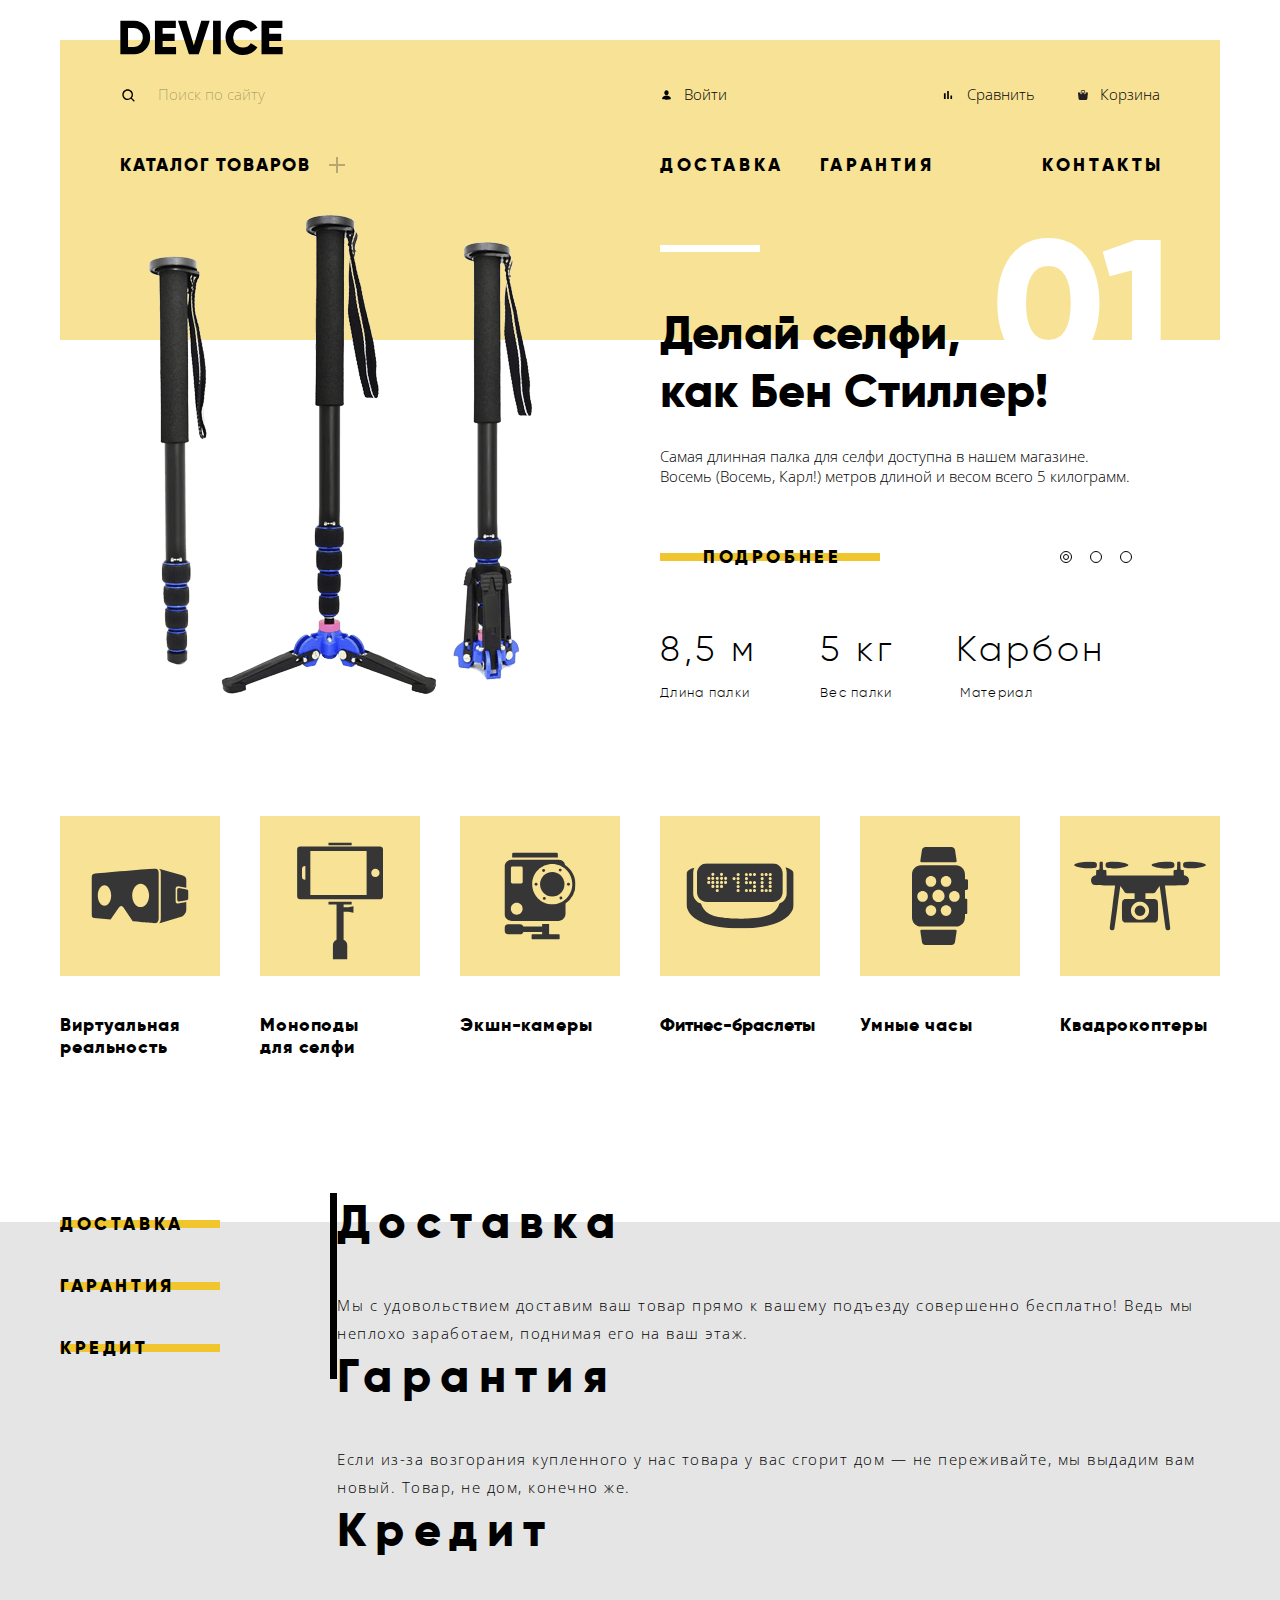
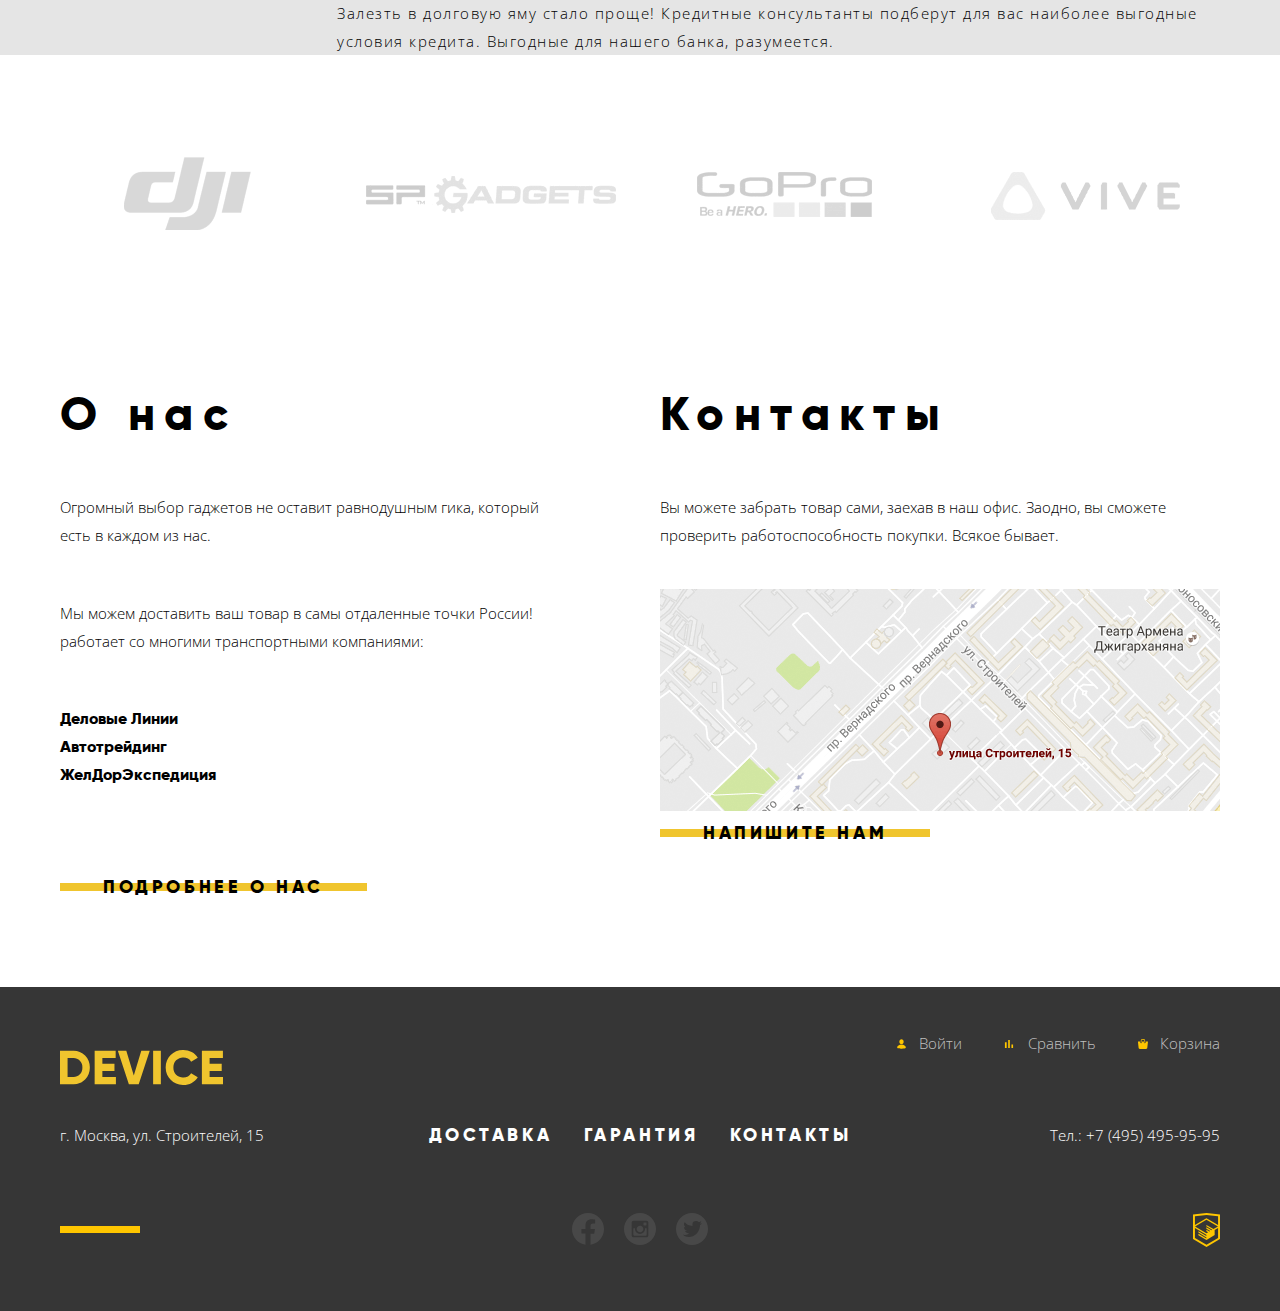
==== index.html @ 356ba590 "Счетчик для слайдов" ====
<!DOCTYPE html>
<html class="page" lang="ru">
<head>
	<meta charset="UTF-8">
	<title>Интернет-магазин гаджетов «Device»</title>
	<link href="https://fonts.googleapis.com/css2?family=Open+Sans:wght@300;400&display=swap" rel="stylesheet">
	<link href="css/normalize.css" rel="stylesheet">
	<link href="css/style.css" rel="stylesheet">
</head>
<body class="page-body main-page">
	<header class="main-header">
		<div class="container">
			<div class="wrapper">
				<a class="main-header-logo">
					<img src="img/logo-device.svg" width="163" height="35" alt="Логотип интернет-магазина гаджетов «Device».">
				</a>
				<div class="main-user-navigation">
					<form class="search" action="https://echo.htmlacademy.ru" method="get">
						<p>
							<label class="visually-hidden" for="search">Поле поиска</label>
							<input type="search" name="search" id="search" placeholder="Поиск по сайту" >
						</p>
						<button type="submit">Найти</button>
					</form>
					<ul class="main-user">
						<li class="main-user-item">
							<a class="main-user-login" href="#">Войти</a>
						</li>
						<li class="main-user-item">
							<a class="main-user-compare" href="#">Сравнить</a>
						</li>
						<li class="main-user-item">
							<a class="main-user-cart" href="#">Корзина</a>
						</li>
					</ul>
				</div>
				<nav class="main-navigation">
					<ul class="main-menu">
						<li class="main-menu-item">
							<a class="main-menu-link" href="#">Каталог товаров</a>
							<div class="sub-menu-wrapper">
								<ul class="sub-menu column-1">
									<li class="sub-menu-item">
										<a class="sub-menu-link" href="#">Виртуальная реальность</a>
									</li>
									<li class="sub-menu-item">
										<a class="sub-menu-link" href="catalog.html">Моноподы для селфи</a>
									</li>
									<li class="sub-menu-item">
										<a class="sub-menu-link" href="#">Экшн-камеры</a>
									</li>
								</ul>
								<ul class="sub-menu column-2">
									<li class="sub-menu-item">
										<a class="sub-menu-link" href="#">Фитнес-браслеты</a>
									</li>
									<li class="sub-menu-item">
										<a class="sub-menu-link" href="#">Умные часы</a>
									</li>
								</ul>
								<ul class="sub-menu column-3">
									<li class="sub-menu-item">
										<a class="sub-menu-link" href="#">Квадрокоптеры</a>
									</li>
								</ul>
							</div>
						</li>
						<li class="main-menu-item">
							<a class="main-menu-link" href="#">Доставка</a>
						</li>
						<li class="main-menu-item">
							<a class="main-menu-link" href="#">Гарантия</a>
						</li>
						<li class="main-menu-item">
							<a class="main-menu-link" href="#">Контакты</a>
						</li>
					</ul>
				</nav>
			</div>
		</div>
	</header>
	<main>
		<h1 class="visually-hidden">Интернет-магазин гаджетов «Device»</h1>
		<section class="promo">
			<div class="container">
				<h2 class="visually-hidden">Презентация товара</h2>
				<div class="promo-slider">
					<div class="promo-controls">
						<ul class="promo-controls-list">
							<li class="promo-controls-item">
								<button class="current" type="button" aria-label="Первый слайд"></button>
							</li>
							<li class="promo-controls-item">
								<button type="button" aria-label="Второй слайд"></button>
							</li>
							<li class="promo-controls-item">
								<button type="button" aria-label="Третий слайд"></button>
							</li>
						</ul>
					</div>
					<ol class="promo-slides">
						<li class="promo-slide promo-slide-current promo-slide-monopods">
							<div class="slide-wrapper">
								<div class="promo-slide-image">
									<img class="image-monopods" src="img/slider-1.png" width="384" height="486" alt="Три одинаковые черные селфи-палка с ремешком на руку, демонстрирующие состояния подставки: отсутствие, сложенное и расправленное.">
								</div>
								<div class="promo-slide-text">
									<p class="promo-slide-title">Делай селфи,<br> как Бен Стиллер!</p>
									<p class="promo-slide-description">Самая длинная палка для селфи доступна в нашем магазине.<br> Восемь (Восемь, Карл!) метров длиной и весом всего 5 килограмм.</p>
									<a class="btn" href="blank.html">Подробнее</a>
									<div class="promo-slide-specifications">
										<dl>
											<dt>Длина палки</dt>
											<dd>8,5 м</dd>
										</dl>
										<dl>
											<dt>Вес палки</dt>
											<dd>5 кг</dd>
										</dl>
										<dl>
											<dt>Материал</dt>
											<dd>Карбон</dd>
										</dl>
									</div>
								</div>
							</div>
						</li>
						<li class="promo-slide promo-slide-bracelet">
							<div class="slide-wrapper">
								<div class="promo-slide-image">
									<img class="image-bracelet" src="img/slider-2.png" width="345" height="485" alt="Черный фитнес-браслет с силеконовым ремешком, небольшым экраном и боковой кнопкой управления.">
								</div>
								<div class="promo-slide-text">
									<p class="promo-slide-title">Худеем<br> правильно!</p>
									<p class="promo-slide-description">Мотивирующие фитнес-браслеты помогут найти в себе силы<br> не пропускать занятия и соблюдать диету.</p>
									<a class="btn" href="blank.html">Подробнее</a>
									<div class="promo-slide-specifications">
										<dl>
											<dt>Без подзарядки</dt>
											<dd>48 часов</dd>
										</dl>
									</div>
								</div>
							</div>
						</li>
						<li class="promo-slide promo-slide-quadcopter">
							<div class="slide-wrapper">
								<div class="promo-slide-image">
									<img class="image-quadcopter" src="img/slider-3.png" width="526" height="334" alt="Квадрокоптер с белым корпусом, четырьмя черными винтами и светящимся красным лазером.">
								</div>
								<div class="promo-slide-text">
									<p class="promo-slide-title">Порхает как бабочка, жалит как пчела!</p>
									<p class="promo-slide-description">Этот обычный, на первый взгляд, квадрокоптер оснащен<br> мощным лазером, замаскированным под стандартную камеру.</p>
									<a class="btn" href="blank.html">Подробнее</a>
									<div class="promo-slide-specifications">
										<dl>
											<dt>Дальность полета</dt>
											<dd>800 м</dd>
										</dl>
										<dl>
											<dt>Радиус поражения</dt>
											<dd>50 м</dd>
										</dl>
									</div>
								</div>
							</div>
						</li>
					</ol>
				</div>
			</div>
		</section>
		<section class="popular">
			<div class="container">
				<h2 class="visually-hidden">Популярные категории товаров</h2>
				<ul class="popular-list">
					<li class="popular-item">
						<a href="blank.html">
							<div class="popular-img">
								<svg xmlns="http://www.w3.org/2000/svg" width="97" height="55"><g fill="#363636"><path d="M84.131 32.639V20.003c0-1.309 1.045-2.37 2.335-2.37l8.326 1.581V11.02c0-2.355-1.708-3.431-4.202-4.265L67.403.175c1.616 1.391 1.889 2.04 1.889 4.396V49.78c0 2.356-.45 4.066-1.967 5.21l23.265-7.065c2.401-.833 4.202-4.216 4.202-6.572V33.44l-8.326 1.567c-1.29.002-2.335-1.06-2.335-2.368z"/><path d="M95.129 20.979l-7.598-1.444c-1.008 0-1.824.829-1.824 1.851v9.868c0 1.023.816 1.852 1.824 1.852l7.598-1.431c1.154-.419 1.824-.829 1.824-1.852V22.83c0-1.022-.766-1.507-1.824-1.851zM67.17 4.483c0-5.08-4.232-4.459-4.232-4.459S5.832 4.738 2.838 5.145.001 9.532.001 9.532L0 45.812c0 3.743 2.599 3.753 2.599 3.753l16.477 1.403L27.212 39.3s1.109-1.828 2.505-1.828c1.397 0 2.432 1.861 2.432 1.861l9.061 13.521s18.895 1.909 22.521 1.909c3.626-.001 3.439-5.024 3.439-5.024V4.483zM12.982 37.192c-3.698 0-6.696-4.601-6.696-10.275s2.998-10.275 6.696-10.275c3.698 0 6.696 4.601 6.696 10.275s-2.998 10.275-6.696 10.275zm36.158 1.426c-4.662 0-8.441-5.239-8.441-11.701 0-6.463 3.78-11.702 8.441-11.702 4.662 0 8.442 5.239 8.442 11.702 0 6.462-3.78 11.701-8.442 11.701z"/></g></svg>
							</div>
							<h3>Виртуальная реальность</h3>
						</a>
					</li>
					<li class="popular-item">
						<a href="blank.html">
							<div class="popular-img">
								<svg xmlns="http://www.w3.org/2000/svg" width="86" height="117"><path d="M82.821 4.011H3.33A3.188 3.188 0 00.142 7.199v46.413a3.187 3.187 0 003.188 3.189h79.492a3.188 3.188 0 003.189-3.189V7.199a3.189 3.189 0 00-3.19-3.188zM8.392 37.236h-.226a3.19 3.19 0 01-3.189-3.189v-7.283a3.188 3.188 0 013.189-3.188h.226v13.66zm61.231 15.172H13.341V8.402h56.282v44.006zM78.4 34.552c-2.289 0-4.146-1.855-4.146-4.147s1.856-4.147 4.146-4.147a4.146 4.146 0 110 8.294zM31.497 0h23.157v2.758H31.497zm15.111 64.861v-2.973h8.046V59.13H31.498v2.758h8.045v35.246a6.068 6.068 0 00-3.635 5.559V117h14.335v-14.307a6.062 6.062 0 00-3.636-5.557v-27.99h4.796l5.051 1.213v-6.711l-5.051 1.213h-4.795z" fill="#363636"/></svg>
							</div>
							<h3>Моноподы<br> для селфи</h3>
						</a>
					</li>
					<li class="popular-item">
						<a href="blank.html">
							<div class="popular-img">
								<svg xmlns="http://www.w3.org/2000/svg" width="71" height="87"><g fill="#363636"><path d="M53.349 1.49c0-.736-.578-1.49-1.311-1.49H9.053C8.32 0 7.672.754 7.672 1.49v3.522h45.676V1.49zm.853 80.319h-9.597V71.426h-6.958v2.507H18.774c-.537-1.254-1.757-2.148-3.181-2.148H3.559C1.642 71.784 0 73.387 0 75.311v3.018c0 1.924 1.642 3.48 3.559 3.48h12.035c1.511 0 2.792-.896 3.269-2.326h18.785v2.326H28.13c-.533 0-1.01.437-1.01.972v3.172c0 .535.478 1.048 1.01 1.048h26.072c.533 0 .93-.513.93-1.048V82.78c0-.535-.397-.971-.93-.971zm6.464-69.419a7.037 7.037 0 00-6.771-5.05H7.148C3.25 7.34 0 10.449 0 14.361v46.9c0 3.912 3.25 7.121 7.148 7.121h46.747c3.898 0 7.126-3.209 7.126-7.121V50.915a23.228 23.228 0 0010.001-19.164c-.001-8.079-4.132-15.181-10.356-19.361zM12.238 62.151c-3.259 0-5.901-2.65-5.901-5.921 0-3.27 2.642-5.922 5.901-5.922s5.902 2.652 5.902 5.922c0 3.271-2.643 5.921-5.902 5.921zm5.961-32.605a1.42 1.42 0 01-1.418 1.422h-8.94a1.42 1.42 0 01-1.418-1.422v-14.16a1.42 1.42 0 011.418-1.423h8.939a1.42 1.42 0 011.418 1.423v14.16zm29.563 22.312c-11.076 0-20.057-9.01-20.057-20.123s8.98-20.124 20.057-20.124c11.077 0 20.058 9.01 20.058 20.124s-8.981 20.123-20.058 20.123z"/><ellipse cx="47.762" cy="31.735" rx="12.188" ry="12.229"/><circle cx="31.562" cy="31.736" r="1.435"/><circle cx="63.963" cy="31.736" r="1.435"/><circle cx="39.109" cy="17.994" r="1.435"/><ellipse cx="56.415" cy="45.476" rx="1.43" ry="1.436"/><circle cx="55.697" cy="17.565" r="1.435"/><circle cx="39.828" cy="45.906" r="1.435"/></g></svg>
							</div>
							<h3>Экшн-камеры</h3>
						</a>
					</li>
					<li class="popular-item">
						<a href="blank.html">
							<div class="popular-img">
								<svg xmlns="http://www.w3.org/2000/svg" width="107" height="65"><g fill="#363636"><path d="M98.967 4.074c.752 1.441 1.209 3.08 1.209 4.818v21.102c0 4.616-3.092 8.527-7.246 9.9-1.325 3.987-3.778 7.854-8.051 10.432-8.676 5.231-31.124 4.837-31.198 4.837-.078 0-22.513.395-31.189-4.837-4.216-2.545-6.708-6.347-8.042-10.279-4.418-1.209-7.756-5.251-7.756-10.053V8.893c0-1.688.427-3.282 1.139-4.693C4.17 5.109 0 6.918 0 10.434v29.983C0 50.668 11.839 64.85 53.657 64.85c41.82 0 53.657-14.182 53.657-24.433V10.434c-.001-3.684-4.576-5.494-8.347-6.36z"/><path d="M20.561 38.459h65.523c5.564 0 10.074-4.513 10.074-10.077V9.935c0-5.563-4.51-10.075-10.074-10.075H20.561c-5.564 0-10.075 4.511-10.075 10.075v18.447c0 5.564 4.511 10.077 10.075 10.077zM83.695 9.468a1.57 1.57 0 110 3.139 1.57 1.57 0 010-3.139zm0 4.039a1.569 1.569 0 110 3.138 1.569 1.569 0 010-3.138zm0 4.039a1.568 1.568 0 11.001 3.137 1.568 1.568 0 01-.001-3.137zm0 3.827a1.57 1.57 0 11-.001 3.14 1.57 1.57 0 01.001-3.14zm0 4.039a1.568 1.568 0 11.001 3.137 1.568 1.568 0 01-.001-3.137zM79.656 9.468c.867 0 1.568.703 1.568 1.57a1.568 1.568 0 11-3.136 0c0-.868.703-1.57 1.568-1.57zm0 15.944a1.568 1.568 0 110 3.135 1.568 1.568 0 010-3.135zM75.619 9.468a1.57 1.57 0 11-.003 3.14 1.57 1.57 0 01.003-3.14zm0 4.039a1.57 1.57 0 11-.003 3.139 1.57 1.57 0 01.003-3.139zm0 4.039a1.569 1.569 0 11-.002 3.138 1.569 1.569 0 01.002-3.138zm0 3.827a1.568 1.568 0 110 3.138 1.568 1.568 0 010-3.138zm0 4.039a1.569 1.569 0 11-.002 3.138 1.569 1.569 0 01.002-3.138zM67.965 9.468c.867 0 1.568.703 1.568 1.57a1.568 1.568 0 11-3.136 0 1.568 1.568 0 011.568-1.57zm0 8.078a1.568 1.568 0 110 3.14 1.568 1.568 0 010-3.14zm0 3.881a1.569 1.569 0 11-.002 3.136 1.569 1.569 0 01.002-3.136zm0 3.985a1.568 1.568 0 110 3.135 1.568 1.568 0 010-3.135zM63.926 9.468a1.57 1.57 0 110 3.14 1.57 1.57 0 010-3.14zm0 8.078a1.57 1.57 0 11.001 3.139 1.57 1.57 0 01-.001-3.139zm0 7.866a1.57 1.57 0 11.001 3.139 1.57 1.57 0 01-.001-3.139zM59.888 9.468a1.57 1.57 0 010 3.139 1.568 1.568 0 01-1.568-1.569 1.567 1.567 0 011.568-1.57zm0 4.039a1.57 1.57 0 11-.001 3.135 1.57 1.57 0 01.001-3.135zm0 4.039a1.57 1.57 0 11-.001 3.14 1.57 1.57 0 01.001-3.14zm0 7.866a1.57 1.57 0 010 3.137 1.569 1.569 0 010-3.137zm-8.29-15.944a1.57 1.57 0 110 3.139 1.57 1.57 0 010-3.139zm0 4.039a1.569 1.569 0 110 3.138 1.569 1.569 0 010-3.138zm0 4.039a1.568 1.568 0 11.001 3.137 1.568 1.568 0 01-.001-3.137zm0 3.881a1.568 1.568 0 110 3.137 1.569 1.569 0 010-3.137zm0 3.985a1.568 1.568 0 11.001 3.137 1.568 1.568 0 01-.001-3.137zm-4.039-11.905a1.568 1.568 0 110 3.136 1.568 1.568 0 010-3.136zm-8.502-.212a1.57 1.57 0 11-.001 3.135 1.57 1.57 0 01.001-3.135zm0 4.038a1.57 1.57 0 11-.003 3.141 1.57 1.57 0 01.003-3.141zm-4.039-8.078a1.57 1.57 0 11-.003 3.14 1.57 1.57 0 01.003-3.14zm0 4.04a1.57 1.57 0 11-.003 3.139 1.57 1.57 0 01.003-3.139zm0 4.038a1.57 1.57 0 11-.003 3.14 1.57 1.57 0 01.003-3.14zm0 4.04a1.569 1.569 0 11-.001 3.137 1.569 1.569 0 01.001-3.137zm-4.254-8.078a1.569 1.569 0 110 3.138 1.569 1.569 0 010-3.138zm0 4.038a1.57 1.57 0 110 3.139 1.57 1.57 0 010-3.139zm0 4.04a1.57 1.57 0 11-.001 3.14 1.57 1.57 0 01.001-3.14zm0 4.039a1.568 1.568 0 11.001 3.137 1.568 1.568 0 01-.001-3.137zM26.3 9.255a1.57 1.57 0 11.002 3.136 1.57 1.57 0 01-.002-3.136zm0 4.04a1.57 1.57 0 011.571 1.568 1.57 1.57 0 01-3.14 0 1.57 1.57 0 011.569-1.568zm0 4.038a1.571 1.571 0 110 3.14 1.571 1.571 0 010-3.14zm0 4.04a1.57 1.57 0 11.003 3.135 1.57 1.57 0 01-.003-3.135zm-4.037-8.078a1.57 1.57 0 11-.001 3.135 1.57 1.57 0 01.001-3.135zm0 4.038a1.57 1.57 0 010 3.14 1.57 1.57 0 010-3.14z"/></g></svg>
							</div>
							<h3>Фитнес-браслеты</h3>
						</a>
					</li>
					<li class="popular-item">
						<a href="blank.html">
							<div class="popular-img">
								<svg xmlns="http://www.w3.org/2000/svg" width="56" height="98"><path d="M54.494 32.197h-1.515v-4.64c0-5.052-4.087-9.186-9.082-9.186H9.082C4.086 18.372 0 22.505 0 27.557v42.868c0 5.052 4.087 9.185 9.083 9.185h34.815c4.995 0 9.082-4.133 9.082-9.185V67.01h1.515a.764.764 0 00.757-.764V52.467a.765.765 0 00-.757-.766H52.98v-8.788h1.515c.832 0 1.514-.688 1.514-1.531v-7.654a1.529 1.529 0 00-1.515-1.531zm-20.412-3.109c2.926 0 5.299 2.398 5.299 5.358s-2.373 5.358-5.299 5.358-5.298-2.398-5.298-5.358 2.372-5.358 5.298-5.358zm-15.137 0c2.925 0 5.298 2.398 5.298 5.358s-2.373 5.358-5.298 5.358c-2.926 0-5.298-2.398-5.298-5.358s2.372-5.358 5.298-5.358zM5.297 49.397c0-2.959 2.371-5.358 5.298-5.358 2.926 0 5.298 2.399 5.298 5.358 0 2.959-2.373 5.358-5.298 5.358-2.927.001-5.298-2.399-5.298-5.358zm13.648 19.497c-2.926 0-5.298-2.398-5.298-5.358s2.372-5.358 5.298-5.358c2.925 0 5.298 2.398 5.298 5.358s-2.373 5.358-5.298 5.358zm1.49-19.903c0-3.382 2.711-6.124 6.055-6.124s6.055 2.742 6.055 6.124-2.711 6.124-6.055 6.124c-3.344-.001-6.055-2.742-6.055-6.124zm13.647 19.903c-2.926 0-5.298-2.398-5.298-5.358s2.372-5.358 5.298-5.358 5.299 2.398 5.299 5.358-2.373 5.358-5.299 5.358zm8.302-14.138c-2.927 0-5.298-2.399-5.298-5.358 0-2.959 2.371-5.358 5.298-5.358 2.926 0 5.298 2.399 5.298 5.358 0 2.958-2.372 5.358-5.298 5.358zM9.646 15.31h33.687c.843 0 1.432-.681 1.306-1.514L43.023 3.028l-.002-.002C42.771 1.362 41.189 0 39.506 0H13.474c-1.686 0-3.268 1.362-3.517 3.028L8.342 13.795c-.125.833.461 1.515 1.304 1.515zm33.687 67.361H9.646c-.843 0-1.429.683-1.304 1.516l1.615 10.767c.25 1.666 1.832 3.028 3.516 3.028h26.032c1.684 0 3.266-1.362 3.517-3.026v-.002l1.615-10.767c.128-.833-.461-1.516-1.304-1.516z" fill="#363636"/></svg>
							</div>
							<h3>Умные часы</h3>
						</a>
					</li>
					<li class="popular-item">
						<a href="blank.html">
							<div class="popular-img">
								<svg xmlns="http://www.w3.org/2000/svg" width="132" height="69"><g fill="#363636"><path d="M12.052.258C6.507.745 1.838 1.85.575 2.93c-.722.616-.722.616-.232 1.156.644.72 3.713 1.645 7.247 2.237 3.998.668 12.51.693 13.724.051 1.211-.668 1.624-1.414 1.624-2.981 0-1.619-.62-2.416-2.218-2.853C19.274.154 14.94 0 12.052.258zm13.722.23c-.129.283-.258 2.108-.258 4.112 0 4.061.155 3.778-2.192 3.933l-1.03.077-.13 2.545-.129 2.544-1.186.283c-2.58.668-4 2.595-3.792 5.294.128 1.927 1.03 3.341 2.579 4.087 1.109.513 1.47.538 11.246.538 5.545 0 10.137.079 10.188.18.051.13-1.11 9.408-2.58 20.64-1.444 11.23-2.682 20.997-2.708 21.666-.051 1.617.826 2.62 2.348 2.62 1.237 0 2.012-.64 2.321-1.9.13-.514 1.496-10.334 3.018-21.822 1.522-11.463 2.863-20.869 2.94-20.869.104 0 1.084 1.413 2.193 3.136 2.94 4.626 2.399 4.317 7.635 4.317h4.359v5.63l-5.133.077c-4.72.077-5.21.127-5.881.615-1.573 1.157-1.625 1.415-1.625 10.977 0 9.534.026 9.792 1.522 11.05l.851.695h31.365l.851-.696c1.496-1.257 1.52-1.515 1.52-11.05 0-9.56-.05-9.819-1.622-10.976-.671-.488-1.161-.538-5.882-.615l-5.132-.077v-5.63h4.36c5.234 0 4.693.309 7.633-4.317 1.11-1.723 2.09-3.136 2.194-3.136.076 0 1.418 9.406 2.94 20.869 1.522 11.488 2.889 21.308 3.018 21.821.31 1.26 1.082 1.902 2.321 1.902 1.521 0 2.4-1.004 2.347-2.621-.026-.67-1.264-10.436-2.71-21.666-1.468-11.232-2.63-20.51-2.577-20.64.05-.101 4.641-.18 10.19-.18 9.774 0 10.135-.025 11.243-.538 1.548-.746 2.45-2.16 2.58-4.087.206-2.699-1.212-4.626-3.792-5.294l-1.187-.283-.127-2.544-.13-2.545-1.031-.077c-2.347-.155-2.194.128-2.194-3.933 0-2.004-.128-3.829-.257-4.112-.206-.36-.543-.488-1.367-.488-.619 0-1.238.128-1.42.309-.206.205-.31 1.465-.31 3.932 0 2.467-.102 3.727-.309 3.932-.18.18-.901.308-1.65.308-1.625 0-1.65.052-1.65 3.11v2.287H32.48v-2.287c0-3.058-.024-3.11-1.65-3.11-.748 0-1.47-.129-1.65-.308-.207-.205-.31-1.465-.31-3.932 0-2.467-.103-3.727-.31-3.932-.18-.18-.8-.309-1.418-.309-.825 0-1.16.128-1.368.488zm42.843 40.12c2.889.899 5.392 3.393 6.166 6.168.439 1.543.31 4.216-.284 5.784-.696 1.875-2.685 4.01-4.565 4.935-1.29.642-1.754.719-3.921.719s-2.631-.077-3.92-.719c-1.885-.926-3.87-3.06-4.567-4.935-.592-1.568-.722-4.24-.283-5.784.748-2.723 3.25-5.27 6.061-6.168 2.012-.642 3.3-.642 5.313 0z"/><path d="M63.794 44.438c-2.037.925-3.507 3.649-3.069 5.73.774 3.677 4.823 5.553 7.996 3.702 1.985-1.158 2.99-3.547 2.45-5.783-.568-2.39-2.734-4.138-5.158-4.138-.646 0-1.626.232-2.22.489zM36.092.154c-3.92.668-4.513 1.131-4.513 3.444 0 1.825.463 2.416 2.268 2.956 1.55.462 7.172.514 10.5.128 6.86-.822 11.321-2.544 9.698-3.752-1.265-.9-4.902-1.876-9.054-2.39-2.475-.308-7.996-.54-8.9-.386zm53.392.104C83.165.848 77.62 2.339 77.62 3.444c0 1.722 7.84 3.47 15.63 3.495 5.804 0 7.196-.642 7.196-3.34 0-1.825-.619-2.622-2.373-3.085C96.423.103 92.398 0 89.484.258zm23.292.025c-1.78.231-3.018.77-3.43 1.491-.387.77-.31 2.904.154 3.572.928 1.31 1.652 1.465 7.068 1.465 3.661 0 5.802-.129 7.867-.488 3.534-.592 6.603-1.517 7.248-2.237.49-.54.49-.54-.233-1.156-1.34-1.13-5.958-2.185-11.916-2.672-3.481-.283-4.488-.283-6.758.025z"/></g></svg>
							</div>
							<h3>Квадрокоптеры</h3>
						</a>
					</li>
				</ul>
			</div>
		</section>
		<section class="services">
			<div class="container">
				<h2 class="visually-hidden">Сервисы</h2>
				<div class="services-slider">
					<div class="services-slider-controls">
						<ul>
							<li>
								<a class="btn btn-services activ" type="button">Доставка</a>
							</li>
							<li>
								<a class="btn btn-services" type="button">Гарантия</a>
							</li>
							<li>
								<a class="btn btn-services" type="button">Кредит</a>
							</li>
						</ul>
					</div>
					<div class="services-slides">
						<div class="services-slide">
							<h3>Доставка</h3>
							<p>Мы с удовольствием доставим ваш товар прямо к вашему подъезду совершенно бесплатно! Ведь мы неплохо заработаем, поднимая его на ваш этаж.</p>
						</div>
						<div class="services-slide">
							<h3>Гарантия</h3>
							<p>Если из-за возгорания купленного у нас товара у вас сгорит дом — не переживайте, мы выдадим вам новый. Товар, не дом, конечно же.</p>
						</div>
						<div class="services-slide">
							<h3>Кредит</h3>
							<p>Залезть в долговую яму стало проще! Кредитные консультанты подберут для вас наиболее выгодные условия кредита. Выгодные для нашего банка, разумеется.</p>
						</div>
					</div>
				</div>
			</div>
		</section>
		<section class="brands">
			<div class="container">
				<h2 class="visually-hidden">Бренды</h2>
				<ul class="brands-list">
					<li>
						<a href="https://www.dji.com/ru" target="_blank">
							<img src="img/logo-1.png" width="260" height="100" alt="Логотип компании DJI по производству дронов/квадрокоптеров.">
						</a>
					</li>
					<li>
						<a href="http://www.sp-gadgets.com/" target="_blank">
							<img src="img/logo-2.png" width="260" height="100" alt="Логотип компании SP Gadgets по производству аксесуаров для смартфонов и экшн-камер.">
						</a>
					</li>
					<li>
						<a href="https://gopro.ru/" target="_blank">
							<img src="img/logo-3.png" width="260" height="100" alt="Логотип компании GoPro по производству квадрокптеров, экшн-камер и аксесуаров для них.">
						</a>
					</li>
					<li>
						<a href="https://www.vive.com/ru/" target="_blank">
							<img src="img/logo-4.png" width="260" height="100" alt="Логотип компании VIVE по производству систем виртуальной реальности и аксесуаров для них.">
						</a>
					</li>
				</ul>
			</div>
		</section>
		<div class="container">
			<div class="about-contacts-wrapper">
				<section class="about">
					<h2>О нас</h2>
					<p>Огромный выбор гаджетов не оставит равнодушным гика, который есть в каждом из нас.</p>
					<p>Мы можем доставить ваш товар в самы отдаленные точки России! работает со многими транспортными компаниями:</p>
					<ul class="about-traffic">
						<li>Деловые Линии</li>
						<li>Автотрейдинг</li>
						<li>ЖелДорЭкспедиция</li>
					</ul>
					<a class="btn" href="blank.html">Подробнее о нас</a>
				</section>
				<section class="contacts">
					<h2>Контакты</h2>
					<p>Вы можете забрать товар сами, заехав в наш офис. Заодно, вы сможете проверить работоспособность покупки. Всякое бывает.</p>
					<a href="blank.html"><img src="img/map-1.png" width="560" height="222" alt="Карта с адресом нашего офиса: город Москва, улица Строителей, дом 15."></a>
					<a class="btn" href="blank.html">Напишите нам</a>
				</section>
			</div>
		</div>
	</main>
	<footer class="main-footer">
		<div class="container">
			<div class="footer-user">
				<a class="footer-logo">
					<img src="img/logo-device-yellow.svg" width="163" height="35" alt="Логотип интернет-магазина гаджетов «Device».">
				</a>
				<ul class="footer-user-navigation">
					<li class="footer-user-navigation-item">
						<a class="footer-user-navigation-login" href="#">Войти</a>
					</li>
					<li class="footer-user-navigation-item">
						<a class="footer-user-navigation-compare" href="#">Сравнить</a>
					</li>
					<li class="footer-user-navigation-item">
						<a class="footer-user-navigation-cart" href="#">Корзина</a>
					</li>
				</ul>
			</div>
			<div class="footer-conditions">
				<p class="footer-adress">г. Москва, ул. Строителей, 15</p>
				<ul class="footer-site-menu">
					<li>
						<a href="#">Доставка</a>
					</li>
					<li>
						<a href="#">Гарантия</a>
					</li>
					<li>
						<a href="#">Контакты</a>
					</li>
				</ul>
				<a class="footer-contacts" href="tel:+74954959595">Тел.: +7 (495) 495-95-95</a>
			</div>
			<div class="footer-social">
				<ul class="social-btn">
					<li>
						<a class="social-btn-link social-btn-facebook" href="#" target="_blank"><span class="visually-hidden">Facebook</span></a>
					</li>
					<li>
						<a class="social-btn-link social-btn-instagram" href="blank.html" target="_blank"><span class="visually-hidden">Instagram</span></a>
					</li>
					<li>
						<a class="social-btn-link social-btn-twitter" href="blank.html" target="_blank"><span class="visually-hidden">Twitter</span></a>
					</li>
				</ul>
				<a class="copyright" href="https://htmlacademy.ru/intensive/htmlcss" target="_blank"><span class="visually-hidden">HTMLacademy</span></a>
			</div>
		</div>
	</footer>

	<section class="modal modal-map">
		<h2 class="visually-hidden">Как до нас добраться</h2>
		<img src="img/map-big-1.png" width="994" height="593" alt="Карта с адресом нашего офиса: город Москва, улица Строителей, дом 15.">
		<button class="modal-close" type="button">Закрыть</button>
	</section>
	<section class="modal modal-feedback">
		<h2 class="visually-hidden">Обратная связь</h2>
		<form class="feedback-form" action="https://echo.htmlacademy.ru" method="post">
			<p class="feedback-item">
				<label for="feedback-login">Ваше имя:</label>
				<input type="text" name="login" id="feedback-login" placeholder="Имя Фамилия" required autocomplete="on">
			</p>
			<p class="feedback-item">
				<label for="feedback-email">Ваш e-mail:</label>
				<input type="email" name="email" id="feedback-email" placeholder="email@example.com" required autocomplete="on">
			</p>
			<p class="feedback-item">
				<label for="feedback-comment">Текст письма:</label>
				<textarea name="comment" id="feedback-comment" rows="4" placeholder="В свободной форме" required></textarea>
			</p>
			<button class="btn" type="submit">Отправить</button>
		</form>
		<button class="modal-close" type="button">Закрыть</button>
	</section>
</body>
</html>
---- css/style.css ----
:root {
	--basic-black: #000000;
	--basic-black-opacity-six: rgba(0, 0, 0, 0.6);
	--basic-black-opacity-five: rgba(0, 0, 0, 0.5);
	--basic-black-opacity-four: rgba(0, 0, 0, 0.4);
	--basic-black-opacity-three: rgba(0, 0, 0, 0.3);
	--basic-black-opacity-two: rgba(0, 0, 0, 0.2);
	--basic-black-opacity-one: rgba(0, 0, 0, 0.1);
	--basic-dark: #363636;

	--basic-grey: #464646;
	--basic-dark-grey: #7e7e7e;

	--basic-half-grey: #dcdcdc;
	--basic-light-grey: #e5e5e5;
	--basic-white: #ffffff;
	--basic-white-opacity-seven: rgba(255, 255, 255, 0.7);
	--basic-white-opacity-three: rgba(255, 255, 255, 0.3);
	--bg-input: #f2f2f2;
	--bg-input-hover: #eaeaea;
	--bg-pagination: #ebebeb;
	--bg-pagination-hover: #d9d9d9;
	--special-yellow: #f7e296;
	--special-dark-yellow: #f0c52e;
	--special-green: #91c92f;
	--special-pink: #f6dada;
}

@font-face {
	font-family: "Gilroy";
	font-style: normal;
	font-weight: 800;
	src: 
		local("Gilroy-Extrabold"),
		url("../fonts/Gilroy-Extrabold.woff2") format("woff2"),
		url("../fonts/Gilroy-Extrabold.woff") format("woff");
}

@font-face {
	font-family: "Gilroy";
	font-style: normal;
	font-weight: 300;
	src: 
		local("Gilroy-Light"),
		url("../fonts/Gilroy-Light.woff2") format("woff2"),
		url("../fonts/Gilroy-Light.woff") format("woff");
}

*, *::before, *::after {
	box-sizing: border-box;
}

body {
	min-width: 1240px;
	margin: 0;
	padding: 0;

	font-weight: 300;
	font-size: 15px;
	line-height: 28px;
	font-family: "Open Sans", "Arial", sans-serif;
	color: var(--basic-black);

	background-color: var(--basic-white);
}

a {
	text-decoration: none;
}

img {
	max-width: 100%;
	height: auto;
}

.visually-hidden:not(:focus):not(:active),
input[type="checkbox"].visually-hidden,
input[type="radio"].visually-hidden {
	position: absolute;
	width: 1px;
	height: 1px;
	margin: -1px;
	border: 0;
	padding: 0;
	white-space: nowrap;
	clip-path: inset(100%);
	clip: rect(0 0 0 0);
	overflow: hidden;
}

.container {
	width: 1240px;
	margin: 0 auto;
	padding: 0 40px;
}

/* Grid */

.page {
	height: 100%;
}

.page-body {
	display: grid;
	grid-template-rows: min-content 1fr min-content;
	align-content: start;

	min-height: 100%;
}

/* button */

.btn {
	position: relative;

	width: 220px;
	padding: 9px 43px;

	font-weight: 800;
	font-size: 18px;
	line-height: 22px;
	font-family: "Gilroy", "Arial", sans-serif;
	letter-spacing: 0.2em;
	color: var(--basic-black);
	text-transform: uppercase;

	background: none;
	border: none;
}

.btn::before {
	content: "";
	position: absolute;
	top: 50%;
	left: 0px;
	z-index: -1;
	transform: translateY(-50%);

	width: 100%;
	height: 8px;

	background-color: var(--special-dark-yellow);
}

.btn:hover::before,
.btn:focus::before {
	height: 40px;
}

.btn:active {
	color: var(--basic-black-opacity-three);
}

.btn-services {
	cursor: pointer;
}

.btn-services:active {
	color: var(--special-yellow);
}

.services-slider-controls .btn:active::before {
	color: var(--basic-black);
}

/* header */

.wrapper {
	position: relative;
	padding: 0 60px;
	padding-top: 20px;
	padding-bottom: 164px;

	background-image: linear-gradient(var(--basic-white) 40px, var(--special-yellow) 40px);
}

.main-header-logo {
	display: block;
	width: 163px;
	height: 35px;
	margin-bottom: 15px;
}

.main-user-navigation {
	display: flex;
	justify-content: space-between;
	align-items: baseline;
	width: 100%;
	margin-bottom: 34px;

	line-height: 20px;
}

.search {
	position: relative;

	display: flex;
	width: 440px;
	margin-right: 100px;
}

.search::before {
	content: "";
	position: absolute;
	top: 50%;
	left: 0;
	transform: translateY(-50%);

	display: block;
	width: 16px;
	height: 16px;

	background-image: url(../img/search.svg);
	background-repeat: no-repeat;
	background-position: center center;
}

.search p {
	margin: 0;
}

.search input[type="search"] {
	width: 356px;
	padding-top: 14px;
	padding-right: 0px;
	padding-bottom: 14px;
	padding-left: 38px;

	font: inherit;
	line-height: 20px;
	color: var(--basic-black-opacity-three);

	background-color: transparent;
	border: none;
	border-bottom: 2px solid transparent;
}

.search input[type="search"]::-webkit-input-placeholder {
	color: var(--basic-black-opacity-three);
}

.search input[type="search"]::-ms-input-placeholder {
	color: var(--basic-black-opacity-three);
}

.search input[type="search"]::-moz-placeholder {
	color: var(--basic-black-opacity-three);
}

.search input[type="search"]:hover::-webkit-input-placeholder {
	color: var(--basic-black-opacity-six);
}

.search input[type="search"]:hover::-ms-input-placeholder {
	color: var(--basic-black-opacity-six);
}

.search input[type="search"]:hover::-moz-placeholder {
	color: var(--basic-black-opacity-six);
}

.search input[type="search"]:focus,
.search input[type="search"]:active {
	color: var(--basic-black);

	border-bottom: 2px solid var(--basic-black);
	outline: none;
}

.search button {
	padding: 12px 15px;

	font: inherit;
	line-height: 20px;
	text-transform: uppercase;

	background-color: transparent;
	border: 2px solid var(--basic-black);

	visibility: hidden;
}

.search button:hover,
.search button:focus {
	color: var(--basic-white);

	background-color: var(--basic-black);
}

.search button:active {
	color: var(--basic-white-opacity-three);

	background-color: var(--basic-black);
}

.main-user {
	display: flex;
	flex-wrap: wrap;
	width: 500px;
	margin: 0;
	padding: 0;
}

.main-user li:nth-child(2) {
	margin-left: auto;
	margin-right: 41px;
}

.main-user-item a {
	display: block;
}

.main-page .main-user-login {
	position: relative;

	padding-left: 24px;
}

.main-page .main-user-login::before {
	content: "";
	position: absolute;
	top: 4px;
	left: 0px;
	width: 13px;
	height: 14px;

	background-image: url("../img/user.svg");
	background-repeat: no-repeat;
	background-position: center center;
}

.main-page .main-user-login:hover::before {
	opacity: 0.6;
}

.main-page .main-user-login:focus::before {
	opacity: 0.6;
}

.main-page .main-user-login:active::before {
	opacity: 0.3;
}

.main-user-compare {
	position: relative;

	padding-left: 26px;
}

.main-user-compare::before {
	content: "";
	position: absolute;
	top: 4px;
	left: 0px;
	width: 13px;
	height: 14px;

	background-image: url("../img/compare.svg");
	background-repeat: no-repeat;
	background-position: center center;
}

.main-user-compare:hover::before {
	opacity: 0.6;
}

.main-user-compare:focus::before {
	opacity: 0.6;
}

.main-user-compare:active::before {
	opacity: 0.3;
}

.main-user-cart {
	position: relative;

	padding-left: 24px;
}

.main-user-cart::before {
	content: "";
	position: absolute;
	top: 4px;
	left: 0px;
	width: 13px;
	height: 14px;

	background-image: url("../img/cart.svg");
	background-repeat: no-repeat;
	background-position: center center;
}

.main-user-cart:hover::before {
	opacity: 0.6;
}

.main-user-cart:focus::before {
	opacity: 0.6;
}

.main-user-cart:active::before {
	opacity: 0.3;
}

.main-navigation {
	font-weight: 800;
	font-size: 18px;
	line-height: 22px;
	font-family: "Gilroy", "Arial", sans-serif;
	text-transform: uppercase;
}

.main-menu-link {
	letter-spacing: 0.2em;
}

.main-menu {
	display: flex;
	width: 100%;
	margin: 0;
	padding: 0;
}

.main-menu li:first-child {
	width: 240px;
	margin-right: 300px;
}

.main-menu li:nth-child(2) {
	margin-right: 36px;
}

.main-menu li:last-child {
	margin-left: auto;
	margin-right: -4px;
}

.main-menu-item:first-child > a {
	position: relative;

	letter-spacing: 0.1em;
}

.main-menu-item:first-child > a::after {
	position: absolute;
	content: "";
	top: 4px;
	right: -34px;

	width: 16px;
	height: 16px;

	background-image: url(../img/plus.svg);
	opacity: 0.3;
}

.sub-menu-wrapper {
	position: absolute;
	top: 176px;
	left: 0;
	z-index: 1;

	display: flex;
	justify-content: start;
	width: 1160px;
	margin: 0;

	background-color: var(--special-yellow);
	padding: 28px 60px;
	display: none;
}

.sub-menu {
	margin: 0;
	padding: 0;

	font-weight: 300;
	font-size: 15px;
	line-height: 20px;
	font-family: "Open Sans", "Arial", sans-serif;
	text-transform: none;
}

.column-1 {
	width: 220px;
	margin-right: 20px;
}

.column-2 {
	width: 165px;
	margin-right: 20px;
}

.column-3 {
	width: 200px;
}

.sub-menu-item {
	margin-bottom: 16px;
}

.sub-menu-link {
	letter-spacing: 0;
}


.main-user,
.main-menu,
.sub-menu {
	list-style: none;
}

.main-user a,
.main-menu a,
.sub-menu a {
	color: var(--basic-black);
}

.main-user a:hover,
.main-user a:focus,
.main-menu a:hover,
.main-menu a:focus,
.sub-menu a:hover,
.sub-menu a:focus {
	color: var(--basic-black-opacity-six);
}

.main-user a:active,
.main-menu a:active,
.sub-menu a:active {
	color: var(--basic-black-opacity-three);
}

/* promo */

.promo {
	margin-top: -146px;
	margin-bottom: 86px;
}

.promo-slider {
	position: relative;
}

.promo-controls-list {
	position: absolute;
	top: 348px;
	right: 88px;
	z-index: 20;

	display: flex;
	justify-content: space-between;
	width: 72px;
	margin: 0;
	padding: 0;

	list-style: none;
}

.promo-controls-item button {
	padding: 0;
	width: 12px;
	height: 12px;

	background-color: transparent;
	border: 1px solid var(--basic-black);
	border-radius: 50%;
	cursor: pointer;
}

.promo-controls-item .current {
	background-image: url(../img/button-current.svg);
	background-repeat: no-repeat;
	background-position: center center;
}

.promo-slides {
	counter-reset: item;
	margin: 0;
	padding: 0;

	list-style: none;
}

.promo-slides li {
	margin: 0;
	padding: 0;
}

.promo-slides li::before {
	position: absolute;
	counter-increment: item;
	content: counter(item);
	right: 53px;

	font-weight: 800;
	font-size: 179px;
	line-height: 219px;
	font-family: "Gilroy", "Arial", sans-serif;
	color: var(--basic-white);
	text-transform: uppercase;
}

.promo-slides li:nth-child(1)::before {
	content: "01";
	right: 47px;
}

.promo-slides li:nth-child(2)::before {
	content: "02";
	right: 54px;
}

.promo-slides li:nth-child(3)::before {
	content: "03";
}

.promo-slide {
	display: none;
}

.promo-slide-current {
	display: block;
}

.slide-wrapper {
	display: flex;
	justify-content: space-between;
}

.promo-slide-monopods .slide-wrapper {
	padding-bottom: 25px;
}

.promo-slide-bracelet .slide-wrapper {
	padding-bottom: 2px;
}

.promo-slide-quadcopter .slide-wrapper {
	padding-bottom: 30px;
}

.promo-slide-image {
	width: 560px;

	text-align: center;
}

.promo-slide-monopods .promo-slide-image {
	padding-top: 17px;
}

.promo-slide-bracelet .promo-slide-image {
	padding-top: 43px;
}

.promo-slide-quadcopter .promo-slide-image {
	padding-top: 100px;
}

.image-monopods{
	width: 384px;
	height: 486px;
}

.image-bracelet {
	width: 345px;
	height: 483px;
	margin-left: 18px;
}

.image-quadcopter {
	width: 526px;
	height: 334px;
	margin-left: 28px;
}

.promo-slide-text {
	position: relative;

	width: 560px;
}

.promo-slide-text::before{
	content: "";
	position: absolute;
	top: 51px;
	width: 100px;
	height: 7px;
	background-color: var(--basic-white);
}

/*.promo-slide-monopods .promo-slide-text::after{
	content: "";
	position: absolute;
	top: 23px;
	right: 50px;
	z-index: 0;

	width: 182px;
	height: 170px;

	background-image: url("../img/01.svg");
	background-repeat: no-repeat;
	background-position: center center;
}

.promo-slide-bracelet .promo-slide-text::after{
	content: "";
	position: absolute;
	top: 23px;
	right: 50px;

	width: 212px;
	height: 170px;

	background-image: url("../img/02.svg");
	background-repeat: no-repeat;
	background-position: center center;
}

.promo-slide-quadcopter .promo-slide-text::after{
	content: "";
	position: absolute;
	top: 23px;
	right: 50px;

	width: 212px;
	height: 170px;

	background-image: url("../img/03.svg");
	background-repeat: no-repeat;
	background-position: center center;
}*/

.promo-slide-title {
	margin: 0;
	margin-top: 110px;
	margin-bottom: 26px;

	font-weight: 800;
	font-size: 47px;
	line-height: 58px;
	font-family: "Gilroy", "Arial", sans-serif;
}

.promo-slide-description {
	width: 500px;
	margin: 0;
	margin-bottom: 51px;

	line-height: 20px;
}

.promo-slide-text a {
	display: block;
	margin-bottom: 50px;
}

.promo-slide-specifications {
	display: flex;
}

.promo-slide-specifications dl{
	display: flex;
	flex-direction: column;
	margin: 0;
	margin-right: 62px;
	padding: 0;
}

.promo-slide-quadcopter dl{
	margin-right: 27px;
}

.promo-slide-specifications dl:last-child{
	margin: 0;
}

.promo-slide-specifications dt {
	order: 2;
	font-weight: 300;
	font-size: 13px;
	line-height: 15px;
	font-family: "Gilroy", "Arial", sans-serif;
	letter-spacing: 0.1em;
}

.promo-slide-monopods .promo-slide-specifications dl:last-child > dt{
	margin-left: 4px;
}

.promo-slide-specifications dd {
	margin: 0;
	margin-bottom: 16px;

	font-weight: 300;
	font-size: 36px;
	line-height: 42px;
	font-family: "Gilroy", "Arial", sans-serif;
	letter-spacing: 0.1em;
}

/* popular */

.popular {
	margin-bottom: 49px;
}

.popular-list {
	display: flex;
	justify-content: space-between;
	margin: 0;
	padding: 0;

	font-weight: 800;
	font-size: 18px;
	line-height:22px;
	font-family: "Gilroy", "Arial", sans-serif;

	list-style: none;
}

.popular-list h3{
	margin: 0;

	font-weight: 800;
	font-size: 18px;
}

.popular-list a {
	position: relative;

	letter-spacing: 0.05em;
	color: var(--basic-black);
}

.popular-list li:nth-child(4) > a {
	letter-spacing: 0;
}

.popular-item {
	width: 160px;
}

.popular-img {
	position: relative;

	width: 160px;
	height: 160px;
	margin-bottom: 38px;

	background-color: var(--special-yellow);
}

.popular-img svg{
	position: absolute;
	top: 50%;
	left: 50%;
	transform: translate(-50%, -50%);
}

.popular-list li:nth-child(2) .popular-img svg {
	top: 85px;
}

.popular-img:hover,
.popular-img:focus {
	background-color: var(--special-dark-yellow);
}

.popular-list a:active {
	color: var(--basic-black-opacity-three);
}

/* services */

.services {
	min-height: 385px;
	margin-bottom: 90px;
	padding-top: 86px;

	background-image: linear-gradient(var(--basic-white) 115px, var(--basic-light-grey) 115px);
}

.services-slider {
	display: flex;
	justify-content: space-between;
}

.services-slider-controls ul {
	display: flex;
	flex-direction: column;
	justify-content: center;
	min-width: 277px;
	margin: 0;
	padding: 0;

	border-right: 7px solid #000;
	list-style: none;
}

.services-slider-controls li {
	width: 100%;
	margin: 12px 0;
	padding: 0;
}

.services-slider-controls a {
	z-index: 1;
	width: 160px;
	padding: 8px 0;
}

.services-slide h3 {
	margin: 0;
	margin-bottom: 40px;

	font-weight: 800;
	font-size:47px;
	line-height:58px;
	font-family: "Gilroy", "Arial", sans-serif;
	letter-spacing: 0.2em;
}

.services-slide p {
	margin: 0;

	letter-spacing: 0.1em;
}

/* brands */

.brands {
	margin-bottom: 90px;
}

.brands-list {
	display: flex;
	justify-content: space-between;
	margin: 0;
	padding: 0;

	list-style: none;
}

.brands-list a {
	display: block;
	width: 260px;
	height: 100px;
}

.about-contacts-wrapper {
	display: flex;
	justify-content: space-between;
	margin-bottom: 86px;
}

/* about */

.about {
	width: 500px;
	padding-top: 50px;

}

.about h2 {
	margin: 0;
	margin-bottom: 50px;

	font-weight: 800;
	font-size:47px;
	line-height:58px;
	font-family: "Gilroy", "Arial", sans-serif;
	letter-spacing: 0.2em;
}

.about p {
	margin: 0;
	margin-bottom: 50px;
}

.about-traffic {
	margin: 0;
	margin-bottom: 84px;
	padding: 0;

	font-weight: 800;
	font-size:16px;
	line-height:28px;
	font-family: "Gilroy", "Arial", sans-serif;

	list-style: none;
}

/* contacts */

.contacts {
	width: 560px;
	padding-top: 50px;

}

.contacts h2 {
	margin: 0;
	margin-bottom: 50px;

	font-weight: 800;
	font-size:47px;
	line-height:58px;
	font-family: "Gilroy", "Arial", sans-serif;
	letter-spacing: 0.2em;
}

.contacts p {
	margin: 0;
	margin-bottom: 40px;
}

/*footer*/

.main-footer {
	padding-top: 46px;
	padding-bottom: 64px;

	color: var(--basic-white);

	background-color: var(--basic-dark);
}

.footer-user {
	display: flex;
	justify-content: space-between;
	min-height: 52px;
	margin-bottom: 39px;

	line-height: 20px;
	color: var(--basic-white-opacity-seven);
}

.footer-logo {
	align-self: flex-end;
	width: 163px;
	height: 35px;
}

.footer-user-navigation {
	display: flex;
	justify-content: space-between;
	align-self: flex-start;
	width: 325px;
	margin: 0;
	padding: 0;

	list-style: none;
}

.footer-user-navigation a {
	color: var(--basic-white-opacity-seven);
}

.footer-user-navigation a:hover,
.footer-user-navigation a:focus {
	color: var(--basic-white);
}

.footer-user-navigation a:active {
	color: var(--basic-white-opacity-three);
}

.main-page .footer-user-navigation-login {
	position: relative;

	padding-left: 24px;
}

.main-page .footer-user-navigation-login::before {
	content: "";
	position: absolute;
	top: 4px;
	left: 0px;
	width: 13px;
	height: 14px;

	background-image: url("../img/user-yellow.svg");
	background-repeat: no-repeat;
	background-position: center center;
}

.footer-user-navigation-login:hover::before {
	opacity: 0.6;
}

.footer-user-navigation-login:focus::before {
	opacity: 0.6;
}

.footer-user-navigation-login:active::before {
	opacity: 0.3;
}

.footer-user-navigation-compare {
	position: relative;

	padding-left: 26px;
}

.footer-user-navigation-compare::before {
	content: "";
	position: absolute;
	top: 4px;
	left: 0px;
	width: 13px;
	height: 14px;

	background-image: url("../img/compare-yellow.svg");
	background-repeat: no-repeat;
	background-position: center center;
}

.footer-user-navigation-compare:hover::before {
	opacity: 0.6;
}

.footer-user-navigation-compare:focus::before {
	opacity: 0.6;
}

.footer-user-navigation-compare:active::before {
	opacity: 0.3;
}

.footer-user-navigation-cart {
	position: relative;

	padding-left: 24px;
}

.footer-user-navigation-cart::before {
	content: "";
	position: absolute;
	top: 4px;
	left: 0px;
	width: 13px;
	height: 14px;

	background-image: url("../img/cart-yellow.svg");
	background-repeat: no-repeat;
	background-position: center center;
}

.footer-user-navigation-cart:hover::before {
	opacity: 0.6;
}

.footer-user-navigation-cart:focus::before {
	opacity: 0.6;
}

.footer-user-navigation-cart:active::before {
	opacity: 0.3;
}

.footer-conditions {
	display: flex;
	justify-content: space-between;
	align-items: center;
	padding-bottom: 67px;

	line-height: 20px;
}

.footer-adress {
	width: 260px;
	margin: 0;
	padding: 0;
}

.footer-site-menu {
	display: flex;
	justify-content: space-between;
	flex-wrap: wrap;
	min-width: 423px;
	margin: 0;
	padding: 0;

	font-weight: 800;
	font-size: 18px;
	line-height: 22px;
	font-family: "Gilroy", "Arial", sans-serif;
	text-transform: uppercase;

	list-style: none;
}

.footer-site-menu a {
	display: block;

	letter-spacing: 0.2em;
	color: var(--basic-white);
}

.footer-site-menu a:hover,
.footer-site-menu a:focus {
	color: var(--basic-white-opacity-seven);
}

.footer-site-menu a:active {
	color: var(--basic-white-opacity-three)
}

.footer-contacts {
	width: 260px;

	text-align: right;

	color: var(--basic-white);
}

.footer-social {
	position: relative;

	display: flex;

	line-height: 20px;
	color: var(--basic-white-opacity-seven);
}

.footer-social::before{
	content: "";
	position: absolute;
	top: 13px;
	left: 0;
	width: 80px;
	height: 7px;
	background-color: var(--basic-white);
	background-color: #FFC600;
}

.social-btn {
	display: flex;
	justify-content: space-between;
	width: 136px;
	margin: 0;
	margin-left: 512px;
	margin-right: auto;
	padding: 0;

	list-style: none;
}

.social-btn li {
	margin-right: 20px;
}

.social-btn li:nth-child(3) {
	margin-right: 0;
}

.social-btn a {
	color: var(--basic-white-opacity-seven);
}

.social-btn a:hover,
.social-btn a:focus {
	color: var(--basic-white);
	opacity: 0.6;
}

.social-btn a:active {
	color: var(--basic-white-opacity-three);
	opacity: 0.1;
}

.social-btn-link {
	display: flex;
	width: 32px;
	height: 32px;

	opacity: 0.3;
}

.social-btn-facebook {
	background-image: url(../img/fb.svg);
}

.social-btn-instagram {
	background-image: url(../img/instagram.svg);
}

.social-btn-twitter {
	background-image: url(../img/twitter.svg);
}

.social-btn-link:hover,
.social-btn-link:focus {
	opacity: 0.6;
}

.social-btn-link:active {
	opacity: 0.1;
}

.copyright {
	width: 27px;
	height: 34px;

	color: var(--basic-white);

	background-image: url(../img/logo-html.svg);
}

.copyright:hover,
.copyright:focus {
	opacity: 0.6;
}

.copyright:active {
	opacity: 0.1;
}

.copyright:hover,
.copyright:focus {
	color: var(--basic-white-opacity-seven);
}

.copyright:active {
	color: var(--basic-white-opacity-three);
}

/* modal-map */

.modal-map {
	display: none;
}

/* modal-feedback */

.modal-feedback {
	display: none;
}

.feedback-form {
	font-weight: 800;
	font-size: 18px;
	line-height: 22px;
	font-family: "Gilroy", "Arial", sans-serif;
}

.feedback-form input[type="text"],
.feedback-form input[type="email"] {
	font-weight: 300;
	font-size: 14px;
	line-height: 16px;
	font-family: "Gilroy", "Arial", sans-serif;
	color: var(--basic-black-opacity-four);

	background-color: var(--bg-input);
	border: none;
}

.feedback-form input[type="text"]:hover,
.feedback-form input[type="email"]:hover {
	background-color: var(--bg-input-hover);
}

.feedback-form input[type="text"]:focus,
.feedback-form input[type="email"]:focus {
	color: var(--basic-dark);

	background-color: var(--basic-white);
	border: 2px solid var(--special-yellow);
}

.feedback-form textarea {
	font-weight: 300;
	font-size: 14px;
	line-height: 16px;
	font-family: "Gilroy", "Arial", sans-serif;
	color: var(--basic-black-opasity-four);

	background-color: var(--bg-input);
	border: none;
}

.feedback-form textarea:hover {
	background-color: var(--bg-input-hover);
}

.feedback-form textarea:focus {
	color: var(--basic-dark);

	background-color: var(--basic-white);
	border: 2px solid var(--special-yellow);
}

/* catalog */

/* header */

.inner-page .main-header {
	margin-bottom: 44px;
}

.inner-page .wrapper {
	padding-bottom: 50px;
}

.inner-page .main-header-logo:hover,
.inner-page .main-header-logo:focus {
	opacity: 0.6;
}

.inner-page .main-header-logo:active {
	opacity: 0.3;
}

.inner-page .main-user li:nth-child(2) {
	margin: 0;
	padding: 0;
}

.inner-page .main-user li:nth-child(3) {
	margin-left: auto;
	margin-right: 41px;
}

.main-user-account {
	position: relative;

	margin-right: 19px;
	padding-left: 24px;
}

.main-user-account::before {
	content: "";
	position: absolute;
	top: 4px;
	left: 0px;
	width: 13px;
	height: 14px;

	background-image: url("../img/user.svg");
	background-repeat: no-repeat;
	background-position: center center;
}

.main-user-account:hover::before {
	opacity: 0.6;
}

.main-user-account:focus::before {
	opacity: 0.6;
}

.main-user-account:active::before {
	opacity: 0.3;
}

.inner-page .main-user-login {
	color: var(--basic-black-opacity-three);
}

/* main */

.page-catalog .page-title {
	font-weight: 800;
	font-size: 47px;
	line-height: 58px;
	font-family: "Gilroy", "Arial", sans-serif;
}

/* breadcrumbs */

.page-catalog .breadcrumbs {
	font-size: 14px;
	line-height: 19px;
	color: var(--basic-black-opacity-three);

	list-style: none;
}

.breadcrumbs a {
	color: var(--basic-black-opacity-three);
}

.breadcrumbs a:hover,
.breadcrumbs a:focus {
	color: var(--basic-black-opacity-six);
}

.breadcrumbs a:active {
	color: var(--basic-black-opacity-one);
}

.sort-wraper {
	background-image: linear-gradient (to right, var(--basic-half-grey) 0, var(--basic-half-grey) 32%, var(--basic-light-grey) 32%, var(--basic-light-grey) 100%);
}

.sort-wraper .container {
	display: grid;
	grid-template-columns: 328px 1fr;
	align-content: start;
}

/* filters-header */

.filters-header h2 {
	font-weight: 800;
	font-size: 16px;
	line-height: 20px;
	font-family: "Gilroy", "Arial", sans-serif;
	letter-spacing: 0.1em;
	text-transform: uppercase;
}

/* sort */

.sort {
	display: flex;
}

.sort h2 {
	margin: 0;

	font-weight: 800;
	font-size: 16px;
	line-height: 20px;
	font-family: "Gilroy", "Arial", sans-serif;
	letter-spacing: 0.1em;
	text-transform: uppercase;
}

.sort-list {
	margin: 0;
	padding: 0;

	font-weight: 400;
	font-size: 14px;
	line-height: 19px;
	color: var(--basic-black-opacity-three);

	list-style: none;
}

.sort-list a {
	color: var(--basic-black-opacity-three);
}

.sort-list a:hover,
.sort-list a:focus {
	color: var(--basic-black-opacity-six);
}

.sort-list a:active {
	color: var(--basic-black);
}

.sort-item-current {
	color: var(--basic-black);
}

.sort-price {
	list-style: none;
}

.filters-product-wraper {
	background-image: linear-gradient (to right, var(--basic-light-grey) 0, var(--basic-light-grey) 32%, var(--basic-white) 32%, var(--basic-white) 100%);
}

.filters-product-wraper .container {
	display: grid;
	grid-template-columns: 328px 1fr;
	align-content: start;
}

/* filters */

.filter-title {
	font-weight: 800;
	font-size: 14px;
	line-height: 17px;
	font-family: "Gilroy", "Arial", sans-serif;
	letter-spacing: 0.1em;
}

.filter ul {
	font-size: 14px;
	line-height: 19px;

	list-style: none;
}

/* product */

.product {
	padding-top: 70px;
	padding-left: 72px;
}

.product-list {
	display: flex;
	justify-content: space-between;
	flex-wrap: wrap;
	margin: 0;
	padding: 0;

	list-style: none;
}

.product-card {
	width: 360px;
}

.product-card h3 {
	font-weight: 800;
	font-size: 18px;
	line-height: 22px;
	font-family: "Gilroy", "Arial", sans-serif;
	letter-spacing: 0.05em;
}

.product-card a {
	color: var(--basic-black);
}

.product-card span {
	font-weight: 300;
	font-size: 16px;
	line-height: 18px;
	font-family: "Gilroy", "Arial", sans-serif;
	letter-spacing: 0.05em;
}

a.product-card-link {
	font-size: 13px;
	line-height: 18px;
	letter-spacing: 0.1em;
	color: var(--basic-black-opacity-five);
}

a.product-card-link:hover,
a.product-card-link:focus {
	color: var(--basic-black);
}

a.product-card-link:active {
	color: var(--basic-black-opacity-two);
}

.pagination-list {
	font-style: normal;
	font-weight: 800;
	font-size: 16px;
	line-height: 20px;
	font-family: "Gilroy", "Arial", sans-serif;
	color: var(--basic-black-opacity-three);
	text-transform: uppercase;

	list-style: none;
	background-color: var(--bg-pagination);
}

.pagination-list a {
	letter-spacing: 0.1em;
	color: var(--basic-black-opacity-three);
}

a.pagination-item-current,
a.pagination-item-back,
a.pagination-item-forward {
	color: var(--basic-black);
}

a.pagination-item-back:hover,
a.pagination-item-back:focus,
a.pagination-item-forward:hover,
a.pagination-item-forward:focus {
	background-color: var(--bg-pagination-hover);
}

a.pagination-item-back:active,
a.pagination-item-forward:active {
	color: var(--basic-black-opacity-three);
}

a.pagination-item-back:disabled,
a.pagination-item-forward:disabled {
	background-color: none;
}

/* footer */

.inner-page .footer-user-navigation {
	width: 480px;
}

.inner-page .footer-user-navigation li:nth-child(1) {
	margin-right: 8px;

}

.inner-page .footer-user-navigation li:nth-child(2) {
	margin: 0;
	padding: 0;
}

.inner-page .footer-user-navigation li:nth-child(3) {
	margin-left: auto;
	margin-right: 41px;
}

.footer-user-navigation-account {
	position: relative;

	margin-right: 19px;
	padding-left: 24px;
}

.footer-user-navigation-account::before {
	content: "";
	position: absolute;
	top: 4px;
	left: 0px;
	width: 13px;
	height: 14px;

	background-image: url("../img/user-yellow.svg");
	background-repeat: no-repeat;
	background-position: center center;
}

.footer-user-navigation-account:hover::before {
	opacity: 0.6;
}

.footer-user-navigation-account:focus::before {
	opacity: 0.6;
}

.footer-user-navigation-account:active::before {
	opacity: 0.3;
}
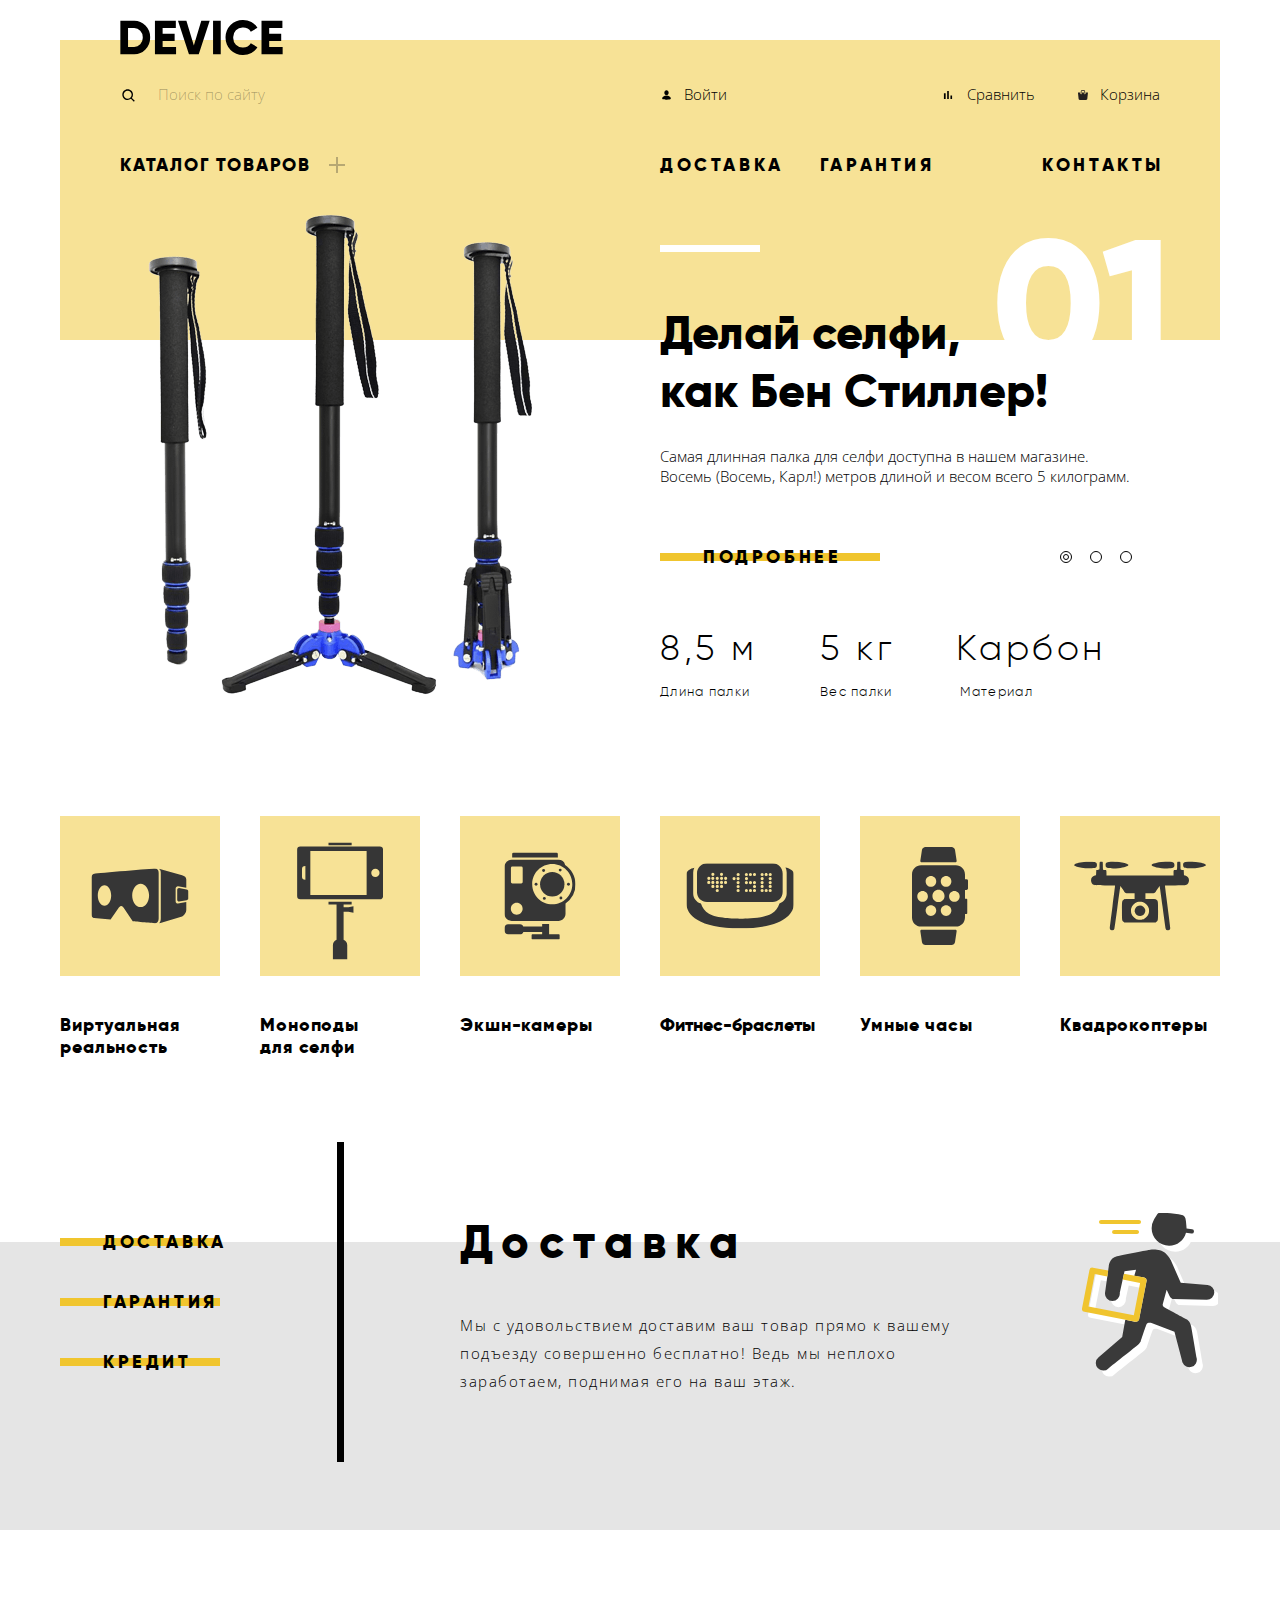
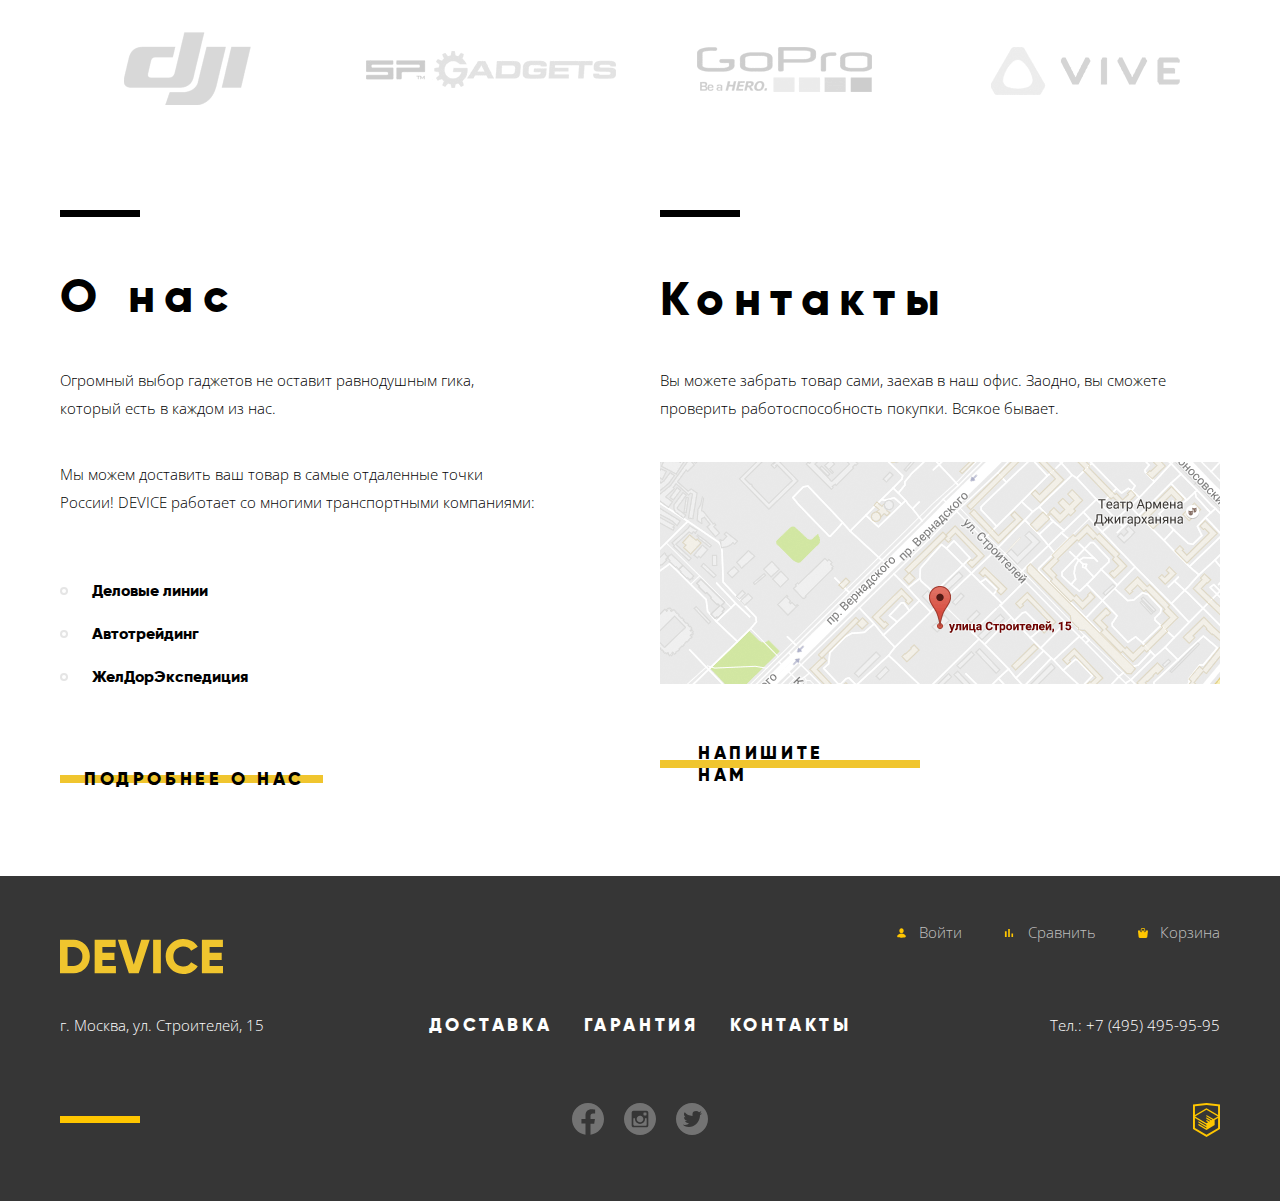
==== commit c6a9eca8: "Оформление контента" ====
--- a/index.html
+++ b/index.html
@@ -39,7 +39,7 @@
 						<li class="main-menu-item">
 							<a class="main-menu-link" href="#">Каталог товаров</a>
 							<div class="sub-menu-wrapper">
-								<ul class="sub-menu column-1">
+								<ul class="sub-menu column column-1">
 									<li class="sub-menu-item">
 										<a class="sub-menu-link" href="#">Виртуальная реальность</a>
 									</li>
@@ -49,8 +49,11 @@
 									<li class="sub-menu-item">
 										<a class="sub-menu-link" href="#">Экшн-камеры</a>
 									</li>
+									<li class="sub-menu-item">
+										<a class="sub-menu-link" href="#">Виртуальная реальность</a>
+									</li>
 								</ul>
-								<ul class="sub-menu column-2">
+								<ul class="sub-menu column column-2">
 									<li class="sub-menu-item">
 										<a class="sub-menu-link" href="#">Фитнес-браслеты</a>
 									</li>
@@ -58,7 +61,7 @@
 										<a class="sub-menu-link" href="#">Умные часы</a>
 									</li>
 								</ul>
-								<ul class="sub-menu column-3">
+								<ul class="sub-menu column column-3">
 									<li class="sub-menu-item">
 										<a class="sub-menu-link" href="#">Квадрокоптеры</a>
 									</li>
@@ -107,7 +110,7 @@
 								<div class="promo-slide-text">
 									<p class="promo-slide-title">Делай селфи,<br> как Бен Стиллер!</p>
 									<p class="promo-slide-description">Самая длинная палка для селфи доступна в нашем магазине.<br> Восемь (Восемь, Карл!) метров длиной и весом всего 5 килограмм.</p>
-									<a class="btn" href="blank.html">Подробнее</a>
+									<a class="btn" href="#.html">Подробнее</a>
 									<div class="promo-slide-specifications">
 										<dl>
 											<dt>Длина палки</dt>
@@ -182,7 +185,7 @@
 						</a>
 					</li>
 					<li class="popular-item">
-						<a href="blank.html">
+						<a href="catalog.html">
 							<div class="popular-img">
 								<svg xmlns="http://www.w3.org/2000/svg" width="86" height="117"><path d="M82.821 4.011H3.33A3.188 3.188 0 00.142 7.199v46.413a3.187 3.187 0 003.188 3.189h79.492a3.188 3.188 0 003.189-3.189V7.199a3.189 3.189 0 00-3.19-3.188zM8.392 37.236h-.226a3.19 3.19 0 01-3.189-3.189v-7.283a3.188 3.188 0 013.189-3.188h.226v13.66zm61.231 15.172H13.341V8.402h56.282v44.006zM78.4 34.552c-2.289 0-4.146-1.855-4.146-4.147s1.856-4.147 4.146-4.147a4.146 4.146 0 110 8.294zM31.497 0h23.157v2.758H31.497zm15.111 64.861v-2.973h8.046V59.13H31.498v2.758h8.045v35.246a6.068 6.068 0 00-3.635 5.559V117h14.335v-14.307a6.062 6.062 0 00-3.636-5.557v-27.99h4.796l5.051 1.213v-6.711l-5.051 1.213h-4.795z" fill="#363636"/></svg>
 							</div>
@@ -230,29 +233,29 @@
 				<div class="services-slider">
 					<div class="services-slider-controls">
 						<ul>
-							<li>
-								<a class="btn btn-services activ" type="button">Доставка</a>
-							</li>
-							<li>
-								<a class="btn btn-services" type="button">Гарантия</a>
-							</li>
-							<li>
-								<a class="btn btn-services" type="button">Кредит</a>
+							<li class="services-list current">
+								<button class="btn btn-services" type="button">Доставка</button>
+							</li>
+							<li class="services-list">
+								<button class="btn btn-services" type="button">Гарантия</button>
+							</li>
+							<li class="services-list">
+								<button class="btn btn-services" type="button">Кредит</button>
 							</li>
 						</ul>
 					</div>
 					<div class="services-slides">
-						<div class="services-slide">
+						<div class="services-slide services-slide-delivery current">
 							<h3>Доставка</h3>
 							<p>Мы с удовольствием доставим ваш товар прямо к вашему подъезду совершенно бесплатно! Ведь мы неплохо заработаем, поднимая его на ваш этаж.</p>
 						</div>
-						<div class="services-slide">
+						<div class="services-slide services-slide-warranty">
 							<h3>Гарантия</h3>
-							<p>Если из-за возгорания купленного у нас товара у вас сгорит дом — не переживайте, мы выдадим вам новый. Товар, не дом, конечно же.</p>
+							<p>Если из-за возгорания купленного у нас товара у вас сгорит дом — не переживайте, мы выдадим вам новый.<br> Товар, не дом, конечно же.</p>
 						</div>
-						<div class="services-slide">
+						<div class="services-slide services-slide-credit">
 							<h3>Кредит</h3>
-							<p>Залезть в долговую яму стало проще! Кредитные консультанты подберут для вас наиболее выгодные условия кредита. Выгодные для нашего банка, разумеется.</p>
+							<p>Залезть в долговую яму стало проще! Кредитные консультанты подберут для вас наиболее выгодные условия кредита.<br> Выгодные для нашего банка, разумеется.</p>
 						</div>
 					</div>
 				</div>
@@ -263,22 +266,22 @@
 				<h2 class="visually-hidden">Бренды</h2>
 				<ul class="brands-list">
 					<li>
-						<a href="https://www.dji.com/ru" target="_blank">
+						<a class="brands-dji" href="https://www.dji.com/ru" target="_blank">
 							<img src="img/logo-1.png" width="260" height="100" alt="Логотип компании DJI по производству дронов/квадрокоптеров.">
 						</a>
 					</li>
 					<li>
-						<a href="http://www.sp-gadgets.com/" target="_blank">
+						<a class="brands-sp-gadgets" href="http://www.sp-gadgets.com/" target="_blank">
 							<img src="img/logo-2.png" width="260" height="100" alt="Логотип компании SP Gadgets по производству аксесуаров для смартфонов и экшн-камер.">
 						</a>
 					</li>
 					<li>
-						<a href="https://gopro.ru/" target="_blank">
+						<a class="brands-gopro" href="https://gopro.ru/" target="_blank">
 							<img src="img/logo-3.png" width="260" height="100" alt="Логотип компании GoPro по производству квадрокптеров, экшн-камер и аксесуаров для них.">
 						</a>
 					</li>
 					<li>
-						<a href="https://www.vive.com/ru/" target="_blank">
+						<a class="brands-vive" href="https://www.vive.com/ru/" target="_blank">
 							<img src="img/logo-4.png" width="260" height="100" alt="Логотип компании VIVE по производству систем виртуальной реальности и аксесуаров для них.">
 						</a>
 					</li>
@@ -290,19 +293,19 @@
 				<section class="about">
 					<h2>О нас</h2>
 					<p>Огромный выбор гаджетов не оставит равнодушным гика, который есть в каждом из нас.</p>
-					<p>Мы можем доставить ваш товар в самы отдаленные точки России! работает со многими транспортными компаниями:</p>
+					<p>Мы можем доставить ваш товар в самые отдаленные точки России! DEVICE работает со многими транспортными компаниями:</p>
 					<ul class="about-traffic">
-						<li>Деловые Линии</li>
+						<li>Деловые линии</li>
 						<li>Автотрейдинг</li>
 						<li>ЖелДорЭкспедиция</li>
 					</ul>
-					<a class="btn" href="blank.html">Подробнее о нас</a>
+					<a class="btn about-btn" href="#.html">Подробнее о нас</a>
 				</section>
 				<section class="contacts">
 					<h2>Контакты</h2>
 					<p>Вы можете забрать товар сами, заехав в наш офис. Заодно, вы сможете проверить работоспособность покупки. Всякое бывает.</p>
-					<a href="blank.html"><img src="img/map-1.png" width="560" height="222" alt="Карта с адресом нашего офиса: город Москва, улица Строителей, дом 15."></a>
-					<a class="btn" href="blank.html">Напишите нам</a>
+					<a href="#.html"><img src="img/map-1.png" width="560" height="222" alt="Карта с адресом нашего офиса: город Москва, улица Строителей, дом 15."></a>
+					<a class="btn contacts-btn" href="#.html">Напишите нам</a>
 				</section>
 			</div>
 		</div>
@@ -359,27 +362,31 @@
 
 	<section class="modal modal-map">
 		<h2 class="visually-hidden">Как до нас добраться</h2>
-		<img src="img/map-big-1.png" width="994" height="593" alt="Карта с адресом нашего офиса: город Москва, улица Строителей, дом 15.">
-		<button class="modal-close" type="button">Закрыть</button>
+		<iframe src="https://www.google.com/maps/embed?pb=!1m18!1m12!1m3!1d2249.1123749473672!2d37.527429316044476!3d55.6870340045298!2m3!1f0!2f0!3f0!3m2!1i1024!2i768!4f13.1!3m3!1m2!1s0x46b54cf65f5c8955%3A0x694710ccd55501e!2z0YPQuy4g0KHRgtGA0L7QuNGC0LXQu9C10LksIDE1LCDQnNC-0YHQutCy0LAsIDExOTMxMQ!5e0!3m2!1sru!2sru!4v1592330035527!5m2!1sru!2sru" width="960" height="560" allowfullscreen="" aria-hidden="false" tabindex="0" title="Карта с адресом нашего офиса: город Москва, улица Строителей, дом 15."></iframe>
+<!-- 		<img src="img/map-big-1.png" width="994" height="593" alt="Карта с адресом нашего офиса: город Москва, улица Строителей, дом 15."> -->
+		<button class="modal-close" type="button" aria-label="Закрыть"></button>
 	</section>
+
 	<section class="modal modal-feedback">
 		<h2 class="visually-hidden">Обратная связь</h2>
 		<form class="feedback-form" action="https://echo.htmlacademy.ru" method="post">
-			<p class="feedback-item">
-				<label for="feedback-login">Ваше имя:</label>
-				<input type="text" name="login" id="feedback-login" placeholder="Имя Фамилия" required autocomplete="on">
-			</p>
-			<p class="feedback-item">
-				<label for="feedback-email">Ваш e-mail:</label>
-				<input type="email" name="email" id="feedback-email" placeholder="email@example.com" required autocomplete="on">
-			</p>
+			<div class="feedback-wrapper">
+				<p class="feedback-item">
+					<label for="feedback-login">Ваше имя:</label>
+					<input type="text" name="login" id="feedback-login" placeholder="Имя Фамилия" required autocomplete="on">
+				</p>
+				<p class="feedback-item">
+					<label for="feedback-email">Ваш e-mail:</label>
+					<input type="email" name="email" id="feedback-email" placeholder="email@example.com" required autocomplete="on">
+				</p>
+			</div>
 			<p class="feedback-item">
 				<label for="feedback-comment">Текст письма:</label>
 				<textarea name="comment" id="feedback-comment" rows="4" placeholder="В свободной форме" required></textarea>
 			</p>
 			<button class="btn" type="submit">Отправить</button>
 		</form>
-		<button class="modal-close" type="button">Закрыть</button>
+		<button class="modal-close" type="button" aria-label="Закрыть"></button>
 	</section>
 </body>
 </html>--- a/css/style.css
+++ b/css/style.css
@@ -7,10 +7,8 @@
 	--basic-black-opacity-two: rgba(0, 0, 0, 0.2);
 	--basic-black-opacity-one: rgba(0, 0, 0, 0.1);
 	--basic-dark: #363636;
-
 	--basic-grey: #464646;
 	--basic-dark-grey: #7e7e7e;
-
 	--basic-half-grey: #dcdcdc;
 	--basic-light-grey: #e5e5e5;
 	--basic-white: #ffffff;
@@ -24,6 +22,7 @@
 	--special-dark-yellow: #f0c52e;
 	--special-green: #91c92f;
 	--special-pink: #f6dada;
+	--toggle: #c4c4c4;
 }
 
 @font-face {
@@ -112,9 +111,10 @@
 
 .btn {
 	position: relative;
+	z-index: 1;
 
 	width: 220px;
-	padding: 9px 43px;
+	padding: 7px 43px;
 
 	font-weight: 800;
 	font-size: 18px;
@@ -133,8 +133,8 @@
 	position: absolute;
 	top: 50%;
 	left: 0px;
+	transform: translateY(-50%);
 	z-index: -1;
-	transform: translateY(-50%);
 
 	width: 100%;
 	height: 8px;
@@ -152,15 +152,23 @@
 }
 
 .btn-services {
-	cursor: pointer;
+	width: 160px;
 }
 
 .btn-services:active {
 	color: var(--special-yellow);
 }
 
-.services-slider-controls .btn:active::before {
-	color: var(--basic-black);
+.about-btn {
+	padding-left: 24px;
+	padding-right: 18px;
+}
+
+.contacts-btn {
+	width: 260px;
+	margin-top: auto;
+	padding-left: 38px;
+	padding-right: 38px;
 }
 
 /* header */
@@ -220,6 +228,8 @@
 }
 
 .search input[type="search"] {
+	position: relative;
+
 	width: 356px;
 	padding-top: 14px;
 	padding-right: 0px;
@@ -267,7 +277,12 @@
 	outline: none;
 }
 
+.search input[type="search"]:hover .search button {
+	display: block;
+}
+
 .search button {
+	display: none;
 	padding: 12px 15px;
 
 	font: inherit;
@@ -276,8 +291,6 @@
 
 	background-color: transparent;
 	border: 2px solid var(--basic-black);
-
-	visibility: hidden;
 }
 
 .search button:hover,
@@ -461,14 +474,17 @@
 	left: 0;
 	z-index: 1;
 
-	display: flex;
+	display: none;
+	flex-wrap: wrap;
 	justify-content: start;
 	width: 1160px;
 	margin: 0;
 
 	background-color: var(--special-yellow);
-	padding: 28px 60px;
-	display: none;
+	padding: 0;
+	padding-right: 60px;
+	padding-bottom: 28px;
+	padding-left: 60px;
 }
 
 .sub-menu {
@@ -482,14 +498,17 @@
 	text-transform: none;
 }
 
+.column {
+	padding-top: 28px;
+	margin-right: 20px;
+}
+
 .column-1 {
 	width: 220px;
-	margin-right: 20px;
 }
 
 .column-2 {
 	width: 165px;
-	margin-right: 20px;
 }
 
 .column-3 {
@@ -503,7 +522,6 @@
 .sub-menu-link {
 	letter-spacing: 0;
 }
-
 
 .main-user,
 .main-menu,
@@ -532,6 +550,10 @@
 	color: var(--basic-black-opacity-three);
 }
 
+.main-menu li:nth-child(1):hover .sub-menu-wrapper {
+	display: flex;
+}
+
 /* promo */
 
 .promo {
@@ -691,49 +713,6 @@
 	background-color: var(--basic-white);
 }
 
-/*.promo-slide-monopods .promo-slide-text::after{
-	content: "";
-	position: absolute;
-	top: 23px;
-	right: 50px;
-	z-index: 0;
-
-	width: 182px;
-	height: 170px;
-
-	background-image: url("../img/01.svg");
-	background-repeat: no-repeat;
-	background-position: center center;
-}
-
-.promo-slide-bracelet .promo-slide-text::after{
-	content: "";
-	position: absolute;
-	top: 23px;
-	right: 50px;
-
-	width: 212px;
-	height: 170px;
-
-	background-image: url("../img/02.svg");
-	background-repeat: no-repeat;
-	background-position: center center;
-}
-
-.promo-slide-quadcopter .promo-slide-text::after{
-	content: "";
-	position: absolute;
-	top: 23px;
-	right: 50px;
-
-	width: 212px;
-	height: 170px;
-
-	background-image: url("../img/03.svg");
-	background-repeat: no-repeat;
-	background-position: center center;
-}*/
-
 .promo-slide-title {
 	margin: 0;
 	margin-top: 110px;
@@ -748,14 +727,14 @@
 .promo-slide-description {
 	width: 500px;
 	margin: 0;
-	margin-bottom: 51px;
+	margin-bottom: 53px;
 
 	line-height: 20px;
 }
 
 .promo-slide-text a {
 	display: block;
-	margin-bottom: 50px;
+	margin-bottom: 51px;
 }
 
 .promo-slide-specifications {
@@ -804,10 +783,6 @@
 
 /* popular */
 
-.popular {
-	margin-bottom: 49px;
-}
-
 .popular-list {
 	display: flex;
 	justify-content: space-between;
@@ -879,38 +854,50 @@
 .services {
 	min-height: 385px;
 	margin-bottom: 90px;
-	padding-top: 86px;
-
-	background-image: linear-gradient(var(--basic-white) 115px, var(--basic-light-grey) 115px);
+	padding-top: 84px;
+	padding-bottom: 68px;
+
+	background-image: linear-gradient(var(--basic-white) 184px, var(--basic-light-grey) 184px);
 }
 
 .services-slider {
 	display: flex;
-	justify-content: space-between;
 }
 
 .services-slider-controls ul {
 	display: flex;
 	flex-direction: column;
 	justify-content: center;
-	min-width: 277px;
-	margin: 0;
-	padding: 0;
-
-	border-right: 7px solid #000;
+	min-width: 284px;
+	min-height: 320px;
+	margin: 0;
+	padding: 0;
+
+	border-right: 7px solid var(--basic-black);
 	list-style: none;
 }
 
-.services-slider-controls li {
+.services-list .current {
+	background-color: var(--basic-black);
+}
+
+.services-list {
 	width: 100%;
 	margin: 12px 0;
 	padding: 0;
 }
 
-.services-slider-controls a {
-	z-index: 1;
-	width: 160px;
-	padding: 8px 0;
+.services-slide {
+	display: none;
+}
+
+.services-slides .current {
+	display: block;
+}
+
+.services-slides {
+	padding-top: 71px;
+	padding-left: 116px;
 }
 
 .services-slide h3 {
@@ -925,9 +912,67 @@
 }
 
 .services-slide p {
+	width: 574px;
 	margin: 0;
 
 	letter-spacing: 0.1em;
+}
+
+.services-slide-delivery p {
+	padding-right: 40px;
+}
+
+.services-slide-delivery {
+	position: relative;
+}
+
+.services-slide-delivery::before {
+	content: "";
+	position: absolute;
+	right: -184px;
+
+	width: 136px;
+	height: 164px;
+
+	background-image: url("../img/delivery.svg");
+	background-repeat: no-repeat;
+	background-position: center center;
+}
+
+.services-slide-warranty {
+	position: relative;
+}
+
+.services-slide-warranty::before {
+	content: "";
+	position: absolute;
+	top: -18px;
+	right: -202px;
+
+	width: 171px;
+	height: 195px;
+
+	background-image: url("../img/warranty.svg");
+	background-repeat: no-repeat;
+	background-position: center center;
+}
+
+.services-slide-credit {
+	position: relative;
+}
+
+.services-slide-credit::before {
+	content: "";
+	position: absolute;
+	top: -23px;
+	right: -178px;
+
+	width: 156px;
+	height: 188px;
+
+	background-image: url("../img/credit.svg");
+	background-repeat: no-repeat;
+	background-position: center center;
 }
 
 /* brands */
@@ -946,69 +991,184 @@
 }
 
 .brands-list a {
+	position: relative;
+
 	display: block;
 	width: 260px;
 	height: 100px;
 }
 
+a.brands-dji::before {
+	content: "";
+	position: absolute;
+
+	display: none;
+	width: 260px;
+	height: 100px;
+
+	background-image: url("../img/logo-1-color.png");
+	background-repeat: no-repeat;
+	background-position: center center;
+}
+
+a.brands-dji:hover::before {
+	display: block;
+}
+
+a.brands-sp-gadgets::before {
+	content: "";
+	position: absolute;
+
+	display: none;
+	width: 260px;
+	height: 100px;
+
+	background-image: url("../img/logo-2-color.png");
+	background-repeat: no-repeat;
+	background-position: center center;
+}
+
+a.brands-sp-gadgets:hover::before {
+	display: block;
+}
+
+a.brands-gopro::before {
+	content: "";
+	position: absolute;
+
+	display: none;
+	width: 260px;
+	height: 100px;
+
+	background-image: url("../img/logo-3-color.png");
+	background-repeat: no-repeat;
+	background-position: center center;
+}
+
+a.brands-gopro:hover::before {
+	display: block;
+}
+
+a.brands-vive::before {
+	content: "";
+	position: absolute;
+
+	display: none;
+	width: 260px;
+	height: 100px;
+
+	background-image: url("../img/logo-4-color.png");
+	background-repeat: no-repeat;
+	background-position: center center;
+}
+
+a.brands-vive:hover::before {
+	display: block;
+}
+
+/* about */
+
 .about-contacts-wrapper {
 	display: flex;
 	justify-content: space-between;
-	margin-bottom: 86px;
-}
-
-/* about */
+	margin-bottom: 83px;
+}
 
 .about {
+	position: relative;
+
 	width: 500px;
-	padding-top: 50px;
-
+	padding-top: 57px;
+}
+
+.about::before{
+	content: "";
+	position: absolute;
+	top: 0;
+	width: 80px;
+	height: 7px;
+	background-color: var(--basic-black);
 }
 
 .about h2 {
 	margin: 0;
-	margin-bottom: 50px;
+	margin-bottom: 41px;
 
 	font-weight: 800;
-	font-size:47px;
-	line-height:58px;
+	font-size: 47px;
+	line-height: 58px;
 	font-family: "Gilroy", "Arial", sans-serif;
 	letter-spacing: 0.2em;
 }
 
 .about p {
 	margin: 0;
-	margin-bottom: 50px;
+	margin-bottom: 38px;
+	margin-right: 22px;
 }
 
 .about-traffic {
 	margin: 0;
-	margin-bottom: 84px;
+	margin-top: 61px;
+	margin-bottom: 74px;
 	padding: 0;
 
 	font-weight: 800;
-	font-size:16px;
-	line-height:28px;
+	font-size: 16px;
+	line-height: 28px;
 	font-family: "Gilroy", "Arial", sans-serif;
 
 	list-style: none;
 }
 
+.about-traffic li {
+	position: relative;
+
+	margin-bottom: 15px;
+	padding-left: 32px;
+}
+
+.about-traffic li::before {
+	content: "";
+	position: absolute;
+	top: 50%;
+	left: 0;
+	transform: translate(0, -50%);
+
+	width: 8px;
+	height: 8px;
+	background-color: var(--basic-wight);
+	border: 2px solid var(--basic-light-grey);
+	border-radius: 50%;
+}
+
 /* contacts */
 
 .contacts {
+	position: relative;
+
+	display: flex;
+	flex-direction: column;
 	width: 560px;
-	padding-top: 50px;
-
+	padding-top: 60px;
+}
+
+.contacts::before{
+	content: "";
+	position: absolute;
+	top: 0;
+	width: 80px;
+	height: 7px;
+	background-color: var(--basic-black);
 }
 
 .contacts h2 {
 	margin: 0;
-	margin-bottom: 50px;
+	margin-bottom: 38px;
 
 	font-weight: 800;
-	font-size:47px;
-	line-height:58px;
+	font-size: 47px;
+	line-height: 58px;
 	font-family: "Gilroy", "Arial", sans-serif;
 	letter-spacing: 0.2em;
 }
@@ -1033,7 +1193,7 @@
 	display: flex;
 	justify-content: space-between;
 	min-height: 52px;
-	margin-bottom: 39px;
+	margin-bottom: 40px;
 
 	line-height: 20px;
 	color: var(--basic-white-opacity-seven);
@@ -1329,16 +1489,96 @@
 	color: var(--basic-white-opacity-three);
 }
 
+/* modal */
+
+.modal {
+	position: fixed;
+	top: 0;
+	right: 0;
+	bottom: 0;
+	left: 0;
+	margin: auto;
+	box-shadow: 0px 10px 16px rgba(0, 0, 0, 0.15);
+}
+
+/* modal close */
+
+.modal-close {
+	position: absolute;
+	z-index: 3;
+	top: 20px;
+	right: 20px;
+	width: 55px;
+	height: 55px;
+	margin: 0;
+	padding: 0;
+	font-size: 0;
+	background-color: #f0c52e;
+	opacity: 0.5;
+	border-radius: 50%;
+	border: 0;
+	cursor: pointer;
+}
+
+.modal-close:hover,
+.modal-close:focus {
+	opacity: 1;
+}
+
+.modal-close:active {
+	opacity: 0.3;
+}
+
+.modal-close::before {
+	content: "";
+	position: absolute;
+	top: 50%;
+	left: 50%;
+	transform: translate(-50%, -50%);
+
+	display: block;
+	width: 30px;
+	height: 30px;
+
+	background-image: url(../img/modal-close.svg);
+	background-repeat: no-repeat;
+	background-position: center center;
+}
+
 /* modal-map */
 
 .modal-map {
+	top: 120px;
+	bottom: auto;
+
 	display: none;
-}
+	width: 960px;
+	height: 560px;
+}
+
+.modal-map iframe {
+	border: none;
+}
+
+/*.modal-map img {
+	position: absolute;
+	top: 0;
+	left: 0;
+	z-index: -1;
+	margin: 0;
+}*/
 
 /* modal-feedback */
 
 .modal-feedback {
+	top: 120px;
+	bottom: auto;
+
 	display: none;
+	width: 960px;
+	height: 550px;
+	padding: 92px 100px 76px 100px;
+	background-color: #fff;
 }
 
 .feedback-form {
@@ -1348,16 +1588,85 @@
 	font-family: "Gilroy", "Arial", sans-serif;
 }
 
+.feedback-wrapper {
+	display: flex;
+	justify-content: space-between;
+}
+
+.feedback-item {
+	margin: 0;
+	margin-bottom: 33px;
+}
+
+.feedback-form label,
+.feedback-form input,
+.feedback-form textarea {
+	display: block;
+}
+
+.feedback-form label {
+	margin-bottom: 10px;
+}
+
+.feedback-wrapper label,
+.feedback-wrapper input {
+	width: 360px;
+}
+
 .feedback-form input[type="text"],
 .feedback-form input[type="email"] {
+	padding: 15px 20px;
+
+	background-color: var(--bg-input);
+	border: none;
+}
+
+.feedback-form input[type="text"]::-webkit-input-placeholder {
 	font-weight: 300;
 	font-size: 14px;
 	line-height: 16px;
 	font-family: "Gilroy", "Arial", sans-serif;
 	color: var(--basic-black-opacity-four);
-
-	background-color: var(--bg-input);
-	border: none;
+}
+
+.feedback-form input[type="text"]::-ms-input-placeholder {
+	font-weight: 300;
+	font-size: 14px;
+	line-height: 16px;
+	font-family: "Gilroy", "Arial", sans-serif;
+	color: var(--basic-black-opacity-four);
+}
+
+.feedback-form input[type="text"]::-moz-placeholder {
+	font-weight: 300;
+	font-size: 14px;
+	line-height: 16px;
+	font-family: "Gilroy", "Arial", sans-serif;
+	color: var(--basic-black-opacity-four);
+}
+
+.feedback-form input[type="email"]::-webkit-input-placeholder {
+	font-weight: 300;
+	font-size: 14px;
+	line-height: 16px;
+	font-family: "Gilroy", "Arial", sans-serif;
+	color: var(--basic-black-opacity-four);
+}
+
+.feedback-form input[type="email"]::-ms-input-placeholder {
+	font-weight: 300;
+	font-size: 14px;
+	line-height: 16px;
+	font-family: "Gilroy", "Arial", sans-serif;
+	color: var(--basic-black-opacity-four);
+}
+
+.feedback-form input[type="email"]::-moz-placeholder {
+	font-weight: 300;
+	font-size: 14px;
+	line-height: 16px;
+	font-family: "Gilroy", "Arial", sans-serif;
+	color: var(--basic-black-opacity-four);
 }
 
 .feedback-form input[type="text"]:hover,
@@ -1373,15 +1682,46 @@
 	border: 2px solid var(--special-yellow);
 }
 
+.feedback-form input[type="text"]:invalid,
+.feedback-form input[type="email"]:invalid {
+	color: var(--basic-black-opasity-four);
+
+	background-color: var(--special-pink);
+}
+
 .feedback-form textarea {
+	width: 760px;
+	min-height: 167px;
+	margin-bottom: 44px;
+	padding: 15px 20px;
+
+	background-color: var(--bg-input);
+	border: none;
+	resize: none;
+}
+
+.feedback-form textarea::-webkit-input-placeholder {
 	font-weight: 300;
 	font-size: 14px;
 	line-height: 16px;
 	font-family: "Gilroy", "Arial", sans-serif;
-	color: var(--basic-black-opasity-four);
-
-	background-color: var(--bg-input);
-	border: none;
+	color: var(--basic-black-opacity-four);
+}
+
+.feedback-form textarea::-ms-input-placeholder {
+	font-weight: 300;
+	font-size: 14px;
+	line-height: 16px;
+	font-family: "Gilroy", "Arial", sans-serif;
+	color: var(--basic-black-opacity-four);
+}
+
+.feedback-form textarea::-moz-placeholder {
+	font-weight: 300;
+	font-size: 14px;
+	line-height: 16px;
+	font-family: "Gilroy", "Arial", sans-serif;
+	color: var(--basic-black-opacity-four);
 }
 
 .feedback-form textarea:hover {
@@ -1393,6 +1733,17 @@
 
 	background-color: var(--basic-white);
 	border: 2px solid var(--special-yellow);
+}
+
+.feedback-form textarea:invalid {
+	color: var(--basic-black-opasity-four);
+
+	background-color: var(--special-pink);
+}
+
+.feedback-form button {
+	width: 200px;
+	padding: 9px 35px;
 }
 
 /* catalog */
@@ -1465,6 +1816,10 @@
 /* main */
 
 .page-catalog .page-title {
+	margin: 0;
+	margin-bottom: 30px;
+	padding: 0 60px;
+
 	font-weight: 800;
 	font-size: 47px;
 	line-height: 58px;
@@ -1473,7 +1828,15 @@
 
 /* breadcrumbs */
 
+.breadcrumbs-wraper {
+	margin-bottom: 50px;
+}
+
 .page-catalog .breadcrumbs {
+	display: flex;
+	margin: 0;
+	padding: 0 60px;
+
 	font-size: 14px;
 	line-height: 19px;
 	color: var(--basic-black-opacity-three);
@@ -1481,6 +1844,25 @@
 	list-style: none;
 }
 
+.breadcrumbs li {
+	position: relative;
+	padding-right: 40px;
+}
+
+.breadcrumbs-item:not(:last-child) a::after {
+	content: "";
+	position: absolute;
+	top: 6px;
+	right: 15px;
+
+	width: 8px;
+	height: 8px;
+
+	background-image: url(../img/nav-arrow.svg);
+	background-repeat: no-repeat;
+	background-position: center center;
+}
+
 .breadcrumbs a {
 	color: var(--basic-black-opacity-three);
 }
@@ -1494,8 +1876,10 @@
 	color: var(--basic-black-opacity-one);
 }
 
+/* sort-wraper */
+
 .sort-wraper {
-	background-image: linear-gradient (to right, var(--basic-half-grey) 0, var(--basic-half-grey) 32%, var(--basic-light-grey) 32%, var(--basic-light-grey) 100%);
+	background-image: linear-gradient(to right, var(--basic-half-grey) 0, var(--basic-half-grey) 50%, var(--basic-light-grey) 50%, var(--basic-light-grey) 100%);
 }
 
 .sort-wraper .container {
@@ -1506,7 +1890,17 @@
 
 /* filters-header */
 
+.filters-header {
+	width: 330px;
+	background-color: var(--basic-half-grey); 
+}
+
 .filters-header h2 {
+	margin: 0;
+	padding-top: 25px;
+	padding-bottom: 25px;
+	padding-left: 60px;
+
 	font-weight: 800;
 	font-size: 16px;
 	line-height: 20px;
@@ -1519,10 +1913,20 @@
 
 .sort {
 	display: flex;
+
+	padding-left: 72px;
+
+	background-color: var(--basic-light-grey);
+}
+
+.sort-price {
+	margin: 0;
 }
 
 .sort h2 {
 	margin: 0;
+	padding-top: 25px;
+	padding-bottom: 25px;
 
 	font-weight: 800;
 	font-size: 16px;
@@ -1533,8 +1937,12 @@
 }
 
 .sort-list {
-	margin: 0;
-	padding: 0;
+	display: flex;
+	margin: 0;
+	padding: 0;
+	padding-top: 25px;
+	padding-bottom: 25px;
+	padding-left: 73px;
 
 	font-weight: 400;
 	font-size: 14px;
@@ -1544,6 +1952,10 @@
 	list-style: none;
 }
 
+.sort-list li {
+	padding-right: 30px;
+}
+
 .sort-list a {
 	color: var(--basic-black-opacity-three);
 }
@@ -1565,8 +1977,79 @@
 	list-style: none;
 }
 
+.sort-min {
+	position: relative;
+}
+
+.sort-min a::after {
+	content: "";
+	position: absolute;
+	top: 30px;
+	right: -163px;
+
+	width: 10px;
+	height: 10px;
+
+	opacity: 0.2;
+	background-image: url(../img/icon-dir.svg);
+	background-repeat: no-repeat;
+	background-position: center center;
+}
+
+.sort-min a:hover::after {
+	opacity: 0.4;
+}
+
+.sort-min a:focus::after {
+	opacity: 0.4;
+}
+
+.sort-min a:active::after {
+	opacity: 1;
+}
+
+.sort-min-current a::after {
+	opacity: 1;
+}
+
+.sort-max {
+	position: relative;
+}
+
+.sort-max a::after {
+	content: "";
+	position: absolute;
+	top: 30px;
+	right: -197px;
+
+	width: 10px;
+	height: 10px;
+
+	opacity: 0.2;
+	background-image: url(../img/icon-dir.svg);
+	background-repeat: no-repeat;
+	background-position: center center;
+	transform: rotate(180deg);
+}
+
+.sort-max a:hover::after {
+	opacity: 0.4;
+}
+
+.sort-max a:focus::after {
+	opacity: 0.4;
+}
+
+.sort-max a:active::after {
+	opacity: 1;
+}
+
+.sort-max-current a::after {
+	opacity: 1;
+}
+
 .filters-product-wraper {
-	background-image: linear-gradient (to right, var(--basic-light-grey) 0, var(--basic-light-grey) 32%, var(--basic-white) 32%, var(--basic-white) 100%);
+	background-image: linear-gradient(to right, var(--basic-light-grey) 0, var(--basic-light-grey) 50%, var(--basic-white) 50%, var(--basic-white) 100%);
 }
 
 .filters-product-wraper .container {
@@ -1577,7 +2060,31 @@
 
 /* filters */
 
-.filter-title {
+.filters {
+	width: 330px;
+	padding-top: 86px;
+	padding-left: 60px;
+
+	background-color: var(--basic-light-grey);
+}
+
+.filter-item {
+	margin: 0;
+	padding: 0;
+
+	border: none;
+}
+
+.range-filter {
+	width: 200px;
+	margin-bottom: 49px;
+}
+
+.filter-item legend {
+	position: relative;
+
+	margin-bottom: 32px;
+
 	font-weight: 800;
 	font-size: 14px;
 	line-height: 17px;
@@ -1585,6 +2092,79 @@
 	letter-spacing: 0.1em;
 }
 
+legend.cost {
+	margin-bottom: 30px;
+}
+
+.filter-item legend::before{
+	content: "";
+	position: absolute;
+	top: -16px;
+
+	width: 200px;
+	height: 2px;
+
+	background-color: var(--basic-black);
+}
+
+.range-controls {
+	position: relative;
+
+	height: 21px;
+	padding-top: 9px;
+}
+
+.range-controls .scale {
+	height: 2px;
+
+	background: var(--basic-black-opacity-two);
+}
+
+.range-controls .bar {
+	width: 65%;
+	height: 2px;
+
+	background: var(--special-green);
+}
+
+.range-controls .toggle {
+	position: absolute;
+	top: 0;
+
+	width: 20px;
+	height: 20px;
+	padding: 0;
+
+	background-color: var(--toggle);
+	border: 8px solid var(--basic-white);
+	border-radius: 50%;
+	box-shadow: 0px 2px 2px rgba(0, 0, 0, 0.18);
+	cursor: pointer;
+}
+
+.range-controls .toggle-max {
+	left: 114px;
+}
+
+.price-controls label {
+	font-weight: 300;
+	font-size: 14px;
+	line-height: 16px;
+	font-family: "Gilroy", "Arial", sans-serif;
+}
+
+.price-controls input {
+	width: 60px;
+	margin-right: 16px;
+	padding: 0;
+
+	font-size: inherit;
+	font-family: inherit;
+
+	background: transparent;
+	border: none;
+}
+
 .filter ul {
 	font-size: 14px;
 	line-height: 19px;
@@ -1592,11 +2172,104 @@
 	list-style: none;
 }
 
+.filter-color {
+	margin: 0;
+	margin-bottom: 56px;
+	padding: 0;
+}
+
+
+.filter-color li {
+	margin-bottom: 20px;
+	padding-left: 42px;
+}
+
+.filter-color label {
+	position: relative;
+	display: block;
+	cursor: pointer;
+	user-select: none;
+}
+
+.filter-input-checkbox + label::before {
+	content: "";
+	position: absolute;
+	top: 50%;
+	left: -42px;
+	transform: translateY(-50%);
+
+	width: 24px;
+	height: 24px;
+
+	border: 2px solid #000000;
+	border-radius: 2px;
+}
+
+.filter-input-checkbox:checked + label::after {
+	content: "";
+	position: absolute;
+	top: 5px;
+	left: -37px;
+
+	width: 24px;
+	height: 24px;
+
+	background-image: url("../img/checkbox-on.svg");
+	background-repeat: no-repeat;
+	background-position: 0 0;
+}
+
+.connection {
+	margin: 0;
+	margin-bottom: 53px;
+	padding: 0;
+}
+
+.connection li {
+	margin-bottom: 20px;
+	padding-left: 42px;
+}
+
+.connection label {
+	position: relative;
+	display: block;
+	cursor: pointer;
+	user-select: none;
+}
+
+.filter-input-radio + label::before {
+	content: "";
+	position: absolute;
+	top: 50%;
+	left: -42px;
+	transform: translateY(-50%);
+
+	width: 24px;
+	height: 24px;
+	border: 2px solid #000000;
+	border-radius: 50%;
+}
+
+.filter-input-radio:checked + label::after {
+	content: "";
+	position: absolute;
+	top: 6px;
+	left: -34px;
+
+	width: 8px;
+	height: 8px;
+	background: #000;
+	border-radius: 50%;
+}
+
 /* product */
 
 .product {
-	padding-top: 70px;
+	width: 830px;
+	padding-top: 46px;
 	padding-left: 72px;
+
+	background-color: var(--basic-white);
 }
 
 .product-list {
@@ -1609,11 +2282,33 @@
 	list-style: none;
 }
 
+.product-item {
+	margin-top: 24px;
+	margin-bottom: 24px;
+}
+
 .product-card {
+	position: relative;
+
 	width: 360px;
 }
 
+.product-card :hover {
+	opacity: 0.7;
+}
+
+.product-img {
+	width: 360px;
+	height: 380px;
+	margin: 0;
+	object-fit: contain;
+	background: ;
+}
+
 .product-card h3 {
+	width: 275px;
+	margin: 0;
+
 	font-weight: 800;
 	font-size: 18px;
 	line-height: 22px;
@@ -1621,16 +2316,36 @@
 	letter-spacing: 0.05em;
 }
 
+.product-info-wrapper {
+	display: flex;
+	justify-content: space-between;
+	align-items: baseline;
+	margin-top: 22px;
+}
+
 .product-card a {
 	color: var(--basic-black);
 }
 
 .product-card span {
+	width: 85px;
 	font-weight: 300;
 	font-size: 16px;
 	line-height: 18px;
 	font-family: "Gilroy", "Arial", sans-serif;
 	letter-spacing: 0.05em;
+	text-align: end;
+}
+
+.hover-links {
+	position: absolute;
+	top: 200px;
+	left: 0;
+
+	display: flex;
+	flex-wrap: wrap;
+	justify-content: center;
+	width: 200px;
 }
 
 a.product-card-link {
@@ -1649,7 +2364,17 @@
 	color: var(--basic-black-opacity-two);
 }
 
+/*pagination-list*/
+
 .pagination-list {
+	display: flex;
+	justify-content: space-between;
+
+	margin: 0;
+	margin-top: 16px;
+	margin-bottom: 78px;
+	padding: 0;
+
 	font-style: normal;
 	font-weight: 800;
 	font-size: 16px;
@@ -1662,7 +2387,20 @@
 	background-color: var(--bg-pagination);
 }
 
+.pagination-list ul {
+	display: flex;
+
+	margin: 0;
+	margin-left: 10px;
+	padding: 0;
+
+	list-style: none;
+}
+
 .pagination-list a {
+	display: block;
+	padding: 25px 30px;
+
 	letter-spacing: 0.1em;
 	color: var(--basic-black-opacity-three);
 }
@@ -1685,12 +2423,55 @@
 	color: var(--basic-black-opacity-three);
 }
 
-a.pagination-item-back:disabled,
-a.pagination-item-forward:disabled {
-	background-color: none;
+.pagination-list a.current:hover,
+.pagination-list a.current:focus {
+	color: var(--basic-black);
+
+	background-color: var(--bg-pagination);
+}
+
+.pagination-list a.current:active {
+	color: var(--basic-black);
+
+	background-color: var(--bg-pagination);
+}
+
+.pagination-list-sub a {
+	padding: 25px 15px;
+}
+
+.pagination-list-sub a:hover,
+.pagination-list-sub a:focus {
+	color: var(--basic-black-opacity-six);
+}
+
+.pagination-list-sub a:active {
+	color: var(--basic-black);
+}
+
+.pagination-list-sub a.current:hover,
+.pagination-list-sub a.current:focus {
+	color: var(--basic-black);
+
+	background-color: var(--bg-pagination);
+}
+
+.pagination-list-sub a.current:active {
+	color: var(--basic-black);
+
+	background-color: var(--bg-pagination);
 }
 
 /* footer */
+
+.inner-page .footer-logo:hover,
+.inner-page .footer-logo:focus {
+	opacity: 0.6;
+}
+
+.inner-page .footer-logo:active {
+	opacity: 0.3;
+}
 
 .inner-page .footer-user-navigation {
 	width: 480px;
@@ -1741,4 +2522,4 @@
 
 .footer-user-navigation-account:active::before {
 	opacity: 0.3;
-}
+}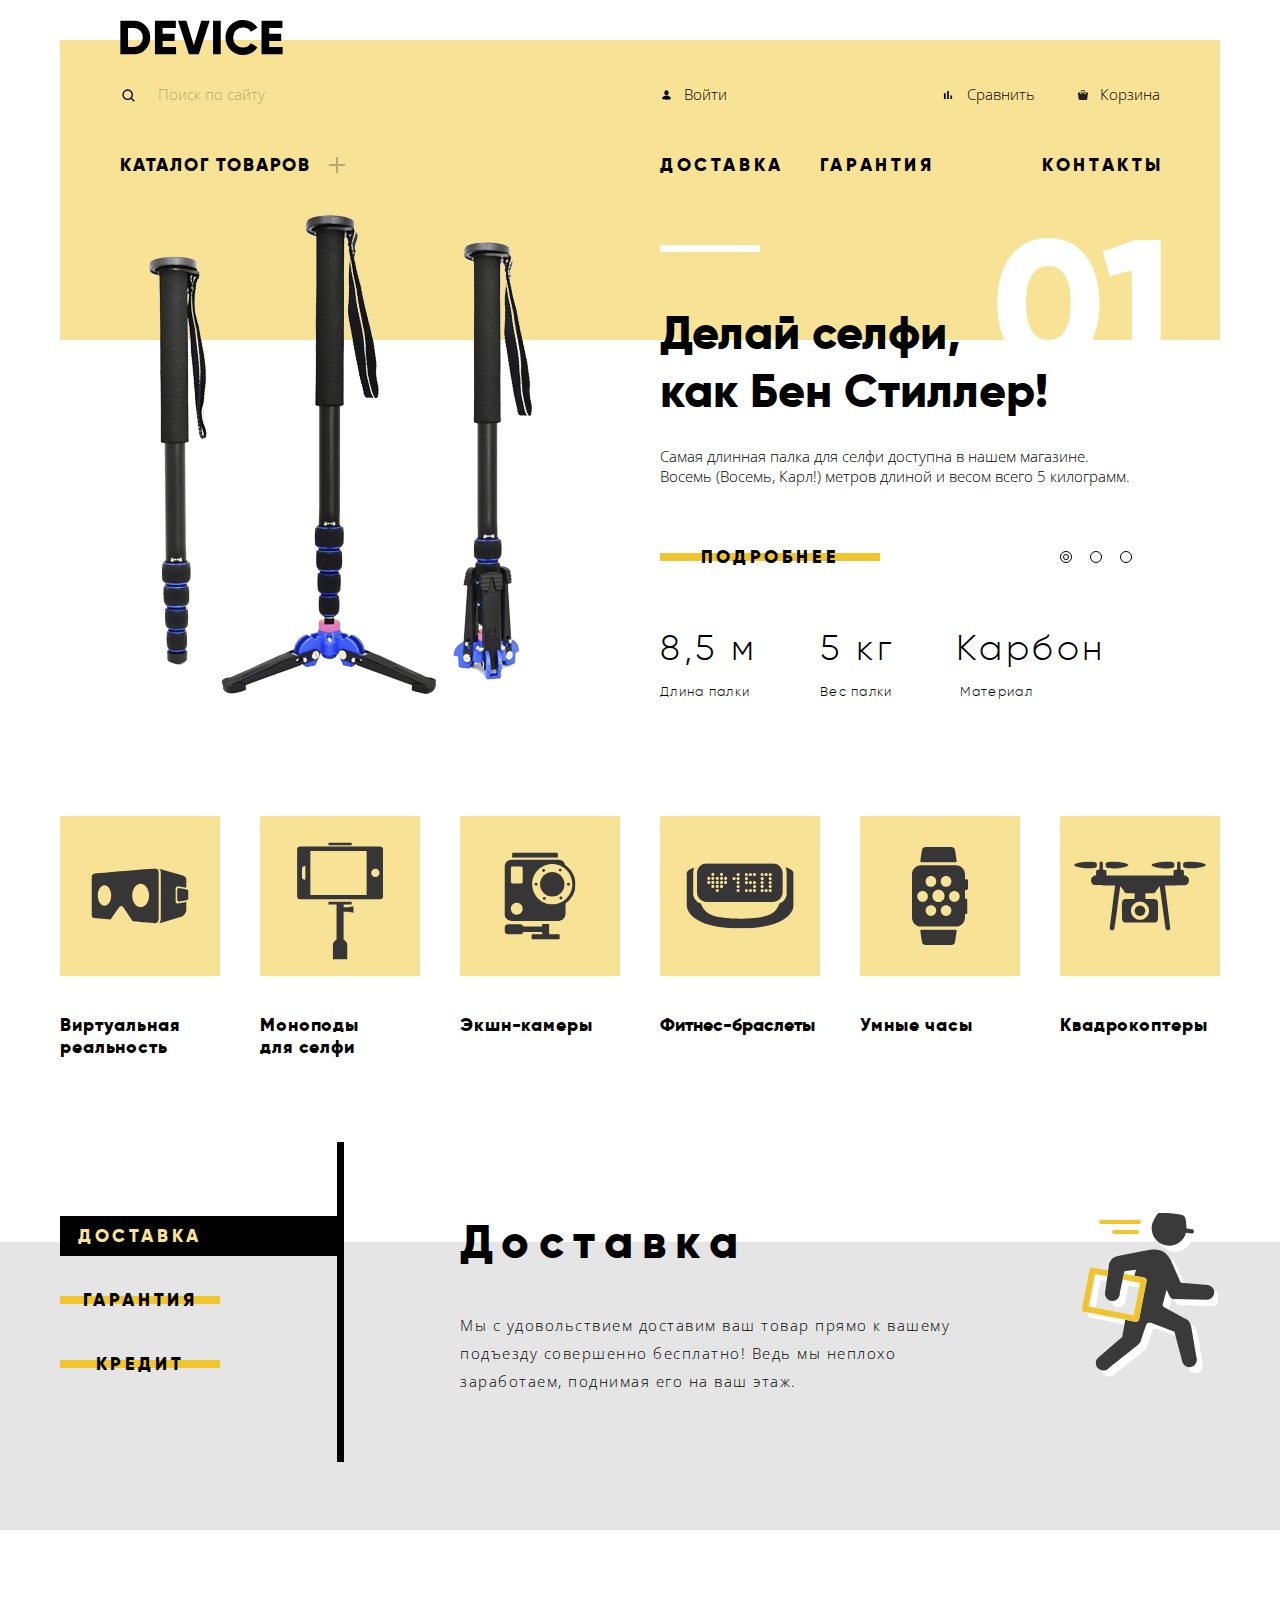
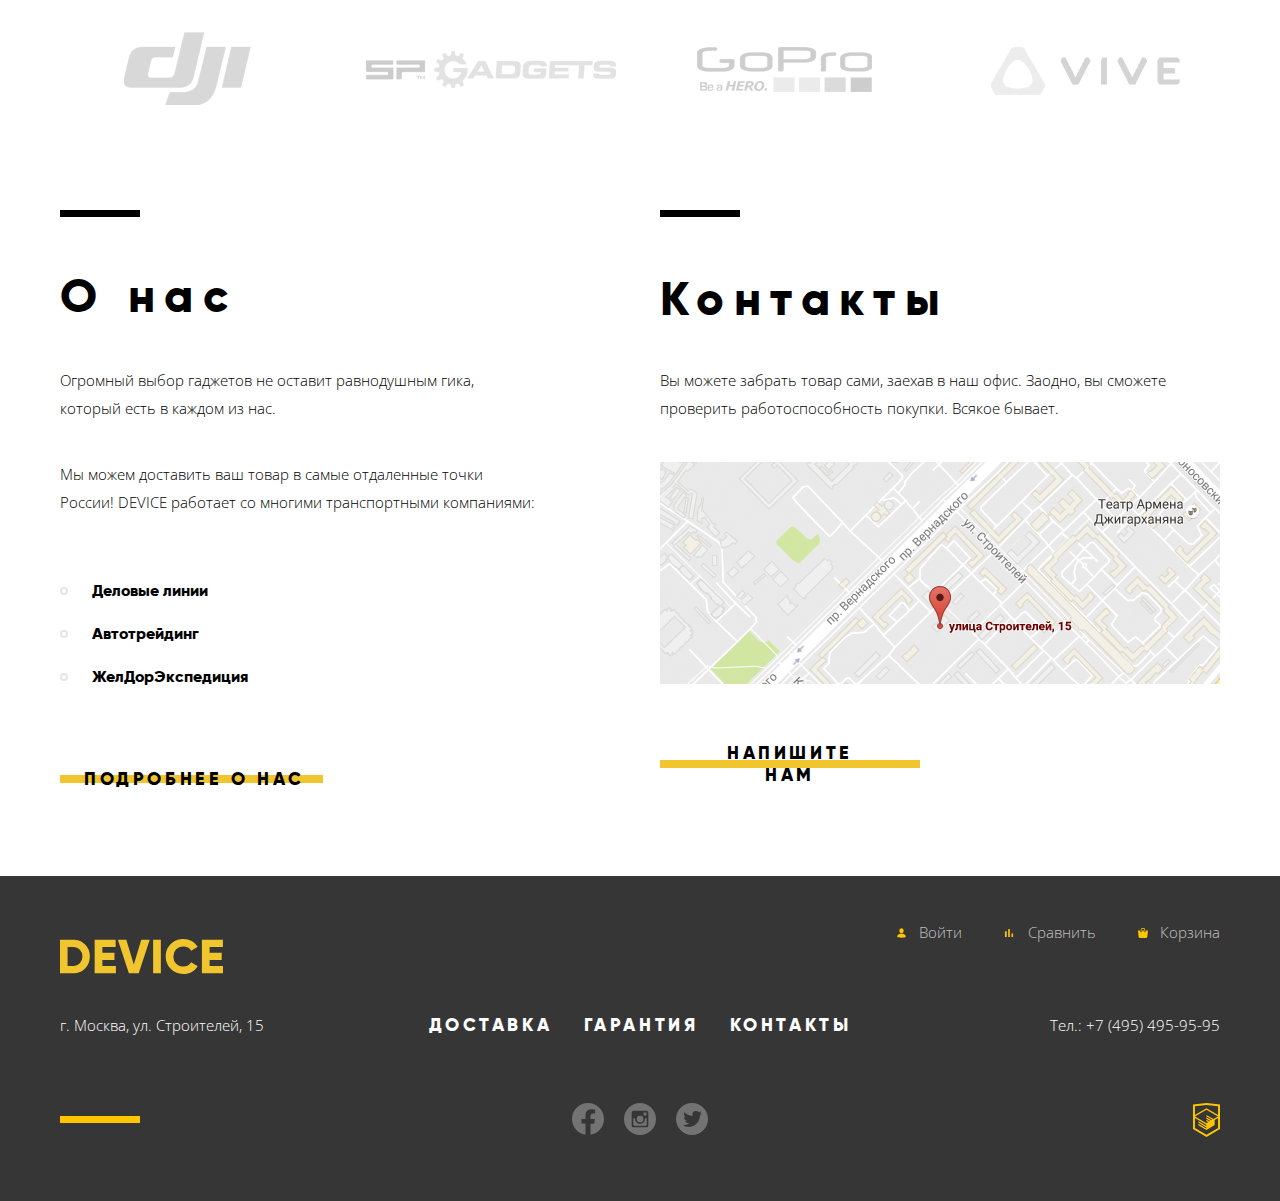
==== commit 9ff28e56: "Завершаем вёрстку правки" ====
--- a/index.html
+++ b/index.html
@@ -16,10 +16,8 @@
 				</a>
 				<div class="main-user-navigation">
 					<form class="search" action="https://echo.htmlacademy.ru" method="get">
-						<p>
-							<label class="visually-hidden" for="search">Поле поиска</label>
-							<input type="search" name="search" id="search" placeholder="Поиск по сайту" >
-						</p>
+						<label class="visually-hidden" for="search">Поле поиска</label>
+						<input type="search" name="search" id="search" placeholder="Поиск по сайту" >
 						<button type="submit">Найти</button>
 					</form>
 					<ul class="main-user">
@@ -48,9 +46,6 @@
 									</li>
 									<li class="sub-menu-item">
 										<a class="sub-menu-link" href="#">Экшн-камеры</a>
-									</li>
-									<li class="sub-menu-item">
-										<a class="sub-menu-link" href="#">Виртуальная реальность</a>
 									</li>
 								</ul>
 								<ul class="sub-menu column column-2">
@@ -110,7 +105,7 @@
 								<div class="promo-slide-text">
 									<p class="promo-slide-title">Делай селфи,<br> как Бен Стиллер!</p>
 									<p class="promo-slide-description">Самая длинная палка для селфи доступна в нашем магазине.<br> Восемь (Восемь, Карл!) метров длиной и весом всего 5 килограмм.</p>
-									<a class="btn" href="#.html">Подробнее</a>
+									<a class="btn" href="#">Подробнее</a>
 									<div class="promo-slide-specifications">
 										<dl>
 											<dt>Длина палки</dt>
@@ -136,7 +131,7 @@
 								<div class="promo-slide-text">
 									<p class="promo-slide-title">Худеем<br> правильно!</p>
 									<p class="promo-slide-description">Мотивирующие фитнес-браслеты помогут найти в себе силы<br> не пропускать занятия и соблюдать диету.</p>
-									<a class="btn" href="blank.html">Подробнее</a>
+									<a class="btn" href="#">Подробнее</a>
 									<div class="promo-slide-specifications">
 										<dl>
 											<dt>Без подзарядки</dt>
@@ -154,7 +149,7 @@
 								<div class="promo-slide-text">
 									<p class="promo-slide-title">Порхает как бабочка, жалит как пчела!</p>
 									<p class="promo-slide-description">Этот обычный, на первый взгляд, квадрокоптер оснащен<br> мощным лазером, замаскированным под стандартную камеру.</p>
-									<a class="btn" href="blank.html">Подробнее</a>
+									<a class="btn" href="#">Подробнее</a>
 									<div class="promo-slide-specifications">
 										<dl>
 											<dt>Дальность полета</dt>
@@ -177,7 +172,7 @@
 				<h2 class="visually-hidden">Популярные категории товаров</h2>
 				<ul class="popular-list">
 					<li class="popular-item">
-						<a href="blank.html">
+						<a class="popular-link" href="#">
 							<div class="popular-img">
 								<svg xmlns="http://www.w3.org/2000/svg" width="97" height="55"><g fill="#363636"><path d="M84.131 32.639V20.003c0-1.309 1.045-2.37 2.335-2.37l8.326 1.581V11.02c0-2.355-1.708-3.431-4.202-4.265L67.403.175c1.616 1.391 1.889 2.04 1.889 4.396V49.78c0 2.356-.45 4.066-1.967 5.21l23.265-7.065c2.401-.833 4.202-4.216 4.202-6.572V33.44l-8.326 1.567c-1.29.002-2.335-1.06-2.335-2.368z"/><path d="M95.129 20.979l-7.598-1.444c-1.008 0-1.824.829-1.824 1.851v9.868c0 1.023.816 1.852 1.824 1.852l7.598-1.431c1.154-.419 1.824-.829 1.824-1.852V22.83c0-1.022-.766-1.507-1.824-1.851zM67.17 4.483c0-5.08-4.232-4.459-4.232-4.459S5.832 4.738 2.838 5.145.001 9.532.001 9.532L0 45.812c0 3.743 2.599 3.753 2.599 3.753l16.477 1.403L27.212 39.3s1.109-1.828 2.505-1.828c1.397 0 2.432 1.861 2.432 1.861l9.061 13.521s18.895 1.909 22.521 1.909c3.626-.001 3.439-5.024 3.439-5.024V4.483zM12.982 37.192c-3.698 0-6.696-4.601-6.696-10.275s2.998-10.275 6.696-10.275c3.698 0 6.696 4.601 6.696 10.275s-2.998 10.275-6.696 10.275zm36.158 1.426c-4.662 0-8.441-5.239-8.441-11.701 0-6.463 3.78-11.702 8.441-11.702 4.662 0 8.442 5.239 8.442 11.702 0 6.462-3.78 11.701-8.442 11.701z"/></g></svg>
 							</div>
@@ -185,7 +180,7 @@
 						</a>
 					</li>
 					<li class="popular-item">
-						<a href="catalog.html">
+						<a class="popular-link" href="catalog.html">
 							<div class="popular-img">
 								<svg xmlns="http://www.w3.org/2000/svg" width="86" height="117"><path d="M82.821 4.011H3.33A3.188 3.188 0 00.142 7.199v46.413a3.187 3.187 0 003.188 3.189h79.492a3.188 3.188 0 003.189-3.189V7.199a3.189 3.189 0 00-3.19-3.188zM8.392 37.236h-.226a3.19 3.19 0 01-3.189-3.189v-7.283a3.188 3.188 0 013.189-3.188h.226v13.66zm61.231 15.172H13.341V8.402h56.282v44.006zM78.4 34.552c-2.289 0-4.146-1.855-4.146-4.147s1.856-4.147 4.146-4.147a4.146 4.146 0 110 8.294zM31.497 0h23.157v2.758H31.497zm15.111 64.861v-2.973h8.046V59.13H31.498v2.758h8.045v35.246a6.068 6.068 0 00-3.635 5.559V117h14.335v-14.307a6.062 6.062 0 00-3.636-5.557v-27.99h4.796l5.051 1.213v-6.711l-5.051 1.213h-4.795z" fill="#363636"/></svg>
 							</div>
@@ -193,7 +188,7 @@
 						</a>
 					</li>
 					<li class="popular-item">
-						<a href="blank.html">
+						<a class="popular-link" href="#">
 							<div class="popular-img">
 								<svg xmlns="http://www.w3.org/2000/svg" width="71" height="87"><g fill="#363636"><path d="M53.349 1.49c0-.736-.578-1.49-1.311-1.49H9.053C8.32 0 7.672.754 7.672 1.49v3.522h45.676V1.49zm.853 80.319h-9.597V71.426h-6.958v2.507H18.774c-.537-1.254-1.757-2.148-3.181-2.148H3.559C1.642 71.784 0 73.387 0 75.311v3.018c0 1.924 1.642 3.48 3.559 3.48h12.035c1.511 0 2.792-.896 3.269-2.326h18.785v2.326H28.13c-.533 0-1.01.437-1.01.972v3.172c0 .535.478 1.048 1.01 1.048h26.072c.533 0 .93-.513.93-1.048V82.78c0-.535-.397-.971-.93-.971zm6.464-69.419a7.037 7.037 0 00-6.771-5.05H7.148C3.25 7.34 0 10.449 0 14.361v46.9c0 3.912 3.25 7.121 7.148 7.121h46.747c3.898 0 7.126-3.209 7.126-7.121V50.915a23.228 23.228 0 0010.001-19.164c-.001-8.079-4.132-15.181-10.356-19.361zM12.238 62.151c-3.259 0-5.901-2.65-5.901-5.921 0-3.27 2.642-5.922 5.901-5.922s5.902 2.652 5.902 5.922c0 3.271-2.643 5.921-5.902 5.921zm5.961-32.605a1.42 1.42 0 01-1.418 1.422h-8.94a1.42 1.42 0 01-1.418-1.422v-14.16a1.42 1.42 0 011.418-1.423h8.939a1.42 1.42 0 011.418 1.423v14.16zm29.563 22.312c-11.076 0-20.057-9.01-20.057-20.123s8.98-20.124 20.057-20.124c11.077 0 20.058 9.01 20.058 20.124s-8.981 20.123-20.058 20.123z"/><ellipse cx="47.762" cy="31.735" rx="12.188" ry="12.229"/><circle cx="31.562" cy="31.736" r="1.435"/><circle cx="63.963" cy="31.736" r="1.435"/><circle cx="39.109" cy="17.994" r="1.435"/><ellipse cx="56.415" cy="45.476" rx="1.43" ry="1.436"/><circle cx="55.697" cy="17.565" r="1.435"/><circle cx="39.828" cy="45.906" r="1.435"/></g></svg>
 							</div>
@@ -201,7 +196,7 @@
 						</a>
 					</li>
 					<li class="popular-item">
-						<a href="blank.html">
+						<a class="popular-link" href="#">
 							<div class="popular-img">
 								<svg xmlns="http://www.w3.org/2000/svg" width="107" height="65"><g fill="#363636"><path d="M98.967 4.074c.752 1.441 1.209 3.08 1.209 4.818v21.102c0 4.616-3.092 8.527-7.246 9.9-1.325 3.987-3.778 7.854-8.051 10.432-8.676 5.231-31.124 4.837-31.198 4.837-.078 0-22.513.395-31.189-4.837-4.216-2.545-6.708-6.347-8.042-10.279-4.418-1.209-7.756-5.251-7.756-10.053V8.893c0-1.688.427-3.282 1.139-4.693C4.17 5.109 0 6.918 0 10.434v29.983C0 50.668 11.839 64.85 53.657 64.85c41.82 0 53.657-14.182 53.657-24.433V10.434c-.001-3.684-4.576-5.494-8.347-6.36z"/><path d="M20.561 38.459h65.523c5.564 0 10.074-4.513 10.074-10.077V9.935c0-5.563-4.51-10.075-10.074-10.075H20.561c-5.564 0-10.075 4.511-10.075 10.075v18.447c0 5.564 4.511 10.077 10.075 10.077zM83.695 9.468a1.57 1.57 0 110 3.139 1.57 1.57 0 010-3.139zm0 4.039a1.569 1.569 0 110 3.138 1.569 1.569 0 010-3.138zm0 4.039a1.568 1.568 0 11.001 3.137 1.568 1.568 0 01-.001-3.137zm0 3.827a1.57 1.57 0 11-.001 3.14 1.57 1.57 0 01.001-3.14zm0 4.039a1.568 1.568 0 11.001 3.137 1.568 1.568 0 01-.001-3.137zM79.656 9.468c.867 0 1.568.703 1.568 1.57a1.568 1.568 0 11-3.136 0c0-.868.703-1.57 1.568-1.57zm0 15.944a1.568 1.568 0 110 3.135 1.568 1.568 0 010-3.135zM75.619 9.468a1.57 1.57 0 11-.003 3.14 1.57 1.57 0 01.003-3.14zm0 4.039a1.57 1.57 0 11-.003 3.139 1.57 1.57 0 01.003-3.139zm0 4.039a1.569 1.569 0 11-.002 3.138 1.569 1.569 0 01.002-3.138zm0 3.827a1.568 1.568 0 110 3.138 1.568 1.568 0 010-3.138zm0 4.039a1.569 1.569 0 11-.002 3.138 1.569 1.569 0 01.002-3.138zM67.965 9.468c.867 0 1.568.703 1.568 1.57a1.568 1.568 0 11-3.136 0 1.568 1.568 0 011.568-1.57zm0 8.078a1.568 1.568 0 110 3.14 1.568 1.568 0 010-3.14zm0 3.881a1.569 1.569 0 11-.002 3.136 1.569 1.569 0 01.002-3.136zm0 3.985a1.568 1.568 0 110 3.135 1.568 1.568 0 010-3.135zM63.926 9.468a1.57 1.57 0 110 3.14 1.57 1.57 0 010-3.14zm0 8.078a1.57 1.57 0 11.001 3.139 1.57 1.57 0 01-.001-3.139zm0 7.866a1.57 1.57 0 11.001 3.139 1.57 1.57 0 01-.001-3.139zM59.888 9.468a1.57 1.57 0 010 3.139 1.568 1.568 0 01-1.568-1.569 1.567 1.567 0 011.568-1.57zm0 4.039a1.57 1.57 0 11-.001 3.135 1.57 1.57 0 01.001-3.135zm0 4.039a1.57 1.57 0 11-.001 3.14 1.57 1.57 0 01.001-3.14zm0 7.866a1.57 1.57 0 010 3.137 1.569 1.569 0 010-3.137zm-8.29-15.944a1.57 1.57 0 110 3.139 1.57 1.57 0 010-3.139zm0 4.039a1.569 1.569 0 110 3.138 1.569 1.569 0 010-3.138zm0 4.039a1.568 1.568 0 11.001 3.137 1.568 1.568 0 01-.001-3.137zm0 3.881a1.568 1.568 0 110 3.137 1.569 1.569 0 010-3.137zm0 3.985a1.568 1.568 0 11.001 3.137 1.568 1.568 0 01-.001-3.137zm-4.039-11.905a1.568 1.568 0 110 3.136 1.568 1.568 0 010-3.136zm-8.502-.212a1.57 1.57 0 11-.001 3.135 1.57 1.57 0 01.001-3.135zm0 4.038a1.57 1.57 0 11-.003 3.141 1.57 1.57 0 01.003-3.141zm-4.039-8.078a1.57 1.57 0 11-.003 3.14 1.57 1.57 0 01.003-3.14zm0 4.04a1.57 1.57 0 11-.003 3.139 1.57 1.57 0 01.003-3.139zm0 4.038a1.57 1.57 0 11-.003 3.14 1.57 1.57 0 01.003-3.14zm0 4.04a1.569 1.569 0 11-.001 3.137 1.569 1.569 0 01.001-3.137zm-4.254-8.078a1.569 1.569 0 110 3.138 1.569 1.569 0 010-3.138zm0 4.038a1.57 1.57 0 110 3.139 1.57 1.57 0 010-3.139zm0 4.04a1.57 1.57 0 11-.001 3.14 1.57 1.57 0 01.001-3.14zm0 4.039a1.568 1.568 0 11.001 3.137 1.568 1.568 0 01-.001-3.137zM26.3 9.255a1.57 1.57 0 11.002 3.136 1.57 1.57 0 01-.002-3.136zm0 4.04a1.57 1.57 0 011.571 1.568 1.57 1.57 0 01-3.14 0 1.57 1.57 0 011.569-1.568zm0 4.038a1.571 1.571 0 110 3.14 1.571 1.571 0 010-3.14zm0 4.04a1.57 1.57 0 11.003 3.135 1.57 1.57 0 01-.003-3.135zm-4.037-8.078a1.57 1.57 0 11-.001 3.135 1.57 1.57 0 01.001-3.135zm0 4.038a1.57 1.57 0 010 3.14 1.57 1.57 0 010-3.14z"/></g></svg>
 							</div>
@@ -209,7 +204,7 @@
 						</a>
 					</li>
 					<li class="popular-item">
-						<a href="blank.html">
+						<a class="popular-link" href="#">
 							<div class="popular-img">
 								<svg xmlns="http://www.w3.org/2000/svg" width="56" height="98"><path d="M54.494 32.197h-1.515v-4.64c0-5.052-4.087-9.186-9.082-9.186H9.082C4.086 18.372 0 22.505 0 27.557v42.868c0 5.052 4.087 9.185 9.083 9.185h34.815c4.995 0 9.082-4.133 9.082-9.185V67.01h1.515a.764.764 0 00.757-.764V52.467a.765.765 0 00-.757-.766H52.98v-8.788h1.515c.832 0 1.514-.688 1.514-1.531v-7.654a1.529 1.529 0 00-1.515-1.531zm-20.412-3.109c2.926 0 5.299 2.398 5.299 5.358s-2.373 5.358-5.299 5.358-5.298-2.398-5.298-5.358 2.372-5.358 5.298-5.358zm-15.137 0c2.925 0 5.298 2.398 5.298 5.358s-2.373 5.358-5.298 5.358c-2.926 0-5.298-2.398-5.298-5.358s2.372-5.358 5.298-5.358zM5.297 49.397c0-2.959 2.371-5.358 5.298-5.358 2.926 0 5.298 2.399 5.298 5.358 0 2.959-2.373 5.358-5.298 5.358-2.927.001-5.298-2.399-5.298-5.358zm13.648 19.497c-2.926 0-5.298-2.398-5.298-5.358s2.372-5.358 5.298-5.358c2.925 0 5.298 2.398 5.298 5.358s-2.373 5.358-5.298 5.358zm1.49-19.903c0-3.382 2.711-6.124 6.055-6.124s6.055 2.742 6.055 6.124-2.711 6.124-6.055 6.124c-3.344-.001-6.055-2.742-6.055-6.124zm13.647 19.903c-2.926 0-5.298-2.398-5.298-5.358s2.372-5.358 5.298-5.358 5.299 2.398 5.299 5.358-2.373 5.358-5.299 5.358zm8.302-14.138c-2.927 0-5.298-2.399-5.298-5.358 0-2.959 2.371-5.358 5.298-5.358 2.926 0 5.298 2.399 5.298 5.358 0 2.958-2.372 5.358-5.298 5.358zM9.646 15.31h33.687c.843 0 1.432-.681 1.306-1.514L43.023 3.028l-.002-.002C42.771 1.362 41.189 0 39.506 0H13.474c-1.686 0-3.268 1.362-3.517 3.028L8.342 13.795c-.125.833.461 1.515 1.304 1.515zm33.687 67.361H9.646c-.843 0-1.429.683-1.304 1.516l1.615 10.767c.25 1.666 1.832 3.028 3.516 3.028h26.032c1.684 0 3.266-1.362 3.517-3.026v-.002l1.615-10.767c.128-.833-.461-1.516-1.304-1.516z" fill="#363636"/></svg>
 							</div>
@@ -217,7 +212,7 @@
 						</a>
 					</li>
 					<li class="popular-item">
-						<a href="blank.html">
+						<a class="popular-link" href="#">
 							<div class="popular-img">
 								<svg xmlns="http://www.w3.org/2000/svg" width="132" height="69"><g fill="#363636"><path d="M12.052.258C6.507.745 1.838 1.85.575 2.93c-.722.616-.722.616-.232 1.156.644.72 3.713 1.645 7.247 2.237 3.998.668 12.51.693 13.724.051 1.211-.668 1.624-1.414 1.624-2.981 0-1.619-.62-2.416-2.218-2.853C19.274.154 14.94 0 12.052.258zm13.722.23c-.129.283-.258 2.108-.258 4.112 0 4.061.155 3.778-2.192 3.933l-1.03.077-.13 2.545-.129 2.544-1.186.283c-2.58.668-4 2.595-3.792 5.294.128 1.927 1.03 3.341 2.579 4.087 1.109.513 1.47.538 11.246.538 5.545 0 10.137.079 10.188.18.051.13-1.11 9.408-2.58 20.64-1.444 11.23-2.682 20.997-2.708 21.666-.051 1.617.826 2.62 2.348 2.62 1.237 0 2.012-.64 2.321-1.9.13-.514 1.496-10.334 3.018-21.822 1.522-11.463 2.863-20.869 2.94-20.869.104 0 1.084 1.413 2.193 3.136 2.94 4.626 2.399 4.317 7.635 4.317h4.359v5.63l-5.133.077c-4.72.077-5.21.127-5.881.615-1.573 1.157-1.625 1.415-1.625 10.977 0 9.534.026 9.792 1.522 11.05l.851.695h31.365l.851-.696c1.496-1.257 1.52-1.515 1.52-11.05 0-9.56-.05-9.819-1.622-10.976-.671-.488-1.161-.538-5.882-.615l-5.132-.077v-5.63h4.36c5.234 0 4.693.309 7.633-4.317 1.11-1.723 2.09-3.136 2.194-3.136.076 0 1.418 9.406 2.94 20.869 1.522 11.488 2.889 21.308 3.018 21.821.31 1.26 1.082 1.902 2.321 1.902 1.521 0 2.4-1.004 2.347-2.621-.026-.67-1.264-10.436-2.71-21.666-1.468-11.232-2.63-20.51-2.577-20.64.05-.101 4.641-.18 10.19-.18 9.774 0 10.135-.025 11.243-.538 1.548-.746 2.45-2.16 2.58-4.087.206-2.699-1.212-4.626-3.792-5.294l-1.187-.283-.127-2.544-.13-2.545-1.031-.077c-2.347-.155-2.194.128-2.194-3.933 0-2.004-.128-3.829-.257-4.112-.206-.36-.543-.488-1.367-.488-.619 0-1.238.128-1.42.309-.206.205-.31 1.465-.31 3.932 0 2.467-.102 3.727-.309 3.932-.18.18-.901.308-1.65.308-1.625 0-1.65.052-1.65 3.11v2.287H32.48v-2.287c0-3.058-.024-3.11-1.65-3.11-.748 0-1.47-.129-1.65-.308-.207-.205-.31-1.465-.31-3.932 0-2.467-.103-3.727-.31-3.932-.18-.18-.8-.309-1.418-.309-.825 0-1.16.128-1.368.488zm42.843 40.12c2.889.899 5.392 3.393 6.166 6.168.439 1.543.31 4.216-.284 5.784-.696 1.875-2.685 4.01-4.565 4.935-1.29.642-1.754.719-3.921.719s-2.631-.077-3.92-.719c-1.885-.926-3.87-3.06-4.567-4.935-.592-1.568-.722-4.24-.283-5.784.748-2.723 3.25-5.27 6.061-6.168 2.012-.642 3.3-.642 5.313 0z"/><path d="M63.794 44.438c-2.037.925-3.507 3.649-3.069 5.73.774 3.677 4.823 5.553 7.996 3.702 1.985-1.158 2.99-3.547 2.45-5.783-.568-2.39-2.734-4.138-5.158-4.138-.646 0-1.626.232-2.22.489zM36.092.154c-3.92.668-4.513 1.131-4.513 3.444 0 1.825.463 2.416 2.268 2.956 1.55.462 7.172.514 10.5.128 6.86-.822 11.321-2.544 9.698-3.752-1.265-.9-4.902-1.876-9.054-2.39-2.475-.308-7.996-.54-8.9-.386zm53.392.104C83.165.848 77.62 2.339 77.62 3.444c0 1.722 7.84 3.47 15.63 3.495 5.804 0 7.196-.642 7.196-3.34 0-1.825-.619-2.622-2.373-3.085C96.423.103 92.398 0 89.484.258zm23.292.025c-1.78.231-3.018.77-3.43 1.491-.387.77-.31 2.904.154 3.572.928 1.31 1.652 1.465 7.068 1.465 3.661 0 5.802-.129 7.867-.488 3.534-.592 6.603-1.517 7.248-2.237.49-.54.49-.54-.233-1.156-1.34-1.13-5.958-2.185-11.916-2.672-3.481-.283-4.488-.283-6.758.025z"/></g></svg>
 							</div>
@@ -233,8 +228,8 @@
 				<div class="services-slider">
 					<div class="services-slider-controls">
 						<ul>
-							<li class="services-list current">
-								<button class="btn btn-services" type="button">Доставка</button>
+							<li class="services-list">
+								<button class="btn btn-services current" type="button">Доставка</button>
 							</li>
 							<li class="services-list">
 								<button class="btn btn-services" type="button">Гарантия</button>
@@ -299,13 +294,15 @@
 						<li>Автотрейдинг</li>
 						<li>ЖелДорЭкспедиция</li>
 					</ul>
-					<a class="btn about-btn" href="#.html">Подробнее о нас</a>
+					<a class="btn about-btn" href="#">Подробнее о нас</a>
 				</section>
 				<section class="contacts">
 					<h2>Контакты</h2>
 					<p>Вы можете забрать товар сами, заехав в наш офис. Заодно, вы сможете проверить работоспособность покупки. Всякое бывает.</p>
-					<a href="#.html"><img src="img/map-1.png" width="560" height="222" alt="Карта с адресом нашего офиса: город Москва, улица Строителей, дом 15."></a>
-					<a class="btn contacts-btn" href="#.html">Напишите нам</a>
+					<a class="map-btn" href="#">
+						<img src="img/map-1.png" width="560" height="222" alt="Карта с адресом нашего офиса: город Москва, улица Строителей, дом 15.">
+					</a>
+					<a class="btn contacts-btn" href="#">Напишите нам</a>
 				</section>
 			</div>
 		</div>
@@ -349,10 +346,10 @@
 						<a class="social-btn-link social-btn-facebook" href="#" target="_blank"><span class="visually-hidden">Facebook</span></a>
 					</li>
 					<li>
-						<a class="social-btn-link social-btn-instagram" href="blank.html" target="_blank"><span class="visually-hidden">Instagram</span></a>
-					</li>
-					<li>
-						<a class="social-btn-link social-btn-twitter" href="blank.html" target="_blank"><span class="visually-hidden">Twitter</span></a>
+						<a class="social-btn-link social-btn-instagram" href="#" target="_blank"><span class="visually-hidden">Instagram</span></a>
+					</li>
+					<li>
+						<a class="social-btn-link social-btn-twitter" href="#" target="_blank"><span class="visually-hidden">Twitter</span></a>
 					</li>
 				</ul>
 				<a class="copyright" href="https://htmlacademy.ru/intensive/htmlcss" target="_blank"><span class="visually-hidden">HTMLacademy</span></a>
@@ -362,8 +359,8 @@
 
 	<section class="modal modal-map">
 		<h2 class="visually-hidden">Как до нас добраться</h2>
-		<iframe src="https://www.google.com/maps/embed?pb=!1m18!1m12!1m3!1d2249.1123749473672!2d37.527429316044476!3d55.6870340045298!2m3!1f0!2f0!3f0!3m2!1i1024!2i768!4f13.1!3m3!1m2!1s0x46b54cf65f5c8955%3A0x694710ccd55501e!2z0YPQuy4g0KHRgtGA0L7QuNGC0LXQu9C10LksIDE1LCDQnNC-0YHQutCy0LAsIDExOTMxMQ!5e0!3m2!1sru!2sru!4v1592330035527!5m2!1sru!2sru" width="960" height="560" allowfullscreen="" aria-hidden="false" tabindex="0" title="Карта с адресом нашего офиса: город Москва, улица Строителей, дом 15."></iframe>
-<!-- 		<img src="img/map-big-1.png" width="994" height="593" alt="Карта с адресом нашего офиса: город Москва, улица Строителей, дом 15."> -->
+		<iframe src="https://www.google.com/maps/embed?pb=!1m18!1m12!1m3!1d2249.1123749473672!2d37.527429316044476!3d55.6870340045298!2m3!1f0!2f0!3f0!3m2!1i1024!2i768!4f13.1!3m3!1m2!1s0x46b54cf65f5c8955%3A0x694710ccd55501e!2z0YPQuy4g0KHRgtGA0L7QuNGC0LXQu9C10LksIDE1LCDQnNC-0YHQutCy0LAsIDExOTMxMQ!5e0!3m2!1sru!2sru!4v1592330035527!5m2!1sru!2sru" width="960" height="550" allowfullscreen="" aria-hidden="false" tabindex="0" title="Карта с адресом нашего офиса: город Москва, улица Строителей, дом 15."></iframe>
+		<img src="img/map-big-1.png" width="960" height="550" alt="Карта с адресом нашего офиса: город Москва, улица Строителей, дом 15.">
 		<button class="modal-close" type="button" aria-label="Закрыть"></button>
 	</section>
 
@@ -373,20 +370,25 @@
 			<div class="feedback-wrapper">
 				<p class="feedback-item">
 					<label for="feedback-login">Ваше имя:</label>
-					<input type="text" name="login" id="feedback-login" placeholder="Имя Фамилия" required autocomplete="on">
+					<input class="feedback-login-user" type="text" name="login" id="feedback-login" placeholder="Имя Фамилия" autocomplete="on">
+					<!-- При невалидном значении поля добавить class="invalid" -->
 				</p>
 				<p class="feedback-item">
 					<label for="feedback-email">Ваш e-mail:</label>
-					<input type="email" name="email" id="feedback-email" placeholder="email@example.com" required autocomplete="on">
+					<input class="feedback-login-email" type="email" name="email" id="feedback-email" placeholder="email@example.com" autocomplete="on">
+					<!-- При невалидном значении поля добавить class="invalid" -->
 				</p>
 			</div>
 			<p class="feedback-item">
 				<label for="feedback-comment">Текст письма:</label>
-				<textarea name="comment" id="feedback-comment" rows="4" placeholder="В свободной форме" required></textarea>
+				<textarea class="feedback-comment" name="comment" id="feedback-comment" rows="4" placeholder="В свободной форме" required></textarea>
+				<!-- При невалидном значении поля добавить class="invalid" -->
 			</p>
 			<button class="btn" type="submit">Отправить</button>
 		</form>
 		<button class="modal-close" type="button" aria-label="Закрыть"></button>
 	</section>
+	<script src="js/modal.js"></script>
+	<script src="js/map.js"></script>
 </body>
 </html>--- a/css/style.css
+++ b/css/style.css
@@ -114,7 +114,7 @@
 	z-index: 1;
 
 	width: 220px;
-	padding: 7px 43px;
+	padding: 7px 0;
 
 	font-weight: 800;
 	font-size: 18px;
@@ -123,6 +123,7 @@
 	letter-spacing: 0.2em;
 	color: var(--basic-black);
 	text-transform: uppercase;
+	text-align: center;
 
 	background: none;
 	border: none;
@@ -153,10 +154,48 @@
 
 .btn-services {
 	width: 160px;
+
+	cursor: pointer;
+	outline: none;
 }
 
 .btn-services:active {
 	color: var(--special-yellow);
+}
+
+.btn-services.current {
+	position: relative;
+
+	color: var(--special-yellow);
+}
+
+.btn-services.current::before {
+	content: "";
+	position: absolute;
+
+	width: 284px;
+	height: 40px;
+
+	background: var(--basic-black);
+}
+
+.btn-services:active::before {
+	content: "";
+	position: absolute;
+
+	width: 284px;
+	height: 40px;
+
+	background: var(--basic-black);
+}
+
+.btn-filter {
+	width: 200px;
+}
+
+.btn-product-card {
+	width: 200px;
+	margin-bottom: 16px;
 }
 
 .about-btn {
@@ -277,12 +316,8 @@
 	outline: none;
 }
 
-.search input[type="search"]:hover .search button {
-	display: block;
-}
-
 .search button {
-	display: none;
+	opacity: 0;
 	padding: 12px 15px;
 
 	font: inherit;
@@ -298,12 +333,17 @@
 	color: var(--basic-white);
 
 	background-color: var(--basic-black);
+	opacity: 1;
 }
 
 .search button:active {
 	color: var(--basic-white-opacity-three);
 
 	background-color: var(--basic-black);
+}
+
+.search input[type="search"]:focus ~ button[type="submit"] {
+	opacity: 1;
 }
 
 .main-user {
@@ -479,12 +519,12 @@
 	justify-content: start;
 	width: 1160px;
 	margin: 0;
-
-	background-color: var(--special-yellow);
 	padding: 0;
 	padding-right: 60px;
 	padding-bottom: 28px;
 	padding-left: 60px;
+
+	background-color: var(--special-yellow);
 }
 
 .sub-menu {
@@ -567,9 +607,9 @@
 
 .promo-controls-list {
 	position: absolute;
-	top: 348px;
+	bottom: 160px;
 	right: 88px;
-	z-index: 20;
+	z-index: 4;
 
 	display: flex;
 	justify-content: space-between;
@@ -599,6 +639,7 @@
 
 .promo-slides {
 	counter-reset: item;
+
 	margin: 0;
 	padding: 0;
 
@@ -840,13 +881,20 @@
 	top: 85px;
 }
 
-.popular-img:hover,
-.popular-img:focus {
+.popular-link:hover > .popular-img{
 	background-color: var(--special-dark-yellow);
 }
 
-.popular-list a:active {
-	color: var(--basic-black-opacity-three);
+.popular-link:focus > .popular-img{
+	background-color: var(--special-dark-yellow);
+}
+
+.popular-link:active > .popular-img svg {
+	opacity: 0.3;
+}
+
+.popular-link:active > h3 {
+	opacity: 0.3;
 }
 
 /* services */
@@ -877,12 +925,9 @@
 	list-style: none;
 }
 
-.services-list .current {
-	background-color: var(--basic-black);
-}
-
 .services-list {
 	width: 100%;
+	height: 40px;
 	margin: 12px 0;
 	padding: 0;
 }
@@ -1137,6 +1182,7 @@
 
 	width: 8px;
 	height: 8px;
+
 	background-color: var(--basic-wight);
 	border: 2px solid var(--basic-light-grey);
 	border-radius: 50%;
@@ -1157,8 +1203,10 @@
 	content: "";
 	position: absolute;
 	top: 0;
+
 	width: 80px;
 	height: 7px;
+
 	background-color: var(--basic-black);
 }
 
@@ -1240,6 +1288,7 @@
 	position: absolute;
 	top: 4px;
 	left: 0px;
+
 	width: 13px;
 	height: 14px;
 
@@ -1271,6 +1320,7 @@
 	position: absolute;
 	top: 4px;
 	left: 0px;
+
 	width: 13px;
 	height: 14px;
 
@@ -1302,6 +1352,7 @@
 	position: absolute;
 	top: 4px;
 	left: 0px;
+
 	width: 13px;
 	height: 14px;
 
@@ -1392,8 +1443,10 @@
 	position: absolute;
 	top: 13px;
 	left: 0;
+
 	width: 80px;
 	height: 7px;
+
 	background-color: var(--basic-white);
 	background-color: #FFC600;
 }
@@ -1497,8 +1550,22 @@
 	right: 0;
 	bottom: 0;
 	left: 0;
+
+	display: none;
+	width: 960px;
+	height: 550px;
 	margin: auto;
+
 	box-shadow: 0px 10px 16px rgba(0, 0, 0, 0.15);
+}
+
+.modal-show {
+	display: block;
+	animation: bounce 0.6s;
+}
+
+.modal-error {
+	animation: shake 0.6s;
 }
 
 /* modal close */
@@ -1508,15 +1575,16 @@
 	z-index: 3;
 	top: 20px;
 	right: 20px;
+
 	width: 55px;
 	height: 55px;
 	margin: 0;
 	padding: 0;
-	font-size: 0;
-	background-color: #f0c52e;
+
+	background-color: var(--special-dark-yellow);
+	border: 0;
+	border-radius: 50%;
 	opacity: 0.5;
-	border-radius: 50%;
-	border: 0;
 	cursor: pointer;
 }
 
@@ -1545,40 +1613,78 @@
 	background-position: center center;
 }
 
+/* animations */
+
+@keyframes bounce {
+	0% {
+		transform: translateY(-2000px);
+	}
+
+	30% {
+		transform: translateY(30px);
+	}
+
+	90% {
+		transform: translateY(-10px);
+	}
+
+	100% {
+		transform: translateY(0);
+	}
+}
+
+@keyframes shake {
+	0%,
+	100% {
+		transform: translateX(0);
+	}
+
+	10%,
+	30%,
+	50%,
+	70%,
+	90% {
+		transform: translateX(-10px);
+	}
+
+	20%,
+	40%,
+	60%,
+	80% {
+		transform: translateX(10px);
+	}
+}
+
 /* modal-map */
 
 .modal-map {
 	top: 120px;
 	bottom: auto;
-
-	display: none;
-	width: 960px;
-	height: 560px;
+	z-index: 5;
 }
 
 .modal-map iframe {
 	border: none;
 }
 
-/*.modal-map img {
+.modal-map img {
 	position: absolute;
 	top: 0;
 	left: 0;
 	z-index: -1;
 	margin: 0;
-}*/
+}
 
 /* modal-feedback */
 
 .modal-feedback {
 	top: 120px;
 	bottom: auto;
-
-	display: none;
-	width: 960px;
-	height: 550px;
+	z-index: 5;
+
 	padding: 92px 100px 76px 100px;
-	background-color: #fff;
+
+	background-color: var(--basic-white);
 }
 
 .feedback-form {
@@ -1615,10 +1721,11 @@
 
 .feedback-form input[type="text"],
 .feedback-form input[type="email"] {
-	padding: 15px 20px;
+	padding: 13px 20px;
 
 	background-color: var(--bg-input);
 	border: none;
+	border: 2px solid transparent;
 }
 
 .feedback-form input[type="text"]::-webkit-input-placeholder {
@@ -1680,13 +1787,7 @@
 
 	background-color: var(--basic-white);
 	border: 2px solid var(--special-yellow);
-}
-
-.feedback-form input[type="text"]:invalid,
-.feedback-form input[type="email"]:invalid {
-	color: var(--basic-black-opasity-four);
-
-	background-color: var(--special-pink);
+	outline: none;
 }
 
 .feedback-form textarea {
@@ -1697,6 +1798,7 @@
 
 	background-color: var(--bg-input);
 	border: none;
+	border: 2px solid transparent;
 	resize: none;
 }
 
@@ -1733,9 +1835,11 @@
 
 	background-color: var(--basic-white);
 	border: 2px solid var(--special-yellow);
-}
-
-.feedback-form textarea:invalid {
+	outline: none;
+}
+
+.feedback-form textarea.invalid
+.feedback-form input.invalid {
 	color: var(--basic-black-opasity-four);
 
 	background-color: var(--special-pink);
@@ -1789,6 +1893,7 @@
 	position: absolute;
 	top: 4px;
 	left: 0px;
+
 	width: 13px;
 	height: 14px;
 
@@ -1938,6 +2043,8 @@
 
 .sort-list {
 	display: flex;
+	flex-wrap: wrap;
+	width: 500px;
 	margin: 0;
 	padding: 0;
 	padding-top: 25px;
@@ -1985,15 +2092,15 @@
 	content: "";
 	position: absolute;
 	top: 30px;
-	right: -163px;
+	right: -55px;
 
 	width: 10px;
 	height: 10px;
 
-	opacity: 0.2;
 	background-image: url(../img/icon-dir.svg);
 	background-repeat: no-repeat;
 	background-position: center center;
+	opacity: 0.2;
 }
 
 .sort-min a:hover::after {
@@ -2020,16 +2127,16 @@
 	content: "";
 	position: absolute;
 	top: 30px;
-	right: -197px;
+	right: -88px;
 
 	width: 10px;
 	height: 10px;
 
-	opacity: 0.2;
 	background-image: url(../img/icon-dir.svg);
 	background-repeat: no-repeat;
 	background-position: center center;
 	transform: rotate(180deg);
+	opacity: 0.2;
 }
 
 .sort-max a:hover::after {
@@ -2178,7 +2285,6 @@
 	padding: 0;
 }
 
-
 .filter-color li {
 	margin-bottom: 20px;
 	padding-left: 42px;
@@ -2186,7 +2292,9 @@
 
 .filter-color label {
 	position: relative;
+
 	display: block;
+
 	cursor: pointer;
 	user-select: none;
 }
@@ -2201,7 +2309,7 @@
 	width: 24px;
 	height: 24px;
 
-	border: 2px solid #000000;
+	border: 2px solid var(--basic-black);
 	border-radius: 2px;
 }
 
@@ -2219,9 +2327,28 @@
 	background-position: 0 0;
 }
 
+.filter-input-checkbox + label:hover::before,
+.filter-input-checkbox:checked + label:hover::after {
+	opacity: 0.6;
+}
+
+.filter-input-checkbox + label:focus::before,
+.filter-input-checkbox:checked + label:focus::after {
+	opacity: 0.6;
+}
+
+.filter-input-checkbox + label:active::before,
+.filter-input-checkbox:checked + label:active::after {
+	opacity: 1;
+}
+
+.input[type="checkbox"]:disabled + label::after {
+	opacity: 0.5;
+}
+
 .connection {
 	margin: 0;
-	margin-bottom: 53px;
+	margin-bottom: 47px;
 	padding: 0;
 }
 
@@ -2232,7 +2359,9 @@
 
 .connection label {
 	position: relative;
+
 	display: block;
+
 	cursor: pointer;
 	user-select: none;
 }
@@ -2246,7 +2375,8 @@
 
 	width: 24px;
 	height: 24px;
-	border: 2px solid #000000;
+
+	border: 2px solid var(--basic-black);
 	border-radius: 50%;
 }
 
@@ -2258,8 +2388,28 @@
 
 	width: 8px;
 	height: 8px;
-	background: #000;
+
+	background: var(--basic-black);
 	border-radius: 50%;
+}
+
+.filter-input-radio + label:hover::before,
+.filter-input-radio:checked + label:hover::after {
+	opacity: 0.6;
+}
+
+.filter-input-radio + label:focus::before,
+.filter-input-radio:checked + label:focus::after {
+	opacity: 0.6;
+}
+
+.filter-input-radio + label:active::before,
+.filter-input-radio:checked + label:active::after {
+	opacity: 0.6;
+}
+
+.input[type="radio"]:disabled + label::after {
+	opacity: 0.5;
 }
 
 /* product */
@@ -2293,8 +2443,35 @@
 	width: 360px;
 }
 
-.product-card :hover {
-	opacity: 0.7;
+.product-card:hover .hover-links{
+	display: flex;
+}
+
+.product-new {
+	position: relative;
+}
+
+.product-new::before {
+	content: "new";
+	position: absolute;
+	top: 29px;
+	right: 25px;
+	z-index: 3;
+
+	width: 62px;
+	height: 62px;
+	padding: 21px 0;
+
+	font-weight: 800;
+	font-size: 12px;
+	line-height: 15px;
+	font-family: "Gilroy", "Arial", sans-serif;
+	color: var(--basic-black-opacity-three);
+	text-transform: uppercase;
+	text-align: center;
+
+	border: 2px solid var(--basic-black-opacity-three);
+	border-radius: 50%;
 }
 
 .product-img {
@@ -2302,7 +2479,10 @@
 	height: 380px;
 	margin: 0;
 	object-fit: contain;
-	background: ;
+}
+
+.product-img:hover {
+	opacity: 0.7;
 }
 
 .product-card h3 {
@@ -2329,6 +2509,7 @@
 
 .product-card span {
 	width: 85px;
+
 	font-weight: 300;
 	font-size: 16px;
 	line-height: 18px;
@@ -2339,13 +2520,15 @@
 
 .hover-links {
 	position: absolute;
-	top: 200px;
-	left: 0;
-
-	display: flex;
+	z-index: 2;
+	top: 173px;
+	left: 50%;
+	transform: translateX(-50%);
+
+	display: none;
 	flex-wrap: wrap;
 	justify-content: center;
-	width: 200px;
+	width: 360px;
 }
 
 a.product-card-link {
@@ -2449,17 +2632,8 @@
 	color: var(--basic-black);
 }
 
-.pagination-list-sub a.current:hover,
-.pagination-list-sub a.current:focus {
+.pagination-list-sub a.current {
 	color: var(--basic-black);
-
-	background-color: var(--bg-pagination);
-}
-
-.pagination-list-sub a.current:active {
-	color: var(--basic-black);
-
-	background-color: var(--bg-pagination);
 }
 
 /* footer */
@@ -2504,6 +2678,7 @@
 	position: absolute;
 	top: 4px;
 	left: 0px;
+
 	width: 13px;
 	height: 14px;
 
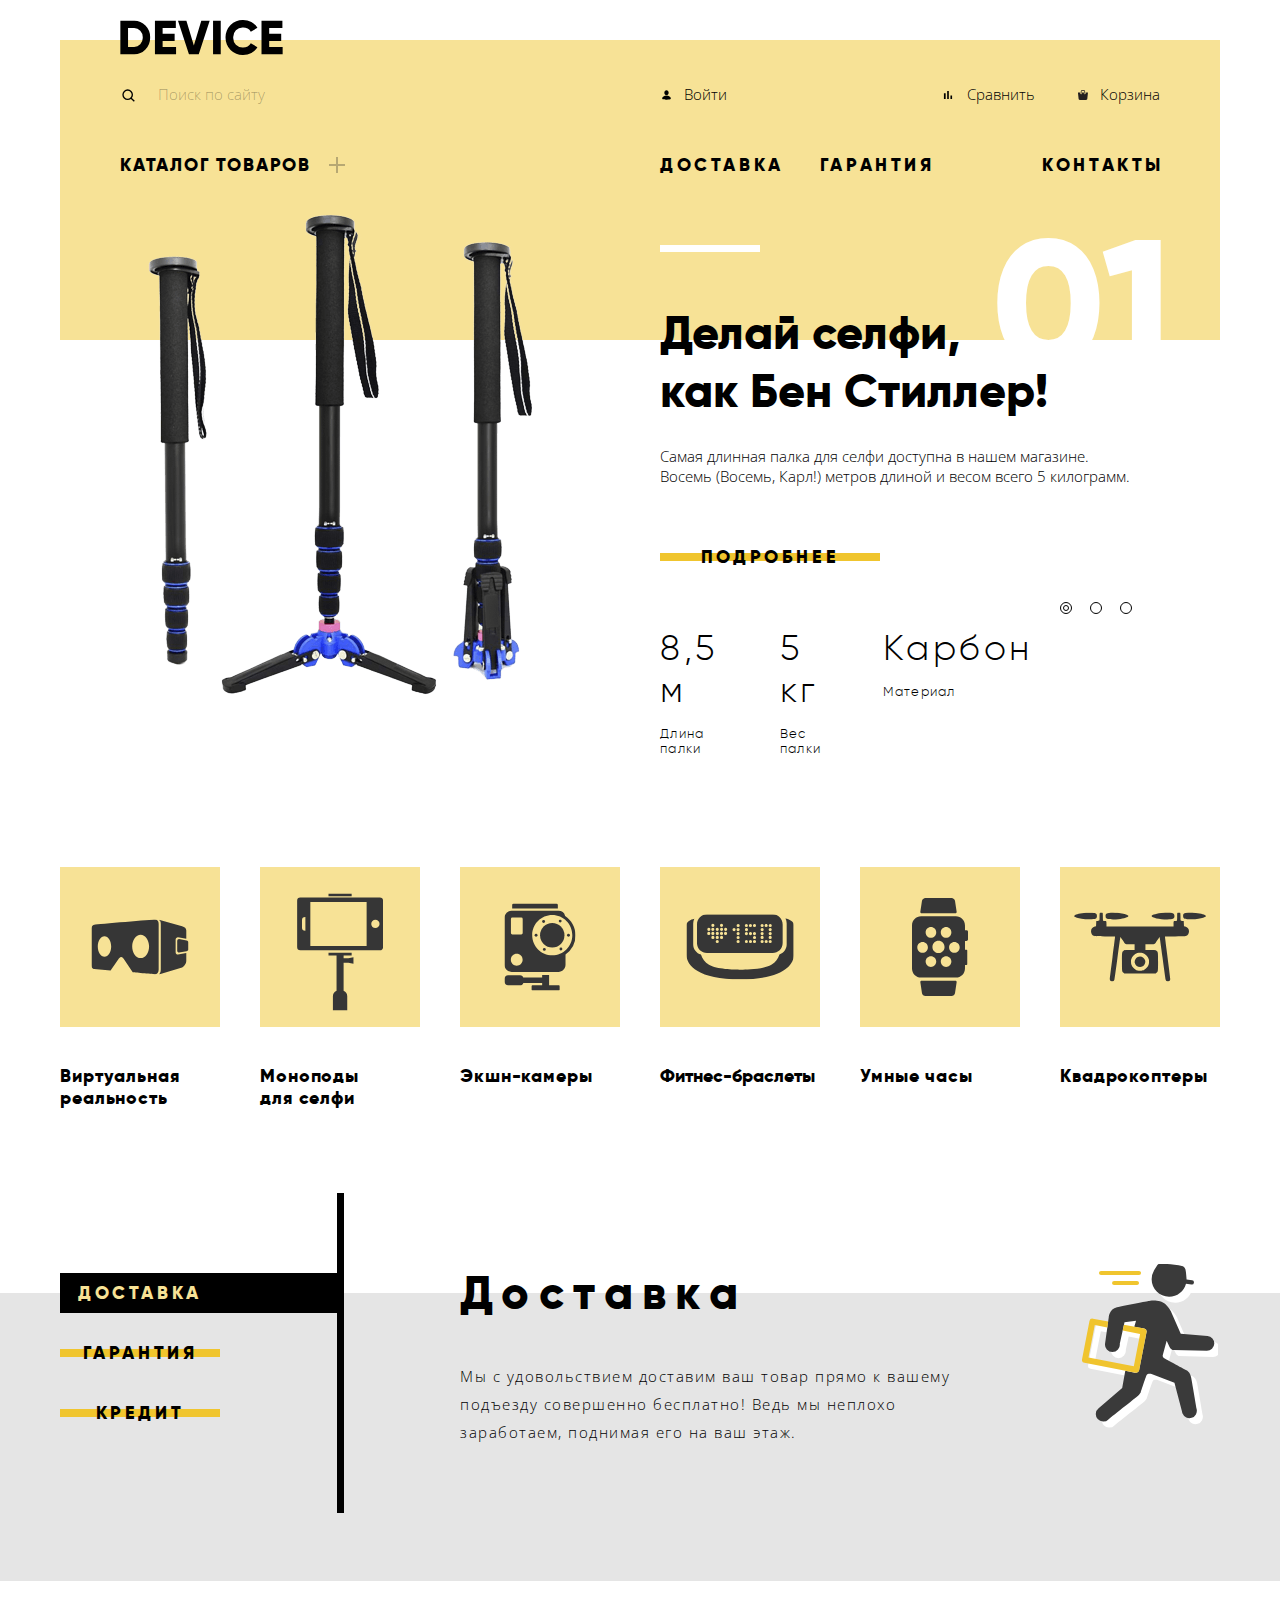
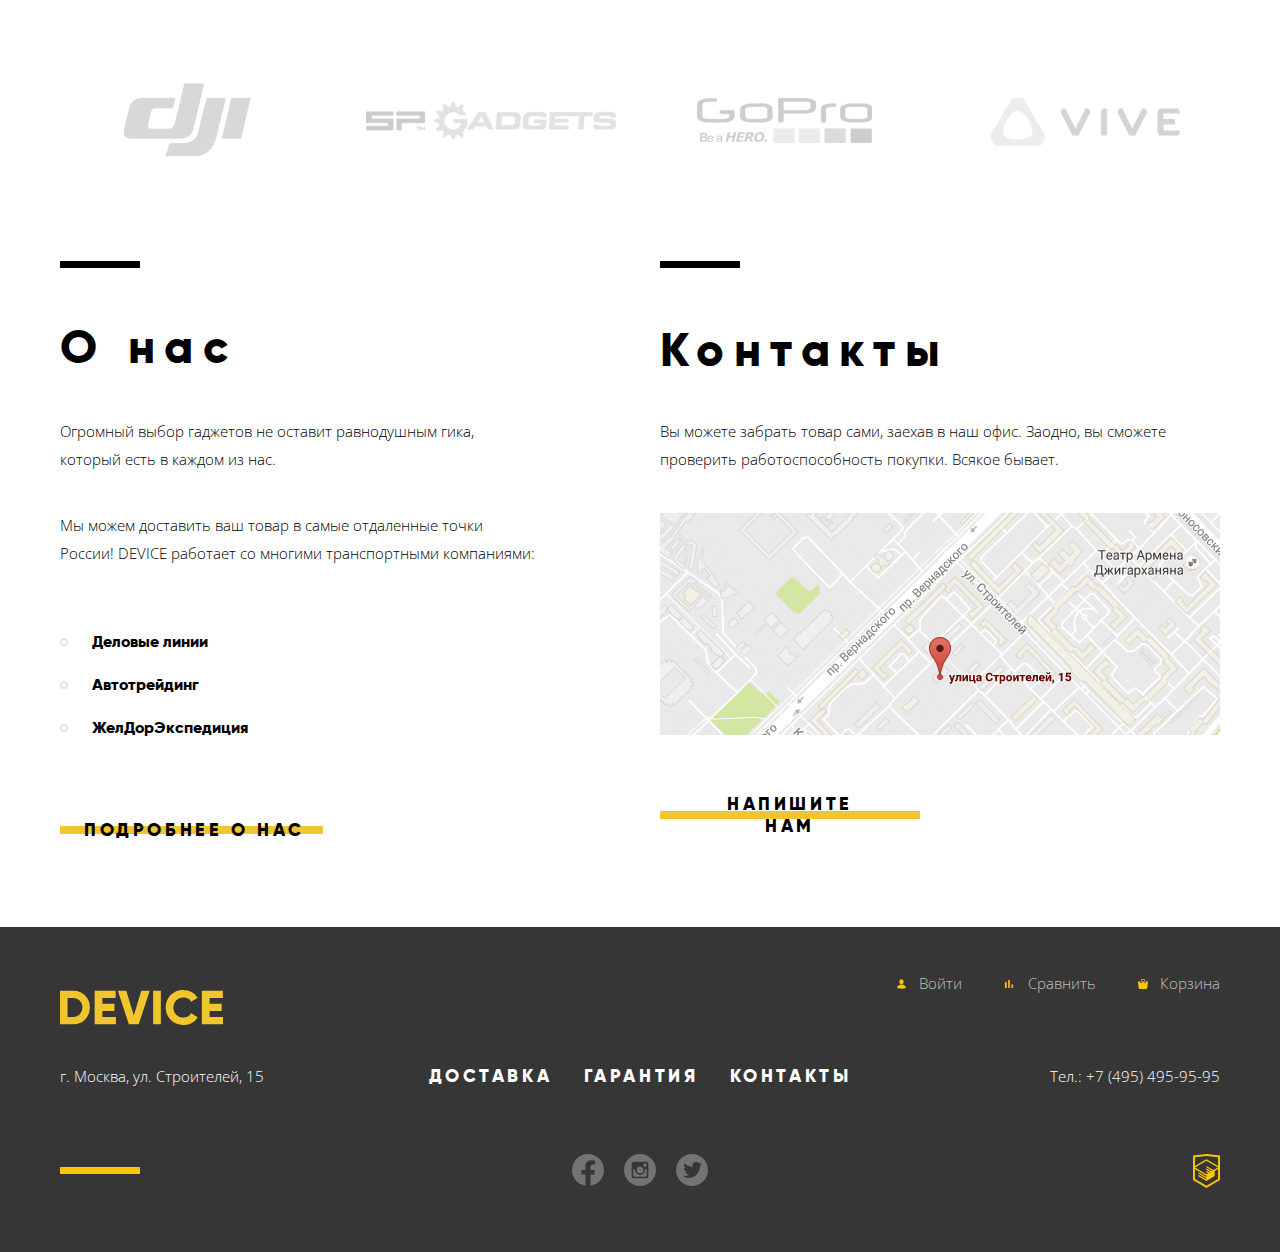
==== commit e886bfb5: "JS, префиксы, минификация" ====
--- a/index.html
+++ b/index.html
@@ -5,7 +5,7 @@
 	<title>Интернет-магазин гаджетов «Device»</title>
 	<link href="https://fonts.googleapis.com/css2?family=Open+Sans:wght@300;400&display=swap" rel="stylesheet">
 	<link href="css/normalize.css" rel="stylesheet">
-	<link href="css/style.css" rel="stylesheet">
+	<link href="css/min.style.css" rel="stylesheet">
 </head>
 <body class="page-body main-page">
 	<header class="main-header">
@@ -116,7 +116,7 @@
 											<dd>5 кг</dd>
 										</dl>
 										<dl>
-											<dt>Материал</dt>
+											<dt class="promo-slide-text">Материал</dt>
 											<dd>Карбон</dd>
 										</dl>
 									</div>
@@ -174,7 +174,7 @@
 					<li class="popular-item">
 						<a class="popular-link" href="#">
 							<div class="popular-img">
-								<svg xmlns="http://www.w3.org/2000/svg" width="97" height="55"><g fill="#363636"><path d="M84.131 32.639V20.003c0-1.309 1.045-2.37 2.335-2.37l8.326 1.581V11.02c0-2.355-1.708-3.431-4.202-4.265L67.403.175c1.616 1.391 1.889 2.04 1.889 4.396V49.78c0 2.356-.45 4.066-1.967 5.21l23.265-7.065c2.401-.833 4.202-4.216 4.202-6.572V33.44l-8.326 1.567c-1.29.002-2.335-1.06-2.335-2.368z"/><path d="M95.129 20.979l-7.598-1.444c-1.008 0-1.824.829-1.824 1.851v9.868c0 1.023.816 1.852 1.824 1.852l7.598-1.431c1.154-.419 1.824-.829 1.824-1.852V22.83c0-1.022-.766-1.507-1.824-1.851zM67.17 4.483c0-5.08-4.232-4.459-4.232-4.459S5.832 4.738 2.838 5.145.001 9.532.001 9.532L0 45.812c0 3.743 2.599 3.753 2.599 3.753l16.477 1.403L27.212 39.3s1.109-1.828 2.505-1.828c1.397 0 2.432 1.861 2.432 1.861l9.061 13.521s18.895 1.909 22.521 1.909c3.626-.001 3.439-5.024 3.439-5.024V4.483zM12.982 37.192c-3.698 0-6.696-4.601-6.696-10.275s2.998-10.275 6.696-10.275c3.698 0 6.696 4.601 6.696 10.275s-2.998 10.275-6.696 10.275zm36.158 1.426c-4.662 0-8.441-5.239-8.441-11.701 0-6.463 3.78-11.702 8.441-11.702 4.662 0 8.442 5.239 8.442 11.702 0 6.462-3.78 11.701-8.442 11.701z"/></g></svg>
+								<svg class="popular-svg" xmlns="http://www.w3.org/2000/svg" width="97" height="55"><g fill="#363636"><path d="M84.131 32.639V20.003c0-1.309 1.045-2.37 2.335-2.37l8.326 1.581V11.02c0-2.355-1.708-3.431-4.202-4.265L67.403.175c1.616 1.391 1.889 2.04 1.889 4.396V49.78c0 2.356-.45 4.066-1.967 5.21l23.265-7.065c2.401-.833 4.202-4.216 4.202-6.572V33.44l-8.326 1.567c-1.29.002-2.335-1.06-2.335-2.368z"/><path d="M95.129 20.979l-7.598-1.444c-1.008 0-1.824.829-1.824 1.851v9.868c0 1.023.816 1.852 1.824 1.852l7.598-1.431c1.154-.419 1.824-.829 1.824-1.852V22.83c0-1.022-.766-1.507-1.824-1.851zM67.17 4.483c0-5.08-4.232-4.459-4.232-4.459S5.832 4.738 2.838 5.145.001 9.532.001 9.532L0 45.812c0 3.743 2.599 3.753 2.599 3.753l16.477 1.403L27.212 39.3s1.109-1.828 2.505-1.828c1.397 0 2.432 1.861 2.432 1.861l9.061 13.521s18.895 1.909 22.521 1.909c3.626-.001 3.439-5.024 3.439-5.024V4.483zM12.982 37.192c-3.698 0-6.696-4.601-6.696-10.275s2.998-10.275 6.696-10.275c3.698 0 6.696 4.601 6.696 10.275s-2.998 10.275-6.696 10.275zm36.158 1.426c-4.662 0-8.441-5.239-8.441-11.701 0-6.463 3.78-11.702 8.441-11.702 4.662 0 8.442 5.239 8.442 11.702 0 6.462-3.78 11.701-8.442 11.701z"/></g></svg>
 							</div>
 							<h3>Виртуальная реальность</h3>
 						</a>
@@ -182,7 +182,7 @@
 					<li class="popular-item">
 						<a class="popular-link" href="catalog.html">
 							<div class="popular-img">
-								<svg xmlns="http://www.w3.org/2000/svg" width="86" height="117"><path d="M82.821 4.011H3.33A3.188 3.188 0 00.142 7.199v46.413a3.187 3.187 0 003.188 3.189h79.492a3.188 3.188 0 003.189-3.189V7.199a3.189 3.189 0 00-3.19-3.188zM8.392 37.236h-.226a3.19 3.19 0 01-3.189-3.189v-7.283a3.188 3.188 0 013.189-3.188h.226v13.66zm61.231 15.172H13.341V8.402h56.282v44.006zM78.4 34.552c-2.289 0-4.146-1.855-4.146-4.147s1.856-4.147 4.146-4.147a4.146 4.146 0 110 8.294zM31.497 0h23.157v2.758H31.497zm15.111 64.861v-2.973h8.046V59.13H31.498v2.758h8.045v35.246a6.068 6.068 0 00-3.635 5.559V117h14.335v-14.307a6.062 6.062 0 00-3.636-5.557v-27.99h4.796l5.051 1.213v-6.711l-5.051 1.213h-4.795z" fill="#363636"/></svg>
+								<svg class="popular-svg" xmlns="http://www.w3.org/2000/svg" width="86" height="117"><path d="M82.821 4.011H3.33A3.188 3.188 0 00.142 7.199v46.413a3.187 3.187 0 003.188 3.189h79.492a3.188 3.188 0 003.189-3.189V7.199a3.189 3.189 0 00-3.19-3.188zM8.392 37.236h-.226a3.19 3.19 0 01-3.189-3.189v-7.283a3.188 3.188 0 013.189-3.188h.226v13.66zm61.231 15.172H13.341V8.402h56.282v44.006zM78.4 34.552c-2.289 0-4.146-1.855-4.146-4.147s1.856-4.147 4.146-4.147a4.146 4.146 0 110 8.294zM31.497 0h23.157v2.758H31.497zm15.111 64.861v-2.973h8.046V59.13H31.498v2.758h8.045v35.246a6.068 6.068 0 00-3.635 5.559V117h14.335v-14.307a6.062 6.062 0 00-3.636-5.557v-27.99h4.796l5.051 1.213v-6.711l-5.051 1.213h-4.795z" fill="#363636"/></svg>
 							</div>
 							<h3>Моноподы<br> для селфи</h3>
 						</a>
@@ -190,7 +190,7 @@
 					<li class="popular-item">
 						<a class="popular-link" href="#">
 							<div class="popular-img">
-								<svg xmlns="http://www.w3.org/2000/svg" width="71" height="87"><g fill="#363636"><path d="M53.349 1.49c0-.736-.578-1.49-1.311-1.49H9.053C8.32 0 7.672.754 7.672 1.49v3.522h45.676V1.49zm.853 80.319h-9.597V71.426h-6.958v2.507H18.774c-.537-1.254-1.757-2.148-3.181-2.148H3.559C1.642 71.784 0 73.387 0 75.311v3.018c0 1.924 1.642 3.48 3.559 3.48h12.035c1.511 0 2.792-.896 3.269-2.326h18.785v2.326H28.13c-.533 0-1.01.437-1.01.972v3.172c0 .535.478 1.048 1.01 1.048h26.072c.533 0 .93-.513.93-1.048V82.78c0-.535-.397-.971-.93-.971zm6.464-69.419a7.037 7.037 0 00-6.771-5.05H7.148C3.25 7.34 0 10.449 0 14.361v46.9c0 3.912 3.25 7.121 7.148 7.121h46.747c3.898 0 7.126-3.209 7.126-7.121V50.915a23.228 23.228 0 0010.001-19.164c-.001-8.079-4.132-15.181-10.356-19.361zM12.238 62.151c-3.259 0-5.901-2.65-5.901-5.921 0-3.27 2.642-5.922 5.901-5.922s5.902 2.652 5.902 5.922c0 3.271-2.643 5.921-5.902 5.921zm5.961-32.605a1.42 1.42 0 01-1.418 1.422h-8.94a1.42 1.42 0 01-1.418-1.422v-14.16a1.42 1.42 0 011.418-1.423h8.939a1.42 1.42 0 011.418 1.423v14.16zm29.563 22.312c-11.076 0-20.057-9.01-20.057-20.123s8.98-20.124 20.057-20.124c11.077 0 20.058 9.01 20.058 20.124s-8.981 20.123-20.058 20.123z"/><ellipse cx="47.762" cy="31.735" rx="12.188" ry="12.229"/><circle cx="31.562" cy="31.736" r="1.435"/><circle cx="63.963" cy="31.736" r="1.435"/><circle cx="39.109" cy="17.994" r="1.435"/><ellipse cx="56.415" cy="45.476" rx="1.43" ry="1.436"/><circle cx="55.697" cy="17.565" r="1.435"/><circle cx="39.828" cy="45.906" r="1.435"/></g></svg>
+								<svg class="popular-svg" xmlns="http://www.w3.org/2000/svg" width="71" height="87"><g fill="#363636"><path d="M53.349 1.49c0-.736-.578-1.49-1.311-1.49H9.053C8.32 0 7.672.754 7.672 1.49v3.522h45.676V1.49zm.853 80.319h-9.597V71.426h-6.958v2.507H18.774c-.537-1.254-1.757-2.148-3.181-2.148H3.559C1.642 71.784 0 73.387 0 75.311v3.018c0 1.924 1.642 3.48 3.559 3.48h12.035c1.511 0 2.792-.896 3.269-2.326h18.785v2.326H28.13c-.533 0-1.01.437-1.01.972v3.172c0 .535.478 1.048 1.01 1.048h26.072c.533 0 .93-.513.93-1.048V82.78c0-.535-.397-.971-.93-.971zm6.464-69.419a7.037 7.037 0 00-6.771-5.05H7.148C3.25 7.34 0 10.449 0 14.361v46.9c0 3.912 3.25 7.121 7.148 7.121h46.747c3.898 0 7.126-3.209 7.126-7.121V50.915a23.228 23.228 0 0010.001-19.164c-.001-8.079-4.132-15.181-10.356-19.361zM12.238 62.151c-3.259 0-5.901-2.65-5.901-5.921 0-3.27 2.642-5.922 5.901-5.922s5.902 2.652 5.902 5.922c0 3.271-2.643 5.921-5.902 5.921zm5.961-32.605a1.42 1.42 0 01-1.418 1.422h-8.94a1.42 1.42 0 01-1.418-1.422v-14.16a1.42 1.42 0 011.418-1.423h8.939a1.42 1.42 0 011.418 1.423v14.16zm29.563 22.312c-11.076 0-20.057-9.01-20.057-20.123s8.98-20.124 20.057-20.124c11.077 0 20.058 9.01 20.058 20.124s-8.981 20.123-20.058 20.123z"/><ellipse cx="47.762" cy="31.735" rx="12.188" ry="12.229"/><circle cx="31.562" cy="31.736" r="1.435"/><circle cx="63.963" cy="31.736" r="1.435"/><circle cx="39.109" cy="17.994" r="1.435"/><ellipse cx="56.415" cy="45.476" rx="1.43" ry="1.436"/><circle cx="55.697" cy="17.565" r="1.435"/><circle cx="39.828" cy="45.906" r="1.435"/></g></svg>
 							</div>
 							<h3>Экшн-камеры</h3>
 						</a>
@@ -198,7 +198,7 @@
 					<li class="popular-item">
 						<a class="popular-link" href="#">
 							<div class="popular-img">
-								<svg xmlns="http://www.w3.org/2000/svg" width="107" height="65"><g fill="#363636"><path d="M98.967 4.074c.752 1.441 1.209 3.08 1.209 4.818v21.102c0 4.616-3.092 8.527-7.246 9.9-1.325 3.987-3.778 7.854-8.051 10.432-8.676 5.231-31.124 4.837-31.198 4.837-.078 0-22.513.395-31.189-4.837-4.216-2.545-6.708-6.347-8.042-10.279-4.418-1.209-7.756-5.251-7.756-10.053V8.893c0-1.688.427-3.282 1.139-4.693C4.17 5.109 0 6.918 0 10.434v29.983C0 50.668 11.839 64.85 53.657 64.85c41.82 0 53.657-14.182 53.657-24.433V10.434c-.001-3.684-4.576-5.494-8.347-6.36z"/><path d="M20.561 38.459h65.523c5.564 0 10.074-4.513 10.074-10.077V9.935c0-5.563-4.51-10.075-10.074-10.075H20.561c-5.564 0-10.075 4.511-10.075 10.075v18.447c0 5.564 4.511 10.077 10.075 10.077zM83.695 9.468a1.57 1.57 0 110 3.139 1.57 1.57 0 010-3.139zm0 4.039a1.569 1.569 0 110 3.138 1.569 1.569 0 010-3.138zm0 4.039a1.568 1.568 0 11.001 3.137 1.568 1.568 0 01-.001-3.137zm0 3.827a1.57 1.57 0 11-.001 3.14 1.57 1.57 0 01.001-3.14zm0 4.039a1.568 1.568 0 11.001 3.137 1.568 1.568 0 01-.001-3.137zM79.656 9.468c.867 0 1.568.703 1.568 1.57a1.568 1.568 0 11-3.136 0c0-.868.703-1.57 1.568-1.57zm0 15.944a1.568 1.568 0 110 3.135 1.568 1.568 0 010-3.135zM75.619 9.468a1.57 1.57 0 11-.003 3.14 1.57 1.57 0 01.003-3.14zm0 4.039a1.57 1.57 0 11-.003 3.139 1.57 1.57 0 01.003-3.139zm0 4.039a1.569 1.569 0 11-.002 3.138 1.569 1.569 0 01.002-3.138zm0 3.827a1.568 1.568 0 110 3.138 1.568 1.568 0 010-3.138zm0 4.039a1.569 1.569 0 11-.002 3.138 1.569 1.569 0 01.002-3.138zM67.965 9.468c.867 0 1.568.703 1.568 1.57a1.568 1.568 0 11-3.136 0 1.568 1.568 0 011.568-1.57zm0 8.078a1.568 1.568 0 110 3.14 1.568 1.568 0 010-3.14zm0 3.881a1.569 1.569 0 11-.002 3.136 1.569 1.569 0 01.002-3.136zm0 3.985a1.568 1.568 0 110 3.135 1.568 1.568 0 010-3.135zM63.926 9.468a1.57 1.57 0 110 3.14 1.57 1.57 0 010-3.14zm0 8.078a1.57 1.57 0 11.001 3.139 1.57 1.57 0 01-.001-3.139zm0 7.866a1.57 1.57 0 11.001 3.139 1.57 1.57 0 01-.001-3.139zM59.888 9.468a1.57 1.57 0 010 3.139 1.568 1.568 0 01-1.568-1.569 1.567 1.567 0 011.568-1.57zm0 4.039a1.57 1.57 0 11-.001 3.135 1.57 1.57 0 01.001-3.135zm0 4.039a1.57 1.57 0 11-.001 3.14 1.57 1.57 0 01.001-3.14zm0 7.866a1.57 1.57 0 010 3.137 1.569 1.569 0 010-3.137zm-8.29-15.944a1.57 1.57 0 110 3.139 1.57 1.57 0 010-3.139zm0 4.039a1.569 1.569 0 110 3.138 1.569 1.569 0 010-3.138zm0 4.039a1.568 1.568 0 11.001 3.137 1.568 1.568 0 01-.001-3.137zm0 3.881a1.568 1.568 0 110 3.137 1.569 1.569 0 010-3.137zm0 3.985a1.568 1.568 0 11.001 3.137 1.568 1.568 0 01-.001-3.137zm-4.039-11.905a1.568 1.568 0 110 3.136 1.568 1.568 0 010-3.136zm-8.502-.212a1.57 1.57 0 11-.001 3.135 1.57 1.57 0 01.001-3.135zm0 4.038a1.57 1.57 0 11-.003 3.141 1.57 1.57 0 01.003-3.141zm-4.039-8.078a1.57 1.57 0 11-.003 3.14 1.57 1.57 0 01.003-3.14zm0 4.04a1.57 1.57 0 11-.003 3.139 1.57 1.57 0 01.003-3.139zm0 4.038a1.57 1.57 0 11-.003 3.14 1.57 1.57 0 01.003-3.14zm0 4.04a1.569 1.569 0 11-.001 3.137 1.569 1.569 0 01.001-3.137zm-4.254-8.078a1.569 1.569 0 110 3.138 1.569 1.569 0 010-3.138zm0 4.038a1.57 1.57 0 110 3.139 1.57 1.57 0 010-3.139zm0 4.04a1.57 1.57 0 11-.001 3.14 1.57 1.57 0 01.001-3.14zm0 4.039a1.568 1.568 0 11.001 3.137 1.568 1.568 0 01-.001-3.137zM26.3 9.255a1.57 1.57 0 11.002 3.136 1.57 1.57 0 01-.002-3.136zm0 4.04a1.57 1.57 0 011.571 1.568 1.57 1.57 0 01-3.14 0 1.57 1.57 0 011.569-1.568zm0 4.038a1.571 1.571 0 110 3.14 1.571 1.571 0 010-3.14zm0 4.04a1.57 1.57 0 11.003 3.135 1.57 1.57 0 01-.003-3.135zm-4.037-8.078a1.57 1.57 0 11-.001 3.135 1.57 1.57 0 01.001-3.135zm0 4.038a1.57 1.57 0 010 3.14 1.57 1.57 0 010-3.14z"/></g></svg>
+								<svg class="popular-svg" xmlns="http://www.w3.org/2000/svg" width="107" height="65"><g fill="#363636"><path d="M98.967 4.074c.752 1.441 1.209 3.08 1.209 4.818v21.102c0 4.616-3.092 8.527-7.246 9.9-1.325 3.987-3.778 7.854-8.051 10.432-8.676 5.231-31.124 4.837-31.198 4.837-.078 0-22.513.395-31.189-4.837-4.216-2.545-6.708-6.347-8.042-10.279-4.418-1.209-7.756-5.251-7.756-10.053V8.893c0-1.688.427-3.282 1.139-4.693C4.17 5.109 0 6.918 0 10.434v29.983C0 50.668 11.839 64.85 53.657 64.85c41.82 0 53.657-14.182 53.657-24.433V10.434c-.001-3.684-4.576-5.494-8.347-6.36z"/><path d="M20.561 38.459h65.523c5.564 0 10.074-4.513 10.074-10.077V9.935c0-5.563-4.51-10.075-10.074-10.075H20.561c-5.564 0-10.075 4.511-10.075 10.075v18.447c0 5.564 4.511 10.077 10.075 10.077zM83.695 9.468a1.57 1.57 0 110 3.139 1.57 1.57 0 010-3.139zm0 4.039a1.569 1.569 0 110 3.138 1.569 1.569 0 010-3.138zm0 4.039a1.568 1.568 0 11.001 3.137 1.568 1.568 0 01-.001-3.137zm0 3.827a1.57 1.57 0 11-.001 3.14 1.57 1.57 0 01.001-3.14zm0 4.039a1.568 1.568 0 11.001 3.137 1.568 1.568 0 01-.001-3.137zM79.656 9.468c.867 0 1.568.703 1.568 1.57a1.568 1.568 0 11-3.136 0c0-.868.703-1.57 1.568-1.57zm0 15.944a1.568 1.568 0 110 3.135 1.568 1.568 0 010-3.135zM75.619 9.468a1.57 1.57 0 11-.003 3.14 1.57 1.57 0 01.003-3.14zm0 4.039a1.57 1.57 0 11-.003 3.139 1.57 1.57 0 01.003-3.139zm0 4.039a1.569 1.569 0 11-.002 3.138 1.569 1.569 0 01.002-3.138zm0 3.827a1.568 1.568 0 110 3.138 1.568 1.568 0 010-3.138zm0 4.039a1.569 1.569 0 11-.002 3.138 1.569 1.569 0 01.002-3.138zM67.965 9.468c.867 0 1.568.703 1.568 1.57a1.568 1.568 0 11-3.136 0 1.568 1.568 0 011.568-1.57zm0 8.078a1.568 1.568 0 110 3.14 1.568 1.568 0 010-3.14zm0 3.881a1.569 1.569 0 11-.002 3.136 1.569 1.569 0 01.002-3.136zm0 3.985a1.568 1.568 0 110 3.135 1.568 1.568 0 010-3.135zM63.926 9.468a1.57 1.57 0 110 3.14 1.57 1.57 0 010-3.14zm0 8.078a1.57 1.57 0 11.001 3.139 1.57 1.57 0 01-.001-3.139zm0 7.866a1.57 1.57 0 11.001 3.139 1.57 1.57 0 01-.001-3.139zM59.888 9.468a1.57 1.57 0 010 3.139 1.568 1.568 0 01-1.568-1.569 1.567 1.567 0 011.568-1.57zm0 4.039a1.57 1.57 0 11-.001 3.135 1.57 1.57 0 01.001-3.135zm0 4.039a1.57 1.57 0 11-.001 3.14 1.57 1.57 0 01.001-3.14zm0 7.866a1.57 1.57 0 010 3.137 1.569 1.569 0 010-3.137zm-8.29-15.944a1.57 1.57 0 110 3.139 1.57 1.57 0 010-3.139zm0 4.039a1.569 1.569 0 110 3.138 1.569 1.569 0 010-3.138zm0 4.039a1.568 1.568 0 11.001 3.137 1.568 1.568 0 01-.001-3.137zm0 3.881a1.568 1.568 0 110 3.137 1.569 1.569 0 010-3.137zm0 3.985a1.568 1.568 0 11.001 3.137 1.568 1.568 0 01-.001-3.137zm-4.039-11.905a1.568 1.568 0 110 3.136 1.568 1.568 0 010-3.136zm-8.502-.212a1.57 1.57 0 11-.001 3.135 1.57 1.57 0 01.001-3.135zm0 4.038a1.57 1.57 0 11-.003 3.141 1.57 1.57 0 01.003-3.141zm-4.039-8.078a1.57 1.57 0 11-.003 3.14 1.57 1.57 0 01.003-3.14zm0 4.04a1.57 1.57 0 11-.003 3.139 1.57 1.57 0 01.003-3.139zm0 4.038a1.57 1.57 0 11-.003 3.14 1.57 1.57 0 01.003-3.14zm0 4.04a1.569 1.569 0 11-.001 3.137 1.569 1.569 0 01.001-3.137zm-4.254-8.078a1.569 1.569 0 110 3.138 1.569 1.569 0 010-3.138zm0 4.038a1.57 1.57 0 110 3.139 1.57 1.57 0 010-3.139zm0 4.04a1.57 1.57 0 11-.001 3.14 1.57 1.57 0 01.001-3.14zm0 4.039a1.568 1.568 0 11.001 3.137 1.568 1.568 0 01-.001-3.137zM26.3 9.255a1.57 1.57 0 11.002 3.136 1.57 1.57 0 01-.002-3.136zm0 4.04a1.57 1.57 0 011.571 1.568 1.57 1.57 0 01-3.14 0 1.57 1.57 0 011.569-1.568zm0 4.038a1.571 1.571 0 110 3.14 1.571 1.571 0 010-3.14zm0 4.04a1.57 1.57 0 11.003 3.135 1.57 1.57 0 01-.003-3.135zm-4.037-8.078a1.57 1.57 0 11-.001 3.135 1.57 1.57 0 01.001-3.135zm0 4.038a1.57 1.57 0 010 3.14 1.57 1.57 0 010-3.14z"/></g></svg>
 							</div>
 							<h3>Фитнес-браслеты</h3>
 						</a>
@@ -206,7 +206,7 @@
 					<li class="popular-item">
 						<a class="popular-link" href="#">
 							<div class="popular-img">
-								<svg xmlns="http://www.w3.org/2000/svg" width="56" height="98"><path d="M54.494 32.197h-1.515v-4.64c0-5.052-4.087-9.186-9.082-9.186H9.082C4.086 18.372 0 22.505 0 27.557v42.868c0 5.052 4.087 9.185 9.083 9.185h34.815c4.995 0 9.082-4.133 9.082-9.185V67.01h1.515a.764.764 0 00.757-.764V52.467a.765.765 0 00-.757-.766H52.98v-8.788h1.515c.832 0 1.514-.688 1.514-1.531v-7.654a1.529 1.529 0 00-1.515-1.531zm-20.412-3.109c2.926 0 5.299 2.398 5.299 5.358s-2.373 5.358-5.299 5.358-5.298-2.398-5.298-5.358 2.372-5.358 5.298-5.358zm-15.137 0c2.925 0 5.298 2.398 5.298 5.358s-2.373 5.358-5.298 5.358c-2.926 0-5.298-2.398-5.298-5.358s2.372-5.358 5.298-5.358zM5.297 49.397c0-2.959 2.371-5.358 5.298-5.358 2.926 0 5.298 2.399 5.298 5.358 0 2.959-2.373 5.358-5.298 5.358-2.927.001-5.298-2.399-5.298-5.358zm13.648 19.497c-2.926 0-5.298-2.398-5.298-5.358s2.372-5.358 5.298-5.358c2.925 0 5.298 2.398 5.298 5.358s-2.373 5.358-5.298 5.358zm1.49-19.903c0-3.382 2.711-6.124 6.055-6.124s6.055 2.742 6.055 6.124-2.711 6.124-6.055 6.124c-3.344-.001-6.055-2.742-6.055-6.124zm13.647 19.903c-2.926 0-5.298-2.398-5.298-5.358s2.372-5.358 5.298-5.358 5.299 2.398 5.299 5.358-2.373 5.358-5.299 5.358zm8.302-14.138c-2.927 0-5.298-2.399-5.298-5.358 0-2.959 2.371-5.358 5.298-5.358 2.926 0 5.298 2.399 5.298 5.358 0 2.958-2.372 5.358-5.298 5.358zM9.646 15.31h33.687c.843 0 1.432-.681 1.306-1.514L43.023 3.028l-.002-.002C42.771 1.362 41.189 0 39.506 0H13.474c-1.686 0-3.268 1.362-3.517 3.028L8.342 13.795c-.125.833.461 1.515 1.304 1.515zm33.687 67.361H9.646c-.843 0-1.429.683-1.304 1.516l1.615 10.767c.25 1.666 1.832 3.028 3.516 3.028h26.032c1.684 0 3.266-1.362 3.517-3.026v-.002l1.615-10.767c.128-.833-.461-1.516-1.304-1.516z" fill="#363636"/></svg>
+								<svg class="popular-svg" xmlns="http://www.w3.org/2000/svg" width="56" height="98"><path d="M54.494 32.197h-1.515v-4.64c0-5.052-4.087-9.186-9.082-9.186H9.082C4.086 18.372 0 22.505 0 27.557v42.868c0 5.052 4.087 9.185 9.083 9.185h34.815c4.995 0 9.082-4.133 9.082-9.185V67.01h1.515a.764.764 0 00.757-.764V52.467a.765.765 0 00-.757-.766H52.98v-8.788h1.515c.832 0 1.514-.688 1.514-1.531v-7.654a1.529 1.529 0 00-1.515-1.531zm-20.412-3.109c2.926 0 5.299 2.398 5.299 5.358s-2.373 5.358-5.299 5.358-5.298-2.398-5.298-5.358 2.372-5.358 5.298-5.358zm-15.137 0c2.925 0 5.298 2.398 5.298 5.358s-2.373 5.358-5.298 5.358c-2.926 0-5.298-2.398-5.298-5.358s2.372-5.358 5.298-5.358zM5.297 49.397c0-2.959 2.371-5.358 5.298-5.358 2.926 0 5.298 2.399 5.298 5.358 0 2.959-2.373 5.358-5.298 5.358-2.927.001-5.298-2.399-5.298-5.358zm13.648 19.497c-2.926 0-5.298-2.398-5.298-5.358s2.372-5.358 5.298-5.358c2.925 0 5.298 2.398 5.298 5.358s-2.373 5.358-5.298 5.358zm1.49-19.903c0-3.382 2.711-6.124 6.055-6.124s6.055 2.742 6.055 6.124-2.711 6.124-6.055 6.124c-3.344-.001-6.055-2.742-6.055-6.124zm13.647 19.903c-2.926 0-5.298-2.398-5.298-5.358s2.372-5.358 5.298-5.358 5.299 2.398 5.299 5.358-2.373 5.358-5.299 5.358zm8.302-14.138c-2.927 0-5.298-2.399-5.298-5.358 0-2.959 2.371-5.358 5.298-5.358 2.926 0 5.298 2.399 5.298 5.358 0 2.958-2.372 5.358-5.298 5.358zM9.646 15.31h33.687c.843 0 1.432-.681 1.306-1.514L43.023 3.028l-.002-.002C42.771 1.362 41.189 0 39.506 0H13.474c-1.686 0-3.268 1.362-3.517 3.028L8.342 13.795c-.125.833.461 1.515 1.304 1.515zm33.687 67.361H9.646c-.843 0-1.429.683-1.304 1.516l1.615 10.767c.25 1.666 1.832 3.028 3.516 3.028h26.032c1.684 0 3.266-1.362 3.517-3.026v-.002l1.615-10.767c.128-.833-.461-1.516-1.304-1.516z" fill="#363636"/></svg>
 							</div>
 							<h3>Умные часы</h3>
 						</a>
@@ -214,7 +214,7 @@
 					<li class="popular-item">
 						<a class="popular-link" href="#">
 							<div class="popular-img">
-								<svg xmlns="http://www.w3.org/2000/svg" width="132" height="69"><g fill="#363636"><path d="M12.052.258C6.507.745 1.838 1.85.575 2.93c-.722.616-.722.616-.232 1.156.644.72 3.713 1.645 7.247 2.237 3.998.668 12.51.693 13.724.051 1.211-.668 1.624-1.414 1.624-2.981 0-1.619-.62-2.416-2.218-2.853C19.274.154 14.94 0 12.052.258zm13.722.23c-.129.283-.258 2.108-.258 4.112 0 4.061.155 3.778-2.192 3.933l-1.03.077-.13 2.545-.129 2.544-1.186.283c-2.58.668-4 2.595-3.792 5.294.128 1.927 1.03 3.341 2.579 4.087 1.109.513 1.47.538 11.246.538 5.545 0 10.137.079 10.188.18.051.13-1.11 9.408-2.58 20.64-1.444 11.23-2.682 20.997-2.708 21.666-.051 1.617.826 2.62 2.348 2.62 1.237 0 2.012-.64 2.321-1.9.13-.514 1.496-10.334 3.018-21.822 1.522-11.463 2.863-20.869 2.94-20.869.104 0 1.084 1.413 2.193 3.136 2.94 4.626 2.399 4.317 7.635 4.317h4.359v5.63l-5.133.077c-4.72.077-5.21.127-5.881.615-1.573 1.157-1.625 1.415-1.625 10.977 0 9.534.026 9.792 1.522 11.05l.851.695h31.365l.851-.696c1.496-1.257 1.52-1.515 1.52-11.05 0-9.56-.05-9.819-1.622-10.976-.671-.488-1.161-.538-5.882-.615l-5.132-.077v-5.63h4.36c5.234 0 4.693.309 7.633-4.317 1.11-1.723 2.09-3.136 2.194-3.136.076 0 1.418 9.406 2.94 20.869 1.522 11.488 2.889 21.308 3.018 21.821.31 1.26 1.082 1.902 2.321 1.902 1.521 0 2.4-1.004 2.347-2.621-.026-.67-1.264-10.436-2.71-21.666-1.468-11.232-2.63-20.51-2.577-20.64.05-.101 4.641-.18 10.19-.18 9.774 0 10.135-.025 11.243-.538 1.548-.746 2.45-2.16 2.58-4.087.206-2.699-1.212-4.626-3.792-5.294l-1.187-.283-.127-2.544-.13-2.545-1.031-.077c-2.347-.155-2.194.128-2.194-3.933 0-2.004-.128-3.829-.257-4.112-.206-.36-.543-.488-1.367-.488-.619 0-1.238.128-1.42.309-.206.205-.31 1.465-.31 3.932 0 2.467-.102 3.727-.309 3.932-.18.18-.901.308-1.65.308-1.625 0-1.65.052-1.65 3.11v2.287H32.48v-2.287c0-3.058-.024-3.11-1.65-3.11-.748 0-1.47-.129-1.65-.308-.207-.205-.31-1.465-.31-3.932 0-2.467-.103-3.727-.31-3.932-.18-.18-.8-.309-1.418-.309-.825 0-1.16.128-1.368.488zm42.843 40.12c2.889.899 5.392 3.393 6.166 6.168.439 1.543.31 4.216-.284 5.784-.696 1.875-2.685 4.01-4.565 4.935-1.29.642-1.754.719-3.921.719s-2.631-.077-3.92-.719c-1.885-.926-3.87-3.06-4.567-4.935-.592-1.568-.722-4.24-.283-5.784.748-2.723 3.25-5.27 6.061-6.168 2.012-.642 3.3-.642 5.313 0z"/><path d="M63.794 44.438c-2.037.925-3.507 3.649-3.069 5.73.774 3.677 4.823 5.553 7.996 3.702 1.985-1.158 2.99-3.547 2.45-5.783-.568-2.39-2.734-4.138-5.158-4.138-.646 0-1.626.232-2.22.489zM36.092.154c-3.92.668-4.513 1.131-4.513 3.444 0 1.825.463 2.416 2.268 2.956 1.55.462 7.172.514 10.5.128 6.86-.822 11.321-2.544 9.698-3.752-1.265-.9-4.902-1.876-9.054-2.39-2.475-.308-7.996-.54-8.9-.386zm53.392.104C83.165.848 77.62 2.339 77.62 3.444c0 1.722 7.84 3.47 15.63 3.495 5.804 0 7.196-.642 7.196-3.34 0-1.825-.619-2.622-2.373-3.085C96.423.103 92.398 0 89.484.258zm23.292.025c-1.78.231-3.018.77-3.43 1.491-.387.77-.31 2.904.154 3.572.928 1.31 1.652 1.465 7.068 1.465 3.661 0 5.802-.129 7.867-.488 3.534-.592 6.603-1.517 7.248-2.237.49-.54.49-.54-.233-1.156-1.34-1.13-5.958-2.185-11.916-2.672-3.481-.283-4.488-.283-6.758.025z"/></g></svg>
+								<svg class="popular-svg" xmlns="http://www.w3.org/2000/svg" width="132" height="69"><g fill="#363636"><path d="M12.052.258C6.507.745 1.838 1.85.575 2.93c-.722.616-.722.616-.232 1.156.644.72 3.713 1.645 7.247 2.237 3.998.668 12.51.693 13.724.051 1.211-.668 1.624-1.414 1.624-2.981 0-1.619-.62-2.416-2.218-2.853C19.274.154 14.94 0 12.052.258zm13.722.23c-.129.283-.258 2.108-.258 4.112 0 4.061.155 3.778-2.192 3.933l-1.03.077-.13 2.545-.129 2.544-1.186.283c-2.58.668-4 2.595-3.792 5.294.128 1.927 1.03 3.341 2.579 4.087 1.109.513 1.47.538 11.246.538 5.545 0 10.137.079 10.188.18.051.13-1.11 9.408-2.58 20.64-1.444 11.23-2.682 20.997-2.708 21.666-.051 1.617.826 2.62 2.348 2.62 1.237 0 2.012-.64 2.321-1.9.13-.514 1.496-10.334 3.018-21.822 1.522-11.463 2.863-20.869 2.94-20.869.104 0 1.084 1.413 2.193 3.136 2.94 4.626 2.399 4.317 7.635 4.317h4.359v5.63l-5.133.077c-4.72.077-5.21.127-5.881.615-1.573 1.157-1.625 1.415-1.625 10.977 0 9.534.026 9.792 1.522 11.05l.851.695h31.365l.851-.696c1.496-1.257 1.52-1.515 1.52-11.05 0-9.56-.05-9.819-1.622-10.976-.671-.488-1.161-.538-5.882-.615l-5.132-.077v-5.63h4.36c5.234 0 4.693.309 7.633-4.317 1.11-1.723 2.09-3.136 2.194-3.136.076 0 1.418 9.406 2.94 20.869 1.522 11.488 2.889 21.308 3.018 21.821.31 1.26 1.082 1.902 2.321 1.902 1.521 0 2.4-1.004 2.347-2.621-.026-.67-1.264-10.436-2.71-21.666-1.468-11.232-2.63-20.51-2.577-20.64.05-.101 4.641-.18 10.19-.18 9.774 0 10.135-.025 11.243-.538 1.548-.746 2.45-2.16 2.58-4.087.206-2.699-1.212-4.626-3.792-5.294l-1.187-.283-.127-2.544-.13-2.545-1.031-.077c-2.347-.155-2.194.128-2.194-3.933 0-2.004-.128-3.829-.257-4.112-.206-.36-.543-.488-1.367-.488-.619 0-1.238.128-1.42.309-.206.205-.31 1.465-.31 3.932 0 2.467-.102 3.727-.309 3.932-.18.18-.901.308-1.65.308-1.625 0-1.65.052-1.65 3.11v2.287H32.48v-2.287c0-3.058-.024-3.11-1.65-3.11-.748 0-1.47-.129-1.65-.308-.207-.205-.31-1.465-.31-3.932 0-2.467-.103-3.727-.31-3.932-.18-.18-.8-.309-1.418-.309-.825 0-1.16.128-1.368.488zm42.843 40.12c2.889.899 5.392 3.393 6.166 6.168.439 1.543.31 4.216-.284 5.784-.696 1.875-2.685 4.01-4.565 4.935-1.29.642-1.754.719-3.921.719s-2.631-.077-3.92-.719c-1.885-.926-3.87-3.06-4.567-4.935-.592-1.568-.722-4.24-.283-5.784.748-2.723 3.25-5.27 6.061-6.168 2.012-.642 3.3-.642 5.313 0z"/><path d="M63.794 44.438c-2.037.925-3.507 3.649-3.069 5.73.774 3.677 4.823 5.553 7.996 3.702 1.985-1.158 2.99-3.547 2.45-5.783-.568-2.39-2.734-4.138-5.158-4.138-.646 0-1.626.232-2.22.489zM36.092.154c-3.92.668-4.513 1.131-4.513 3.444 0 1.825.463 2.416 2.268 2.956 1.55.462 7.172.514 10.5.128 6.86-.822 11.321-2.544 9.698-3.752-1.265-.9-4.902-1.876-9.054-2.39-2.475-.308-7.996-.54-8.9-.386zm53.392.104C83.165.848 77.62 2.339 77.62 3.444c0 1.722 7.84 3.47 15.63 3.495 5.804 0 7.196-.642 7.196-3.34 0-1.825-.619-2.622-2.373-3.085C96.423.103 92.398 0 89.484.258zm23.292.025c-1.78.231-3.018.77-3.43 1.491-.387.77-.31 2.904.154 3.572.928 1.31 1.652 1.465 7.068 1.465 3.661 0 5.802-.129 7.867-.488 3.534-.592 6.603-1.517 7.248-2.237.49-.54.49-.54-.233-1.156-1.34-1.13-5.958-2.185-11.916-2.672-3.481-.283-4.488-.283-6.758.025z"/></g></svg>
 							</div>
 							<h3>Квадрокоптеры</h3>
 						</a>
@@ -375,7 +375,7 @@
 				</p>
 				<p class="feedback-item">
 					<label for="feedback-email">Ваш e-mail:</label>
-					<input class="feedback-login-email" type="email" name="email" id="feedback-email" placeholder="email@example.com" autocomplete="on">
+					<input class="feedback-login-email invalid" type="email" name="email" id="feedback-email" placeholder="email@example.com" autocomplete="on">
 					<!-- При невалидном значении поля добавить class="invalid" -->
 				</p>
 			</div>
@@ -388,7 +388,7 @@
 		</form>
 		<button class="modal-close" type="button" aria-label="Закрыть"></button>
 	</section>
-	<script src="js/modal.js"></script>
-	<script src="js/map.js"></script>
+	<script src="js/min.map.js"></script>
+	<script src="js/min.modal.js"></script>
 </body>
 </html>--- a/css/min.style.css
+++ b/css/min.style.css
@@ -0,0 +1 @@
+@-webkit-keyframes bounce{0%{transform:translateY(-2000px)}30%{transform:translateY(30px)}90%{transform:translateY(-10px)}to{transform:translateY(0)}}@keyframes bounce{0%{transform:translateY(-2000px)}30%{transform:translateY(30px)}90%{transform:translateY(-10px)}to{transform:translateY(0)}}@-webkit-keyframes shake{0%,to{transform:translateX(0)}10%,30%,50%,70%,90%{transform:translateX(-10px)}20%,40%,60%,80%{transform:translateX(10px)}}@keyframes shake{0%,to{transform:translateX(0)}10%,30%,50%,70%,90%{transform:translateX(-10px)}20%,40%,60%,80%{transform:translateX(10px)}}:root{--basic-black: #000000;--basic-black-opacity-six: rgba(0, 0, 0, 0.6);--basic-black-opacity-five: rgba(0, 0, 0, 0.5);--basic-black-opacity-four: rgba(0, 0, 0, 0.4);--basic-black-opacity-three: rgba(0, 0, 0, 0.3);--basic-black-opacity-two: rgba(0, 0, 0, 0.2);--basic-black-opacity-one: rgba(0, 0, 0, 0.1);--basic-dark: #363636;--basic-grey: #464646;--basic-dark-grey: #7e7e7e;--basic-half-grey: #dcdcdc;--basic-light-grey: #e5e5e5;--basic-white: #ffffff;--basic-white-opacity-seven: rgba(255, 255, 255, 0.7);--basic-white-opacity-three: rgba(255, 255, 255, 0.3);--bg-input: #f2f2f2;--bg-input-hover: #eaeaea;--bg-pagination: #ebebeb;--bg-pagination-hover: #d9d9d9;--special-yellow: #f7e296;--special-dark-yellow: #f0c52e;--special-green: #91c92f;--special-pink: #f6dada;--toggle: #c4c4c4}@font-face{font-family:"Gilroy";font-style:normal;font-weight:800;src:local("Gilroy-Extrabold"),url(../fonts/Gilroy-Extrabold.woff2) format("woff2"),url(../fonts/Gilroy-Extrabold.woff) format("woff")}@font-face{font-family:"Gilroy";font-style:normal;font-weight:300;src:local("Gilroy-Light"),url(../fonts/Gilroy-Light.woff2) format("woff2"),url(../fonts/Gilroy-Light.woff) format("woff")}*,::after,::before{box-sizing:border-box}body{min-width:1240px;margin:0;padding:0;font-weight:300;font-size:15px;line-height:28px;font-family:"Open Sans","Arial",sans-serif;color:var(--basic-black);background-color:var(--basic-white)}a{text-decoration:none}img{max-width:100%;height:auto}.visually-hidden:not(:focus):not(:active),input[type=checkbox].visually-hidden,input[type=radio].visually-hidden{position:absolute;width:1px;height:1px;margin:-1px;border:0;padding:0;white-space:nowrap;-webkit-clip-path:inset(100%);clip-path:inset(100%);clip:rect(0 0 0 0);overflow:hidden}.container{width:1240px;margin:0 auto;padding:0 40px}.page{height:100%}.page-body{display:grid;grid-template-rows:-webkit-min-content 1fr -webkit-min-content;grid-template-rows:min-content 1fr min-content;align-content:start;min-height:100%}.btn{position:relative;z-index:1;width:220px;padding:7px 0;font-weight:800;font-size:18px;line-height:22px;font-family:"Gilroy","Arial",sans-serif;letter-spacing:.2em;color:var(--basic-black);text-transform:uppercase;text-align:center;background:0 0;border:0}.btn::before{content:"";position:absolute;top:50%;left:0;transform:translateY(-50%);z-index:-1;width:100%;height:8px;background-color:var(--special-dark-yellow)}.btn:focus::before,.btn:hover::before{height:40px}.btn:active,.search input[type=search]{color:var(--basic-black-opacity-three)}.btn-services{width:160px;cursor:pointer;outline:0}.btn-services.current,.btn-services:active{color:var(--special-yellow)}.btn-services.current{position:relative}.btn-services.current::before,.btn-services:active::before{content:"";position:absolute;width:284px;height:40px;background:var(--basic-black)}.btn-filter{width:200px}.btn-product-card{width:200px;margin-bottom:16px}.about-btn{padding-left:24px;padding-right:18px}.contacts-btn{width:260px;margin-top:auto;padding-left:38px;padding-right:38px}.wrapper{position:relative;padding:20px 60px 164px;background-image:linear-gradient(var(--basic-white) 40px,var(--special-yellow) 40px)}.main-header-logo{display:block;width:163px;height:35px;margin-bottom:15px}.main-user-navigation{display:flex;justify-content:space-between;align-items:baseline;width:100%;margin-bottom:34px;line-height:20px}.search{position:relative;display:flex;width:440px;margin-right:100px}.search::before{content:"";position:absolute;top:50%;left:0;transform:translateY(-50%);display:block;width:16px;height:16px;background-image:url(../img/search.svg);background-repeat:no-repeat;background-position:center center}.search p{margin:0}.search input[type=search]{position:relative;width:356px;padding:14px 0 14px 38px;font:inherit;line-height:20px;background-color:transparent;border:0;border-bottom:2px solid transparent}.search input[type=search]::-webkit-input-placeholder{color:var(--basic-black-opacity-three)}.search input[type=search]::-ms-input-placeholder{color:var(--basic-black-opacity-three)}.search input[type=search]::-moz-placeholder{color:var(--basic-black-opacity-three)}.search input[type=search]:hover::-webkit-input-placeholder{color:var(--basic-black-opacity-six)}.search input[type=search]:hover::-ms-input-placeholder{color:var(--basic-black-opacity-six)}.search input[type=search]:hover::-moz-placeholder{color:var(--basic-black-opacity-six)}.search input[type=search]:active,.search input[type=search]:focus{color:var(--basic-black);border-bottom:2px solid var(--basic-black);outline:0}.search button{opacity:0;padding:12px 15px;font:inherit;line-height:20px;text-transform:uppercase;background-color:transparent;border:2px solid var(--basic-black)}.search button:focus,.search button:hover{color:var(--basic-white);background-color:var(--basic-black);opacity:1}.search button:active{color:var(--basic-white-opacity-three);background-color:var(--basic-black)}.search input[type=search]:focus~button[type=submit]{opacity:1}.main-user{display:flex;flex-wrap:wrap;width:500px;margin:0;padding:0}.main-user li:nth-child(2){margin-left:auto;margin-right:41px}.main-user-item a{display:block}.main-page .main-user-login{position:relative;padding-left:24px}.main-page .main-user-login::before{content:"";position:absolute;top:4px;left:0;width:13px;height:14px;background-image:url(../img/user.svg);background-repeat:no-repeat;background-position:center center}.main-page .main-user-login:hover::before,.main-user-compare:hover::before{opacity:.6}.main-page .main-user-login:focus::before,.main-user-compare:focus::before{opacity:.6}.main-page .main-user-login:active::before,.main-user-compare:active::before{opacity:.3}.main-user-cart,.main-user-compare{position:relative;padding-left:26px}.main-user-cart::before,.main-user-compare::before{content:"";position:absolute;top:4px;left:0;width:13px;height:14px;background-image:url(../img/compare.svg);background-repeat:no-repeat;background-position:center center}.main-user-cart{padding-left:24px}.main-user-cart::before{background-image:url(../img/cart.svg)}.main-user-cart:hover::before{opacity:.6}.main-user-cart:focus::before{opacity:.6}.main-user-cart:active::before{opacity:.3}.main-navigation{font-weight:800;font-size:18px;line-height:22px;font-family:"Gilroy","Arial",sans-serif;text-transform:uppercase}.main-menu-link{letter-spacing:.2em}.main-menu{display:flex;width:100%;margin:0;padding:0}.main-menu li:first-child{width:240px;margin-right:300px}.main-menu li:nth-child(2){margin-right:36px}.main-menu li:last-child{margin-left:auto;margin-right:-4px}.main-menu-item:first-child>a{position:relative;letter-spacing:.1em}.main-menu-item:first-child>a::after{position:absolute;content:"";top:4px;right:-34px;width:16px;height:16px;background-image:url(../img/plus.svg);opacity:.3}.sub-menu-wrapper{position:absolute;top:176px;left:0;z-index:1;display:none;flex-wrap:wrap;justify-content:start;width:1160px;margin:0;padding:0 60px 28px;background-color:var(--special-yellow)}.sub-menu{margin:0;padding:0;font-weight:300;font-size:15px;line-height:20px;font-family:"Open Sans","Arial",sans-serif;text-transform:none}.column{padding-top:28px;margin-right:20px}.column-1{width:220px}.column-2{width:165px}.column-3{width:200px}.sub-menu-item{margin-bottom:16px}.sub-menu-link{letter-spacing:0}.main-menu,.main-user,.sub-menu{list-style:none}.main-menu a,.main-user a,.sub-menu a{color:var(--basic-black)}.main-menu a:focus,.main-menu a:hover,.main-user a:focus,.main-user a:hover,.sub-menu a:focus,.sub-menu a:hover{color:var(--basic-black-opacity-six)}.main-menu a:active,.main-user a:active,.sub-menu a:active{color:var(--basic-black-opacity-three)}.main-menu-item:nth-child(1):hover .sub-menu-wrapper{display:flex}.promo{margin-top:-146px;margin-bottom:86px}.promo-slider{position:relative}.promo-controls-list{position:absolute;bottom:160px;right:88px;z-index:4;display:flex;justify-content:space-between;width:72px;margin:0;padding:0;list-style:none}.promo-controls-item button{padding:0;width:12px;height:12px;background-color:transparent;border:1px solid var(--basic-black);border-radius:50%;cursor:pointer}.promo-controls-item .current{background-image:url(../img/button-current.svg);background-repeat:no-repeat;background-position:center center}.promo-slides{counter-reset:item;list-style:none}.promo-slides,.promo-slides li{margin:0;padding:0}.promo-slides li::before{position:absolute;counter-increment:item;content:counter(item);right:53px;font-weight:800;font-size:179px;line-height:219px;font-family:"Gilroy","Arial",sans-serif;color:var(--basic-white);text-transform:uppercase}.promo-slides li:nth-child(1)::before{content:"01";right:47px}.promo-slides li:nth-child(2)::before{content:"02";right:54px}.promo-slides li:nth-child(3)::before{content:"03"}.promo-slide{display:none}.promo-slide-current{display:block}.slide-wrapper{display:flex;justify-content:space-between}.promo-slide-monopods .slide-wrapper{padding-bottom:25px}.promo-slide-bracelet .slide-wrapper{padding-bottom:2px}.promo-slide-quadcopter .slide-wrapper{padding-bottom:30px}.promo-slide-image{width:560px;text-align:center}.promo-slide-monopods .promo-slide-image{padding-top:17px}.promo-slide-bracelet .promo-slide-image{padding-top:43px}.promo-slide-quadcopter .promo-slide-image{padding-top:100px}.image-monopods{width:384px;height:486px}.image-bracelet{width:345px;height:483px;margin-left:18px}.image-quadcopter{width:526px;height:334px;margin-left:28px}.promo-slide-text{position:relative;width:560px}.promo-slide-text::before{content:"";position:absolute;top:51px;width:100px;height:7px;background-color:var(--basic-white)}.promo-slide-title{margin:110px 0 26px;font-weight:800;font-size:47px;line-height:58px;font-family:"Gilroy","Arial",sans-serif}.promo-slide-description{width:500px;margin:0 0 53px;line-height:20px}.promo-slide-text a{display:block;margin-bottom:51px}.promo-slide-specifications{display:flex}.promo-slide-specifications dl{display:flex;flex-direction:column;margin:0 62px 0 0;padding:0}.promo-slide-quadcopter dl{margin-right:27px}.promo-slide-specifications dl:last-child{margin:0}.promo-slide-specifications dd,.promo-slide-specifications dt{font-weight:300;font-family:"Gilroy","Arial",sans-serif;letter-spacing:.1em}.promo-slide-specifications dt{order:2;font-size:13px;line-height:15px}.materials{padding-left:4px}.promo-slide-specifications dd{margin:0 0 16px;font-size:36px;line-height:42px}.popular-list{display:flex;justify-content:space-between;padding:0;line-height:22px;font-family:"Gilroy","Arial",sans-serif;list-style:none}.popular-list,.popular-list h3{margin:0;font-weight:800;font-size:18px}.popular-list a{position:relative;letter-spacing:.05em;color:var(--basic-black)}.popular-item:nth-child(4)>a{letter-spacing:0}.popular-item{width:160px}.popular-img{position:relative;width:160px;height:160px;margin-bottom:38px;background-color:var(--special-yellow)}.popular-img svg{position:absolute;top:50%;left:50%;transform:translate(-50%,-50%)}.popular-item:nth-child(2) .popular-svg{top:85px}.popular-link:hover>.popular-img{background-color:var(--special-dark-yellow)}.popular-link:focus>.popular-img{background-color:var(--special-dark-yellow)}.popular-link:active .popular-svg,.popular-link:active>h3{opacity:.3}.services{min-height:385px;margin-bottom:90px;padding-top:84px;padding-bottom:68px;background-image:linear-gradient(var(--basic-white) 184px,var(--basic-light-grey) 184px)}.services-slider{display:flex}.services-slider-controls ul{display:flex;flex-direction:column;justify-content:center;min-width:284px;min-height:320px;margin:0;padding:0;border-right:7px solid var(--basic-black);list-style:none}.services-list{width:100%;margin:12px 0;padding:0}.services-slide{display:none}.feedback-form input,.feedback-form label,.feedback-form textarea,.services-slides .current,a.brands-dji:hover::before,a.brands-gopro:hover::before,a.brands-sp-gadgets:hover::before,a.brands-vive:hover::before{display:block}.services-slides{padding-top:71px;padding-left:116px}.about h2,.services-slide h3{font-size:47px;line-height:58px;letter-spacing:.2em}.services-slide h3{margin:0 0 40px;font-weight:800;font-family:"Gilroy","Arial",sans-serif}.services-slide p{width:574px;margin:0;letter-spacing:.1em}.services-slide-delivery p{padding-right:40px}.brands-list a,.services-slide-credit,.services-slide-delivery,.services-slide-warranty{position:relative}.services-slide-credit::before,.services-slide-delivery::before,.services-slide-warranty::before{content:"";position:absolute;right:-184px;width:136px;height:164px;background-image:url(../img/delivery.svg);background-repeat:no-repeat;background-position:center center}.services-slide-credit::before,.services-slide-warranty::before{top:-18px;right:-202px;width:171px;height:195px;background-image:url(../img/warranty.svg)}.services-slide-credit::before{top:-23px;right:-178px;width:156px;height:188px;background-image:url(../img/credit.svg)}.brands{margin-bottom:90px}.about-contacts-wrapper,.brands-list{display:flex;justify-content:space-between}.brands-list{margin:0;padding:0;list-style:none}.brands-list a{display:block;width:260px;height:100px}a.brands-dji::before,a.brands-gopro::before,a.brands-sp-gadgets::before,a.brands-vive::before{content:"";position:absolute;display:none;width:260px;height:100px;background-image:url(../img/logo-1-color.png);background-repeat:no-repeat;background-position:center center}a.brands-gopro::before,a.brands-sp-gadgets::before,a.brands-vive::before{background-image:url(../img/logo-2-color.png)}a.brands-gopro::before,a.brands-vive::before{background-image:url(../img/logo-3-color.png)}a.brands-vive::before{background-image:url(../img/logo-4-color.png)}.about-contacts-wrapper{margin-bottom:83px}.about{position:relative;width:500px;padding-top:57px}.about-traffic li::before,.about::before,.contacts::before{content:"";position:absolute;top:0;width:80px;height:7px;background-color:var(--basic-black)}.about h2{margin:0 0 41px}.about p{margin:0 22px 38px 0}.about h2,.about-traffic,.contacts h2{font-weight:800;font-family:"Gilroy","Arial",sans-serif}.about-traffic{margin:61px 0 74px;padding:0;font-size:16px;line-height:28px;list-style:none}.about-traffic li{position:relative;margin-bottom:15px;padding-left:32px}.about-traffic li::before{top:50%;left:0;transform:translate(0,-50%);width:8px;height:8px;background-color:var(--basic-wight);border:2px solid var(--basic-light-grey);border-radius:50%}.contacts{position:relative;display:flex;flex-direction:column;width:560px;padding-top:60px}.contacts h2{margin:0 0 38px;font-size:47px;line-height:58px;letter-spacing:.2em}.contacts p{margin:0 0 40px}.main-footer{padding-top:46px;padding-bottom:64px;color:var(--basic-white);background-color:var(--basic-dark)}.footer-user{display:flex;justify-content:space-between;min-height:52px;margin-bottom:40px;line-height:20px;color:var(--basic-white-opacity-seven)}.footer-logo{align-self:flex-end;width:163px;height:35px}.footer-user-navigation{display:flex;justify-content:space-between;align-self:flex-start;width:325px;margin:0;padding:0;list-style:none}.footer-user-navigation a{color:var(--basic-white-opacity-seven)}.footer-user-navigation a:focus,.footer-user-navigation a:hover{color:var(--basic-white)}.footer-user-navigation a:active{color:var(--basic-white-opacity-three)}.main-page .footer-user-navigation-login{position:relative;padding-left:24px}.main-page .footer-user-navigation-login::before{content:"";position:absolute;top:4px;left:0;width:13px;height:14px;background-image:url(../img/user-yellow.svg);background-repeat:no-repeat;background-position:center center}.footer-user-navigation-login:hover::before{opacity:.6}.footer-user-navigation-login:focus::before{opacity:.6}.footer-user-navigation-login:active::before{opacity:.3}.footer-user-navigation-compare{position:relative;padding-left:26px}.footer-user-navigation-compare::before{content:"";position:absolute;top:4px;left:0;width:13px;height:14px;background-image:url(../img/compare-yellow.svg);background-repeat:no-repeat;background-position:center center}.footer-user-navigation-compare:hover::before{opacity:.6}.footer-user-navigation-compare:focus::before{opacity:.6}.footer-user-navigation-compare:active::before{opacity:.3}.footer-user-navigation-cart{position:relative;padding-left:24px}.footer-user-navigation-cart::before{content:"";position:absolute;top:4px;left:0;width:13px;height:14px;background-image:url(../img/cart-yellow.svg);background-repeat:no-repeat;background-position:center center}.footer-user-navigation-cart:hover::before{opacity:.6}.footer-user-navigation-cart:focus::before,.social-btn-link:focus,.social-btn-link:hover{opacity:.6}.footer-user-navigation-cart:active::before{opacity:.3}.footer-conditions{display:flex;justify-content:space-between;align-items:center;padding-bottom:67px;line-height:20px}.footer-adress{width:260px;margin:0;padding:0}.footer-site-menu{display:flex;justify-content:space-between;flex-wrap:wrap;min-width:423px;margin:0;padding:0;font-weight:800;font-size:18px;line-height:22px;font-family:"Gilroy","Arial",sans-serif;text-transform:uppercase;list-style:none}.footer-site-menu a{display:block;letter-spacing:.2em;color:var(--basic-white)}.footer-site-menu a:focus,.footer-site-menu a:hover{color:var(--basic-white-opacity-seven)}.footer-site-menu a:active{color:var(--basic-white-opacity-three)}.footer-contacts{width:260px;text-align:right;color:var(--basic-white)}.footer-social{position:relative;display:flex;line-height:20px;color:var(--basic-white-opacity-seven)}.footer-social::before{content:"";position:absolute;top:13px;left:0;width:80px;height:7px;background-color:var(--basic-white);background-color:#ffc600}.social-btn{display:flex;justify-content:space-between;width:136px;margin:0 auto 0 512px;padding:0;list-style:none}.social-btn li{margin-right:20px}.social-btn li:nth-child(3){margin-right:0}.social-btn a{color:var(--basic-white-opacity-seven)}.social-btn a:focus,.social-btn a:hover{color:var(--basic-white);opacity:.6}.social-btn a:active{color:var(--basic-white-opacity-three);opacity:.1}.social-btn-link{display:flex;width:32px;height:32px;opacity:.3}.social-btn-facebook{background-image:url(../img/fb.svg)}.social-btn-instagram{background-image:url(../img/instagram.svg)}.social-btn-twitter{background-image:url(../img/twitter.svg)}.social-btn-link:active{opacity:.1}.copyright{width:27px;height:34px;color:var(--basic-white);background-image:url(../img/logo-html.svg)}.copyright:focus,.copyright:hover,.inner-page .main-header-logo:focus,.inner-page .main-header-logo:hover{opacity:.6}.copyright:active{opacity:.1}.copyright:focus,.copyright:hover{color:var(--basic-white-opacity-seven)}.copyright:active{color:var(--basic-white-opacity-three)}.modal{position:fixed;top:0;right:0;bottom:0;left:0;display:none;width:960px;height:550px;margin:auto;box-shadow:0 10px 16px rgba(0,0,0,.15)}.modal-show{display:block;-webkit-animation:bounce .6s;animation:bounce .6s}.modal-error{-webkit-animation:shake .6s;animation:shake .6s}.modal-close{position:absolute;z-index:3;top:20px;right:20px;width:55px;height:55px;margin:0;padding:0;background-color:var(--special-dark-yellow);border:0;border-radius:50%;opacity:.5;cursor:pointer}.modal-close:focus,.modal-close:hover{opacity:1}.inner-page .main-header-logo:active,.modal-close:active{opacity:.3}.modal-close::before{content:"";position:absolute;top:50%;left:50%;transform:translate(-50%,-50%);display:block;width:30px;height:30px;background-image:url(../img/modal-close.svg);background-repeat:no-repeat;background-position:center center}.modal-feedback,.modal-map{top:120px;bottom:auto;z-index:5}.modal-map iframe{border:0}.modal-map img{position:absolute;top:0;left:0;z-index:-1;margin:0}.modal-feedback{padding:92px 100px 76px;background-color:var(--basic-white)}.feedback-form{font-weight:800;font-size:18px;line-height:22px;font-family:"Gilroy","Arial",sans-serif}.feedback-wrapper{display:flex;justify-content:space-between}.feedback-item{margin:0 0 33px}.feedback-form label{margin-bottom:10px}.feedback-wrapper input,.feedback-wrapper label{width:360px}.feedback-form input[type=email],.feedback-form input[type=text]{padding:13px 20px;background-color:var(--bg-input);border:2px solid transparent}.feedback-form input[type=text]::-webkit-input-placeholder{font-weight:300;font-size:14px;line-height:16px;font-family:"Gilroy","Arial",sans-serif;color:var(--basic-black-opacity-four)}.feedback-form input[type=text]::-ms-input-placeholder{font-weight:300;font-size:14px;line-height:16px;font-family:"Gilroy","Arial",sans-serif;color:var(--basic-black-opacity-four)}.feedback-form input[type=text]::-moz-placeholder{font-weight:300;font-size:14px;line-height:16px;font-family:"Gilroy","Arial",sans-serif;color:var(--basic-black-opacity-four)}.feedback-form input[type=email]::-webkit-input-placeholder,.feedback-form textarea::-webkit-input-placeholder{font-weight:300;font-size:14px;line-height:16px;font-family:"Gilroy","Arial",sans-serif;color:var(--basic-black-opacity-four)}.feedback-form input[type=email]::-ms-input-placeholder,.feedback-form textarea::-ms-input-placeholder{font-weight:300;font-size:14px;line-height:16px;font-family:"Gilroy","Arial",sans-serif;color:var(--basic-black-opacity-four)}.feedback-form input[type=email]::-moz-placeholder,.feedback-form textarea::-moz-placeholder{font-weight:300;font-size:14px;line-height:16px;font-family:"Gilroy","Arial",sans-serif;color:var(--basic-black-opacity-four)}.feedback-form input[type=email]:hover,.feedback-form input[type=text]:hover,.feedback-form textarea:hover{background-color:var(--bg-input-hover)}.feedback-form input[type=email]:focus,.feedback-form input[type=text]:focus,.feedback-form textarea:focus{color:var(--basic-dark);background-color:var(--basic-white);border:2px solid var(--special-yellow);outline:0}.feedback-form textarea{width:760px;min-height:167px;margin-bottom:44px;padding:15px 20px;background-color:var(--bg-input);border:2px solid transparent;resize:none}.feedback-form input.invalid,.feedback-form textarea.invalid{color:var(--basic-black-opasity-four);background-color:var(--special-pink)}.feedback-form button{width:200px;padding:9px 35px}.inner-page .main-header{margin-bottom:44px}.inner-page .wrapper{padding-bottom:50px}.inner-page .main-user li:nth-child(2){margin:0;padding:0}.inner-page .main-user li:nth-child(3){margin-left:auto;margin-right:41px}.main-user-account{position:relative;margin-right:19px;padding-left:24px}.main-user-account::before{content:"";position:absolute;top:4px;left:0;width:13px;height:14px;background-image:url(../img/user.svg);background-repeat:no-repeat;background-position:center center}.main-user-account:hover::before{opacity:.6}.main-user-account:focus::before{opacity:.6}.main-user-account:active::before{opacity:.3}.breadcrumbs a,.inner-page .main-user-login,.sort-list a{color:var(--basic-black-opacity-three)}.page-catalog .page-title{margin:0 0 30px;padding:0 60px;font-weight:800;font-size:47px;line-height:58px;font-family:"Gilroy","Arial",sans-serif}.breadcrumbs-wraper{margin-bottom:50px}.page-catalog .breadcrumbs{display:flex;margin:0;padding:0 60px;font-size:14px;line-height:19px;color:var(--basic-black-opacity-three);list-style:none}.breadcrumbs li{position:relative;padding-right:40px}.breadcrumbs-item:not(:last-child) a::after{content:"";position:absolute;top:6px;right:15px;width:8px;height:8px;background-image:url(../img/nav-arrow.svg);background-repeat:no-repeat;background-position:center center}.breadcrumbs a:focus,.breadcrumbs a:hover{color:var(--basic-black-opacity-six)}.breadcrumbs a:active{color:var(--basic-black-opacity-one)}.sort-wraper{background-image:linear-gradient(to right,var(--basic-half-grey) 0,var(--basic-half-grey) 50%,var(--basic-light-grey) 50%,var(--basic-light-grey) 100%)}.filters-product-wraper .container,.sort-wraper .container{display:grid;grid-template-columns:328px 1fr;align-content:start}.filters-header{width:330px;background-color:var(--basic-half-grey)}.filters-header h2{padding-left:60px}.sort{display:flex;padding-left:72px;background-color:var(--basic-light-grey)}.sort-price{margin:0}.filters-header h2,.sort h2{margin:0;padding-top:25px;padding-bottom:25px;font-weight:800;font-size:16px;line-height:20px;font-family:"Gilroy","Arial",sans-serif;letter-spacing:.1em;text-transform:uppercase}.sort-list{display:flex;flex-wrap:wrap;width:500px;margin:0;padding:25px 0 25px 73px;font-weight:400;font-size:14px;line-height:19px;color:var(--basic-black-opacity-three);list-style:none}.sort-list li{padding-right:30px}.sort-list a:focus,.sort-list a:hover{color:var(--basic-black-opacity-six)}.product-card a,.sort-item-current,.sort-list a:active{color:var(--basic-black)}.sort-price{padding:0;list-style:none}.sort-max,.sort-min{position:relative}.sort-min a::after{content:"";position:absolute;top:30px;right:-95px;width:10px;height:10px;background-image:url(../img/icon-dir.svg);background-repeat:no-repeat;background-position:center center;opacity:.2}.sort-min a:hover::after{opacity:.4}.sort-min a:focus::after{opacity:.4}.sort-min a:active::after,.sort-min-current a::after{opacity:1}.sort-max a::after{content:"";position:absolute;top:30px;right:-128px;width:10px;height:10px;background-image:url(../img/icon-dir.svg);background-repeat:no-repeat;background-position:center center;transform:rotate(180deg);opacity:.2}.sort-max a:hover::after{opacity:.4}.sort-max a:focus::after{opacity:.4}.sort-max a:active::after,.sort-max-current a::after{opacity:1}.filters-product-wraper{background-image:linear-gradient(to right,var(--basic-light-grey) 0,var(--basic-light-grey) 50%,var(--basic-white) 50%,var(--basic-white) 100%)}.filters{width:330px;padding-top:86px;padding-left:60px;background-color:var(--basic-light-grey)}.filter-item{margin:0;padding:0;border:0}.range-filter{width:200px;margin-bottom:49px}.filter-item legend,.price-controls label{font-size:14px;font-family:"Gilroy","Arial",sans-serif}.filter-item legend{position:relative;margin-bottom:32px;font-weight:800;line-height:17px;letter-spacing:.1em}legend.cost{margin-bottom:30px}.filter-item legend::before{content:"";position:absolute;top:-16px;width:200px;height:2px;background-color:var(--basic-black)}.range-controls{position:relative;height:21px;padding-top:9px}.range-controls .scale{height:2px;background:var(--basic-black-opacity-two)}.range-controls .bar{width:65%;height:2px;background:var(--special-green)}.range-controls .toggle{position:absolute;top:0;width:20px;height:20px;padding:0;background-color:var(--toggle);border:8px solid var(--basic-white);border-radius:50%;box-shadow:0 2px 2px rgba(0,0,0,.18);cursor:pointer}.range-controls .toggle-max{left:114px}.price-controls label{font-weight:300;line-height:16px}.price-controls input{width:60px;margin-right:16px;padding:0;font-size:inherit;font-family:inherit;background:0 0;border:0}.filter ul{font-size:14px;line-height:19px;list-style:none}.filter-color{margin:0 0 56px;padding:0}.connection li,.filter-color li{margin-bottom:20px;padding-left:42px}.connection label,.filter-color label{position:relative;display:block;cursor:pointer;-webkit-user-select:none;-moz-user-select:none;user-select:none}.filter-input-checkbox+label::before{content:"";position:absolute;top:50%;left:-42px;transform:translateY(-50%);width:24px;height:24px;border:2px solid var(--basic-black);border-radius:2px}.filter-input-checkbox:checked+label::after{content:"";position:absolute;top:5px;left:-37px;width:24px;height:24px;background-image:url(../img/checkbox-on.svg);background-repeat:no-repeat;background-position:0 0}.filter-input-checkbox+label:hover::before,.filter-input-checkbox:checked+label:hover::after{opacity:.6}.filter-input-checkbox+label:focus::before,.filter-input-checkbox:checked+label:focus::after{opacity:.6}.filter-input-checkbox+label:active::before,.filter-input-checkbox:checked+label:active::after{opacity:1}input[type=checkbox]:disabled+label,input[type=checkbox]:disabled+label::after,input[type=checkbox]:disabled+label::before,input[type=checkbox]:disabled+label:active::after,input[type=checkbox]:disabled+label:hover::after{opacity:.5;cursor:default}.connection{margin:0 0 47px;padding:0}.filter-input-radio+label::before{content:"";position:absolute;top:50%;left:-42px;transform:translateY(-50%);width:24px;height:24px;border:2px solid var(--basic-black);border-radius:50%}.filter-input-radio:checked+label::after{content:"";position:absolute;top:6px;left:-34px;width:8px;height:8px;background:var(--basic-black);border-radius:50%}.filter-input-radio+label:hover::before,.filter-input-radio:checked+label:hover::after{opacity:.6}.filter-input-radio+label:focus::before,.filter-input-radio:checked+label:focus::after{opacity:.6}.filter-input-radio+label:active::before,.filter-input-radio:checked+label:active::after{opacity:.6}input[type=radio]:disabled+label,input[type=radio]:disabled+label::after,input[type=radio]:disabled+label::before,input[type=radio]:disabled+label:hover::after{opacity:.5;cursor:default}.product{width:830px;padding-top:46px;padding-left:72px;background-color:var(--basic-white)}.product-list{display:flex;justify-content:space-between;flex-wrap:wrap;margin:0;padding:0;list-style:none}.product-item{margin-top:24px;margin-bottom:24px}.product-card{width:360px}.product-hover-wrapper:hover .hover-links{display:flex}.product-hover-wrapper:hover>.product-img{opacity:.7}.product-card,.product-new{position:relative}.product-new::before{content:"new";position:absolute;top:29px;right:25px;z-index:3;width:62px;height:62px;padding:21px 0;font-weight:800;font-size:12px;line-height:15px;font-family:"Gilroy","Arial",sans-serif;color:var(--basic-black-opacity-three);text-transform:uppercase;text-align:center;border:2px solid var(--basic-black-opacity-three);border-radius:50%}.product-img{width:360px;height:380px;margin:0;-o-object-fit:contain;object-fit:contain}.product-card h3,.product-card span{font-family:"Gilroy","Arial",sans-serif;letter-spacing:.05em}.product-card h3{width:300px;margin:0;padding-left:2px;font-weight:800;font-size:18px;line-height:22px}.product-info-wrapper{display:flex;justify-content:space-between;align-items:baseline;margin-top:22px}.product-card span{width:85px;margin-right:-4px;font-weight:300;font-size:16px;line-height:18px;white-space:nowrap}.hover-links{position:absolute;z-index:2;top:173px;left:50%;transform:translateX(-50%);display:none;flex-wrap:wrap;justify-content:center;width:360px}a.product-card-link{font-size:13px;line-height:18px;letter-spacing:.1em;color:var(--basic-black-opacity-five)}a.product-card-link:focus,a.product-card-link:hover{color:var(--basic-black)}a.product-card-link:active{color:var(--basic-black-opacity-two)}.pagination-list,.pagination-list a{color:var(--basic-black-opacity-three)}.pagination-list,.pagination-list ul{display:flex;padding:0;list-style:none}.pagination-list{justify-content:space-between;margin:16px 0 78px;font-style:normal;font-weight:800;font-size:16px;line-height:20px;font-family:"Gilroy","Arial",sans-serif;text-transform:uppercase;background-color:var(--bg-pagination)}.pagination-list ul{margin:0 0 0 10px}.pagination-list a{display:block;padding:25px 30px;letter-spacing:.1em}a.pagination-item-back,a.pagination-item-current,a.pagination-item-forward{color:var(--basic-black)}a.pagination-item-back:focus,a.pagination-item-back:hover,a.pagination-item-forward:focus,a.pagination-item-forward:hover{background-color:var(--bg-pagination-hover)}a.pagination-item-back:active,a.pagination-item-forward:active{color:var(--basic-black-opacity-three)}.pagination-list a.current:focus,.pagination-list a.current:hover{color:var(--basic-black);background-color:var(--bg-pagination)}.pagination-list a.current:active{color:var(--basic-black);background-color:var(--bg-pagination)}.pagination-list-sub a{padding:25px 15px}.pagination-list-sub a:focus,.pagination-list-sub a:hover{color:var(--basic-black-opacity-six)}.pagination-list-sub a.current,.pagination-list-sub a:active{color:var(--basic-black)}.inner-page .footer-logo:focus,.inner-page .footer-logo:hover{opacity:.6}.inner-page .footer-logo:active{opacity:.3}.inner-page .footer-user-navigation{width:480px}.inner-page .footer-user-navigation li:nth-child(1){margin-right:8px}.inner-page .footer-user-navigation li:nth-child(2){margin:0;padding:0}.inner-page .footer-user-navigation li:nth-child(3){margin-left:auto;margin-right:41px}.footer-user-navigation-account{position:relative;margin-right:19px;padding-left:24px}.footer-user-navigation-account::before{content:"";position:absolute;top:4px;left:0;width:13px;height:14px;background-image:url(../img/user-yellow.svg);background-repeat:no-repeat;background-position:center center}.footer-user-navigation-account:hover::before{opacity:.6}.footer-user-navigation-account:focus::before{opacity:.6}.footer-user-navigation-account:active::before{opacity:.3}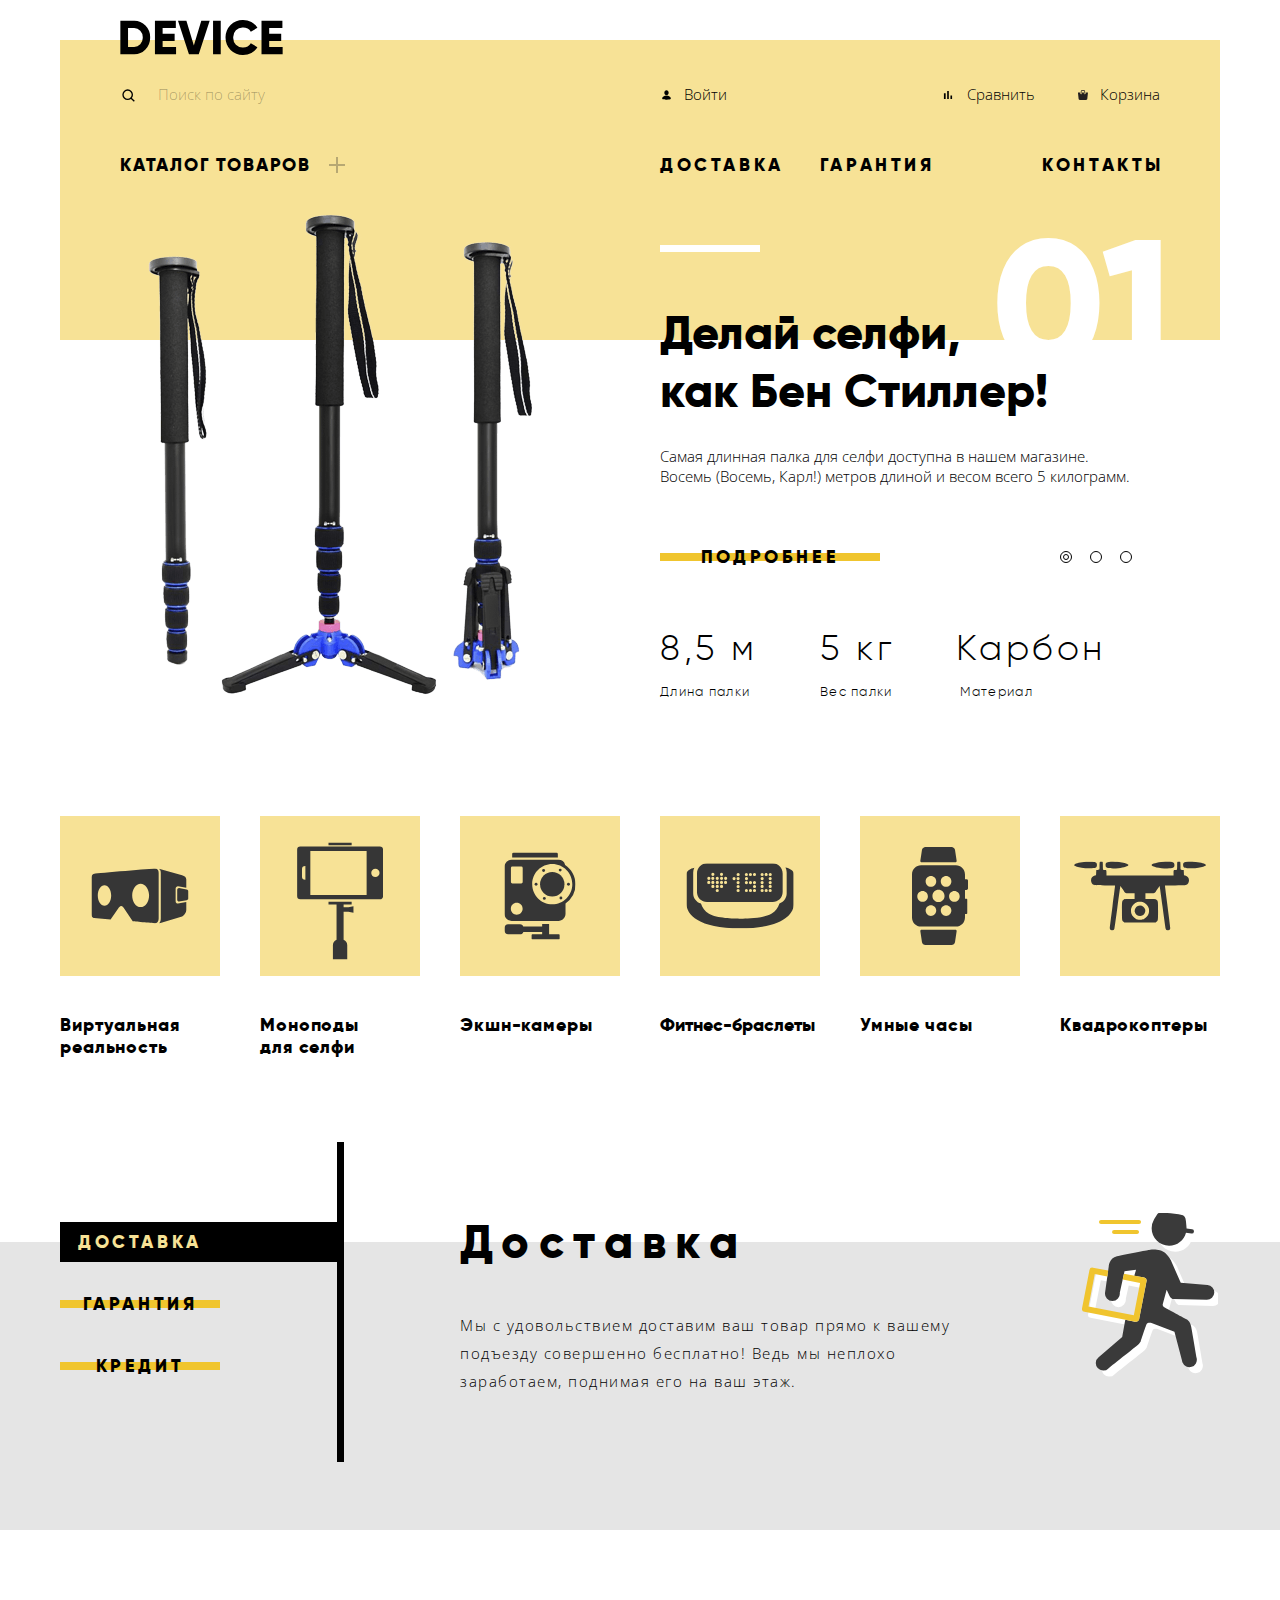
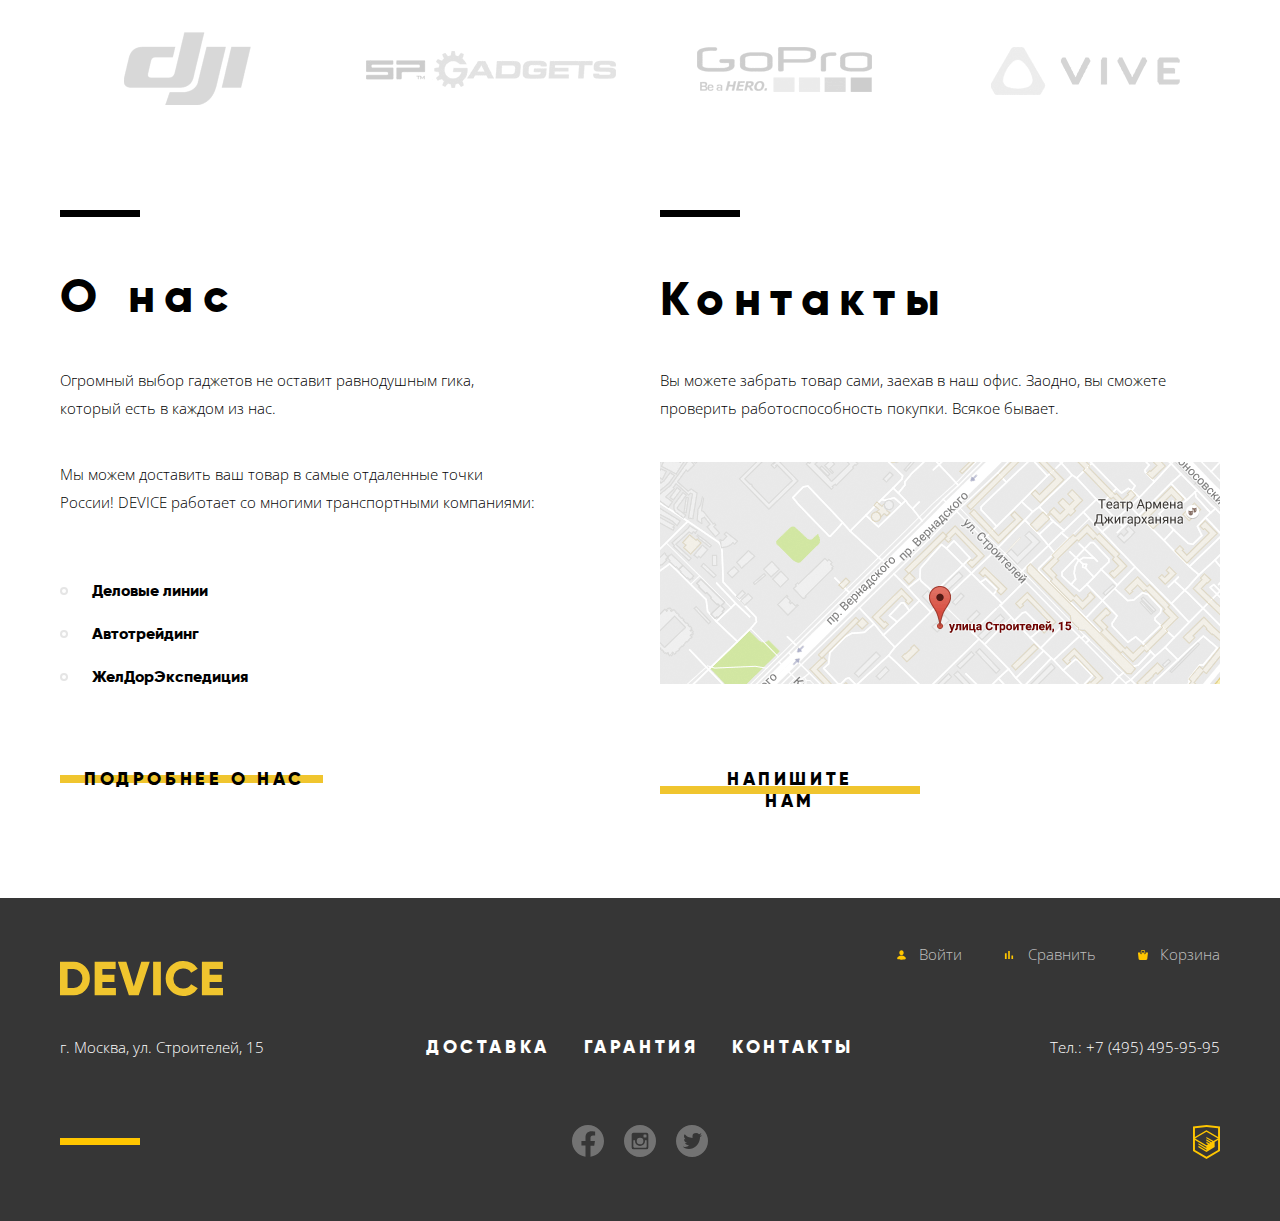
==== commit 7b31a0d0: "Правки по критериям" ====
--- a/index.html
+++ b/index.html
@@ -83,19 +83,17 @@
 			<div class="container">
 				<h2 class="visually-hidden">Презентация товара</h2>
 				<div class="promo-slider">
-					<div class="promo-controls">
-						<ul class="promo-controls-list">
-							<li class="promo-controls-item">
-								<button class="current" type="button" aria-label="Первый слайд"></button>
-							</li>
-							<li class="promo-controls-item">
-								<button type="button" aria-label="Второй слайд"></button>
-							</li>
-							<li class="promo-controls-item">
-								<button type="button" aria-label="Третий слайд"></button>
-							</li>
-						</ul>
-					</div>
+					<ul class="promo-controls-list">
+						<li class="promo-controls-item">
+							<button class="current" type="button" aria-label="Первый слайд"></button>
+						</li>
+						<li class="promo-controls-item">
+							<button type="button" aria-label="Второй слайд"></button>
+						</li>
+						<li class="promo-controls-item">
+							<button type="button" aria-label="Третий слайд"></button>
+						</li>
+					</ul>
 					<ol class="promo-slides">
 						<li class="promo-slide promo-slide-current promo-slide-monopods">
 							<div class="slide-wrapper">
@@ -116,7 +114,7 @@
 											<dd>5 кг</dd>
 										</dl>
 										<dl>
-											<dt class="promo-slide-text">Материал</dt>
+											<dt class="materials">Материал</dt>
 											<dd>Карбон</dd>
 										</dl>
 									</div>
@@ -227,14 +225,14 @@
 				<h2 class="visually-hidden">Сервисы</h2>
 				<div class="services-slider">
 					<div class="services-slider-controls">
-						<ul>
-							<li class="services-list">
+						<ul class="services-list">
+							<li class="services-item">
 								<button class="btn btn-services current" type="button">Доставка</button>
 							</li>
-							<li class="services-list">
+							<li class="services-item">
 								<button class="btn btn-services" type="button">Гарантия</button>
 							</li>
-							<li class="services-list">
+							<li class="services-item">
 								<button class="btn btn-services" type="button">Кредит</button>
 							</li>
 						</ul>
@@ -299,10 +297,10 @@
 				<section class="contacts">
 					<h2>Контакты</h2>
 					<p>Вы можете забрать товар сами, заехав в наш офис. Заодно, вы сможете проверить работоспособность покупки. Всякое бывает.</p>
-					<a class="map-btn" href="#">
+					<a class="map-btn" href="https://goo.gl/maps/yyA12mN7b1G2">
 						<img src="img/map-1.png" width="560" height="222" alt="Карта с адресом нашего офиса: город Москва, улица Строителей, дом 15.">
 					</a>
-					<a class="btn contacts-btn" href="#">Напишите нам</a>
+					<a class="btn contacts-btn" href="feedback.html">Напишите нам</a>
 				</section>
 			</div>
 		</div>
--- a/css/min.style.css
+++ b/css/min.style.css
@@ -1 +1 @@
-@-webkit-keyframes bounce{0%{transform:translateY(-2000px)}30%{transform:translateY(30px)}90%{transform:translateY(-10px)}to{transform:translateY(0)}}@keyframes bounce{0%{transform:translateY(-2000px)}30%{transform:translateY(30px)}90%{transform:translateY(-10px)}to{transform:translateY(0)}}@-webkit-keyframes shake{0%,to{transform:translateX(0)}10%,30%,50%,70%,90%{transform:translateX(-10px)}20%,40%,60%,80%{transform:translateX(10px)}}@keyframes shake{0%,to{transform:translateX(0)}10%,30%,50%,70%,90%{transform:translateX(-10px)}20%,40%,60%,80%{transform:translateX(10px)}}:root{--basic-black: #000000;--basic-black-opacity-six: rgba(0, 0, 0, 0.6);--basic-black-opacity-five: rgba(0, 0, 0, 0.5);--basic-black-opacity-four: rgba(0, 0, 0, 0.4);--basic-black-opacity-three: rgba(0, 0, 0, 0.3);--basic-black-opacity-two: rgba(0, 0, 0, 0.2);--basic-black-opacity-one: rgba(0, 0, 0, 0.1);--basic-dark: #363636;--basic-grey: #464646;--basic-dark-grey: #7e7e7e;--basic-half-grey: #dcdcdc;--basic-light-grey: #e5e5e5;--basic-white: #ffffff;--basic-white-opacity-seven: rgba(255, 255, 255, 0.7);--basic-white-opacity-three: rgba(255, 255, 255, 0.3);--bg-input: #f2f2f2;--bg-input-hover: #eaeaea;--bg-pagination: #ebebeb;--bg-pagination-hover: #d9d9d9;--special-yellow: #f7e296;--special-dark-yellow: #f0c52e;--special-green: #91c92f;--special-pink: #f6dada;--toggle: #c4c4c4}@font-face{font-family:"Gilroy";font-style:normal;font-weight:800;src:local("Gilroy-Extrabold"),url(../fonts/Gilroy-Extrabold.woff2) format("woff2"),url(../fonts/Gilroy-Extrabold.woff) format("woff")}@font-face{font-family:"Gilroy";font-style:normal;font-weight:300;src:local("Gilroy-Light"),url(../fonts/Gilroy-Light.woff2) format("woff2"),url(../fonts/Gilroy-Light.woff) format("woff")}*,::after,::before{box-sizing:border-box}body{min-width:1240px;margin:0;padding:0;font-weight:300;font-size:15px;line-height:28px;font-family:"Open Sans","Arial",sans-serif;color:var(--basic-black);background-color:var(--basic-white)}a{text-decoration:none}img{max-width:100%;height:auto}.visually-hidden:not(:focus):not(:active),input[type=checkbox].visually-hidden,input[type=radio].visually-hidden{position:absolute;width:1px;height:1px;margin:-1px;border:0;padding:0;white-space:nowrap;-webkit-clip-path:inset(100%);clip-path:inset(100%);clip:rect(0 0 0 0);overflow:hidden}.container{width:1240px;margin:0 auto;padding:0 40px}.page{height:100%}.page-body{display:grid;grid-template-rows:-webkit-min-content 1fr -webkit-min-content;grid-template-rows:min-content 1fr min-content;align-content:start;min-height:100%}.btn{position:relative;z-index:1;width:220px;padding:7px 0;font-weight:800;font-size:18px;line-height:22px;font-family:"Gilroy","Arial",sans-serif;letter-spacing:.2em;color:var(--basic-black);text-transform:uppercase;text-align:center;background:0 0;border:0}.btn::before{content:"";position:absolute;top:50%;left:0;transform:translateY(-50%);z-index:-1;width:100%;height:8px;background-color:var(--special-dark-yellow)}.btn:focus::before,.btn:hover::before{height:40px}.btn:active,.search input[type=search]{color:var(--basic-black-opacity-three)}.btn-services{width:160px;cursor:pointer;outline:0}.btn-services.current,.btn-services:active{color:var(--special-yellow)}.btn-services.current{position:relative}.btn-services.current::before,.btn-services:active::before{content:"";position:absolute;width:284px;height:40px;background:var(--basic-black)}.btn-filter{width:200px}.btn-product-card{width:200px;margin-bottom:16px}.about-btn{padding-left:24px;padding-right:18px}.contacts-btn{width:260px;margin-top:auto;padding-left:38px;padding-right:38px}.wrapper{position:relative;padding:20px 60px 164px;background-image:linear-gradient(var(--basic-white) 40px,var(--special-yellow) 40px)}.main-header-logo{display:block;width:163px;height:35px;margin-bottom:15px}.main-user-navigation{display:flex;justify-content:space-between;align-items:baseline;width:100%;margin-bottom:34px;line-height:20px}.search{position:relative;display:flex;width:440px;margin-right:100px}.search::before{content:"";position:absolute;top:50%;left:0;transform:translateY(-50%);display:block;width:16px;height:16px;background-image:url(../img/search.svg);background-repeat:no-repeat;background-position:center center}.search p{margin:0}.search input[type=search]{position:relative;width:356px;padding:14px 0 14px 38px;font:inherit;line-height:20px;background-color:transparent;border:0;border-bottom:2px solid transparent}.search input[type=search]::-webkit-input-placeholder{color:var(--basic-black-opacity-three)}.search input[type=search]::-ms-input-placeholder{color:var(--basic-black-opacity-three)}.search input[type=search]::-moz-placeholder{color:var(--basic-black-opacity-three)}.search input[type=search]:hover::-webkit-input-placeholder{color:var(--basic-black-opacity-six)}.search input[type=search]:hover::-ms-input-placeholder{color:var(--basic-black-opacity-six)}.search input[type=search]:hover::-moz-placeholder{color:var(--basic-black-opacity-six)}.search input[type=search]:active,.search input[type=search]:focus{color:var(--basic-black);border-bottom:2px solid var(--basic-black);outline:0}.search button{opacity:0;padding:12px 15px;font:inherit;line-height:20px;text-transform:uppercase;background-color:transparent;border:2px solid var(--basic-black)}.search button:focus,.search button:hover{color:var(--basic-white);background-color:var(--basic-black);opacity:1}.search button:active{color:var(--basic-white-opacity-three);background-color:var(--basic-black)}.search input[type=search]:focus~button[type=submit]{opacity:1}.main-user{display:flex;flex-wrap:wrap;width:500px;margin:0;padding:0}.main-user li:nth-child(2){margin-left:auto;margin-right:41px}.main-user-item a{display:block}.main-page .main-user-login{position:relative;padding-left:24px}.main-page .main-user-login::before{content:"";position:absolute;top:4px;left:0;width:13px;height:14px;background-image:url(../img/user.svg);background-repeat:no-repeat;background-position:center center}.main-page .main-user-login:hover::before,.main-user-compare:hover::before{opacity:.6}.main-page .main-user-login:focus::before,.main-user-compare:focus::before{opacity:.6}.main-page .main-user-login:active::before,.main-user-compare:active::before{opacity:.3}.main-user-cart,.main-user-compare{position:relative;padding-left:26px}.main-user-cart::before,.main-user-compare::before{content:"";position:absolute;top:4px;left:0;width:13px;height:14px;background-image:url(../img/compare.svg);background-repeat:no-repeat;background-position:center center}.main-user-cart{padding-left:24px}.main-user-cart::before{background-image:url(../img/cart.svg)}.main-user-cart:hover::before{opacity:.6}.main-user-cart:focus::before{opacity:.6}.main-user-cart:active::before{opacity:.3}.main-navigation{font-weight:800;font-size:18px;line-height:22px;font-family:"Gilroy","Arial",sans-serif;text-transform:uppercase}.main-menu-link{letter-spacing:.2em}.main-menu{display:flex;width:100%;margin:0;padding:0}.main-menu li:first-child{width:240px;margin-right:300px}.main-menu li:nth-child(2){margin-right:36px}.main-menu li:last-child{margin-left:auto;margin-right:-4px}.main-menu-item:first-child>a{position:relative;letter-spacing:.1em}.main-menu-item:first-child>a::after{position:absolute;content:"";top:4px;right:-34px;width:16px;height:16px;background-image:url(../img/plus.svg);opacity:.3}.sub-menu-wrapper{position:absolute;top:176px;left:0;z-index:1;display:none;flex-wrap:wrap;justify-content:start;width:1160px;margin:0;padding:0 60px 28px;background-color:var(--special-yellow)}.sub-menu{margin:0;padding:0;font-weight:300;font-size:15px;line-height:20px;font-family:"Open Sans","Arial",sans-serif;text-transform:none}.column{padding-top:28px;margin-right:20px}.column-1{width:220px}.column-2{width:165px}.column-3{width:200px}.sub-menu-item{margin-bottom:16px}.sub-menu-link{letter-spacing:0}.main-menu,.main-user,.sub-menu{list-style:none}.main-menu a,.main-user a,.sub-menu a{color:var(--basic-black)}.main-menu a:focus,.main-menu a:hover,.main-user a:focus,.main-user a:hover,.sub-menu a:focus,.sub-menu a:hover{color:var(--basic-black-opacity-six)}.main-menu a:active,.main-user a:active,.sub-menu a:active{color:var(--basic-black-opacity-three)}.main-menu-item:nth-child(1):hover .sub-menu-wrapper{display:flex}.promo{margin-top:-146px;margin-bottom:86px}.promo-slider{position:relative}.promo-controls-list{position:absolute;bottom:160px;right:88px;z-index:4;display:flex;justify-content:space-between;width:72px;margin:0;padding:0;list-style:none}.promo-controls-item button{padding:0;width:12px;height:12px;background-color:transparent;border:1px solid var(--basic-black);border-radius:50%;cursor:pointer}.promo-controls-item .current{background-image:url(../img/button-current.svg);background-repeat:no-repeat;background-position:center center}.promo-slides{counter-reset:item;list-style:none}.promo-slides,.promo-slides li{margin:0;padding:0}.promo-slides li::before{position:absolute;counter-increment:item;content:counter(item);right:53px;font-weight:800;font-size:179px;line-height:219px;font-family:"Gilroy","Arial",sans-serif;color:var(--basic-white);text-transform:uppercase}.promo-slides li:nth-child(1)::before{content:"01";right:47px}.promo-slides li:nth-child(2)::before{content:"02";right:54px}.promo-slides li:nth-child(3)::before{content:"03"}.promo-slide{display:none}.promo-slide-current{display:block}.slide-wrapper{display:flex;justify-content:space-between}.promo-slide-monopods .slide-wrapper{padding-bottom:25px}.promo-slide-bracelet .slide-wrapper{padding-bottom:2px}.promo-slide-quadcopter .slide-wrapper{padding-bottom:30px}.promo-slide-image{width:560px;text-align:center}.promo-slide-monopods .promo-slide-image{padding-top:17px}.promo-slide-bracelet .promo-slide-image{padding-top:43px}.promo-slide-quadcopter .promo-slide-image{padding-top:100px}.image-monopods{width:384px;height:486px}.image-bracelet{width:345px;height:483px;margin-left:18px}.image-quadcopter{width:526px;height:334px;margin-left:28px}.promo-slide-text{position:relative;width:560px}.promo-slide-text::before{content:"";position:absolute;top:51px;width:100px;height:7px;background-color:var(--basic-white)}.promo-slide-title{margin:110px 0 26px;font-weight:800;font-size:47px;line-height:58px;font-family:"Gilroy","Arial",sans-serif}.promo-slide-description{width:500px;margin:0 0 53px;line-height:20px}.promo-slide-text a{display:block;margin-bottom:51px}.promo-slide-specifications{display:flex}.promo-slide-specifications dl{display:flex;flex-direction:column;margin:0 62px 0 0;padding:0}.promo-slide-quadcopter dl{margin-right:27px}.promo-slide-specifications dl:last-child{margin:0}.promo-slide-specifications dd,.promo-slide-specifications dt{font-weight:300;font-family:"Gilroy","Arial",sans-serif;letter-spacing:.1em}.promo-slide-specifications dt{order:2;font-size:13px;line-height:15px}.materials{padding-left:4px}.promo-slide-specifications dd{margin:0 0 16px;font-size:36px;line-height:42px}.popular-list{display:flex;justify-content:space-between;padding:0;line-height:22px;font-family:"Gilroy","Arial",sans-serif;list-style:none}.popular-list,.popular-list h3{margin:0;font-weight:800;font-size:18px}.popular-list a{position:relative;letter-spacing:.05em;color:var(--basic-black)}.popular-item:nth-child(4)>a{letter-spacing:0}.popular-item{width:160px}.popular-img{position:relative;width:160px;height:160px;margin-bottom:38px;background-color:var(--special-yellow)}.popular-img svg{position:absolute;top:50%;left:50%;transform:translate(-50%,-50%)}.popular-item:nth-child(2) .popular-svg{top:85px}.popular-link:hover>.popular-img{background-color:var(--special-dark-yellow)}.popular-link:focus>.popular-img{background-color:var(--special-dark-yellow)}.popular-link:active .popular-svg,.popular-link:active>h3{opacity:.3}.services{min-height:385px;margin-bottom:90px;padding-top:84px;padding-bottom:68px;background-image:linear-gradient(var(--basic-white) 184px,var(--basic-light-grey) 184px)}.services-slider{display:flex}.services-slider-controls ul{display:flex;flex-direction:column;justify-content:center;min-width:284px;min-height:320px;margin:0;padding:0;border-right:7px solid var(--basic-black);list-style:none}.services-list{width:100%;margin:12px 0;padding:0}.services-slide{display:none}.feedback-form input,.feedback-form label,.feedback-form textarea,.services-slides .current,a.brands-dji:hover::before,a.brands-gopro:hover::before,a.brands-sp-gadgets:hover::before,a.brands-vive:hover::before{display:block}.services-slides{padding-top:71px;padding-left:116px}.about h2,.services-slide h3{font-size:47px;line-height:58px;letter-spacing:.2em}.services-slide h3{margin:0 0 40px;font-weight:800;font-family:"Gilroy","Arial",sans-serif}.services-slide p{width:574px;margin:0;letter-spacing:.1em}.services-slide-delivery p{padding-right:40px}.brands-list a,.services-slide-credit,.services-slide-delivery,.services-slide-warranty{position:relative}.services-slide-credit::before,.services-slide-delivery::before,.services-slide-warranty::before{content:"";position:absolute;right:-184px;width:136px;height:164px;background-image:url(../img/delivery.svg);background-repeat:no-repeat;background-position:center center}.services-slide-credit::before,.services-slide-warranty::before{top:-18px;right:-202px;width:171px;height:195px;background-image:url(../img/warranty.svg)}.services-slide-credit::before{top:-23px;right:-178px;width:156px;height:188px;background-image:url(../img/credit.svg)}.brands{margin-bottom:90px}.about-contacts-wrapper,.brands-list{display:flex;justify-content:space-between}.brands-list{margin:0;padding:0;list-style:none}.brands-list a{display:block;width:260px;height:100px}a.brands-dji::before,a.brands-gopro::before,a.brands-sp-gadgets::before,a.brands-vive::before{content:"";position:absolute;display:none;width:260px;height:100px;background-image:url(../img/logo-1-color.png);background-repeat:no-repeat;background-position:center center}a.brands-gopro::before,a.brands-sp-gadgets::before,a.brands-vive::before{background-image:url(../img/logo-2-color.png)}a.brands-gopro::before,a.brands-vive::before{background-image:url(../img/logo-3-color.png)}a.brands-vive::before{background-image:url(../img/logo-4-color.png)}.about-contacts-wrapper{margin-bottom:83px}.about{position:relative;width:500px;padding-top:57px}.about-traffic li::before,.about::before,.contacts::before{content:"";position:absolute;top:0;width:80px;height:7px;background-color:var(--basic-black)}.about h2{margin:0 0 41px}.about p{margin:0 22px 38px 0}.about h2,.about-traffic,.contacts h2{font-weight:800;font-family:"Gilroy","Arial",sans-serif}.about-traffic{margin:61px 0 74px;padding:0;font-size:16px;line-height:28px;list-style:none}.about-traffic li{position:relative;margin-bottom:15px;padding-left:32px}.about-traffic li::before{top:50%;left:0;transform:translate(0,-50%);width:8px;height:8px;background-color:var(--basic-wight);border:2px solid var(--basic-light-grey);border-radius:50%}.contacts{position:relative;display:flex;flex-direction:column;width:560px;padding-top:60px}.contacts h2{margin:0 0 38px;font-size:47px;line-height:58px;letter-spacing:.2em}.contacts p{margin:0 0 40px}.main-footer{padding-top:46px;padding-bottom:64px;color:var(--basic-white);background-color:var(--basic-dark)}.footer-user{display:flex;justify-content:space-between;min-height:52px;margin-bottom:40px;line-height:20px;color:var(--basic-white-opacity-seven)}.footer-logo{align-self:flex-end;width:163px;height:35px}.footer-user-navigation{display:flex;justify-content:space-between;align-self:flex-start;width:325px;margin:0;padding:0;list-style:none}.footer-user-navigation a{color:var(--basic-white-opacity-seven)}.footer-user-navigation a:focus,.footer-user-navigation a:hover{color:var(--basic-white)}.footer-user-navigation a:active{color:var(--basic-white-opacity-three)}.main-page .footer-user-navigation-login{position:relative;padding-left:24px}.main-page .footer-user-navigation-login::before{content:"";position:absolute;top:4px;left:0;width:13px;height:14px;background-image:url(../img/user-yellow.svg);background-repeat:no-repeat;background-position:center center}.footer-user-navigation-login:hover::before{opacity:.6}.footer-user-navigation-login:focus::before{opacity:.6}.footer-user-navigation-login:active::before{opacity:.3}.footer-user-navigation-compare{position:relative;padding-left:26px}.footer-user-navigation-compare::before{content:"";position:absolute;top:4px;left:0;width:13px;height:14px;background-image:url(../img/compare-yellow.svg);background-repeat:no-repeat;background-position:center center}.footer-user-navigation-compare:hover::before{opacity:.6}.footer-user-navigation-compare:focus::before{opacity:.6}.footer-user-navigation-compare:active::before{opacity:.3}.footer-user-navigation-cart{position:relative;padding-left:24px}.footer-user-navigation-cart::before{content:"";position:absolute;top:4px;left:0;width:13px;height:14px;background-image:url(../img/cart-yellow.svg);background-repeat:no-repeat;background-position:center center}.footer-user-navigation-cart:hover::before{opacity:.6}.footer-user-navigation-cart:focus::before,.social-btn-link:focus,.social-btn-link:hover{opacity:.6}.footer-user-navigation-cart:active::before{opacity:.3}.footer-conditions{display:flex;justify-content:space-between;align-items:center;padding-bottom:67px;line-height:20px}.footer-adress{width:260px;margin:0;padding:0}.footer-site-menu{display:flex;justify-content:space-between;flex-wrap:wrap;min-width:423px;margin:0;padding:0;font-weight:800;font-size:18px;line-height:22px;font-family:"Gilroy","Arial",sans-serif;text-transform:uppercase;list-style:none}.footer-site-menu a{display:block;letter-spacing:.2em;color:var(--basic-white)}.footer-site-menu a:focus,.footer-site-menu a:hover{color:var(--basic-white-opacity-seven)}.footer-site-menu a:active{color:var(--basic-white-opacity-three)}.footer-contacts{width:260px;text-align:right;color:var(--basic-white)}.footer-social{position:relative;display:flex;line-height:20px;color:var(--basic-white-opacity-seven)}.footer-social::before{content:"";position:absolute;top:13px;left:0;width:80px;height:7px;background-color:var(--basic-white);background-color:#ffc600}.social-btn{display:flex;justify-content:space-between;width:136px;margin:0 auto 0 512px;padding:0;list-style:none}.social-btn li{margin-right:20px}.social-btn li:nth-child(3){margin-right:0}.social-btn a{color:var(--basic-white-opacity-seven)}.social-btn a:focus,.social-btn a:hover{color:var(--basic-white);opacity:.6}.social-btn a:active{color:var(--basic-white-opacity-three);opacity:.1}.social-btn-link{display:flex;width:32px;height:32px;opacity:.3}.social-btn-facebook{background-image:url(../img/fb.svg)}.social-btn-instagram{background-image:url(../img/instagram.svg)}.social-btn-twitter{background-image:url(../img/twitter.svg)}.social-btn-link:active{opacity:.1}.copyright{width:27px;height:34px;color:var(--basic-white);background-image:url(../img/logo-html.svg)}.copyright:focus,.copyright:hover,.inner-page .main-header-logo:focus,.inner-page .main-header-logo:hover{opacity:.6}.copyright:active{opacity:.1}.copyright:focus,.copyright:hover{color:var(--basic-white-opacity-seven)}.copyright:active{color:var(--basic-white-opacity-three)}.modal{position:fixed;top:0;right:0;bottom:0;left:0;display:none;width:960px;height:550px;margin:auto;box-shadow:0 10px 16px rgba(0,0,0,.15)}.modal-show{display:block;-webkit-animation:bounce .6s;animation:bounce .6s}.modal-error{-webkit-animation:shake .6s;animation:shake .6s}.modal-close{position:absolute;z-index:3;top:20px;right:20px;width:55px;height:55px;margin:0;padding:0;background-color:var(--special-dark-yellow);border:0;border-radius:50%;opacity:.5;cursor:pointer}.modal-close:focus,.modal-close:hover{opacity:1}.inner-page .main-header-logo:active,.modal-close:active{opacity:.3}.modal-close::before{content:"";position:absolute;top:50%;left:50%;transform:translate(-50%,-50%);display:block;width:30px;height:30px;background-image:url(../img/modal-close.svg);background-repeat:no-repeat;background-position:center center}.modal-feedback,.modal-map{top:120px;bottom:auto;z-index:5}.modal-map iframe{border:0}.modal-map img{position:absolute;top:0;left:0;z-index:-1;margin:0}.modal-feedback{padding:92px 100px 76px;background-color:var(--basic-white)}.feedback-form{font-weight:800;font-size:18px;line-height:22px;font-family:"Gilroy","Arial",sans-serif}.feedback-wrapper{display:flex;justify-content:space-between}.feedback-item{margin:0 0 33px}.feedback-form label{margin-bottom:10px}.feedback-wrapper input,.feedback-wrapper label{width:360px}.feedback-form input[type=email],.feedback-form input[type=text]{padding:13px 20px;background-color:var(--bg-input);border:2px solid transparent}.feedback-form input[type=text]::-webkit-input-placeholder{font-weight:300;font-size:14px;line-height:16px;font-family:"Gilroy","Arial",sans-serif;color:var(--basic-black-opacity-four)}.feedback-form input[type=text]::-ms-input-placeholder{font-weight:300;font-size:14px;line-height:16px;font-family:"Gilroy","Arial",sans-serif;color:var(--basic-black-opacity-four)}.feedback-form input[type=text]::-moz-placeholder{font-weight:300;font-size:14px;line-height:16px;font-family:"Gilroy","Arial",sans-serif;color:var(--basic-black-opacity-four)}.feedback-form input[type=email]::-webkit-input-placeholder,.feedback-form textarea::-webkit-input-placeholder{font-weight:300;font-size:14px;line-height:16px;font-family:"Gilroy","Arial",sans-serif;color:var(--basic-black-opacity-four)}.feedback-form input[type=email]::-ms-input-placeholder,.feedback-form textarea::-ms-input-placeholder{font-weight:300;font-size:14px;line-height:16px;font-family:"Gilroy","Arial",sans-serif;color:var(--basic-black-opacity-four)}.feedback-form input[type=email]::-moz-placeholder,.feedback-form textarea::-moz-placeholder{font-weight:300;font-size:14px;line-height:16px;font-family:"Gilroy","Arial",sans-serif;color:var(--basic-black-opacity-four)}.feedback-form input[type=email]:hover,.feedback-form input[type=text]:hover,.feedback-form textarea:hover{background-color:var(--bg-input-hover)}.feedback-form input[type=email]:focus,.feedback-form input[type=text]:focus,.feedback-form textarea:focus{color:var(--basic-dark);background-color:var(--basic-white);border:2px solid var(--special-yellow);outline:0}.feedback-form textarea{width:760px;min-height:167px;margin-bottom:44px;padding:15px 20px;background-color:var(--bg-input);border:2px solid transparent;resize:none}.feedback-form input.invalid,.feedback-form textarea.invalid{color:var(--basic-black-opasity-four);background-color:var(--special-pink)}.feedback-form button{width:200px;padding:9px 35px}.inner-page .main-header{margin-bottom:44px}.inner-page .wrapper{padding-bottom:50px}.inner-page .main-user li:nth-child(2){margin:0;padding:0}.inner-page .main-user li:nth-child(3){margin-left:auto;margin-right:41px}.main-user-account{position:relative;margin-right:19px;padding-left:24px}.main-user-account::before{content:"";position:absolute;top:4px;left:0;width:13px;height:14px;background-image:url(../img/user.svg);background-repeat:no-repeat;background-position:center center}.main-user-account:hover::before{opacity:.6}.main-user-account:focus::before{opacity:.6}.main-user-account:active::before{opacity:.3}.breadcrumbs a,.inner-page .main-user-login,.sort-list a{color:var(--basic-black-opacity-three)}.page-catalog .page-title{margin:0 0 30px;padding:0 60px;font-weight:800;font-size:47px;line-height:58px;font-family:"Gilroy","Arial",sans-serif}.breadcrumbs-wraper{margin-bottom:50px}.page-catalog .breadcrumbs{display:flex;margin:0;padding:0 60px;font-size:14px;line-height:19px;color:var(--basic-black-opacity-three);list-style:none}.breadcrumbs li{position:relative;padding-right:40px}.breadcrumbs-item:not(:last-child) a::after{content:"";position:absolute;top:6px;right:15px;width:8px;height:8px;background-image:url(../img/nav-arrow.svg);background-repeat:no-repeat;background-position:center center}.breadcrumbs a:focus,.breadcrumbs a:hover{color:var(--basic-black-opacity-six)}.breadcrumbs a:active{color:var(--basic-black-opacity-one)}.sort-wraper{background-image:linear-gradient(to right,var(--basic-half-grey) 0,var(--basic-half-grey) 50%,var(--basic-light-grey) 50%,var(--basic-light-grey) 100%)}.filters-product-wraper .container,.sort-wraper .container{display:grid;grid-template-columns:328px 1fr;align-content:start}.filters-header{width:330px;background-color:var(--basic-half-grey)}.filters-header h2{padding-left:60px}.sort{display:flex;padding-left:72px;background-color:var(--basic-light-grey)}.sort-price{margin:0}.filters-header h2,.sort h2{margin:0;padding-top:25px;padding-bottom:25px;font-weight:800;font-size:16px;line-height:20px;font-family:"Gilroy","Arial",sans-serif;letter-spacing:.1em;text-transform:uppercase}.sort-list{display:flex;flex-wrap:wrap;width:500px;margin:0;padding:25px 0 25px 73px;font-weight:400;font-size:14px;line-height:19px;color:var(--basic-black-opacity-three);list-style:none}.sort-list li{padding-right:30px}.sort-list a:focus,.sort-list a:hover{color:var(--basic-black-opacity-six)}.product-card a,.sort-item-current,.sort-list a:active{color:var(--basic-black)}.sort-price{padding:0;list-style:none}.sort-max,.sort-min{position:relative}.sort-min a::after{content:"";position:absolute;top:30px;right:-95px;width:10px;height:10px;background-image:url(../img/icon-dir.svg);background-repeat:no-repeat;background-position:center center;opacity:.2}.sort-min a:hover::after{opacity:.4}.sort-min a:focus::after{opacity:.4}.sort-min a:active::after,.sort-min-current a::after{opacity:1}.sort-max a::after{content:"";position:absolute;top:30px;right:-128px;width:10px;height:10px;background-image:url(../img/icon-dir.svg);background-repeat:no-repeat;background-position:center center;transform:rotate(180deg);opacity:.2}.sort-max a:hover::after{opacity:.4}.sort-max a:focus::after{opacity:.4}.sort-max a:active::after,.sort-max-current a::after{opacity:1}.filters-product-wraper{background-image:linear-gradient(to right,var(--basic-light-grey) 0,var(--basic-light-grey) 50%,var(--basic-white) 50%,var(--basic-white) 100%)}.filters{width:330px;padding-top:86px;padding-left:60px;background-color:var(--basic-light-grey)}.filter-item{margin:0;padding:0;border:0}.range-filter{width:200px;margin-bottom:49px}.filter-item legend,.price-controls label{font-size:14px;font-family:"Gilroy","Arial",sans-serif}.filter-item legend{position:relative;margin-bottom:32px;font-weight:800;line-height:17px;letter-spacing:.1em}legend.cost{margin-bottom:30px}.filter-item legend::before{content:"";position:absolute;top:-16px;width:200px;height:2px;background-color:var(--basic-black)}.range-controls{position:relative;height:21px;padding-top:9px}.range-controls .scale{height:2px;background:var(--basic-black-opacity-two)}.range-controls .bar{width:65%;height:2px;background:var(--special-green)}.range-controls .toggle{position:absolute;top:0;width:20px;height:20px;padding:0;background-color:var(--toggle);border:8px solid var(--basic-white);border-radius:50%;box-shadow:0 2px 2px rgba(0,0,0,.18);cursor:pointer}.range-controls .toggle-max{left:114px}.price-controls label{font-weight:300;line-height:16px}.price-controls input{width:60px;margin-right:16px;padding:0;font-size:inherit;font-family:inherit;background:0 0;border:0}.filter ul{font-size:14px;line-height:19px;list-style:none}.filter-color{margin:0 0 56px;padding:0}.connection li,.filter-color li{margin-bottom:20px;padding-left:42px}.connection label,.filter-color label{position:relative;display:block;cursor:pointer;-webkit-user-select:none;-moz-user-select:none;user-select:none}.filter-input-checkbox+label::before{content:"";position:absolute;top:50%;left:-42px;transform:translateY(-50%);width:24px;height:24px;border:2px solid var(--basic-black);border-radius:2px}.filter-input-checkbox:checked+label::after{content:"";position:absolute;top:5px;left:-37px;width:24px;height:24px;background-image:url(../img/checkbox-on.svg);background-repeat:no-repeat;background-position:0 0}.filter-input-checkbox+label:hover::before,.filter-input-checkbox:checked+label:hover::after{opacity:.6}.filter-input-checkbox+label:focus::before,.filter-input-checkbox:checked+label:focus::after{opacity:.6}.filter-input-checkbox+label:active::before,.filter-input-checkbox:checked+label:active::after{opacity:1}input[type=checkbox]:disabled+label,input[type=checkbox]:disabled+label::after,input[type=checkbox]:disabled+label::before,input[type=checkbox]:disabled+label:active::after,input[type=checkbox]:disabled+label:hover::after{opacity:.5;cursor:default}.connection{margin:0 0 47px;padding:0}.filter-input-radio+label::before{content:"";position:absolute;top:50%;left:-42px;transform:translateY(-50%);width:24px;height:24px;border:2px solid var(--basic-black);border-radius:50%}.filter-input-radio:checked+label::after{content:"";position:absolute;top:6px;left:-34px;width:8px;height:8px;background:var(--basic-black);border-radius:50%}.filter-input-radio+label:hover::before,.filter-input-radio:checked+label:hover::after{opacity:.6}.filter-input-radio+label:focus::before,.filter-input-radio:checked+label:focus::after{opacity:.6}.filter-input-radio+label:active::before,.filter-input-radio:checked+label:active::after{opacity:.6}input[type=radio]:disabled+label,input[type=radio]:disabled+label::after,input[type=radio]:disabled+label::before,input[type=radio]:disabled+label:hover::after{opacity:.5;cursor:default}.product{width:830px;padding-top:46px;padding-left:72px;background-color:var(--basic-white)}.product-list{display:flex;justify-content:space-between;flex-wrap:wrap;margin:0;padding:0;list-style:none}.product-item{margin-top:24px;margin-bottom:24px}.product-card{width:360px}.product-hover-wrapper:hover .hover-links{display:flex}.product-hover-wrapper:hover>.product-img{opacity:.7}.product-card,.product-new{position:relative}.product-new::before{content:"new";position:absolute;top:29px;right:25px;z-index:3;width:62px;height:62px;padding:21px 0;font-weight:800;font-size:12px;line-height:15px;font-family:"Gilroy","Arial",sans-serif;color:var(--basic-black-opacity-three);text-transform:uppercase;text-align:center;border:2px solid var(--basic-black-opacity-three);border-radius:50%}.product-img{width:360px;height:380px;margin:0;-o-object-fit:contain;object-fit:contain}.product-card h3,.product-card span{font-family:"Gilroy","Arial",sans-serif;letter-spacing:.05em}.product-card h3{width:300px;margin:0;padding-left:2px;font-weight:800;font-size:18px;line-height:22px}.product-info-wrapper{display:flex;justify-content:space-between;align-items:baseline;margin-top:22px}.product-card span{width:85px;margin-right:-4px;font-weight:300;font-size:16px;line-height:18px;white-space:nowrap}.hover-links{position:absolute;z-index:2;top:173px;left:50%;transform:translateX(-50%);display:none;flex-wrap:wrap;justify-content:center;width:360px}a.product-card-link{font-size:13px;line-height:18px;letter-spacing:.1em;color:var(--basic-black-opacity-five)}a.product-card-link:focus,a.product-card-link:hover{color:var(--basic-black)}a.product-card-link:active{color:var(--basic-black-opacity-two)}.pagination-list,.pagination-list a{color:var(--basic-black-opacity-three)}.pagination-list,.pagination-list ul{display:flex;padding:0;list-style:none}.pagination-list{justify-content:space-between;margin:16px 0 78px;font-style:normal;font-weight:800;font-size:16px;line-height:20px;font-family:"Gilroy","Arial",sans-serif;text-transform:uppercase;background-color:var(--bg-pagination)}.pagination-list ul{margin:0 0 0 10px}.pagination-list a{display:block;padding:25px 30px;letter-spacing:.1em}a.pagination-item-back,a.pagination-item-current,a.pagination-item-forward{color:var(--basic-black)}a.pagination-item-back:focus,a.pagination-item-back:hover,a.pagination-item-forward:focus,a.pagination-item-forward:hover{background-color:var(--bg-pagination-hover)}a.pagination-item-back:active,a.pagination-item-forward:active{color:var(--basic-black-opacity-three)}.pagination-list a.current:focus,.pagination-list a.current:hover{color:var(--basic-black);background-color:var(--bg-pagination)}.pagination-list a.current:active{color:var(--basic-black);background-color:var(--bg-pagination)}.pagination-list-sub a{padding:25px 15px}.pagination-list-sub a:focus,.pagination-list-sub a:hover{color:var(--basic-black-opacity-six)}.pagination-list-sub a.current,.pagination-list-sub a:active{color:var(--basic-black)}.inner-page .footer-logo:focus,.inner-page .footer-logo:hover{opacity:.6}.inner-page .footer-logo:active{opacity:.3}.inner-page .footer-user-navigation{width:480px}.inner-page .footer-user-navigation li:nth-child(1){margin-right:8px}.inner-page .footer-user-navigation li:nth-child(2){margin:0;padding:0}.inner-page .footer-user-navigation li:nth-child(3){margin-left:auto;margin-right:41px}.footer-user-navigation-account{position:relative;margin-right:19px;padding-left:24px}.footer-user-navigation-account::before{content:"";position:absolute;top:4px;left:0;width:13px;height:14px;background-image:url(../img/user-yellow.svg);background-repeat:no-repeat;background-position:center center}.footer-user-navigation-account:hover::before{opacity:.6}.footer-user-navigation-account:focus::before{opacity:.6}.footer-user-navigation-account:active::before{opacity:.3}+@-webkit-keyframes bounce{0%{transform:translateY(-2000px)}30%{transform:translateY(30px)}90%{transform:translateY(-10px)}to{transform:translateY(0)}}@keyframes bounce{0%{transform:translateY(-2000px)}30%{transform:translateY(30px)}90%{transform:translateY(-10px)}to{transform:translateY(0)}}@-webkit-keyframes shake{0%,to{transform:translateX(0)}10%,30%,50%,70%,90%{transform:translateX(-10px)}20%,40%,60%,80%{transform:translateX(10px)}}@keyframes shake{0%,to{transform:translateX(0)}10%,30%,50%,70%,90%{transform:translateX(-10px)}20%,40%,60%,80%{transform:translateX(10px)}}:root{--basic-black: #000000;--basic-black-opacity-six: rgba(0, 0, 0, 0.6);--basic-black-opacity-five: rgba(0, 0, 0, 0.5);--basic-black-opacity-four: rgba(0, 0, 0, 0.4);--basic-black-opacity-three: rgba(0, 0, 0, 0.3);--basic-black-opacity-two: rgba(0, 0, 0, 0.2);--basic-black-opacity-one: rgba(0, 0, 0, 0.1);--basic-dark: #363636;--basic-grey: #464646;--basic-dark-grey: #7e7e7e;--basic-half-grey: #dcdcdc;--basic-light-grey: #e5e5e5;--basic-white: #ffffff;--basic-white-opacity-seven: rgba(255, 255, 255, 0.7);--basic-white-opacity-three: rgba(255, 255, 255, 0.3);--bg-input: #f2f2f2;--bg-input-hover: #eaeaea;--bg-pagination: #ebebeb;--bg-pagination-hover: #d9d9d9;--special-yellow: #f7e296;--special-dark-yellow: #f0c52e;--special-green: #91c92f;--special-pink: #f6dada;--toggle: #c4c4c4}@font-face{font-family:"Gilroy";font-style:normal;font-weight:800;src:local("Gilroy-Extrabold"),url(../fonts/Gilroy-Extrabold.woff2) format("woff2"),url(../fonts/Gilroy-Extrabold.woff) format("woff")}@font-face{font-family:"Gilroy";font-style:normal;font-weight:300;src:local("Gilroy-Light"),url(../fonts/Gilroy-Light.woff2) format("woff2"),url(../fonts/Gilroy-Light.woff) format("woff")}*,::after,::before{box-sizing:border-box}body{min-width:1200px;margin:0;padding:0;font-weight:300;font-size:15px;line-height:28px;font-family:"Open Sans","Arial",sans-serif;color:var(--basic-black);background-color:var(--basic-white)}a{text-decoration:none}img{max-width:100%;height:auto}.visually-hidden:not(:focus):not(:active),input[type=checkbox].visually-hidden,input[type=radio].visually-hidden{position:absolute;width:1px;height:1px;margin:-1px;border:0;padding:0;white-space:nowrap;-webkit-clip-path:inset(100%);clip-path:inset(100%);clip:rect(0 0 0 0);overflow:hidden}.container{width:1200px;margin:0 auto;padding:0 20px}.page{height:100%}.page-body{display:grid;grid-template-rows:-webkit-min-content 1fr -webkit-min-content;grid-template-rows:min-content 1fr min-content;align-content:start;min-height:100%}.btn{position:relative;z-index:1;width:220px;padding:7px 0;font-weight:800;font-size:18px;line-height:22px;font-family:"Gilroy","Arial",sans-serif;letter-spacing:.2em;color:var(--basic-black);text-transform:uppercase;text-align:center;background:0 0;border:0}.btn::before{content:"";position:absolute;top:50%;left:0;transform:translateY(-50%);z-index:-1;width:100%;height:8px;background-color:var(--special-dark-yellow)}.btn:focus::before,.btn:hover::before{height:40px}.btn:active,.search input[type=search]{color:var(--basic-black-opacity-three)}.btn-services{width:160px;cursor:pointer;outline:0}.btn-services.current,.btn-services:active{color:var(--special-yellow)}.btn-services.current{position:relative}.btn-services.current::before,.btn-services:active::before{content:"";position:absolute;width:284px;height:40px;background:var(--basic-black)}.btn-filter{width:200px}.btn-product-card{width:200px;margin-bottom:16px}.about-btn{padding-left:24px;padding-right:18px}.contacts-btn{width:260px;margin-top:auto;padding-left:38px;padding-right:38px}.wrapper{position:relative;padding:20px 60px 164px;background-image:linear-gradient(var(--basic-white) 40px,var(--special-yellow) 40px)}.main-header-logo{display:block;width:163px;height:35px;margin-bottom:15px}.main-user-navigation{display:flex;justify-content:space-between;align-items:baseline;width:100%;margin-bottom:34px;line-height:20px}.search{position:relative;display:flex;width:440px;margin-right:100px}.search::before{content:"";position:absolute;top:50%;left:0;transform:translateY(-50%);display:block;width:16px;height:16px;background-image:url(../img/search.svg);background-repeat:no-repeat;background-position:center center}.search p{margin:0}.search input[type=search]{position:relative;width:356px;padding:14px 0 14px 38px;font:inherit;line-height:20px;background-color:transparent;border:0;border-bottom:2px solid transparent}.search input[type=search]::-ms-clear{width:0;height:0}.search input[type=search]::-webkit-search-cancel-button,.search input[type=search]::-webkit-search-decoration,.search input[type=search]::-webkit-search-results-button,.search input[type=search]::-webkit-search-results-decoration{display:none}.search input[type=search]::-webkit-input-placeholder{color:var(--basic-black-opacity-three)}.search input[type=search]::-ms-input-placeholder{color:var(--basic-black-opacity-three)}.search input[type=search]::-moz-placeholder{color:var(--basic-black-opacity-three)}.search input[type=search]:hover::-webkit-input-placeholder{color:var(--basic-black-opacity-six)}.search input[type=search]:hover::-ms-input-placeholder{color:var(--basic-black-opacity-six)}.search input[type=search]:hover::-moz-placeholder{color:var(--basic-black-opacity-six)}.search input[type=search]:active,.search input[type=search]:focus{color:var(--basic-black);border-bottom:2px solid var(--basic-black);outline:0}.search button{opacity:0;padding:12px 15px;font:inherit;line-height:20px;text-transform:uppercase;background-color:transparent;border:2px solid var(--basic-black)}.search button:focus,.search button:hover{color:var(--basic-white);background-color:var(--basic-black);opacity:1}.search button:active{color:var(--basic-white-opacity-three);background-color:var(--basic-black)}.search input[type=search]:focus~button[type=submit]{opacity:1}.main-user{display:flex;flex-wrap:wrap;width:500px;margin:0;padding:0}.main-user li:nth-child(2){margin-left:auto;margin-right:41px}.main-user-item a{display:block}.main-page .main-user-login{position:relative;padding-left:24px}.main-page .main-user-login::before{content:"";position:absolute;top:4px;left:0;width:13px;height:14px;background-image:url(../img/user.svg);background-repeat:no-repeat;background-position:center center}.main-page .main-user-login:hover::before,.main-user-compare:hover::before{opacity:.6}.main-page .main-user-login:focus::before,.main-user-compare:focus::before{opacity:.6}.main-page .main-user-login:active::before,.main-user-compare:active::before{opacity:.3}.main-user-cart,.main-user-compare{position:relative;padding-left:26px}.main-user-cart::before,.main-user-compare::before{content:"";position:absolute;top:4px;left:0;width:13px;height:14px;background-image:url(../img/compare.svg);background-repeat:no-repeat;background-position:center center}.main-user-cart{padding-left:24px}.main-user-cart::before{background-image:url(../img/cart.svg)}.main-user-cart:hover::before{opacity:.6}.main-user-cart:focus::before{opacity:.6}.main-user-cart:active::before{opacity:.3}.main-navigation{font-weight:800;font-size:18px;line-height:22px;font-family:"Gilroy","Arial",sans-serif;text-transform:uppercase}.main-menu-link{letter-spacing:.2em}.main-menu{display:flex;width:100%;margin:0;padding:0}.main-menu li:first-child{width:240px;margin-right:300px}.main-menu li:nth-child(2){margin-right:36px}.main-menu li:last-child{margin-left:auto;margin-right:-4px}.main-menu-item:first-child>a{position:relative;letter-spacing:.1em}.main-menu-item:first-child>a::after{position:absolute;content:"";top:4px;right:-34px;width:16px;height:16px;background-image:url(../img/plus.svg);opacity:.3}.sub-menu-wrapper{position:absolute;top:176px;left:0;z-index:10;display:none;flex-wrap:wrap;justify-content:start;width:1160px;margin:0;padding:0 60px 28px;background-color:var(--special-yellow)}.sub-menu{margin:0;padding:0;font-weight:300;font-size:15px;line-height:20px;font-family:"Open Sans","Arial",sans-serif;text-transform:none}.column{padding-top:28px;margin-right:20px}.column-1{width:220px}.column-2{width:165px}.column-3{width:200px}.sub-menu-item{margin-bottom:16px}.sub-menu-link{letter-spacing:0}.main-menu,.main-user,.sub-menu{list-style:none}.main-menu a,.main-user a,.sub-menu a{color:var(--basic-black)}.main-menu a:focus,.main-menu a:hover,.main-user a:focus,.main-user a:hover,.sub-menu a:focus,.sub-menu a:hover{color:var(--basic-black-opacity-six)}.main-menu a:active,.main-user a:active,.sub-menu a:active{color:var(--basic-black-opacity-three)}.main-menu-item:nth-child(1):hover .sub-menu-wrapper{display:flex}.promo{margin-top:-146px;margin-bottom:36px}.promo-slider{position:relative}.promo-controls-list{position:absolute;bottom:160px;right:88px;z-index:4;display:flex;justify-content:space-between;width:72px;margin:0;padding:0;list-style:none}.promo-controls-item button{padding:0;width:12px;height:12px;background-color:transparent;border:1px solid var(--basic-black);border-radius:50%;cursor:pointer}.promo-controls-item .current{background-image:url(../img/button-current.svg);background-repeat:no-repeat;background-position:center center}.promo-slides{counter-reset:item;list-style:none}.promo-slides,.promo-slides li{margin:0;padding:0}.promo-slides li::before{position:absolute;counter-increment:item;content:counter(item);right:53px;font-weight:800;font-size:179px;line-height:219px;font-family:"Gilroy","Arial",sans-serif;color:var(--basic-white);text-transform:uppercase}.promo-slides li:nth-child(1)::before{content:"01";right:47px}.promo-slides li:nth-child(2)::before{content:"02";right:54px}.promo-slides li:nth-child(3)::before{content:"03"}.promo-slide{display:none}.promo-slide-current{display:block}.slide-wrapper{display:flex;justify-content:space-between}.promo-slide-monopods .slide-wrapper{padding-bottom:25px}.promo-slide-bracelet .slide-wrapper{padding-bottom:2px}.promo-slide-quadcopter .slide-wrapper{padding-bottom:30px}.promo-slide-image{width:560px;text-align:center}.promo-slide-monopods .promo-slide-image{padding-top:17px}.promo-slide-bracelet .promo-slide-image{padding-top:43px}.promo-slide-quadcopter .promo-slide-image{padding-top:100px}.image-monopods{width:384px;height:486px}.image-bracelet{width:345px;height:483px;margin-left:18px}.image-quadcopter{width:526px;height:334px;margin-left:28px}.promo-slide-text{position:relative;width:560px}.promo-slide-text::before{content:"";position:absolute;top:51px;width:100px;height:7px;background-color:var(--basic-white)}.promo-slide-title{margin:110px 0 26px;font-weight:800;font-size:47px;line-height:58px;font-family:"Gilroy","Arial",sans-serif}.promo-slide-description{width:500px;margin:0 0 53px;line-height:20px}.promo-slide-text a{display:block;margin-bottom:51px}.promo-slide-specifications{display:flex}.promo-slide-specifications dl{display:flex;flex-direction:column;margin:0 62px 0 0;padding:0}.promo-slide-quadcopter dl{margin-right:27px}.promo-slide-specifications dl:last-child{margin:0}.promo-slide-specifications dd,.promo-slide-specifications dt{font-weight:300;font-family:"Gilroy","Arial",sans-serif;letter-spacing:.1em}.promo-slide-specifications dt{order:2;font-size:13px;line-height:15px}.materials{padding-left:4px}.promo-slide-specifications dd{margin:0 0 16px;font-size:36px;line-height:42px}.popular-list,.popular-list h3{margin:0;font-weight:800;font-size:18px}.popular-list{display:flex;flex-wrap:wrap;padding:0;line-height:22px;font-family:"Gilroy","Arial",sans-serif;list-style:none}.popular-list h3{padding-top:38px}.popular-list a{position:relative;letter-spacing:.05em;color:var(--basic-black)}.popular-list li:nth-child(6n){margin-right:0}.popular-item:nth-child(4)>a{letter-spacing:0}.popular-item{width:160px;margin-right:40px;padding-top:50px}.popular-img{position:relative;width:160px;height:160px;background-color:var(--special-yellow)}.popular-img svg{position:absolute;top:50%;left:50%;transform:translate(-50%,-50%)}.popular-item:nth-child(2) .popular-svg{top:85px}.popular-link:hover>.popular-img{background-color:var(--special-dark-yellow)}.popular-link:focus>.popular-img{background-color:var(--special-dark-yellow)}.popular-link:active .popular-svg,.popular-link:active>h3{opacity:.3}.services{min-height:385px;margin-bottom:45px;padding-top:84px;padding-bottom:68px;background-image:linear-gradient(var(--basic-white) 184px,var(--basic-light-grey) 184px)}.services-slider{display:flex}.services-list{display:flex;flex-direction:column;min-width:284px;min-height:320px;margin:0;padding:0;border-right:7px solid var(--basic-black);list-style:none}.services-list li:nth-child(1){margin-top:82px}.services-item{width:100%;margin:13px 0;padding:0}.services-slide{display:none}.feedback-form input,.feedback-form label,.feedback-form textarea,.services-slides .current,a.brands-dji:hover::before,a.brands-gopro:hover::before,a.brands-sp-gadgets:hover::before,a.brands-vive:hover::before{display:block}.services-slides{padding-top:71px;padding-left:116px}.services-slide h3{margin:0 0 40px;font-weight:800;font-size:47px;line-height:58px;font-family:"Gilroy","Arial",sans-serif;letter-spacing:.2em}.services-slide p{width:574px;margin:0;letter-spacing:.1em}.services-slide-delivery p{padding-right:40px}.services-slide-credit,.services-slide-delivery,.services-slide-warranty{position:relative}.services-slide-credit::before,.services-slide-delivery::before,.services-slide-warranty::before{content:"";position:absolute;right:-184px;width:136px;height:164px;background-image:url(../img/delivery.svg);background-repeat:no-repeat;background-position:center center}.services-slide-credit::before,.services-slide-warranty::before{top:-18px;right:-202px;width:171px;height:195px;background-image:url(../img/warranty.svg)}.services-slide-credit::before{top:-23px;right:-178px;width:156px;height:188px;background-image:url(../img/credit.svg)}.brands{margin-bottom:90px}.brands-list{display:flex;flex-wrap:wrap;margin:0;padding:0;list-style:none}.brands-list li{margin-right:40px;padding-top:45px}.brands-list li:nth-child(4),.social-btn li:nth-child(3n){margin-right:0}.brands-list a{position:relative;display:block;width:260px;height:100px}a.brands-dji::before,a.brands-gopro::before,a.brands-sp-gadgets::before,a.brands-vive::before{content:"";position:absolute;display:none;width:260px;height:100px;background-image:url(../img/logo-1-color.png);background-repeat:no-repeat;background-position:center center}a.brands-gopro::before,a.brands-sp-gadgets::before,a.brands-vive::before{background-image:url(../img/logo-2-color.png)}a.brands-gopro::before,a.brands-vive::before{background-image:url(../img/logo-3-color.png)}a.brands-vive::before{background-image:url(../img/logo-4-color.png)}.about-contacts-wrapper{display:flex;justify-content:space-between;margin-bottom:79px}.about{position:relative;width:500px;padding-top:57px}.about-traffic li::before,.about::before,.contacts::before{content:"";position:absolute;top:0;width:80px;height:7px;background-color:var(--basic-black)}.about h2{margin:0 0 41px;font-size:47px;line-height:58px;letter-spacing:.2em}.about p{margin:0 22px 38px 0}.about h2,.about-traffic,.contacts h2{font-weight:800;font-family:"Gilroy","Arial",sans-serif}.about-traffic{margin:61px 0 74px;padding:0;font-size:16px;line-height:28px;list-style:none}.about-traffic li{position:relative;margin-bottom:15px;padding-left:32px}.about-traffic li::before{top:50%;left:0;transform:translate(0,-50%);width:8px;height:8px;background-color:var(--basic-wight);border:2px solid var(--basic-light-grey);border-radius:50%}.contacts{position:relative;display:flex;flex-direction:column;width:560px;padding-top:60px}.contacts h2{margin:0 0 38px;font-size:47px;line-height:58px;letter-spacing:.2em}.contacts p{margin:0 0 40px}.map-btn{margin-bottom:69px}.main-footer{padding-top:46px;padding-bottom:44px;color:var(--basic-white);background-color:var(--basic-dark)}.footer-user{display:flex;justify-content:space-between;min-height:52px;margin-bottom:40px;line-height:20px;color:var(--basic-white-opacity-seven)}.footer-logo{align-self:flex-end;width:163px;height:35px}.footer-user-navigation{display:flex;justify-content:space-between;align-self:flex-start;width:325px;margin:0;padding:0;list-style:none}.footer-user-navigation a{color:var(--basic-white-opacity-seven)}.footer-user-navigation a:focus,.footer-user-navigation a:hover{color:var(--basic-white)}.footer-user-navigation a:active{color:var(--basic-white-opacity-three)}.main-page .footer-user-navigation-login{position:relative;padding-left:24px}.main-page .footer-user-navigation-login::before{content:"";position:absolute;top:4px;left:0;width:13px;height:14px;background-image:url(../img/user-yellow.svg);background-repeat:no-repeat;background-position:center center}.footer-user-navigation-login:hover::before{opacity:.6}.footer-user-navigation-login:focus::before{opacity:.6}.footer-user-navigation-login:active::before{opacity:.3}.footer-user-navigation-compare{position:relative;padding-left:26px}.footer-user-navigation-compare::before{content:"";position:absolute;top:4px;left:0;width:13px;height:14px;background-image:url(../img/compare-yellow.svg);background-repeat:no-repeat;background-position:center center}.footer-user-navigation-compare:hover::before{opacity:.6}.footer-user-navigation-compare:focus::before{opacity:.6}.footer-user-navigation-compare:active::before{opacity:.3}.footer-user-navigation-cart{position:relative;padding-left:24px}.footer-user-navigation-cart::before{content:"";position:absolute;top:4px;left:0;width:13px;height:14px;background-image:url(../img/cart-yellow.svg);background-repeat:no-repeat;background-position:center center}.footer-user-navigation-cart:hover::before{opacity:.6}.footer-user-navigation-cart:focus::before,.social-btn-link:focus,.social-btn-link:hover{opacity:.6}.footer-user-navigation-cart:active::before{opacity:.3}.footer-conditions{display:flex;justify-content:space-between;align-items:center;padding-bottom:67px;line-height:20px}.footer-adress{min-width:260px;margin:0;padding:0}.footer-site-menu{display:flex;justify-content:space-between;flex-wrap:wrap;width:428px;margin:0;padding:0;font-weight:800;font-size:18px;line-height:22px;font-family:"Gilroy","Arial",sans-serif;text-transform:uppercase;list-style:none}.footer-site-menu a{display:block;letter-spacing:.2em;color:var(--basic-white)}.footer-site-menu a:focus,.footer-site-menu a:hover{color:var(--basic-white-opacity-seven)}.footer-site-menu a:active{color:var(--basic-white-opacity-three)}.footer-contacts{min-width:260px;text-align:right;color:var(--basic-white)}.footer-social{position:relative;display:flex;line-height:20px;color:var(--basic-white-opacity-seven)}.footer-social::before{content:"";position:absolute;top:13px;left:0;width:80px;height:7px;background-color:var(--basic-white);background-color:#ffc600}.social-btn{display:flex;flex-wrap:wrap;width:136px;margin:0 auto 0 512px;padding:0;list-style:none}.social-btn li{margin-right:20px;margin-bottom:20px}.social-btn a{color:var(--basic-white-opacity-seven)}.social-btn a:focus,.social-btn a:hover{color:var(--basic-white);opacity:.6}.social-btn a:active{color:var(--basic-white-opacity-three);opacity:.1}.social-btn-link{display:flex;width:32px;height:32px;opacity:.3}.social-btn-facebook{background-image:url(../img/fb.svg)}.social-btn-instagram{background-image:url(../img/instagram.svg)}.social-btn-twitter{background-image:url(../img/twitter.svg)}.social-btn-link:active{opacity:.1}.copyright{width:27px;height:34px;color:var(--basic-white);background-image:url(../img/logo-html.svg)}.copyright:focus,.copyright:hover,.inner-page .main-header-logo:focus,.inner-page .main-header-logo:hover{opacity:.6}.copyright:active{opacity:.1}.copyright:focus,.copyright:hover{color:var(--basic-white-opacity-seven)}.copyright:active{color:var(--basic-white-opacity-three)}.modal{position:fixed;top:0;right:0;bottom:0;left:0;display:none;width:960px;height:550px;margin:auto;box-shadow:0 10px 16px rgba(0,0,0,.15)}.modal-show{display:block;-webkit-animation:bounce .6s;animation:bounce .6s}.modal-error{-webkit-animation:shake .6s;animation:shake .6s}.modal-close{position:absolute;z-index:3;top:20px;right:20px;width:55px;height:55px;margin:0;padding:0;background-color:var(--special-dark-yellow);border:0;border-radius:50%;opacity:.5;cursor:pointer}.modal-close:focus,.modal-close:hover{opacity:1}.inner-page .main-header-logo:active,.modal-close:active{opacity:.3}.modal-close::before{content:"";position:absolute;top:50%;left:50%;transform:translate(-50%,-50%);display:block;width:30px;height:30px;background-image:url(../img/modal-close.svg);background-repeat:no-repeat;background-position:center center}.modal-feedback,.modal-map{top:120px;bottom:auto;z-index:5}.modal-map iframe{border:0}.modal-map img{position:absolute;top:0;left:0;z-index:-1;margin:0}.modal-feedback{padding:92px 100px 76px;background-color:var(--basic-white)}.feedback-form{font-weight:800;font-size:18px;line-height:22px;font-family:"Gilroy","Arial",sans-serif}.feedback-wrapper{display:flex;justify-content:space-between}.feedback-item{margin:0 0 33px}.feedback-form label{margin-bottom:10px}.feedback-wrapper input,.feedback-wrapper label{width:360px}.feedback-form input[type=email],.feedback-form input[type=text]{padding:13px 20px;background-color:var(--bg-input);border:2px solid transparent}.feedback-form input[type=text]::-webkit-input-placeholder{font-weight:300;font-size:14px;line-height:16px;font-family:"Gilroy","Arial",sans-serif;color:var(--basic-black-opacity-four)}.feedback-form input[type=text]::-ms-input-placeholder{font-weight:300;font-size:14px;line-height:16px;font-family:"Gilroy","Arial",sans-serif;color:var(--basic-black-opacity-four)}.feedback-form input[type=text]::-moz-placeholder{font-weight:300;font-size:14px;line-height:16px;font-family:"Gilroy","Arial",sans-serif;color:var(--basic-black-opacity-four)}.feedback-form input[type=email]::-webkit-input-placeholder,.feedback-form textarea::-webkit-input-placeholder{font-weight:300;font-size:14px;line-height:16px;font-family:"Gilroy","Arial",sans-serif;color:var(--basic-black-opacity-four)}.feedback-form input[type=email]::-ms-input-placeholder,.feedback-form textarea::-ms-input-placeholder{font-weight:300;font-size:14px;line-height:16px;font-family:"Gilroy","Arial",sans-serif;color:var(--basic-black-opacity-four)}.feedback-form input[type=email]::-moz-placeholder,.feedback-form textarea::-moz-placeholder{font-weight:300;font-size:14px;line-height:16px;font-family:"Gilroy","Arial",sans-serif;color:var(--basic-black-opacity-four)}.feedback-form input[type=email]:hover,.feedback-form input[type=text]:hover,.feedback-form textarea:hover{background-color:var(--bg-input-hover)}.feedback-form input[type=email]:focus,.feedback-form input[type=text]:focus,.feedback-form textarea:focus{color:var(--basic-dark);background-color:var(--basic-white);border:2px solid var(--special-yellow);outline:0}.feedback-form textarea{width:760px;min-height:167px;margin-bottom:44px;padding:15px 20px;background-color:var(--bg-input);border:2px solid transparent;resize:none}.feedback-form input.invalid,.feedback-form textarea.invalid{color:var(--basic-black-opasity-four);background-color:var(--special-pink)}.feedback-form button{width:200px;padding:9px 35px}.inner-page .main-header{margin-bottom:44px}.inner-page .wrapper{padding-bottom:50px}.inner-page .main-user li:nth-child(2){margin:0;padding:0}.inner-page .main-user li:nth-child(3){margin-left:auto;margin-right:41px}.main-user-account{position:relative;margin-right:19px;padding-left:24px}.main-user-account::before{content:"";position:absolute;top:4px;left:0;width:13px;height:14px;background-image:url(../img/user.svg);background-repeat:no-repeat;background-position:center center}.main-user-account:hover::before{opacity:.6}.main-user-account:focus::before{opacity:.6}.main-user-account:active::before{opacity:.3}.breadcrumbs a,.inner-page .main-user-login,.sort-list a{color:var(--basic-black-opacity-three)}.page-catalog .page-title{margin:0 0 30px;padding:0 60px;font-weight:800;font-size:47px;line-height:58px;font-family:"Gilroy","Arial",sans-serif}.breadcrumbs-wraper{margin-bottom:50px}.page-catalog .breadcrumbs{display:flex;margin:0;padding:0 60px;font-size:14px;line-height:19px;color:var(--basic-black-opacity-three);list-style:none}.breadcrumbs li{position:relative;padding-right:40px}.breadcrumbs-item:not(:last-child) a::after{content:"";position:absolute;top:6px;right:15px;width:8px;height:8px;background-image:url(../img/nav-arrow.svg);background-repeat:no-repeat;background-position:center center}.breadcrumbs a:focus,.breadcrumbs a:hover{color:var(--basic-black-opacity-six)}.breadcrumbs a:active{color:var(--basic-black-opacity-one)}.sort-wraper{background-image:linear-gradient(to right,var(--basic-half-grey) 0,var(--basic-half-grey) 50%,var(--basic-light-grey) 50%,var(--basic-light-grey) 100%)}.filters-product-wraper .container,.sort-wraper .container{display:grid;grid-template-columns:328px 1fr;align-content:start}.filters-header{width:330px;background-color:var(--basic-half-grey)}.filters-header h2{padding-left:60px}.sort{display:flex;padding-left:72px;background-color:var(--basic-light-grey)}.sort-price{margin:0}.filters-header h2,.sort h2{margin:0;padding-top:25px;padding-bottom:25px;font-weight:800;font-size:16px;line-height:20px;font-family:"Gilroy","Arial",sans-serif;letter-spacing:.1em;text-transform:uppercase}.sort-list{display:flex;flex-wrap:wrap;width:500px;margin:0;padding:25px 0 25px 73px;font-weight:400;font-size:14px;line-height:19px;color:var(--basic-black-opacity-three);list-style:none}.sort-list li{padding-right:30px}.sort-list a:focus,.sort-list a:hover{color:var(--basic-black-opacity-six)}.product-card a,.sort-item-current,.sort-list a:active{color:var(--basic-black)}.sort-price{padding:0;list-style:none}.sort-max,.sort-min{position:relative}.sort-min a::after{content:"";position:absolute;top:30px;right:-95px;width:10px;height:10px;background-image:url(../img/icon-dir.svg);background-repeat:no-repeat;background-position:center center;opacity:.2}.sort-min a:hover::after{opacity:.4}.sort-min a:focus::after{opacity:.4}.sort-min a:active::after,.sort-min-current a::after{opacity:1}.sort-max a::after{content:"";position:absolute;top:30px;right:-128px;width:10px;height:10px;background-image:url(../img/icon-dir.svg);background-repeat:no-repeat;background-position:center center;transform:rotate(180deg);opacity:.2}.sort-max a:hover::after{opacity:.4}.sort-max a:focus::after{opacity:.4}.sort-max a:active::after,.sort-max-current a::after{opacity:1}.filters-product-wraper{background-image:linear-gradient(to right,var(--basic-light-grey) 0,var(--basic-light-grey) 50%,var(--basic-white) 50%,var(--basic-white) 100%)}.filters{width:330px;padding-top:86px;padding-left:60px;background-color:var(--basic-light-grey)}.filter-item{margin:0;padding:0;border:0}.range-filter{width:200px;margin-bottom:49px}.filter-item legend,.price-controls label{font-size:14px;font-family:"Gilroy","Arial",sans-serif}.filter-item legend{position:relative;margin-bottom:32px;font-weight:800;line-height:17px;letter-spacing:.1em}legend.cost{margin-bottom:30px}.filter-item legend::before{content:"";position:absolute;top:-16px;width:200px;height:2px;background-color:var(--basic-black)}.range-controls{position:relative;height:21px;padding-top:9px}.range-controls .scale{height:2px;background:var(--basic-black-opacity-two)}.range-controls .bar{width:65%;height:2px;background:var(--special-green)}.range-controls .toggle{position:absolute;top:0;width:20px;height:20px;padding:0;background-color:var(--toggle);border:8px solid var(--basic-white);border-radius:50%;box-shadow:0 2px 2px rgba(0,0,0,.18);cursor:pointer}.range-controls .toggle-max{left:114px}.price-controls label{font-weight:300;line-height:16px}.price-controls input{width:60px;margin-right:16px;padding:0;font-size:inherit;font-family:inherit;background:0 0;border:0}input[type=number]{-moz-appearance:textfield}input[type=number]:focus,input[type=number]:hover{-moz-appearance:number-input}.filter ul{font-size:14px;line-height:19px;list-style:none}.filter-color{margin:0 0 56px;padding:0}.connection li,.filter-color li{margin-bottom:20px;padding-left:42px}.connection label,.filter-color label{position:relative;display:block;cursor:pointer;-webkit-user-select:none;-moz-user-select:none;user-select:none}.filter-input-checkbox+label::before{content:"";position:absolute;top:50%;left:-42px;transform:translateY(-50%);width:24px;height:24px;border:2px solid var(--basic-black);border-radius:2px}.filter-input-checkbox:checked+label::after{content:"";position:absolute;top:5px;left:-37px;width:24px;height:24px;background-image:url(../img/checkbox-on.svg);background-repeat:no-repeat;background-position:0 0}.filter-input-checkbox+label:hover::before,.filter-input-checkbox:checked+label:hover::after{opacity:.6}.filter-input-checkbox+label:focus::before,.filter-input-checkbox:checked+label:focus::after{opacity:.6}.filter-input-checkbox+label:active::before,.filter-input-checkbox:checked+label:active::after{opacity:1}input[type=checkbox]:disabled+label,input[type=checkbox]:disabled+label::after,input[type=checkbox]:disabled+label::before,input[type=checkbox]:disabled+label:active::after,input[type=checkbox]:disabled+label:hover::after{opacity:.5;cursor:default}.connection{margin:0 0 47px;padding:0}.filter-input-radio+label::before{content:"";position:absolute;top:50%;left:-42px;transform:translateY(-50%);width:24px;height:24px;border:2px solid var(--basic-black);border-radius:50%}.filter-input-radio:checked+label::after{content:"";position:absolute;top:6px;left:-34px;width:8px;height:8px;background:var(--basic-black);border-radius:50%}.filter-input-radio+label:hover::before,.filter-input-radio:checked+label:hover::after{opacity:.6}.filter-input-radio+label:focus::before,.filter-input-radio:checked+label:focus::after{opacity:.6}.filter-input-radio+label:active::before,.filter-input-radio:checked+label:active::after{opacity:.6}input[type=radio]:disabled+label,input[type=radio]:disabled+label::after,input[type=radio]:disabled+label::before,input[type=radio]:disabled+label:hover::after{opacity:.5;cursor:default}.product{width:830px;padding-top:46px;padding-left:72px;background-color:var(--basic-white)}.product-list{display:flex;justify-content:space-between;flex-wrap:wrap;margin:0;padding:0;list-style:none}.product-item{margin-top:24px;margin-bottom:24px}.product-card{width:360px}.product-hover-wrapper:hover .hover-links{display:flex}.product-hover-wrapper:hover>.product-img{opacity:.7}.product-card,.product-new{position:relative}.product-new::before{content:"new";position:absolute;top:29px;right:25px;z-index:3;width:62px;height:62px;padding:21px 0;font-weight:800;font-size:12px;line-height:15px;font-family:"Gilroy","Arial",sans-serif;color:var(--basic-black-opacity-three);text-transform:uppercase;text-align:center;border:2px solid var(--basic-black-opacity-three);border-radius:50%}.product-img{width:360px;height:380px;margin:0;-o-object-fit:contain;object-fit:contain}.product-card h3,.product-card span{font-family:"Gilroy","Arial",sans-serif;letter-spacing:.05em}.product-card h3{width:300px;margin:0;padding-left:2px;font-weight:800;font-size:18px;line-height:22px}.product-info-wrapper{display:flex;justify-content:space-between;align-items:baseline;margin-top:22px}.product-card span{width:85px;margin-right:-4px;font-weight:300;font-size:16px;line-height:18px;white-space:nowrap}.hover-links{position:absolute;z-index:2;top:173px;left:50%;transform:translateX(-50%);display:none;flex-wrap:wrap;justify-content:center;width:360px}a.product-card-link{font-size:13px;line-height:18px;letter-spacing:.1em;color:var(--basic-black-opacity-five)}a.product-card-link:focus,a.product-card-link:hover{color:var(--basic-black)}a.product-card-link:active{color:var(--basic-black-opacity-two)}.pagination-list,.pagination-list a{color:var(--basic-black-opacity-three)}.pagination-list{display:flex;justify-content:space-between;margin:16px 0 78px;padding:0;font-style:normal;font-weight:800;font-size:16px;line-height:20px;font-family:"Gilroy","Arial",sans-serif;text-transform:uppercase;list-style:none;background-color:var(--bg-pagination)}.pagination-list-sub{display:flex;flex-wrap:wrap;margin:0 0 0 10px;padding:0;list-style:none}.pagination-list a{display:block;padding:25px 30px;letter-spacing:.1em}a.pagination-item-back,a.pagination-item-current,a.pagination-item-forward{color:var(--basic-black)}a.pagination-item-back:focus,a.pagination-item-back:hover,a.pagination-item-forward:focus,a.pagination-item-forward:hover{background-color:var(--bg-pagination-hover)}a.pagination-item-back:active,a.pagination-item-forward:active{color:var(--basic-black-opacity-three)}.pagination-list a.current:focus,.pagination-list a.current:hover{color:var(--basic-black);background-color:var(--bg-pagination)}.pagination-list a.current:active{color:var(--basic-black);background-color:var(--bg-pagination)}.pagination-list-sub a{padding:25px 15px}.pagination-list-sub a:focus,.pagination-list-sub a:hover{color:var(--basic-black-opacity-six)}.pagination-list-sub a.current,.pagination-list-sub a:active{color:var(--basic-black)}.inner-page .footer-logo:focus,.inner-page .footer-logo:hover{opacity:.6}.inner-page .footer-logo:active{opacity:.3}.inner-page .footer-user-navigation{width:480px}.inner-page .footer-user-navigation li:nth-child(1){margin-right:8px}.inner-page .footer-user-navigation li:nth-child(2){margin:0;padding:0}.inner-page .footer-user-navigation li:nth-child(3){margin-left:auto;margin-right:41px}.footer-user-navigation-account{position:relative;margin-right:19px;padding-left:24px}.footer-user-navigation-account::before{content:"";position:absolute;top:4px;left:0;width:13px;height:14px;background-image:url(../img/user-yellow.svg);background-repeat:no-repeat;background-position:center center}.footer-user-navigation-account:hover::before{opacity:.6}.footer-user-navigation-account:focus::before{opacity:.6}.footer-user-navigation-account:active::before{opacity:.3}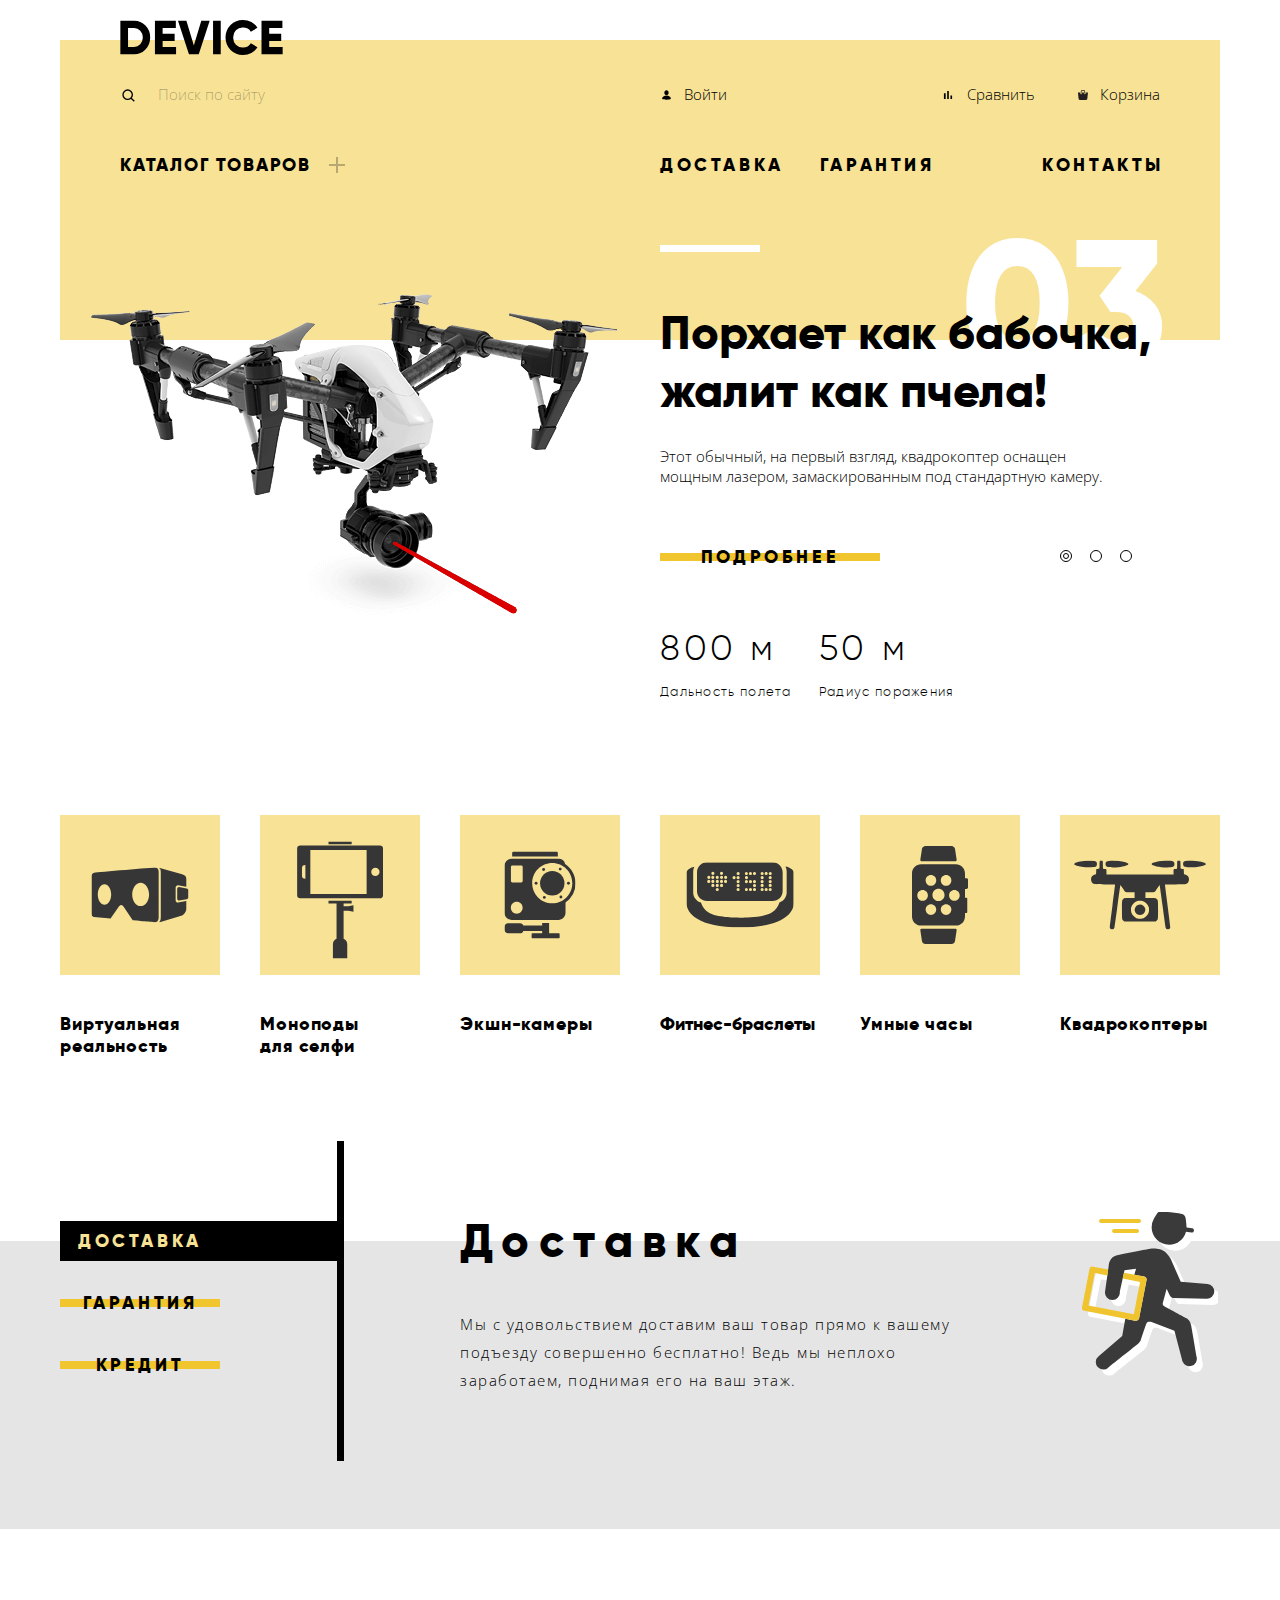
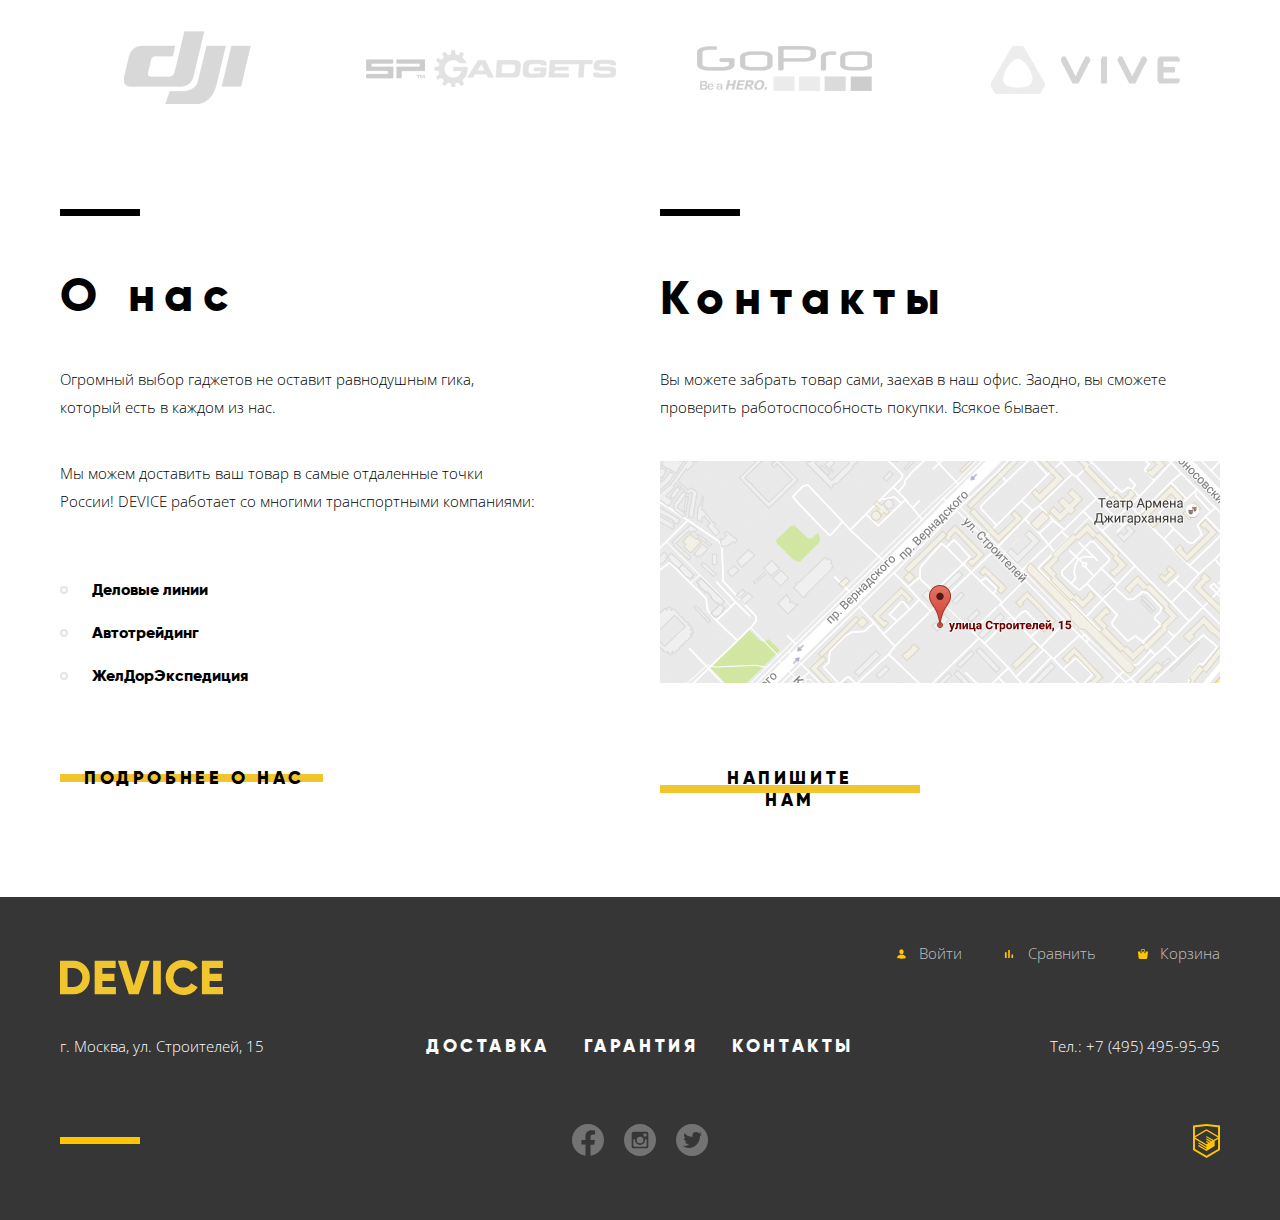
==== commit b4497b2f: "Слайдер" ====
--- a/index.html
+++ b/index.html
@@ -95,7 +95,7 @@
 						</li>
 					</ul>
 					<ol class="promo-slides">
-						<li class="promo-slide promo-slide-current promo-slide-monopods">
+						<li class="promo-slide promo-slide-monopods">
 							<div class="slide-wrapper">
 								<div class="promo-slide-image">
 									<img class="image-monopods" src="img/slider-1.png" width="384" height="486" alt="Три одинаковые черные селфи-палка с ремешком на руку, демонстрирующие состояния подставки: отсутствие, сложенное и расправленное.">
@@ -139,7 +139,7 @@
 								</div>
 							</div>
 						</li>
-						<li class="promo-slide promo-slide-quadcopter">
+						<li class="promo-slide promo-slide-current promo-slide-quadcopter">
 							<div class="slide-wrapper">
 								<div class="promo-slide-image">
 									<img class="image-quadcopter" src="img/slider-3.png" width="526" height="334" alt="Квадрокоптер с белым корпусом, четырьмя черными винтами и светящимся красным лазером.">
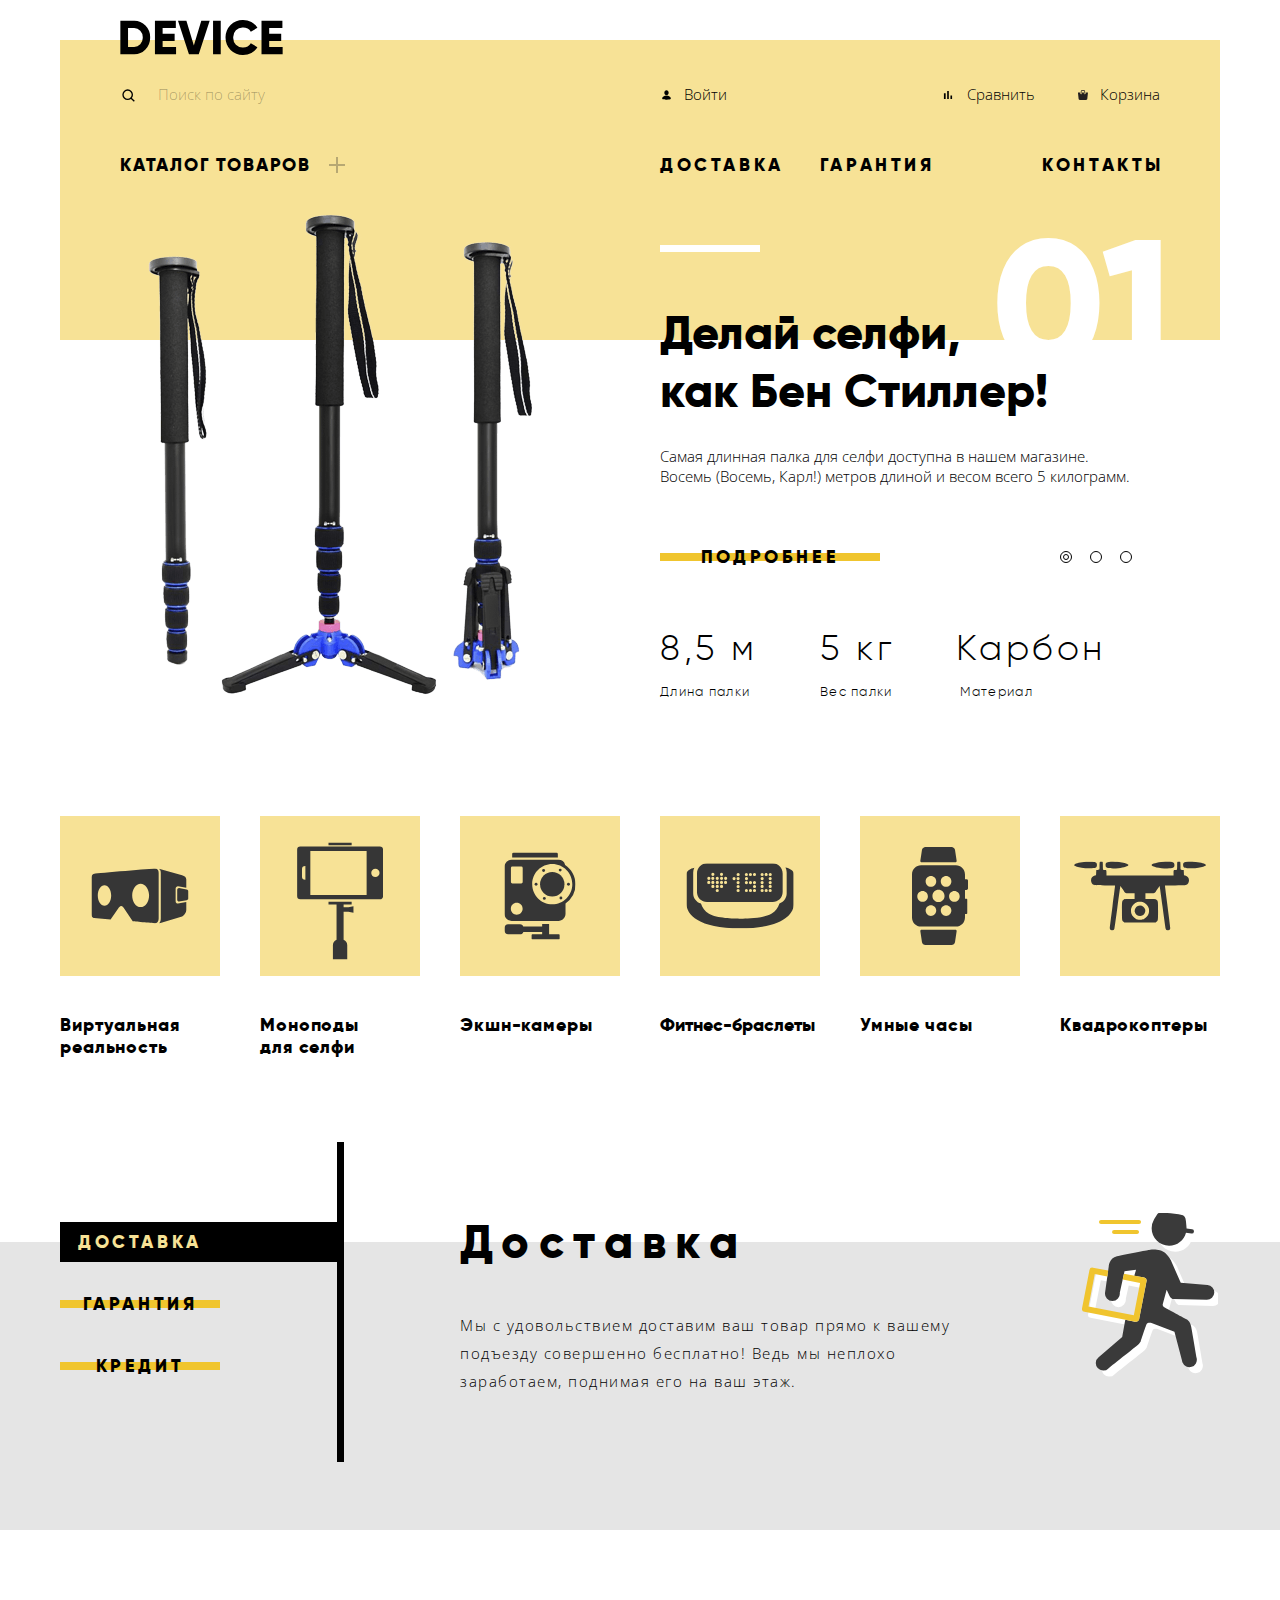
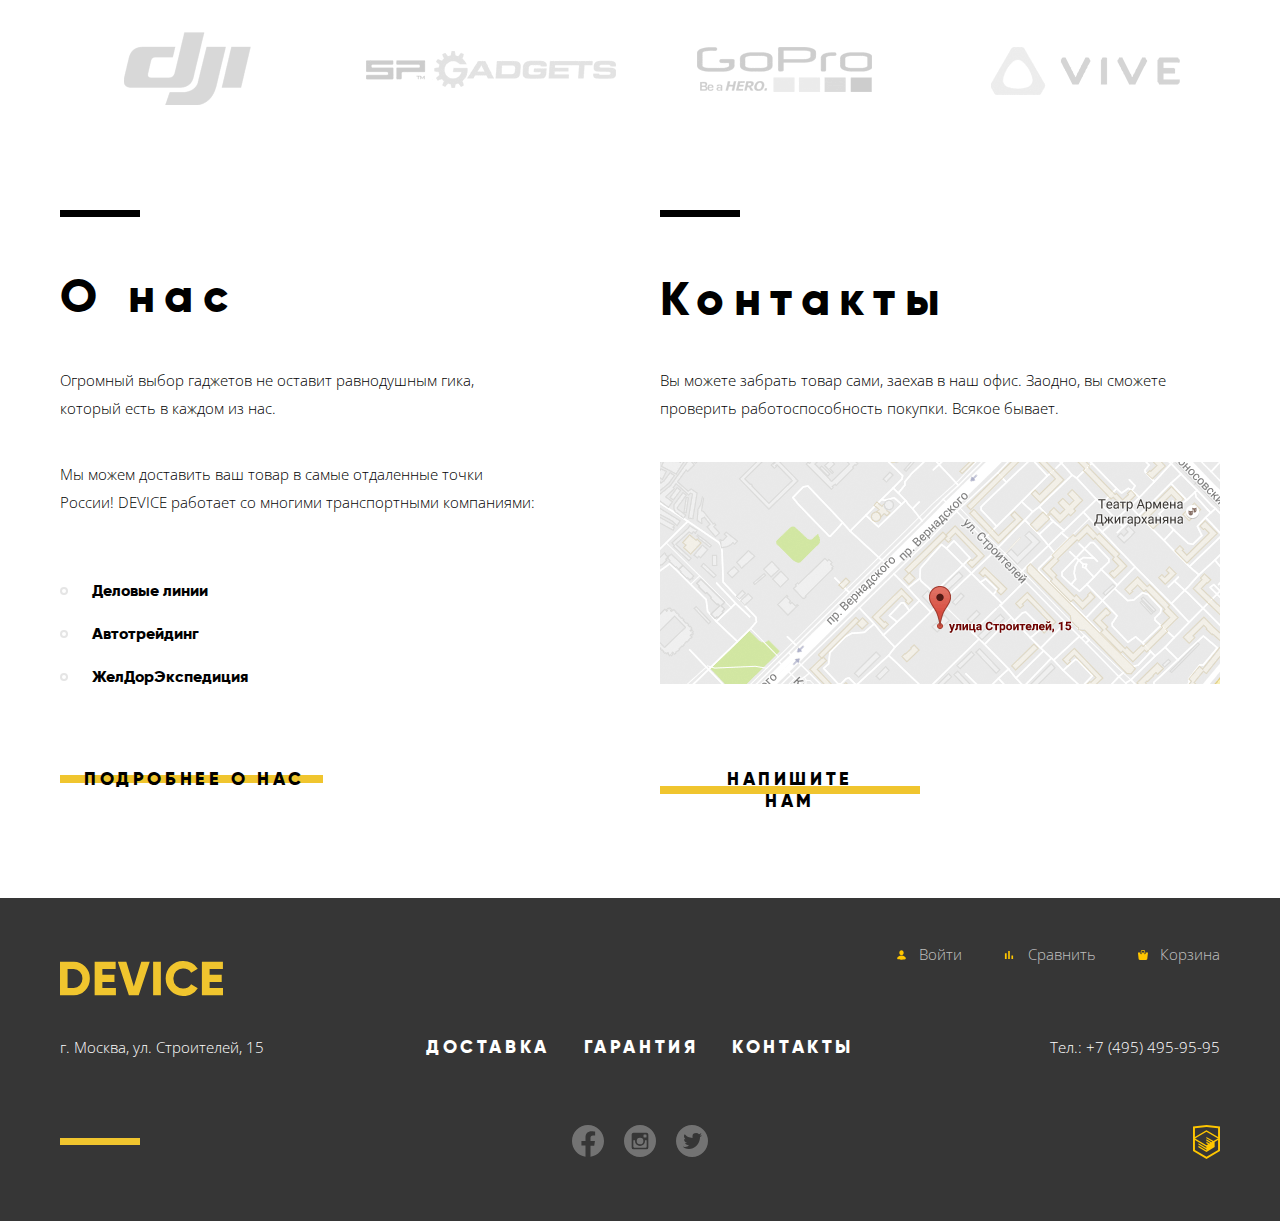
==== commit 0707fa9d: "outline" ====
--- a/index.html
+++ b/index.html
@@ -95,7 +95,7 @@
 						</li>
 					</ul>
 					<ol class="promo-slides">
-						<li class="promo-slide promo-slide-monopods">
+						<li class="promo-slide promo-slide-current promo-slide-monopods">
 							<div class="slide-wrapper">
 								<div class="promo-slide-image">
 									<img class="image-monopods" src="img/slider-1.png" width="384" height="486" alt="Три одинаковые черные селфи-палка с ремешком на руку, демонстрирующие состояния подставки: отсутствие, сложенное и расправленное.">
@@ -139,7 +139,7 @@
 								</div>
 							</div>
 						</li>
-						<li class="promo-slide promo-slide-current promo-slide-quadcopter">
+						<li class="promo-slide promo-slide-quadcopter">
 							<div class="slide-wrapper">
 								<div class="promo-slide-image">
 									<img class="image-quadcopter" src="img/slider-3.png" width="526" height="334" alt="Квадрокоптер с белым корпусом, четырьмя черными винтами и светящимся красным лазером.">
--- a/css/min.style.css
+++ b/css/min.style.css
@@ -1 +1 @@
-@-webkit-keyframes bounce{0%{transform:translateY(-2000px)}30%{transform:translateY(30px)}90%{transform:translateY(-10px)}to{transform:translateY(0)}}@keyframes bounce{0%{transform:translateY(-2000px)}30%{transform:translateY(30px)}90%{transform:translateY(-10px)}to{transform:translateY(0)}}@-webkit-keyframes shake{0%,to{transform:translateX(0)}10%,30%,50%,70%,90%{transform:translateX(-10px)}20%,40%,60%,80%{transform:translateX(10px)}}@keyframes shake{0%,to{transform:translateX(0)}10%,30%,50%,70%,90%{transform:translateX(-10px)}20%,40%,60%,80%{transform:translateX(10px)}}:root{--basic-black: #000000;--basic-black-opacity-six: rgba(0, 0, 0, 0.6);--basic-black-opacity-five: rgba(0, 0, 0, 0.5);--basic-black-opacity-four: rgba(0, 0, 0, 0.4);--basic-black-opacity-three: rgba(0, 0, 0, 0.3);--basic-black-opacity-two: rgba(0, 0, 0, 0.2);--basic-black-opacity-one: rgba(0, 0, 0, 0.1);--basic-dark: #363636;--basic-grey: #464646;--basic-dark-grey: #7e7e7e;--basic-half-grey: #dcdcdc;--basic-light-grey: #e5e5e5;--basic-white: #ffffff;--basic-white-opacity-seven: rgba(255, 255, 255, 0.7);--basic-white-opacity-three: rgba(255, 255, 255, 0.3);--bg-input: #f2f2f2;--bg-input-hover: #eaeaea;--bg-pagination: #ebebeb;--bg-pagination-hover: #d9d9d9;--special-yellow: #f7e296;--special-dark-yellow: #f0c52e;--special-green: #91c92f;--special-pink: #f6dada;--toggle: #c4c4c4}@font-face{font-family:"Gilroy";font-style:normal;font-weight:800;src:local("Gilroy-Extrabold"),url(../fonts/Gilroy-Extrabold.woff2) format("woff2"),url(../fonts/Gilroy-Extrabold.woff) format("woff")}@font-face{font-family:"Gilroy";font-style:normal;font-weight:300;src:local("Gilroy-Light"),url(../fonts/Gilroy-Light.woff2) format("woff2"),url(../fonts/Gilroy-Light.woff) format("woff")}*,::after,::before{box-sizing:border-box}body{min-width:1200px;margin:0;padding:0;font-weight:300;font-size:15px;line-height:28px;font-family:"Open Sans","Arial",sans-serif;color:var(--basic-black);background-color:var(--basic-white)}a{text-decoration:none}img{max-width:100%;height:auto}.visually-hidden:not(:focus):not(:active),input[type=checkbox].visually-hidden,input[type=radio].visually-hidden{position:absolute;width:1px;height:1px;margin:-1px;border:0;padding:0;white-space:nowrap;-webkit-clip-path:inset(100%);clip-path:inset(100%);clip:rect(0 0 0 0);overflow:hidden}.container{width:1200px;margin:0 auto;padding:0 20px}.page{height:100%}.page-body{display:grid;grid-template-rows:-webkit-min-content 1fr -webkit-min-content;grid-template-rows:min-content 1fr min-content;align-content:start;min-height:100%}.btn{position:relative;z-index:1;width:220px;padding:7px 0;font-weight:800;font-size:18px;line-height:22px;font-family:"Gilroy","Arial",sans-serif;letter-spacing:.2em;color:var(--basic-black);text-transform:uppercase;text-align:center;background:0 0;border:0}.btn::before{content:"";position:absolute;top:50%;left:0;transform:translateY(-50%);z-index:-1;width:100%;height:8px;background-color:var(--special-dark-yellow)}.btn:focus::before,.btn:hover::before{height:40px}.btn:active,.search input[type=search]{color:var(--basic-black-opacity-three)}.btn-services{width:160px;cursor:pointer;outline:0}.btn-services.current,.btn-services:active{color:var(--special-yellow)}.btn-services.current{position:relative}.btn-services.current::before,.btn-services:active::before{content:"";position:absolute;width:284px;height:40px;background:var(--basic-black)}.btn-filter{width:200px}.btn-product-card{width:200px;margin-bottom:16px}.about-btn{padding-left:24px;padding-right:18px}.contacts-btn{width:260px;margin-top:auto;padding-left:38px;padding-right:38px}.wrapper{position:relative;padding:20px 60px 164px;background-image:linear-gradient(var(--basic-white) 40px,var(--special-yellow) 40px)}.main-header-logo{display:block;width:163px;height:35px;margin-bottom:15px}.main-user-navigation{display:flex;justify-content:space-between;align-items:baseline;width:100%;margin-bottom:34px;line-height:20px}.search{position:relative;display:flex;width:440px;margin-right:100px}.search::before{content:"";position:absolute;top:50%;left:0;transform:translateY(-50%);display:block;width:16px;height:16px;background-image:url(../img/search.svg);background-repeat:no-repeat;background-position:center center}.search p{margin:0}.search input[type=search]{position:relative;width:356px;padding:14px 0 14px 38px;font:inherit;line-height:20px;background-color:transparent;border:0;border-bottom:2px solid transparent}.search input[type=search]::-ms-clear{width:0;height:0}.search input[type=search]::-webkit-search-cancel-button,.search input[type=search]::-webkit-search-decoration,.search input[type=search]::-webkit-search-results-button,.search input[type=search]::-webkit-search-results-decoration{display:none}.search input[type=search]::-webkit-input-placeholder{color:var(--basic-black-opacity-three)}.search input[type=search]::-ms-input-placeholder{color:var(--basic-black-opacity-three)}.search input[type=search]::-moz-placeholder{color:var(--basic-black-opacity-three)}.search input[type=search]:hover::-webkit-input-placeholder{color:var(--basic-black-opacity-six)}.search input[type=search]:hover::-ms-input-placeholder{color:var(--basic-black-opacity-six)}.search input[type=search]:hover::-moz-placeholder{color:var(--basic-black-opacity-six)}.search input[type=search]:active,.search input[type=search]:focus{color:var(--basic-black);border-bottom:2px solid var(--basic-black);outline:0}.search button{opacity:0;padding:12px 15px;font:inherit;line-height:20px;text-transform:uppercase;background-color:transparent;border:2px solid var(--basic-black)}.search button:focus,.search button:hover{color:var(--basic-white);background-color:var(--basic-black);opacity:1}.search button:active{color:var(--basic-white-opacity-three);background-color:var(--basic-black)}.search input[type=search]:focus~button[type=submit]{opacity:1}.main-user{display:flex;flex-wrap:wrap;width:500px;margin:0;padding:0}.main-user li:nth-child(2){margin-left:auto;margin-right:41px}.main-user-item a{display:block}.main-page .main-user-login{position:relative;padding-left:24px}.main-page .main-user-login::before{content:"";position:absolute;top:4px;left:0;width:13px;height:14px;background-image:url(../img/user.svg);background-repeat:no-repeat;background-position:center center}.main-page .main-user-login:hover::before,.main-user-compare:hover::before{opacity:.6}.main-page .main-user-login:focus::before,.main-user-compare:focus::before{opacity:.6}.main-page .main-user-login:active::before,.main-user-compare:active::before{opacity:.3}.main-user-cart,.main-user-compare{position:relative;padding-left:26px}.main-user-cart::before,.main-user-compare::before{content:"";position:absolute;top:4px;left:0;width:13px;height:14px;background-image:url(../img/compare.svg);background-repeat:no-repeat;background-position:center center}.main-user-cart{padding-left:24px}.main-user-cart::before{background-image:url(../img/cart.svg)}.main-user-cart:hover::before{opacity:.6}.main-user-cart:focus::before{opacity:.6}.main-user-cart:active::before{opacity:.3}.main-navigation{font-weight:800;font-size:18px;line-height:22px;font-family:"Gilroy","Arial",sans-serif;text-transform:uppercase}.main-menu-link{letter-spacing:.2em}.main-menu{display:flex;width:100%;margin:0;padding:0}.main-menu li:first-child{width:240px;margin-right:300px}.main-menu li:nth-child(2){margin-right:36px}.main-menu li:last-child{margin-left:auto;margin-right:-4px}.main-menu-item:first-child>a{position:relative;letter-spacing:.1em}.main-menu-item:first-child>a::after{position:absolute;content:"";top:4px;right:-34px;width:16px;height:16px;background-image:url(../img/plus.svg);opacity:.3}.sub-menu-wrapper{position:absolute;top:176px;left:0;z-index:10;display:none;flex-wrap:wrap;justify-content:start;width:1160px;margin:0;padding:0 60px 28px;background-color:var(--special-yellow)}.sub-menu{margin:0;padding:0;font-weight:300;font-size:15px;line-height:20px;font-family:"Open Sans","Arial",sans-serif;text-transform:none}.column{padding-top:28px;margin-right:20px}.column-1{width:220px}.column-2{width:165px}.column-3{width:200px}.sub-menu-item{margin-bottom:16px}.sub-menu-link{letter-spacing:0}.main-menu,.main-user,.sub-menu{list-style:none}.main-menu a,.main-user a,.sub-menu a{color:var(--basic-black)}.main-menu a:focus,.main-menu a:hover,.main-user a:focus,.main-user a:hover,.sub-menu a:focus,.sub-menu a:hover{color:var(--basic-black-opacity-six)}.main-menu a:active,.main-user a:active,.sub-menu a:active{color:var(--basic-black-opacity-three)}.main-menu-item:nth-child(1):hover .sub-menu-wrapper{display:flex}.promo{margin-top:-146px;margin-bottom:36px}.promo-slider{position:relative}.promo-controls-list{position:absolute;bottom:160px;right:88px;z-index:4;display:flex;justify-content:space-between;width:72px;margin:0;padding:0;list-style:none}.promo-controls-item button{padding:0;width:12px;height:12px;background-color:transparent;border:1px solid var(--basic-black);border-radius:50%;cursor:pointer}.promo-controls-item .current{background-image:url(../img/button-current.svg);background-repeat:no-repeat;background-position:center center}.promo-slides{counter-reset:item;list-style:none}.promo-slides,.promo-slides li{margin:0;padding:0}.promo-slides li::before{position:absolute;counter-increment:item;content:counter(item);right:53px;font-weight:800;font-size:179px;line-height:219px;font-family:"Gilroy","Arial",sans-serif;color:var(--basic-white);text-transform:uppercase}.promo-slides li:nth-child(1)::before{content:"01";right:47px}.promo-slides li:nth-child(2)::before{content:"02";right:54px}.promo-slides li:nth-child(3)::before{content:"03"}.promo-slide{display:none}.promo-slide-current{display:block}.slide-wrapper{display:flex;justify-content:space-between}.promo-slide-monopods .slide-wrapper{padding-bottom:25px}.promo-slide-bracelet .slide-wrapper{padding-bottom:2px}.promo-slide-quadcopter .slide-wrapper{padding-bottom:30px}.promo-slide-image{width:560px;text-align:center}.promo-slide-monopods .promo-slide-image{padding-top:17px}.promo-slide-bracelet .promo-slide-image{padding-top:43px}.promo-slide-quadcopter .promo-slide-image{padding-top:100px}.image-monopods{width:384px;height:486px}.image-bracelet{width:345px;height:483px;margin-left:18px}.image-quadcopter{width:526px;height:334px;margin-left:28px}.promo-slide-text{position:relative;width:560px}.promo-slide-text::before{content:"";position:absolute;top:51px;width:100px;height:7px;background-color:var(--basic-white)}.promo-slide-title{margin:110px 0 26px;font-weight:800;font-size:47px;line-height:58px;font-family:"Gilroy","Arial",sans-serif}.promo-slide-description{width:500px;margin:0 0 53px;line-height:20px}.promo-slide-text a{display:block;margin-bottom:51px}.promo-slide-specifications{display:flex}.promo-slide-specifications dl{display:flex;flex-direction:column;margin:0 62px 0 0;padding:0}.promo-slide-quadcopter dl{margin-right:27px}.promo-slide-specifications dl:last-child{margin:0}.promo-slide-specifications dd,.promo-slide-specifications dt{font-weight:300;font-family:"Gilroy","Arial",sans-serif;letter-spacing:.1em}.promo-slide-specifications dt{order:2;font-size:13px;line-height:15px}.materials{padding-left:4px}.promo-slide-specifications dd{margin:0 0 16px;font-size:36px;line-height:42px}.popular-list,.popular-list h3{margin:0;font-weight:800;font-size:18px}.popular-list{display:flex;flex-wrap:wrap;padding:0;line-height:22px;font-family:"Gilroy","Arial",sans-serif;list-style:none}.popular-list h3{padding-top:38px}.popular-list a{position:relative;letter-spacing:.05em;color:var(--basic-black)}.popular-list li:nth-child(6n){margin-right:0}.popular-item:nth-child(4)>a{letter-spacing:0}.popular-item{width:160px;margin-right:40px;padding-top:50px}.popular-img{position:relative;width:160px;height:160px;background-color:var(--special-yellow)}.popular-img svg{position:absolute;top:50%;left:50%;transform:translate(-50%,-50%)}.popular-item:nth-child(2) .popular-svg{top:85px}.popular-link:hover>.popular-img{background-color:var(--special-dark-yellow)}.popular-link:focus>.popular-img{background-color:var(--special-dark-yellow)}.popular-link:active .popular-svg,.popular-link:active>h3{opacity:.3}.services{min-height:385px;margin-bottom:45px;padding-top:84px;padding-bottom:68px;background-image:linear-gradient(var(--basic-white) 184px,var(--basic-light-grey) 184px)}.services-slider{display:flex}.services-list{display:flex;flex-direction:column;min-width:284px;min-height:320px;margin:0;padding:0;border-right:7px solid var(--basic-black);list-style:none}.services-list li:nth-child(1){margin-top:82px}.services-item{width:100%;margin:13px 0;padding:0}.services-slide{display:none}.feedback-form input,.feedback-form label,.feedback-form textarea,.services-slides .current,a.brands-dji:hover::before,a.brands-gopro:hover::before,a.brands-sp-gadgets:hover::before,a.brands-vive:hover::before{display:block}.services-slides{padding-top:71px;padding-left:116px}.services-slide h3{margin:0 0 40px;font-weight:800;font-size:47px;line-height:58px;font-family:"Gilroy","Arial",sans-serif;letter-spacing:.2em}.services-slide p{width:574px;margin:0;letter-spacing:.1em}.services-slide-delivery p{padding-right:40px}.services-slide-credit,.services-slide-delivery,.services-slide-warranty{position:relative}.services-slide-credit::before,.services-slide-delivery::before,.services-slide-warranty::before{content:"";position:absolute;right:-184px;width:136px;height:164px;background-image:url(../img/delivery.svg);background-repeat:no-repeat;background-position:center center}.services-slide-credit::before,.services-slide-warranty::before{top:-18px;right:-202px;width:171px;height:195px;background-image:url(../img/warranty.svg)}.services-slide-credit::before{top:-23px;right:-178px;width:156px;height:188px;background-image:url(../img/credit.svg)}.brands{margin-bottom:90px}.brands-list{display:flex;flex-wrap:wrap;margin:0;padding:0;list-style:none}.brands-list li{margin-right:40px;padding-top:45px}.brands-list li:nth-child(4),.social-btn li:nth-child(3n){margin-right:0}.brands-list a{position:relative;display:block;width:260px;height:100px}a.brands-dji::before,a.brands-gopro::before,a.brands-sp-gadgets::before,a.brands-vive::before{content:"";position:absolute;display:none;width:260px;height:100px;background-image:url(../img/logo-1-color.png);background-repeat:no-repeat;background-position:center center}a.brands-gopro::before,a.brands-sp-gadgets::before,a.brands-vive::before{background-image:url(../img/logo-2-color.png)}a.brands-gopro::before,a.brands-vive::before{background-image:url(../img/logo-3-color.png)}a.brands-vive::before{background-image:url(../img/logo-4-color.png)}.about-contacts-wrapper{display:flex;justify-content:space-between;margin-bottom:79px}.about{position:relative;width:500px;padding-top:57px}.about-traffic li::before,.about::before,.contacts::before{content:"";position:absolute;top:0;width:80px;height:7px;background-color:var(--basic-black)}.about h2{margin:0 0 41px;font-size:47px;line-height:58px;letter-spacing:.2em}.about p{margin:0 22px 38px 0}.about h2,.about-traffic,.contacts h2{font-weight:800;font-family:"Gilroy","Arial",sans-serif}.about-traffic{margin:61px 0 74px;padding:0;font-size:16px;line-height:28px;list-style:none}.about-traffic li{position:relative;margin-bottom:15px;padding-left:32px}.about-traffic li::before{top:50%;left:0;transform:translate(0,-50%);width:8px;height:8px;background-color:var(--basic-wight);border:2px solid var(--basic-light-grey);border-radius:50%}.contacts{position:relative;display:flex;flex-direction:column;width:560px;padding-top:60px}.contacts h2{margin:0 0 38px;font-size:47px;line-height:58px;letter-spacing:.2em}.contacts p{margin:0 0 40px}.map-btn{margin-bottom:69px}.main-footer{padding-top:46px;padding-bottom:44px;color:var(--basic-white);background-color:var(--basic-dark)}.footer-user{display:flex;justify-content:space-between;min-height:52px;margin-bottom:40px;line-height:20px;color:var(--basic-white-opacity-seven)}.footer-logo{align-self:flex-end;width:163px;height:35px}.footer-user-navigation{display:flex;justify-content:space-between;align-self:flex-start;width:325px;margin:0;padding:0;list-style:none}.footer-user-navigation a{color:var(--basic-white-opacity-seven)}.footer-user-navigation a:focus,.footer-user-navigation a:hover{color:var(--basic-white)}.footer-user-navigation a:active{color:var(--basic-white-opacity-three)}.main-page .footer-user-navigation-login{position:relative;padding-left:24px}.main-page .footer-user-navigation-login::before{content:"";position:absolute;top:4px;left:0;width:13px;height:14px;background-image:url(../img/user-yellow.svg);background-repeat:no-repeat;background-position:center center}.footer-user-navigation-login:hover::before{opacity:.6}.footer-user-navigation-login:focus::before{opacity:.6}.footer-user-navigation-login:active::before{opacity:.3}.footer-user-navigation-compare{position:relative;padding-left:26px}.footer-user-navigation-compare::before{content:"";position:absolute;top:4px;left:0;width:13px;height:14px;background-image:url(../img/compare-yellow.svg);background-repeat:no-repeat;background-position:center center}.footer-user-navigation-compare:hover::before{opacity:.6}.footer-user-navigation-compare:focus::before{opacity:.6}.footer-user-navigation-compare:active::before{opacity:.3}.footer-user-navigation-cart{position:relative;padding-left:24px}.footer-user-navigation-cart::before{content:"";position:absolute;top:4px;left:0;width:13px;height:14px;background-image:url(../img/cart-yellow.svg);background-repeat:no-repeat;background-position:center center}.footer-user-navigation-cart:hover::before{opacity:.6}.footer-user-navigation-cart:focus::before,.social-btn-link:focus,.social-btn-link:hover{opacity:.6}.footer-user-navigation-cart:active::before{opacity:.3}.footer-conditions{display:flex;justify-content:space-between;align-items:center;padding-bottom:67px;line-height:20px}.footer-adress{min-width:260px;margin:0;padding:0}.footer-site-menu{display:flex;justify-content:space-between;flex-wrap:wrap;width:428px;margin:0;padding:0;font-weight:800;font-size:18px;line-height:22px;font-family:"Gilroy","Arial",sans-serif;text-transform:uppercase;list-style:none}.footer-site-menu a{display:block;letter-spacing:.2em;color:var(--basic-white)}.footer-site-menu a:focus,.footer-site-menu a:hover{color:var(--basic-white-opacity-seven)}.footer-site-menu a:active{color:var(--basic-white-opacity-three)}.footer-contacts{min-width:260px;text-align:right;color:var(--basic-white)}.footer-social{position:relative;display:flex;line-height:20px;color:var(--basic-white-opacity-seven)}.footer-social::before{content:"";position:absolute;top:13px;left:0;width:80px;height:7px;background-color:var(--basic-white);background-color:#ffc600}.social-btn{display:flex;flex-wrap:wrap;width:136px;margin:0 auto 0 512px;padding:0;list-style:none}.social-btn li{margin-right:20px;margin-bottom:20px}.social-btn a{color:var(--basic-white-opacity-seven)}.social-btn a:focus,.social-btn a:hover{color:var(--basic-white);opacity:.6}.social-btn a:active{color:var(--basic-white-opacity-three);opacity:.1}.social-btn-link{display:flex;width:32px;height:32px;opacity:.3}.social-btn-facebook{background-image:url(../img/fb.svg)}.social-btn-instagram{background-image:url(../img/instagram.svg)}.social-btn-twitter{background-image:url(../img/twitter.svg)}.social-btn-link:active{opacity:.1}.copyright{width:27px;height:34px;color:var(--basic-white);background-image:url(../img/logo-html.svg)}.copyright:focus,.copyright:hover,.inner-page .main-header-logo:focus,.inner-page .main-header-logo:hover{opacity:.6}.copyright:active{opacity:.1}.copyright:focus,.copyright:hover{color:var(--basic-white-opacity-seven)}.copyright:active{color:var(--basic-white-opacity-three)}.modal{position:fixed;top:0;right:0;bottom:0;left:0;display:none;width:960px;height:550px;margin:auto;box-shadow:0 10px 16px rgba(0,0,0,.15)}.modal-show{display:block;-webkit-animation:bounce .6s;animation:bounce .6s}.modal-error{-webkit-animation:shake .6s;animation:shake .6s}.modal-close{position:absolute;z-index:3;top:20px;right:20px;width:55px;height:55px;margin:0;padding:0;background-color:var(--special-dark-yellow);border:0;border-radius:50%;opacity:.5;cursor:pointer}.modal-close:focus,.modal-close:hover{opacity:1}.inner-page .main-header-logo:active,.modal-close:active{opacity:.3}.modal-close::before{content:"";position:absolute;top:50%;left:50%;transform:translate(-50%,-50%);display:block;width:30px;height:30px;background-image:url(../img/modal-close.svg);background-repeat:no-repeat;background-position:center center}.modal-feedback,.modal-map{top:120px;bottom:auto;z-index:5}.modal-map iframe{border:0}.modal-map img{position:absolute;top:0;left:0;z-index:-1;margin:0}.modal-feedback{padding:92px 100px 76px;background-color:var(--basic-white)}.feedback-form{font-weight:800;font-size:18px;line-height:22px;font-family:"Gilroy","Arial",sans-serif}.feedback-wrapper{display:flex;justify-content:space-between}.feedback-item{margin:0 0 33px}.feedback-form label{margin-bottom:10px}.feedback-wrapper input,.feedback-wrapper label{width:360px}.feedback-form input[type=email],.feedback-form input[type=text]{padding:13px 20px;background-color:var(--bg-input);border:2px solid transparent}.feedback-form input[type=text]::-webkit-input-placeholder{font-weight:300;font-size:14px;line-height:16px;font-family:"Gilroy","Arial",sans-serif;color:var(--basic-black-opacity-four)}.feedback-form input[type=text]::-ms-input-placeholder{font-weight:300;font-size:14px;line-height:16px;font-family:"Gilroy","Arial",sans-serif;color:var(--basic-black-opacity-four)}.feedback-form input[type=text]::-moz-placeholder{font-weight:300;font-size:14px;line-height:16px;font-family:"Gilroy","Arial",sans-serif;color:var(--basic-black-opacity-four)}.feedback-form input[type=email]::-webkit-input-placeholder,.feedback-form textarea::-webkit-input-placeholder{font-weight:300;font-size:14px;line-height:16px;font-family:"Gilroy","Arial",sans-serif;color:var(--basic-black-opacity-four)}.feedback-form input[type=email]::-ms-input-placeholder,.feedback-form textarea::-ms-input-placeholder{font-weight:300;font-size:14px;line-height:16px;font-family:"Gilroy","Arial",sans-serif;color:var(--basic-black-opacity-four)}.feedback-form input[type=email]::-moz-placeholder,.feedback-form textarea::-moz-placeholder{font-weight:300;font-size:14px;line-height:16px;font-family:"Gilroy","Arial",sans-serif;color:var(--basic-black-opacity-four)}.feedback-form input[type=email]:hover,.feedback-form input[type=text]:hover,.feedback-form textarea:hover{background-color:var(--bg-input-hover)}.feedback-form input[type=email]:focus,.feedback-form input[type=text]:focus,.feedback-form textarea:focus{color:var(--basic-dark);background-color:var(--basic-white);border:2px solid var(--special-yellow);outline:0}.feedback-form textarea{width:760px;min-height:167px;margin-bottom:44px;padding:15px 20px;background-color:var(--bg-input);border:2px solid transparent;resize:none}.feedback-form input.invalid,.feedback-form textarea.invalid{color:var(--basic-black-opasity-four);background-color:var(--special-pink)}.feedback-form button{width:200px;padding:9px 35px}.inner-page .main-header{margin-bottom:44px}.inner-page .wrapper{padding-bottom:50px}.inner-page .main-user li:nth-child(2){margin:0;padding:0}.inner-page .main-user li:nth-child(3){margin-left:auto;margin-right:41px}.main-user-account{position:relative;margin-right:19px;padding-left:24px}.main-user-account::before{content:"";position:absolute;top:4px;left:0;width:13px;height:14px;background-image:url(../img/user.svg);background-repeat:no-repeat;background-position:center center}.main-user-account:hover::before{opacity:.6}.main-user-account:focus::before{opacity:.6}.main-user-account:active::before{opacity:.3}.breadcrumbs a,.inner-page .main-user-login,.sort-list a{color:var(--basic-black-opacity-three)}.page-catalog .page-title{margin:0 0 30px;padding:0 60px;font-weight:800;font-size:47px;line-height:58px;font-family:"Gilroy","Arial",sans-serif}.breadcrumbs-wraper{margin-bottom:50px}.page-catalog .breadcrumbs{display:flex;margin:0;padding:0 60px;font-size:14px;line-height:19px;color:var(--basic-black-opacity-three);list-style:none}.breadcrumbs li{position:relative;padding-right:40px}.breadcrumbs-item:not(:last-child) a::after{content:"";position:absolute;top:6px;right:15px;width:8px;height:8px;background-image:url(../img/nav-arrow.svg);background-repeat:no-repeat;background-position:center center}.breadcrumbs a:focus,.breadcrumbs a:hover{color:var(--basic-black-opacity-six)}.breadcrumbs a:active{color:var(--basic-black-opacity-one)}.sort-wraper{background-image:linear-gradient(to right,var(--basic-half-grey) 0,var(--basic-half-grey) 50%,var(--basic-light-grey) 50%,var(--basic-light-grey) 100%)}.filters-product-wraper .container,.sort-wraper .container{display:grid;grid-template-columns:328px 1fr;align-content:start}.filters-header{width:330px;background-color:var(--basic-half-grey)}.filters-header h2{padding-left:60px}.sort{display:flex;padding-left:72px;background-color:var(--basic-light-grey)}.sort-price{margin:0}.filters-header h2,.sort h2{margin:0;padding-top:25px;padding-bottom:25px;font-weight:800;font-size:16px;line-height:20px;font-family:"Gilroy","Arial",sans-serif;letter-spacing:.1em;text-transform:uppercase}.sort-list{display:flex;flex-wrap:wrap;width:500px;margin:0;padding:25px 0 25px 73px;font-weight:400;font-size:14px;line-height:19px;color:var(--basic-black-opacity-three);list-style:none}.sort-list li{padding-right:30px}.sort-list a:focus,.sort-list a:hover{color:var(--basic-black-opacity-six)}.product-card a,.sort-item-current,.sort-list a:active{color:var(--basic-black)}.sort-price{padding:0;list-style:none}.sort-max,.sort-min{position:relative}.sort-min a::after{content:"";position:absolute;top:30px;right:-95px;width:10px;height:10px;background-image:url(../img/icon-dir.svg);background-repeat:no-repeat;background-position:center center;opacity:.2}.sort-min a:hover::after{opacity:.4}.sort-min a:focus::after{opacity:.4}.sort-min a:active::after,.sort-min-current a::after{opacity:1}.sort-max a::after{content:"";position:absolute;top:30px;right:-128px;width:10px;height:10px;background-image:url(../img/icon-dir.svg);background-repeat:no-repeat;background-position:center center;transform:rotate(180deg);opacity:.2}.sort-max a:hover::after{opacity:.4}.sort-max a:focus::after{opacity:.4}.sort-max a:active::after,.sort-max-current a::after{opacity:1}.filters-product-wraper{background-image:linear-gradient(to right,var(--basic-light-grey) 0,var(--basic-light-grey) 50%,var(--basic-white) 50%,var(--basic-white) 100%)}.filters{width:330px;padding-top:86px;padding-left:60px;background-color:var(--basic-light-grey)}.filter-item{margin:0;padding:0;border:0}.range-filter{width:200px;margin-bottom:49px}.filter-item legend,.price-controls label{font-size:14px;font-family:"Gilroy","Arial",sans-serif}.filter-item legend{position:relative;margin-bottom:32px;font-weight:800;line-height:17px;letter-spacing:.1em}legend.cost{margin-bottom:30px}.filter-item legend::before{content:"";position:absolute;top:-16px;width:200px;height:2px;background-color:var(--basic-black)}.range-controls{position:relative;height:21px;padding-top:9px}.range-controls .scale{height:2px;background:var(--basic-black-opacity-two)}.range-controls .bar{width:65%;height:2px;background:var(--special-green)}.range-controls .toggle{position:absolute;top:0;width:20px;height:20px;padding:0;background-color:var(--toggle);border:8px solid var(--basic-white);border-radius:50%;box-shadow:0 2px 2px rgba(0,0,0,.18);cursor:pointer}.range-controls .toggle-max{left:114px}.price-controls label{font-weight:300;line-height:16px}.price-controls input{width:60px;margin-right:16px;padding:0;font-size:inherit;font-family:inherit;background:0 0;border:0}input[type=number]{-moz-appearance:textfield}input[type=number]:focus,input[type=number]:hover{-moz-appearance:number-input}.filter ul{font-size:14px;line-height:19px;list-style:none}.filter-color{margin:0 0 56px;padding:0}.connection li,.filter-color li{margin-bottom:20px;padding-left:42px}.connection label,.filter-color label{position:relative;display:block;cursor:pointer;-webkit-user-select:none;-moz-user-select:none;user-select:none}.filter-input-checkbox+label::before{content:"";position:absolute;top:50%;left:-42px;transform:translateY(-50%);width:24px;height:24px;border:2px solid var(--basic-black);border-radius:2px}.filter-input-checkbox:checked+label::after{content:"";position:absolute;top:5px;left:-37px;width:24px;height:24px;background-image:url(../img/checkbox-on.svg);background-repeat:no-repeat;background-position:0 0}.filter-input-checkbox+label:hover::before,.filter-input-checkbox:checked+label:hover::after{opacity:.6}.filter-input-checkbox+label:focus::before,.filter-input-checkbox:checked+label:focus::after{opacity:.6}.filter-input-checkbox+label:active::before,.filter-input-checkbox:checked+label:active::after{opacity:1}input[type=checkbox]:disabled+label,input[type=checkbox]:disabled+label::after,input[type=checkbox]:disabled+label::before,input[type=checkbox]:disabled+label:active::after,input[type=checkbox]:disabled+label:hover::after{opacity:.5;cursor:default}.connection{margin:0 0 47px;padding:0}.filter-input-radio+label::before{content:"";position:absolute;top:50%;left:-42px;transform:translateY(-50%);width:24px;height:24px;border:2px solid var(--basic-black);border-radius:50%}.filter-input-radio:checked+label::after{content:"";position:absolute;top:6px;left:-34px;width:8px;height:8px;background:var(--basic-black);border-radius:50%}.filter-input-radio+label:hover::before,.filter-input-radio:checked+label:hover::after{opacity:.6}.filter-input-radio+label:focus::before,.filter-input-radio:checked+label:focus::after{opacity:.6}.filter-input-radio+label:active::before,.filter-input-radio:checked+label:active::after{opacity:.6}input[type=radio]:disabled+label,input[type=radio]:disabled+label::after,input[type=radio]:disabled+label::before,input[type=radio]:disabled+label:hover::after{opacity:.5;cursor:default}.product{width:830px;padding-top:46px;padding-left:72px;background-color:var(--basic-white)}.product-list{display:flex;justify-content:space-between;flex-wrap:wrap;margin:0;padding:0;list-style:none}.product-item{margin-top:24px;margin-bottom:24px}.product-card{width:360px}.product-hover-wrapper:hover .hover-links{display:flex}.product-hover-wrapper:hover>.product-img{opacity:.7}.product-card,.product-new{position:relative}.product-new::before{content:"new";position:absolute;top:29px;right:25px;z-index:3;width:62px;height:62px;padding:21px 0;font-weight:800;font-size:12px;line-height:15px;font-family:"Gilroy","Arial",sans-serif;color:var(--basic-black-opacity-three);text-transform:uppercase;text-align:center;border:2px solid var(--basic-black-opacity-three);border-radius:50%}.product-img{width:360px;height:380px;margin:0;-o-object-fit:contain;object-fit:contain}.product-card h3,.product-card span{font-family:"Gilroy","Arial",sans-serif;letter-spacing:.05em}.product-card h3{width:300px;margin:0;padding-left:2px;font-weight:800;font-size:18px;line-height:22px}.product-info-wrapper{display:flex;justify-content:space-between;align-items:baseline;margin-top:22px}.product-card span{width:85px;margin-right:-4px;font-weight:300;font-size:16px;line-height:18px;white-space:nowrap}.hover-links{position:absolute;z-index:2;top:173px;left:50%;transform:translateX(-50%);display:none;flex-wrap:wrap;justify-content:center;width:360px}a.product-card-link{font-size:13px;line-height:18px;letter-spacing:.1em;color:var(--basic-black-opacity-five)}a.product-card-link:focus,a.product-card-link:hover{color:var(--basic-black)}a.product-card-link:active{color:var(--basic-black-opacity-two)}.pagination-list,.pagination-list a{color:var(--basic-black-opacity-three)}.pagination-list{display:flex;justify-content:space-between;margin:16px 0 78px;padding:0;font-style:normal;font-weight:800;font-size:16px;line-height:20px;font-family:"Gilroy","Arial",sans-serif;text-transform:uppercase;list-style:none;background-color:var(--bg-pagination)}.pagination-list-sub{display:flex;flex-wrap:wrap;margin:0 0 0 10px;padding:0;list-style:none}.pagination-list a{display:block;padding:25px 30px;letter-spacing:.1em}a.pagination-item-back,a.pagination-item-current,a.pagination-item-forward{color:var(--basic-black)}a.pagination-item-back:focus,a.pagination-item-back:hover,a.pagination-item-forward:focus,a.pagination-item-forward:hover{background-color:var(--bg-pagination-hover)}a.pagination-item-back:active,a.pagination-item-forward:active{color:var(--basic-black-opacity-three)}.pagination-list a.current:focus,.pagination-list a.current:hover{color:var(--basic-black);background-color:var(--bg-pagination)}.pagination-list a.current:active{color:var(--basic-black);background-color:var(--bg-pagination)}.pagination-list-sub a{padding:25px 15px}.pagination-list-sub a:focus,.pagination-list-sub a:hover{color:var(--basic-black-opacity-six)}.pagination-list-sub a.current,.pagination-list-sub a:active{color:var(--basic-black)}.inner-page .footer-logo:focus,.inner-page .footer-logo:hover{opacity:.6}.inner-page .footer-logo:active{opacity:.3}.inner-page .footer-user-navigation{width:480px}.inner-page .footer-user-navigation li:nth-child(1){margin-right:8px}.inner-page .footer-user-navigation li:nth-child(2){margin:0;padding:0}.inner-page .footer-user-navigation li:nth-child(3){margin-left:auto;margin-right:41px}.footer-user-navigation-account{position:relative;margin-right:19px;padding-left:24px}.footer-user-navigation-account::before{content:"";position:absolute;top:4px;left:0;width:13px;height:14px;background-image:url(../img/user-yellow.svg);background-repeat:no-repeat;background-position:center center}.footer-user-navigation-account:hover::before{opacity:.6}.footer-user-navigation-account:focus::before{opacity:.6}.footer-user-navigation-account:active::before{opacity:.3}+@-webkit-keyframes bounce{0%{transform:translateY(-2000px)}30%{transform:translateY(30px)}90%{transform:translateY(-10px)}to{transform:translateY(0)}}@keyframes bounce{0%{transform:translateY(-2000px)}30%{transform:translateY(30px)}90%{transform:translateY(-10px)}to{transform:translateY(0)}}@-webkit-keyframes shake{0%,to{transform:translateX(0)}10%,30%,50%,70%,90%{transform:translateX(-10px)}20%,40%,60%,80%{transform:translateX(10px)}}@keyframes shake{0%,to{transform:translateX(0)}10%,30%,50%,70%,90%{transform:translateX(-10px)}20%,40%,60%,80%{transform:translateX(10px)}}:root{--basic-black: #000000;--basic-black-opacity-six: rgba(0, 0, 0, 0.6);--basic-black-opacity-five: rgba(0, 0, 0, 0.5);--basic-black-opacity-four: rgba(0, 0, 0, 0.4);--basic-black-opacity-three: rgba(0, 0, 0, 0.3);--basic-black-opacity-two: rgba(0, 0, 0, 0.2);--basic-black-opacity-eighteen: rgba(0, 0, 0, 0.18);--basic-black-opacity-fifteen: rgba(0, 0, 0, 0.15);--basic-black-opacity-one: rgba(0, 0, 0, 0.1);--basic-dark: #363636;--basic-grey: #464646;--basic-dark-grey: #7e7e7e;--basic-half-grey: #dcdcdc;--basic-light-grey: #e5e5e5;--basic-white: #ffffff;--basic-white-opacity-seven: rgba(255, 255, 255, 0.7);--basic-white-opacity-three: rgba(255, 255, 255, 0.3);--bg-input: #f2f2f2;--bg-input-hover: #eaeaea;--bg-pagination: #ebebeb;--bg-pagination-hover: #d9d9d9;--special-yellow: #f7e296;--special-dark-yellow: #f0c52e;--special-green: #91c92f;--special-pink: #f6dada;--toggle: #c4c4c4}@font-face{font-family:"Gilroy";font-style:normal;font-weight:800;src:local("Gilroy-Extrabold"),url(../fonts/Gilroy-Extrabold.woff2) format("woff2"),url(../fonts/Gilroy-Extrabold.woff) format("woff")}@font-face{font-family:"Gilroy";font-style:normal;font-weight:300;src:local("Gilroy-Light"),url(../fonts/Gilroy-Light.woff2) format("woff2"),url(../fonts/Gilroy-Light.woff) format("woff")}*,::after,::before{box-sizing:border-box}body{min-width:1200px;margin:0;padding:0;font-weight:300;font-size:15px;line-height:28px;font-family:"Open Sans","Arial",sans-serif;color:var(--basic-black);background-color:var(--basic-white)}a{text-decoration:none}img{max-width:100%;height:auto}.visually-hidden:not(:focus):not(:active),input[type=checkbox].visually-hidden,input[type=radio].visually-hidden{position:absolute;width:1px;height:1px;margin:-1px;border:0;padding:0;white-space:nowrap;-webkit-clip-path:inset(100%);clip-path:inset(100%);clip:rect(0 0 0 0);overflow:hidden}.container{width:1200px;margin:0 auto;padding:0 20px}.page{height:100%}.page-body{display:grid;grid-template-rows:-webkit-min-content 1fr -webkit-min-content;grid-template-rows:min-content 1fr min-content;align-content:start;min-height:100%}.btn{position:relative;z-index:1;width:220px;padding:7px 0;font-weight:800;font-size:18px;line-height:22px;font-family:"Gilroy","Arial",sans-serif;letter-spacing:.2em;color:var(--basic-black);text-transform:uppercase;text-align:center;background:0 0;border:0}.btn::before{content:"";position:absolute;top:50%;left:0;transform:translateY(-50%);z-index:-1;width:100%;height:8px;background-color:var(--special-dark-yellow)}.btn:focus::before,.btn:hover::before{height:40px}.btn:active,.search input[type=search]{color:var(--basic-black-opacity-three)}.btn-services{width:160px;cursor:pointer;outline:0}.btn-services.current,.btn-services:active{color:var(--special-yellow)}.btn-services.current{position:relative}.btn-services.current::before,.btn-services:active::before{content:"";position:absolute;width:284px;height:40px;background:var(--basic-black)}.btn-filter{width:200px}.btn-product-card{width:200px;margin-bottom:16px}.about-btn{padding-left:24px;padding-right:18px}.contacts-btn{width:260px;margin-top:auto;padding-left:38px;padding-right:38px}.wrapper{position:relative;padding:20px 60px 164px;background-image:linear-gradient(var(--basic-white) 40px,var(--special-yellow) 40px)}.main-header-logo{display:block;width:163px;height:35px;margin-bottom:15px}.main-user-navigation{display:flex;justify-content:space-between;align-items:baseline;width:100%;margin-bottom:34px;line-height:20px}.search{position:relative;display:flex;width:440px;margin-right:100px}.search::before{content:"";position:absolute;top:50%;left:0;transform:translateY(-50%);display:block;width:16px;height:16px;background-image:url(../img/search.svg);background-repeat:no-repeat;background-position:center center}.search p{margin:0}.search input[type=search]{position:relative;width:356px;padding:14px 0 14px 38px;font:inherit;line-height:20px;background-color:transparent;border:0;border-bottom:2px solid transparent}.search input[type=search]::-ms-clear{width:0;height:0}.search input[type=search]::-webkit-search-cancel-button,.search input[type=search]::-webkit-search-decoration,.search input[type=search]::-webkit-search-results-button,.search input[type=search]::-webkit-search-results-decoration{display:none}.search input[type=search]::-webkit-input-placeholder{color:var(--basic-black-opacity-three)}.search input[type=search]::-ms-input-placeholder{color:var(--basic-black-opacity-three)}.search input[type=search]::-moz-placeholder{color:var(--basic-black-opacity-three)}.search input[type=search]:hover::-webkit-input-placeholder{color:var(--basic-black-opacity-six)}.search input[type=search]:hover::-ms-input-placeholder{color:var(--basic-black-opacity-six)}.search input[type=search]:hover::-moz-placeholder{color:var(--basic-black-opacity-six)}.search input[type=search]:active,.search input[type=search]:focus{color:var(--basic-black);border-bottom:2px solid var(--basic-black);outline:0}.search button{opacity:0;padding:12px 15px;font:inherit;line-height:20px;text-transform:uppercase;background-color:transparent;border:2px solid var(--basic-black)}.search button:focus,.search button:hover{color:var(--basic-white);background-color:var(--basic-black);opacity:1}.search button:active{color:var(--basic-white-opacity-three);background-color:var(--basic-black)}.search input[type=search]:focus~button[type=submit]{opacity:1}.main-user{display:flex;flex-wrap:wrap;width:500px;margin:0;padding:0}.main-user li:nth-child(2){margin-left:auto;margin-right:41px}.main-user-item a{display:block}.main-page .main-user-login{position:relative;padding-left:24px}.main-page .main-user-login::before{content:"";position:absolute;top:4px;left:0;width:13px;height:14px;background-image:url(../img/user.svg);background-repeat:no-repeat;background-position:center center}.main-page .main-user-login:hover::before,.main-user-compare:hover::before{opacity:.6}.main-page .main-user-login:focus::before,.main-user-compare:focus::before{opacity:.6}.main-page .main-user-login:active::before,.main-user-compare:active::before{opacity:.3}.main-user-cart,.main-user-compare{position:relative;padding-left:26px}.main-user-cart::before,.main-user-compare::before{content:"";position:absolute;top:4px;left:0;width:13px;height:14px;background-image:url(../img/compare.svg);background-repeat:no-repeat;background-position:center center}.main-user-cart{padding-left:24px}.main-user-cart::before{background-image:url(../img/cart.svg)}.main-user-cart:hover::before{opacity:.6}.main-user-cart:focus::before{opacity:.6}.main-user-cart:active::before{opacity:.3}.main-navigation{font-weight:800;font-size:18px;line-height:22px;font-family:"Gilroy","Arial",sans-serif;text-transform:uppercase}.main-menu-link{letter-spacing:.2em}.main-menu{display:flex;width:100%;margin:0;padding:0}.main-menu li:first-child{width:240px;margin-right:300px}.main-menu li:nth-child(2){margin-right:36px}.main-menu li:last-child{margin-left:auto;margin-right:-4px}.main-menu-item:first-child>a{position:relative;letter-spacing:.1em}.main-menu-item:first-child>a::after{position:absolute;content:"";top:4px;right:-34px;width:16px;height:16px;background-image:url(../img/plus.svg);opacity:.3}.sub-menu-wrapper{position:absolute;top:176px;left:0;z-index:10;display:none;flex-wrap:wrap;justify-content:start;width:1160px;margin:0;padding:0 60px 28px;background-color:var(--special-yellow)}.sub-menu{margin:0;padding:0;font-weight:300;font-size:15px;line-height:20px;font-family:"Open Sans","Arial",sans-serif;text-transform:none}.column{padding-top:28px;margin-right:20px}.column-1{width:220px}.column-2{width:165px}.column-3{width:200px}.sub-menu-item{margin-bottom:16px}.sub-menu-link{letter-spacing:0}.main-menu,.main-user,.sub-menu{list-style:none}.main-menu a,.main-user a,.sub-menu a{color:var(--basic-black)}.main-menu a:focus,.main-menu a:hover,.main-user a:focus,.main-user a:hover,.sub-menu a:focus,.sub-menu a:hover{color:var(--basic-black-opacity-six)}.main-menu a:active,.main-user a:active,.sub-menu a:active{color:var(--basic-black-opacity-three)}.main-menu-item:nth-child(1):hover .sub-menu-wrapper{display:flex}.promo{margin-top:-146px;margin-bottom:36px}.promo-slider{position:relative}.promo-controls-list{position:absolute;bottom:160px;right:88px;z-index:4;display:flex;justify-content:space-between;width:72px;margin:0;padding:0;list-style:none}.promo-controls-item button{padding:0;width:12px;height:12px;background-color:transparent;border:1px solid var(--basic-black);border-radius:50%;cursor:pointer}.promo-controls-item .current{background-image:url(../img/button-current.svg);background-repeat:no-repeat;background-position:center center}.promo-slides{counter-reset:item;list-style:none}.promo-slides,.promo-slides li{margin:0;padding:0}.promo-slides li::before{position:absolute;counter-increment:item;content:counter(item);right:53px;font-weight:800;font-size:179px;line-height:219px;font-family:"Gilroy","Arial",sans-serif;color:var(--basic-white);text-transform:uppercase}.promo-slides li:nth-child(1)::before{content:"01";right:47px}.promo-slides li:nth-child(2)::before{content:"02";right:54px}.promo-slides li:nth-child(3)::before{content:"03"}.promo-slide{display:none}.promo-slide-current{display:block}.slide-wrapper{display:flex;justify-content:space-between}.promo-slide-monopods .slide-wrapper{padding-bottom:25px}.promo-slide-bracelet .slide-wrapper{padding-bottom:2px}.promo-slide-quadcopter .slide-wrapper{padding-bottom:30px}.promo-slide-image{width:560px;text-align:center}.promo-slide-monopods .promo-slide-image{padding-top:17px}.promo-slide-bracelet .promo-slide-image{padding-top:43px}.promo-slide-quadcopter .promo-slide-image{padding-top:100px}.image-monopods{width:384px;height:486px}.image-bracelet{width:345px;height:483px;margin-left:18px}.image-quadcopter{width:526px;height:334px;margin-left:28px}.promo-slide-text{position:relative;width:560px}.promo-slide-text::before{content:"";position:absolute;top:51px;width:100px;height:7px;background-color:var(--basic-white)}.promo-slide-title{margin:110px 0 26px;font-weight:800;font-size:47px;line-height:58px;font-family:"Gilroy","Arial",sans-serif}.promo-slide-description{width:500px;margin:0 0 53px;line-height:20px}.promo-slide-text a{display:block;margin-bottom:51px}.promo-slide-specifications{display:flex}.promo-slide-specifications dl{display:flex;flex-direction:column;margin:0 62px 0 0;padding:0}.promo-slide-quadcopter dl{margin-right:27px}.promo-slide-specifications dl:last-child{margin:0}.promo-slide-specifications dd,.promo-slide-specifications dt{font-weight:300;font-family:"Gilroy","Arial",sans-serif;letter-spacing:.1em}.promo-slide-specifications dt{order:2;font-size:13px;line-height:15px}.materials{padding-left:4px}.promo-slide-specifications dd{margin:0 0 16px;font-size:36px;line-height:42px}.popular-list,.popular-list h3{margin:0;font-weight:800;font-size:18px}.popular-list{display:flex;flex-wrap:wrap;padding:0;line-height:22px;font-family:"Gilroy","Arial",sans-serif;list-style:none}.popular-list h3{padding-top:38px}.popular-list a{position:relative;letter-spacing:.05em;color:var(--basic-black)}.popular-list li:nth-child(6n){margin-right:0}.popular-item:nth-child(4)>a{letter-spacing:0}.popular-item{width:160px;margin-right:40px;padding-top:50px}.popular-img{position:relative;width:160px;height:160px;background-color:var(--special-yellow)}.popular-img svg{position:absolute;top:50%;left:50%;transform:translate(-50%,-50%)}.popular-item:nth-child(2) .popular-svg{top:85px}.popular-link:hover>.popular-img{background-color:var(--special-dark-yellow)}.popular-link:focus>.popular-img{background-color:var(--special-dark-yellow)}.popular-link:active .popular-svg,.popular-link:active>h3{opacity:.3}.services{min-height:385px;margin-bottom:45px;padding-top:84px;padding-bottom:68px;background-image:linear-gradient(var(--basic-white) 184px,var(--basic-light-grey) 184px)}.services-slider{display:flex}.services-list{display:flex;flex-direction:column;min-width:284px;min-height:320px;margin:0;padding:0;border-right:7px solid var(--basic-black);list-style:none}.services-list li:nth-child(1){margin-top:82px}.services-item{width:100%;margin:13px 0;padding:0}.services-slide{display:none}.feedback-form input,.feedback-form label,.feedback-form textarea,.services-slides .current,a.brands-dji:hover::before,a.brands-gopro:hover::before,a.brands-sp-gadgets:hover::before,a.brands-vive:hover::before{display:block}.services-slides{padding-top:71px;padding-left:116px}.services-slide h3{margin:0 0 40px;font-weight:800;font-size:47px;line-height:58px;font-family:"Gilroy","Arial",sans-serif;letter-spacing:.2em}.services-slide p{width:574px;margin:0;letter-spacing:.1em}.services-slide-delivery p{padding-right:40px}.services-slide-credit,.services-slide-delivery,.services-slide-warranty{position:relative}.services-slide-credit::before,.services-slide-delivery::before,.services-slide-warranty::before{content:"";position:absolute;right:-184px;width:136px;height:164px;background-image:url(../img/delivery.svg);background-repeat:no-repeat;background-position:center center}.services-slide-credit::before,.services-slide-warranty::before{top:-18px;right:-202px;width:171px;height:195px;background-image:url(../img/warranty.svg)}.services-slide-credit::before{top:-23px;right:-178px;width:156px;height:188px;background-image:url(../img/credit.svg)}.brands{margin-bottom:90px}.brands-list{display:flex;flex-wrap:wrap;margin:0;padding:0;list-style:none}.brands-list li{margin-right:40px;padding-top:45px}.brands-list li:nth-child(4),.social-btn li:nth-child(3n){margin-right:0}.brands-list a{position:relative;display:block;width:260px;height:100px}a.brands-dji::before,a.brands-gopro::before,a.brands-sp-gadgets::before,a.brands-vive::before{content:"";position:absolute;display:none;width:260px;height:100px;background-image:url(../img/logo-1-color.png);background-repeat:no-repeat;background-position:center center}a.brands-gopro::before,a.brands-sp-gadgets::before,a.brands-vive::before{background-image:url(../img/logo-2-color.png)}a.brands-gopro::before,a.brands-vive::before{background-image:url(../img/logo-3-color.png)}a.brands-vive::before{background-image:url(../img/logo-4-color.png)}.about-contacts-wrapper{display:flex;justify-content:space-between;margin-bottom:79px}.about{position:relative;width:500px;padding-top:57px}.about-traffic li::before,.about::before,.contacts::before{content:"";position:absolute;top:0;width:80px;height:7px;background-color:var(--basic-black)}.about h2{margin:0 0 41px;font-size:47px;line-height:58px;letter-spacing:.2em}.about p{margin:0 22px 38px 0}.about h2,.about-traffic,.contacts h2{font-weight:800;font-family:"Gilroy","Arial",sans-serif}.about-traffic{margin:61px 0 74px;padding:0;font-size:16px;line-height:28px;list-style:none}.about-traffic li{position:relative;margin-bottom:15px;padding-left:32px}.about-traffic li::before{top:50%;left:0;transform:translate(0,-50%);width:8px;height:8px;background-color:var(--basic-wight);border:2px solid var(--basic-light-grey);border-radius:50%}.contacts{position:relative;display:flex;flex-direction:column;width:560px;padding-top:60px}.contacts h2{margin:0 0 38px;font-size:47px;line-height:58px;letter-spacing:.2em}.contacts p{margin:0 0 40px}.map-btn{margin-bottom:69px}.main-footer{padding-top:46px;padding-bottom:44px;color:var(--basic-white);background-color:var(--basic-dark)}.footer-user{display:flex;justify-content:space-between;min-height:52px;margin-bottom:40px;line-height:20px;color:var(--basic-white-opacity-seven)}.footer-logo{align-self:flex-end;width:163px;height:35px}.footer-user-navigation{display:flex;justify-content:space-between;align-self:flex-start;width:325px;margin:0;padding:0;list-style:none}.footer-user-navigation a{color:var(--basic-white-opacity-seven)}.footer-user-navigation a:focus,.footer-user-navigation a:hover{color:var(--basic-white)}.footer-user-navigation a:active{color:var(--basic-white-opacity-three)}.main-page .footer-user-navigation-login{position:relative;padding-left:24px}.main-page .footer-user-navigation-login::before{content:"";position:absolute;top:4px;left:0;width:13px;height:14px;background-image:url(../img/user-yellow.svg);background-repeat:no-repeat;background-position:center center}.footer-user-navigation-login:hover::before{opacity:.6}.footer-user-navigation-login:focus::before{opacity:.6}.footer-user-navigation-login:active::before{opacity:.3}.footer-user-navigation-compare{position:relative;padding-left:26px}.footer-user-navigation-compare::before{content:"";position:absolute;top:4px;left:0;width:13px;height:14px;background-image:url(../img/compare-yellow.svg);background-repeat:no-repeat;background-position:center center}.footer-user-navigation-compare:hover::before{opacity:.6}.footer-user-navigation-compare:focus::before{opacity:.6}.footer-user-navigation-compare:active::before{opacity:.3}.footer-user-navigation-cart{position:relative;padding-left:24px}.footer-user-navigation-cart::before{content:"";position:absolute;top:4px;left:0;width:13px;height:14px;background-image:url(../img/cart-yellow.svg);background-repeat:no-repeat;background-position:center center}.footer-user-navigation-cart:hover::before{opacity:.6}.footer-user-navigation-cart:focus::before,.social-btn-link:focus,.social-btn-link:hover{opacity:.6}.footer-user-navigation-cart:active::before{opacity:.3}.footer-conditions{display:flex;justify-content:space-between;align-items:center;padding-bottom:67px;line-height:20px}.footer-adress{min-width:260px;margin:0;padding:0}.footer-site-menu{display:flex;justify-content:space-between;flex-wrap:wrap;width:428px;margin:0;padding:0;font-weight:800;font-size:18px;line-height:22px;font-family:"Gilroy","Arial",sans-serif;text-transform:uppercase;list-style:none}.footer-site-menu a{display:block;letter-spacing:.2em;color:var(--basic-white)}.footer-site-menu a:focus,.footer-site-menu a:hover{color:var(--basic-white-opacity-seven)}.footer-site-menu a:active{color:var(--basic-white-opacity-three)}.footer-contacts{min-width:260px;text-align:right;color:var(--basic-white)}.footer-social{position:relative;display:flex;line-height:20px;color:var(--basic-white-opacity-seven)}.footer-social::before{content:"";position:absolute;top:13px;left:0;width:80px;height:7px;background-color:var(--special-dark-yellow)}.social-btn{display:flex;flex-wrap:wrap;width:136px;margin:0 auto 0 512px;padding:0;list-style:none}.social-btn li{margin-right:20px;margin-bottom:20px}.social-btn a{color:var(--basic-white-opacity-seven)}.social-btn a:focus,.social-btn a:hover{color:var(--basic-white);opacity:.6}.social-btn a:active{color:var(--basic-white-opacity-three);opacity:.1}.social-btn-link{display:flex;width:32px;height:32px;opacity:.3}.social-btn-facebook{background-image:url(../img/fb.svg)}.social-btn-instagram{background-image:url(../img/instagram.svg)}.social-btn-twitter{background-image:url(../img/twitter.svg)}.social-btn-link:active{opacity:.1}.copyright{width:27px;height:34px;color:var(--basic-white);background-image:url(../img/logo-html.svg)}.copyright:focus,.copyright:hover,.inner-page .main-header-logo:focus,.inner-page .main-header-logo:hover{opacity:.6}.copyright:active{opacity:.1}.copyright:focus,.copyright:hover{color:var(--basic-white-opacity-seven)}.copyright:active{color:var(--basic-white-opacity-three)}.modal{position:fixed;top:0;right:0;bottom:0;left:0;display:none;width:960px;height:550px;margin:auto;box-shadow:0 10px 16px var(--basic-black-opacity-fifteen)}.modal-show{display:block;-webkit-animation:bounce .6s;animation:bounce .6s}.modal-error{-webkit-animation:shake .6s;animation:shake .6s}.modal-close{position:absolute;z-index:3;top:20px;right:20px;width:55px;height:55px;margin:0;padding:0;background-color:var(--special-dark-yellow);border:0;border-radius:50%;opacity:.5;cursor:pointer}.modal-close:focus,.modal-close:hover{opacity:1}.inner-page .main-header-logo:active,.modal-close:active{opacity:.3}.modal-close::before{content:"";position:absolute;top:50%;left:50%;transform:translate(-50%,-50%);display:block;width:30px;height:30px;background-image:url(../img/modal-close.svg);background-repeat:no-repeat;background-position:center center}.modal-feedback,.modal-map{top:120px;bottom:auto;z-index:5}.modal-map iframe{border:0}.modal-map img{position:absolute;top:0;left:0;z-index:-1;margin:0}.modal-feedback{padding:92px 100px 76px;background-color:var(--basic-white)}.feedback-form{font-weight:800;font-size:18px;line-height:22px;font-family:"Gilroy","Arial",sans-serif}.feedback-wrapper{display:flex;justify-content:space-between}.feedback-item{margin:0 0 33px}.feedback-form label{margin-bottom:10px}.feedback-wrapper input,.feedback-wrapper label{width:360px}.feedback-form input[type=email],.feedback-form input[type=text]{padding:13px 20px;background-color:var(--bg-input);border:2px solid transparent}.feedback-form input[type=text]::-webkit-input-placeholder{font-weight:300;font-size:14px;line-height:16px;font-family:"Gilroy","Arial",sans-serif;color:var(--basic-black-opacity-four)}.feedback-form input[type=text]::-ms-input-placeholder{font-weight:300;font-size:14px;line-height:16px;font-family:"Gilroy","Arial",sans-serif;color:var(--basic-black-opacity-four)}.feedback-form input[type=text]::-moz-placeholder{font-weight:300;font-size:14px;line-height:16px;font-family:"Gilroy","Arial",sans-serif;color:var(--basic-black-opacity-four)}.feedback-form input[type=email]::-webkit-input-placeholder,.feedback-form textarea::-webkit-input-placeholder{font-weight:300;font-size:14px;line-height:16px;font-family:"Gilroy","Arial",sans-serif;color:var(--basic-black-opacity-four)}.feedback-form input[type=email]::-ms-input-placeholder,.feedback-form textarea::-ms-input-placeholder{font-weight:300;font-size:14px;line-height:16px;font-family:"Gilroy","Arial",sans-serif;color:var(--basic-black-opacity-four)}.feedback-form input[type=email]::-moz-placeholder,.feedback-form textarea::-moz-placeholder{font-weight:300;font-size:14px;line-height:16px;font-family:"Gilroy","Arial",sans-serif;color:var(--basic-black-opacity-four)}.feedback-form input[type=email]:hover,.feedback-form input[type=text]:hover,.feedback-form textarea:hover{background-color:var(--bg-input-hover)}.feedback-form input[type=email]:focus,.feedback-form input[type=text]:focus,.feedback-form textarea:focus{color:var(--basic-dark);background-color:var(--basic-white);border:2px solid var(--special-yellow);outline:0}.feedback-form textarea{width:760px;min-height:167px;margin-bottom:44px;padding:15px 20px;background-color:var(--bg-input);border:2px solid transparent;resize:none}.feedback-form input.invalid,.feedback-form textarea.invalid{color:var(--basic-black-opasity-four);background-color:var(--special-pink)}.feedback-form button{width:200px;padding:9px 35px}.inner-page .main-header{margin-bottom:44px}.inner-page .wrapper{padding-bottom:50px}.inner-page .main-user li:nth-child(2){margin:0;padding:0}.inner-page .main-user li:nth-child(3){margin-left:auto;margin-right:41px}.main-user-account{position:relative;margin-right:19px;padding-left:24px}.main-user-account::before{content:"";position:absolute;top:4px;left:0;width:13px;height:14px;background-image:url(../img/user.svg);background-repeat:no-repeat;background-position:center center}.main-user-account:hover::before{opacity:.6}.main-user-account:focus::before{opacity:.6}.main-user-account:active::before{opacity:.3}.breadcrumbs a,.inner-page .main-user-login,.sort-list a{color:var(--basic-black-opacity-three)}.page-catalog .page-title{margin:0 0 30px;padding:0 60px;font-weight:800;font-size:47px;line-height:58px;font-family:"Gilroy","Arial",sans-serif}.breadcrumbs-wraper{margin-bottom:50px}.page-catalog .breadcrumbs{display:flex;margin:0;padding:0 60px;font-size:14px;line-height:19px;color:var(--basic-black-opacity-three);list-style:none}.breadcrumbs li{position:relative;padding-right:40px}.breadcrumbs-item:not(:last-child) a::after{content:"";position:absolute;top:6px;right:15px;width:8px;height:8px;background-image:url(../img/nav-arrow.svg);background-repeat:no-repeat;background-position:center center}.breadcrumbs a:focus,.breadcrumbs a:hover{color:var(--basic-black-opacity-six)}.breadcrumbs a:active{color:var(--basic-black-opacity-one)}.sort-wraper{background-image:linear-gradient(to right,var(--basic-half-grey) 0,var(--basic-half-grey) 50%,var(--basic-light-grey) 50%,var(--basic-light-grey) 100%)}.filters-product-wraper .container,.sort-wraper .container{display:grid;grid-template-columns:328px 1fr;align-content:start}.filters-header{width:330px;background-color:var(--basic-half-grey)}.filters-header h2{padding-left:60px}.sort{display:flex;padding-left:72px;background-color:var(--basic-light-grey)}.sort-price{margin:0}.filters-header h2,.sort h2{margin:0;padding-top:25px;padding-bottom:25px;font-weight:800;font-size:16px;line-height:20px;font-family:"Gilroy","Arial",sans-serif;letter-spacing:.1em;text-transform:uppercase}.sort-list{display:flex;flex-wrap:wrap;width:500px;margin:0;padding:25px 0 25px 73px;font-weight:400;font-size:14px;line-height:19px;color:var(--basic-black-opacity-three);list-style:none}.sort-list li{padding-right:30px}.sort-list a:focus,.sort-list a:hover{color:var(--basic-black-opacity-six)}.product-card a,.sort-item-current,.sort-list a:active{color:var(--basic-black)}.sort-price{padding:0;list-style:none}.sort-max,.sort-min{position:relative}.sort-min a::after{content:"";position:absolute;top:30px;right:-95px;width:10px;height:10px;background-image:url(../img/icon-dir.svg);background-repeat:no-repeat;background-position:center center;opacity:.2}.sort-min a:hover::after{opacity:.4}.sort-min a:focus::after{opacity:.4}.sort-min a:active::after,.sort-min-current a::after{opacity:1}.sort-max a::after{content:"";position:absolute;top:30px;right:-128px;width:10px;height:10px;background-image:url(../img/icon-dir.svg);background-repeat:no-repeat;background-position:center center;transform:rotate(180deg);opacity:.2}.sort-max a:hover::after{opacity:.4}.sort-max a:focus::after{opacity:.4}.sort-max a:active::after,.sort-max-current a::after{opacity:1}.filters-product-wraper{background-image:linear-gradient(to right,var(--basic-light-grey) 0,var(--basic-light-grey) 50%,var(--basic-white) 50%,var(--basic-white) 100%)}.filters{width:330px;padding-top:86px;padding-left:60px;background-color:var(--basic-light-grey)}.filter-item{margin:0;padding:0;border:0}.range-filter{width:200px;margin-bottom:49px}.filter-item legend,.price-controls label{font-size:14px;font-family:"Gilroy","Arial",sans-serif}.filter-item legend{position:relative;margin-bottom:32px;font-weight:800;line-height:17px;letter-spacing:.1em}legend.cost{margin-bottom:30px}.filter-item legend::before{content:"";position:absolute;top:-16px;width:200px;height:2px;background-color:var(--basic-black)}.range-controls{position:relative;height:21px;padding-top:9px}.range-controls .scale{height:2px;background:var(--basic-black-opacity-two)}.range-controls .bar{width:65%;height:2px;background:var(--special-green)}.range-controls .toggle{position:absolute;top:0;width:20px;height:20px;padding:0;background-color:var(--toggle);border:8px solid var(--basic-white);border-radius:50%;box-shadow:0 2px 2px var(--basic-black-opacity-eighteen);cursor:pointer}.range-controls .toggle-max{left:114px}.price-controls label{font-weight:300;line-height:16px}.price-controls input{width:60px;margin-right:16px;padding:0;font-size:inherit;font-family:inherit;background:0 0;border:0}input[type=number]{-moz-appearance:textfield}input[type=number]:focus,input[type=number]:hover{-moz-appearance:number-input}.filter ul{font-size:14px;line-height:19px;list-style:none}.filter-color{margin:0 0 56px;padding:0}.connection li,.filter-color li{margin-bottom:20px;padding-left:42px}.connection label,.filter-color label{position:relative;display:block;cursor:pointer;-webkit-user-select:none;-moz-user-select:none;user-select:none}.filter-input-checkbox+label::before{content:"";position:absolute;top:50%;left:-42px;transform:translateY(-50%);width:24px;height:24px;border:2px solid var(--basic-black);border-radius:2px}.filter-input-checkbox:checked+label::after{content:"";position:absolute;top:5px;left:-37px;width:24px;height:24px;background-image:url(../img/checkbox-on.svg);background-repeat:no-repeat;background-position:0 0}.filter-input-checkbox+label:hover::before,.filter-input-checkbox:checked+label:hover::after{opacity:.6}.filter-input-checkbox+label:focus::before,.filter-input-checkbox:checked+label:focus::after{opacity:.6}.filter-input-checkbox:focus+label::before{outline:thin dotted;outline:5px auto -webkit-focus-ring-color;outline-offset:-2px}.filter-input-checkbox+label:active::before,.filter-input-checkbox:checked+label:active::after{opacity:1}input[type=checkbox]:disabled+label,input[type=checkbox]:disabled+label::after,input[type=checkbox]:disabled+label::before,input[type=checkbox]:disabled+label:active::after,input[type=checkbox]:disabled+label:hover::after{opacity:.5;cursor:default}.connection{margin:0 0 47px;padding:0}.filter-input-radio+label::before{content:"";position:absolute;top:50%;left:-42px;transform:translateY(-50%);width:24px;height:24px;border:2px solid var(--basic-black);border-radius:50%}.filter-input-radio:checked+label::after{content:"";position:absolute;top:6px;left:-34px;width:8px;height:8px;background:var(--basic-black);border-radius:50%}.filter-input-radio+label:hover::before,.filter-input-radio:checked+label:hover::after{opacity:.6}.filter-input-radio+label:focus::before,.filter-input-radio:checked+label:focus::after{opacity:.6}.filter-input-radio+label:active::before,.filter-input-radio:checked+label:active::after{opacity:.6}input[type=radio]:disabled+label,input[type=radio]:disabled+label::after,input[type=radio]:disabled+label::before,input[type=radio]:disabled+label:hover::after{opacity:.5;cursor:default}.product{width:830px;padding-top:46px;padding-left:72px;background-color:var(--basic-white)}.product-list{display:flex;justify-content:space-between;flex-wrap:wrap;margin:0;padding:0;list-style:none}.product-item{margin-top:24px;margin-bottom:24px}.product-card{width:360px}.product-hover-wrapper:hover .hover-links{display:flex}.product-hover-wrapper:hover>.product-img{opacity:.7}.product-card,.product-new{position:relative}.product-new::before{content:"new";position:absolute;top:29px;right:25px;z-index:3;width:62px;height:62px;padding:21px 0;font-weight:800;font-size:12px;line-height:15px;font-family:"Gilroy","Arial",sans-serif;color:var(--basic-black-opacity-three);text-transform:uppercase;text-align:center;border:2px solid var(--basic-black-opacity-three);border-radius:50%}.product-img{width:360px;height:380px;margin:0;-o-object-fit:contain;object-fit:contain}.product-card h3,.product-card span{font-family:"Gilroy","Arial",sans-serif;letter-spacing:.05em}.product-card h3{width:300px;margin:0;padding-left:2px;font-weight:800;font-size:18px;line-height:22px}.product-info-wrapper{display:flex;justify-content:space-between;align-items:baseline;margin-top:22px}.product-card span{width:85px;margin-right:-4px;font-weight:300;font-size:16px;line-height:18px;white-space:nowrap}.hover-links{position:absolute;z-index:2;top:173px;left:50%;transform:translateX(-50%);display:none;flex-wrap:wrap;justify-content:center;width:360px}a.product-card-link{font-size:13px;line-height:18px;letter-spacing:.1em;color:var(--basic-black-opacity-five)}a.product-card-link:focus,a.product-card-link:hover{color:var(--basic-black)}a.product-card-link:active{color:var(--basic-black-opacity-two)}.pagination-list,.pagination-list a{color:var(--basic-black-opacity-three)}.pagination-list{display:flex;justify-content:space-between;margin:16px 0 78px;padding:0;font-style:normal;font-weight:800;font-size:16px;line-height:20px;font-family:"Gilroy","Arial",sans-serif;text-transform:uppercase;list-style:none;background-color:var(--bg-pagination)}.pagination-list-sub{display:flex;flex-wrap:wrap;margin:0 0 0 10px;padding:0;list-style:none}.pagination-list a{display:block;padding:25px 30px;letter-spacing:.1em}a.pagination-item-back,a.pagination-item-current,a.pagination-item-forward{color:var(--basic-black)}a.pagination-item-back:focus,a.pagination-item-back:hover,a.pagination-item-forward:focus,a.pagination-item-forward:hover{background-color:var(--bg-pagination-hover)}a.pagination-item-back:active,a.pagination-item-forward:active{color:var(--basic-black-opacity-three)}.pagination-list a.current:focus,.pagination-list a.current:hover{color:var(--basic-black);background-color:var(--bg-pagination)}.pagination-list a.current:active{color:var(--basic-black);background-color:var(--bg-pagination)}.pagination-list-sub a{padding:25px 15px}.pagination-list-sub a:focus,.pagination-list-sub a:hover{color:var(--basic-black-opacity-six)}.pagination-list-sub a.current,.pagination-list-sub a:active{color:var(--basic-black)}.inner-page .footer-logo:focus,.inner-page .footer-logo:hover{opacity:.6}.inner-page .footer-logo:active{opacity:.3}.inner-page .footer-user-navigation{width:480px}.inner-page .footer-user-navigation li:nth-child(1){margin-right:8px}.inner-page .footer-user-navigation li:nth-child(2){margin:0;padding:0}.inner-page .footer-user-navigation li:nth-child(3){margin-left:auto;margin-right:41px}.footer-user-navigation-account{position:relative;margin-right:19px;padding-left:24px}.footer-user-navigation-account::before{content:"";position:absolute;top:4px;left:0;width:13px;height:14px;background-image:url(../img/user-yellow.svg);background-repeat:no-repeat;background-position:center center}.footer-user-navigation-account:hover::before{opacity:.6}.footer-user-navigation-account:focus::before{opacity:.6}.footer-user-navigation-account:active::before{opacity:.3}
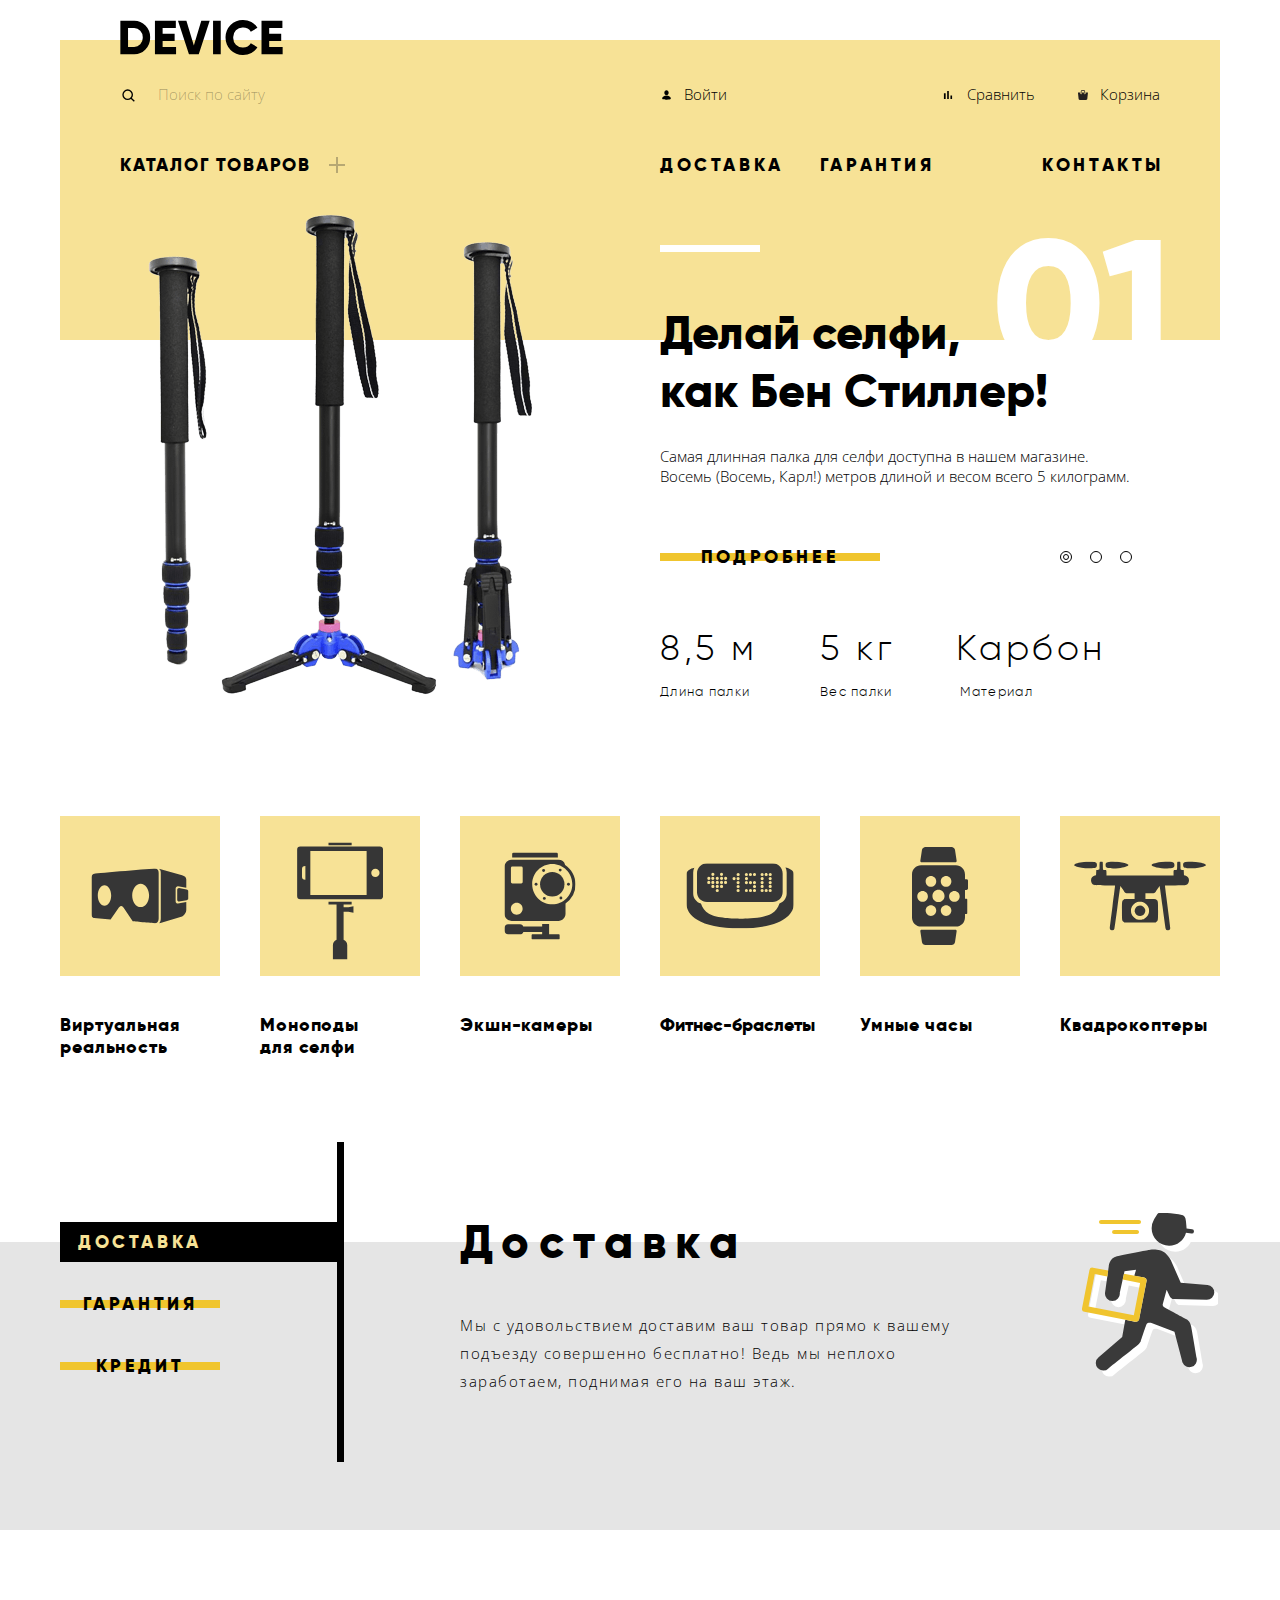
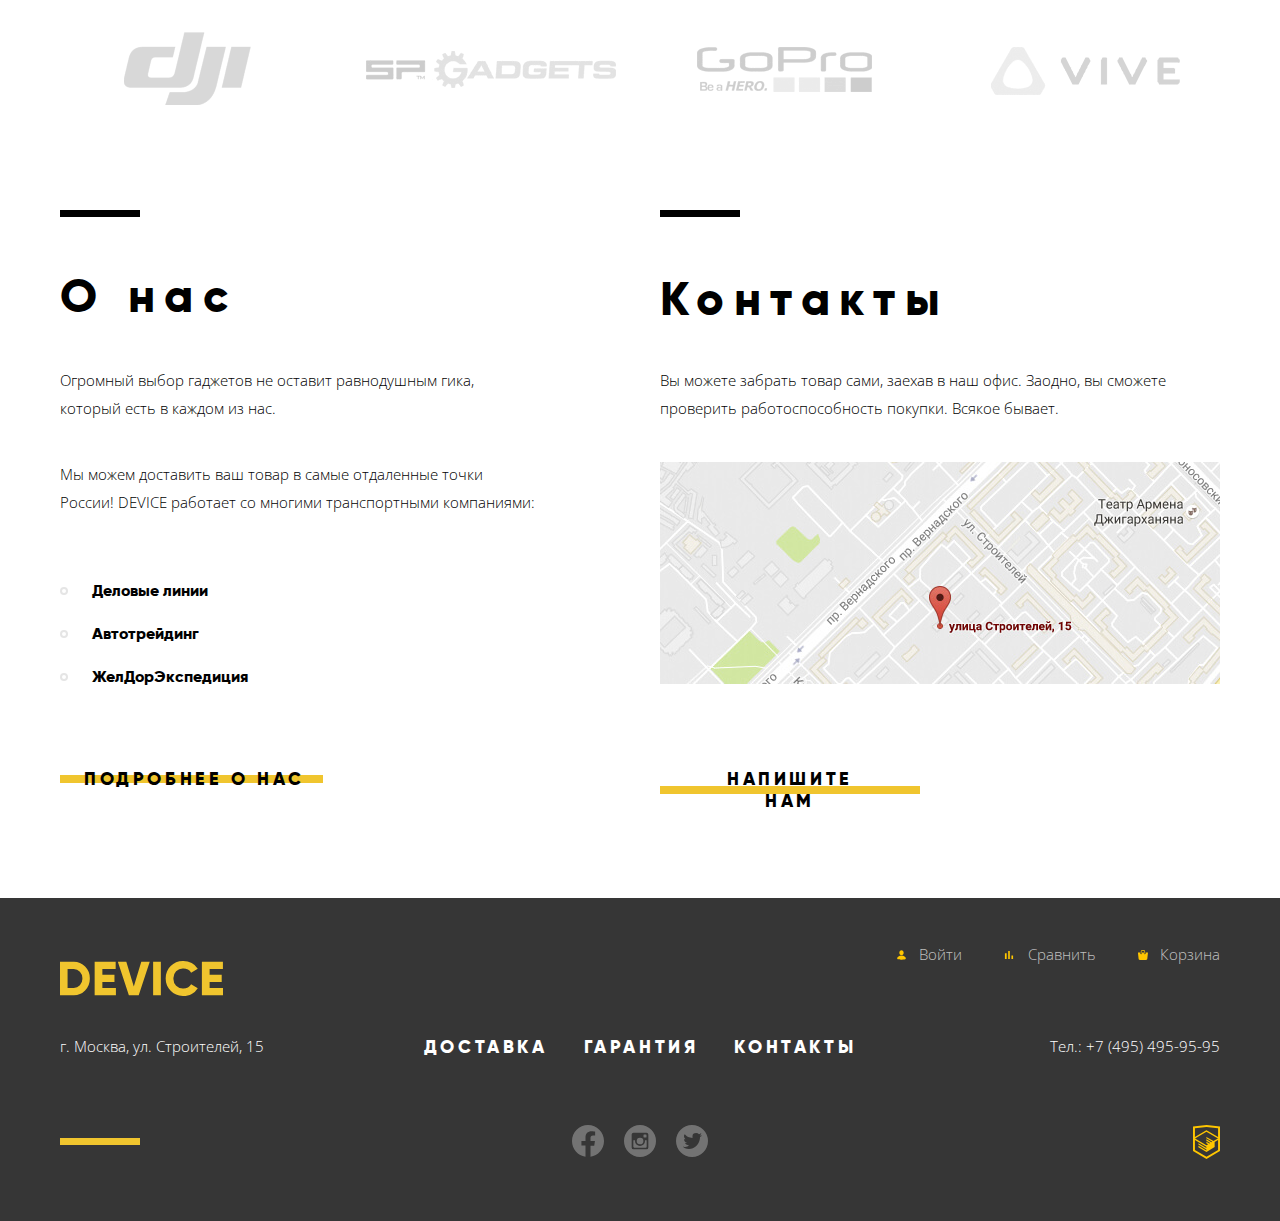
==== commit 5a28fb9c: "Правки по критериям Б16, Д7, Д17, Д19, Д21, Д25, Д27" ====
--- a/index.html
+++ b/index.html
@@ -5,7 +5,7 @@
 	<title>Интернет-магазин гаджетов «Device»</title>
 	<link href="https://fonts.googleapis.com/css2?family=Open+Sans:wght@300;400&display=swap" rel="stylesheet">
 	<link href="css/normalize.css" rel="stylesheet">
-	<link href="css/min.style.css" rel="stylesheet">
+	<link href="css/style.css" rel="stylesheet">
 </head>
 <body class="page-body main-page">
 	<header class="main-header">
@@ -103,7 +103,9 @@
 								<div class="promo-slide-text">
 									<p class="promo-slide-title">Делай селфи,<br> как Бен Стиллер!</p>
 									<p class="promo-slide-description">Самая длинная палка для селфи доступна в нашем магазине.<br> Восемь (Восемь, Карл!) метров длиной и весом всего 5 килограмм.</p>
-									<a class="btn" href="#">Подробнее</a>
+									<div class="promo-slide-wrapper">
+										<a class="btn" href="#">Подробнее</a>
+									</div>
 									<div class="promo-slide-specifications">
 										<dl>
 											<dt>Длина палки</dt>
@@ -129,7 +131,9 @@
 								<div class="promo-slide-text">
 									<p class="promo-slide-title">Худеем<br> правильно!</p>
 									<p class="promo-slide-description">Мотивирующие фитнес-браслеты помогут найти в себе силы<br> не пропускать занятия и соблюдать диету.</p>
-									<a class="btn" href="#">Подробнее</a>
+									<div class="promo-slide-wrapper">
+										<a class="btn" href="#">Подробнее</a>
+									</div>
 									<div class="promo-slide-specifications">
 										<dl>
 											<dt>Без подзарядки</dt>
@@ -139,15 +143,17 @@
 								</div>
 							</div>
 						</li>
-						<li class="promo-slide promo-slide-quadcopter">
+						<li class="promo-slide promo-slide-quadrocopter">
 							<div class="slide-wrapper">
 								<div class="promo-slide-image">
-									<img class="image-quadcopter" src="img/slider-3.png" width="526" height="334" alt="Квадрокоптер с белым корпусом, четырьмя черными винтами и светящимся красным лазером.">
+									<img class="image-quadrocopter" src="img/slider-3.png" width="526" height="334" alt="Квадрокоптер с белым корпусом, четырьмя черными винтами и светящимся красным лазером.">
 								</div>
 								<div class="promo-slide-text">
 									<p class="promo-slide-title">Порхает как бабочка, жалит как пчела!</p>
 									<p class="promo-slide-description">Этот обычный, на первый взгляд, квадрокоптер оснащен<br> мощным лазером, замаскированным под стандартную камеру.</p>
-									<a class="btn" href="#">Подробнее</a>
+									<div class="promo-slide-wrapper">
+										<a class="btn" href="#">Подробнее</a>
+									</div>
 									<div class="promo-slide-specifications">
 										<dl>
 											<dt>Дальность полета</dt>
@@ -298,7 +304,7 @@
 					<h2>Контакты</h2>
 					<p>Вы можете забрать товар сами, заехав в наш офис. Заодно, вы сможете проверить работоспособность покупки. Всякое бывает.</p>
 					<a class="map-btn" href="https://goo.gl/maps/yyA12mN7b1G2">
-						<img src="img/map-1.png" width="560" height="222" alt="Карта с адресом нашего офиса: город Москва, улица Строителей, дом 15.">
+						<img src="img/map-1.jpg" width="560" height="222" alt="Карта с адресом нашего офиса: город Москва, улица Строителей, дом 15.">
 					</a>
 					<a class="btn contacts-btn" href="feedback.html">Напишите нам</a>
 				</section>
@@ -324,7 +330,7 @@
 				</ul>
 			</div>
 			<div class="footer-conditions">
-				<p class="footer-adress">г. Москва, ул. Строителей, 15</p>
+				<p class="footer-address">г. Москва, ул. Строителей, 15</p>
 				<ul class="footer-site-menu">
 					<li>
 						<a href="#">Доставка</a>
@@ -358,7 +364,7 @@
 	<section class="modal modal-map">
 		<h2 class="visually-hidden">Как до нас добраться</h2>
 		<iframe src="https://www.google.com/maps/embed?pb=!1m18!1m12!1m3!1d2249.1123749473672!2d37.527429316044476!3d55.6870340045298!2m3!1f0!2f0!3f0!3m2!1i1024!2i768!4f13.1!3m3!1m2!1s0x46b54cf65f5c8955%3A0x694710ccd55501e!2z0YPQuy4g0KHRgtGA0L7QuNGC0LXQu9C10LksIDE1LCDQnNC-0YHQutCy0LAsIDExOTMxMQ!5e0!3m2!1sru!2sru!4v1592330035527!5m2!1sru!2sru" width="960" height="550" allowfullscreen="" aria-hidden="false" tabindex="0" title="Карта с адресом нашего офиса: город Москва, улица Строителей, дом 15."></iframe>
-		<img src="img/map-big-1.png" width="960" height="550" alt="Карта с адресом нашего офиса: город Москва, улица Строителей, дом 15.">
+		<img src="img/map-big-1.jpg" width="960" height="550" alt="Карта с адресом нашего офиса: город Москва, улица Строителей, дом 15.">
 		<button class="modal-close" type="button" aria-label="Закрыть"></button>
 	</section>
 
@@ -379,7 +385,7 @@
 			</div>
 			<p class="feedback-item">
 				<label for="feedback-comment">Текст письма:</label>
-				<textarea class="feedback-comment" name="comment" id="feedback-comment" rows="4" placeholder="В свободной форме" required></textarea>
+				<textarea class="feedback-comment" name="comment" id="feedback-comment" rows="4" placeholder="В свободной форме"></textarea>
 				<!-- При невалидном значении поля добавить class="invalid" -->
 			</p>
 			<button class="btn" type="submit">Отправить</button>
--- a/css/style.css
+++ b/css/style.css
@@ -0,0 +1,2853 @@
+/*
+* Prefixed by https://autoprefixer.github.io
+* PostCSS: v7.0.29,
+* Autoprefixer: v9.7.6
+* Browsers: last 2 version,not dead,not ie <= 11
+*/
+
+:root {
+	--basic-black: #000000;
+	--basic-black-opacity-six: rgba(0, 0, 0, 0.6);
+	--basic-black-opacity-five: rgba(0, 0, 0, 0.5);
+	--basic-black-opacity-four: rgba(0, 0, 0, 0.4);
+	--basic-black-opacity-three: rgba(0, 0, 0, 0.3);
+	--basic-black-opacity-two: rgba(0, 0, 0, 0.2);
+	--basic-black-opacity-eighteen: rgba(0, 0, 0, 0.18);
+	--basic-black-opacity-fifteen: rgba(0, 0, 0, 0.15);
+	--basic-black-opacity-one: rgba(0, 0, 0, 0.1);
+	--basic-dark: #363636;
+	--basic-grey: #464646;
+	--basic-dark-grey: #7e7e7e;
+	--basic-half-grey: #dcdcdc;
+	--basic-light-grey: #e5e5e5;
+	--basic-white: #ffffff;
+	--basic-white-opacity-seven: rgba(255, 255, 255, 0.7);
+	--basic-white-opacity-three: rgba(255, 255, 255, 0.3);
+	--bg-input: #f2f2f2;
+	--bg-input-hover: #eaeaea;
+	--bg-pagination: #ebebeb;
+	--bg-pagination-hover: #d9d9d9;
+	--special-yellow: #f7e296;
+	--special-dark-yellow: #f0c52e;
+	--special-green: #91c92f;
+	--special-pink: #f6dada;
+	--toggle: #c4c4c4;
+	--product-img: #eeeeee;
+}
+
+@font-face {
+	font-family: "Gilroy";
+	font-style: normal;
+	font-weight: 800;
+	src: 
+		local("Gilroy-Extrabold"),
+		url("../fonts/Gilroy-Extrabold.woff2") format("woff2"),
+		url("../fonts/Gilroy-Extrabold.woff") format("woff");
+}
+
+@font-face {
+	font-family: "Gilroy";
+	font-style: normal;
+	font-weight: 300;
+	src: 
+		local("Gilroy-Light"),
+		url("../fonts/Gilroy-Light.woff2") format("woff2"),
+		url("../fonts/Gilroy-Light.woff") format("woff");
+}
+
+*, *::before, *::after {
+	box-sizing: border-box;
+}
+
+body {
+	min-width: 1200px;
+	margin: 0;
+	padding: 0;
+
+	font-weight: 300;
+	font-size: 15px;
+	line-height: 28px;
+	font-family: "Open Sans", "Arial", sans-serif;
+	color: var(--basic-black);
+
+	background-color: var(--basic-white);
+}
+
+a {
+	text-decoration: none;
+}
+
+img {
+	max-width: 100%;
+	height: auto;
+}
+
+.visually-hidden:not(:focus):not(:active),
+input[type="checkbox"].visually-hidden,
+input[type="radio"].visually-hidden {
+	position: absolute;
+	width: 1px;
+	height: 1px;
+	margin: -1px;
+	border: 0;
+	padding: 0;
+	white-space: nowrap;
+	-webkit-clip-path: inset(100%);
+		clip-path: inset(100%);
+	clip: rect(0 0 0 0);
+	overflow: hidden;
+}
+
+.container {
+	width: 1200px;
+	margin: 0 auto;
+	padding: 0 20px;
+}
+
+/* Grid */
+
+.page {
+	height: 100%;
+}
+
+.page-body {
+	display: grid;
+	grid-template-rows: -webkit-min-content 1fr -webkit-min-content;
+	grid-template-rows: min-content 1fr min-content;
+	align-content: start;
+
+	min-height: 100%;
+}
+
+/* button */
+
+.btn {
+	position: relative;
+	z-index: 1;
+
+	width: 220px;
+	padding: 7px 0;
+
+	font-weight: 800;
+	font-size: 18px;
+	line-height: 22px;
+	font-family: "Gilroy", "Arial", sans-serif;
+	letter-spacing: 0.2em;
+	color: var(--basic-black);
+	text-transform: uppercase;
+	text-align: center;
+
+	background: none;
+	border: none;
+}
+
+.btn::before {
+	content: "";
+	position: absolute;
+	top: 50%;
+	left: 0px;
+	transform: translateY(-50%);
+	z-index: -1;
+
+	width: 100%;
+	height: 8px;
+
+	background-color: var(--special-dark-yellow);
+}
+
+.btn:hover::before,
+.btn:focus::before {
+	height: 40px;
+}
+
+.btn:active {
+	color: var(--basic-black-opacity-three);
+}
+
+.btn-services {
+	width: 160px;
+
+	cursor: pointer;
+	outline: none;
+}
+
+.btn-services:active {
+	color: var(--special-yellow);
+}
+
+.btn-services.current {
+	position: relative;
+
+	color: var(--special-yellow);
+}
+
+.btn-services.current::before {
+	content: "";
+	position: absolute;
+
+	width: 284px;
+	height: 40px;
+
+	background: var(--basic-black);
+}
+
+.btn-services:active::before {
+	content: "";
+	position: absolute;
+
+	width: 284px;
+	height: 40px;
+
+	background: var(--basic-black);
+}
+
+.btn-filter {
+	width: 200px;
+}
+
+.btn-product-card {
+	width: 200px;
+	margin-bottom: 16px;
+}
+
+.about-btn {
+	padding-left: 24px;
+	padding-right: 18px;
+}
+
+.contacts-btn {
+	width: 260px;
+	margin-top: auto;
+	padding-left: 38px;
+	padding-right: 38px;
+}
+
+/* header */
+
+.wrapper {
+	position: relative;
+	padding: 0 60px;
+	padding-top: 20px;
+	padding-bottom: 164px;
+
+	background-image: linear-gradient(var(--basic-white) 40px, var(--special-yellow) 40px);
+}
+
+.main-header-logo {
+	display: block;
+	width: 163px;
+	height: 35px;
+	margin-bottom: 15px;
+}
+
+.main-user-navigation {
+	display: flex;
+	justify-content: space-between;
+	align-items: baseline;
+	width: 100%;
+	margin-bottom: 34px;
+
+	line-height: 20px;
+}
+
+.search {
+	position: relative;
+
+	display: flex;
+	width: 440px;
+	margin-right: 100px;
+}
+
+.search::before {
+	content: "";
+	position: absolute;
+	top: 50%;
+	left: 0;
+	transform: translateY(-50%);
+
+	display: block;
+	width: 16px;
+	height: 16px;
+
+	background-image: url(../img/search.svg);
+	background-repeat: no-repeat;
+	background-position: center center;
+}
+
+.search p {
+	margin: 0;
+}
+
+.search input[type="search"] {
+	position: relative;
+
+	width: 356px;
+	padding-top: 14px;
+	padding-right: 0px;
+	padding-bottom: 14px;
+	padding-left: 38px;
+
+	font: inherit;
+	line-height: 20px;
+	color: var(--basic-black-opacity-three);
+
+	background-color: transparent;
+	border: none;
+	border-bottom: 2px solid transparent;
+}
+
+.search input[type="search"]::-ms-clear {
+	width: 0;
+	height: 0;
+}
+
+.search input[type="search"]::-webkit-search-decoration,
+.search input[type="search"]::-webkit-search-cancel-button,
+.search input[type="search"]::-webkit-search-results-button,
+.search input[type="search"]::-webkit-search-results-decoration {
+	display: none;
+}
+
+.search input[type="search"]::-webkit-input-placeholder {
+	color: var(--basic-black-opacity-three);
+}
+
+.search input[type="search"]::-ms-input-placeholder {
+	color: var(--basic-black-opacity-three);
+}
+
+.search input[type="search"]::-moz-placeholder {
+	color: var(--basic-black-opacity-three);
+}
+
+.search input[type="search"]:hover::-webkit-input-placeholder {
+	color: var(--basic-black-opacity-six);
+}
+
+.search input[type="search"]:hover::-ms-input-placeholder {
+	color: var(--basic-black-opacity-six);
+}
+
+.search input[type="search"]:hover::-moz-placeholder {
+	color: var(--basic-black-opacity-six);
+}
+
+.search input[type="search"]:focus,
+.search input[type="search"]:active {
+	color: var(--basic-black);
+
+	border-bottom: 2px solid var(--basic-black);
+	outline: none;
+}
+
+.search button {
+	opacity: 0;
+	padding: 12px 15px;
+
+	font: inherit;
+	line-height: 20px;
+	text-transform: uppercase;
+
+	background-color: transparent;
+	border: 2px solid var(--basic-black);
+}
+
+.search button:hover,
+.search button:focus {
+	color: var(--basic-white);
+
+	background-color: var(--basic-black);
+	opacity: 1;
+}
+
+.search button:active {
+	color: var(--basic-white-opacity-three);
+
+	background-color: var(--basic-black);
+}
+
+.search input[type="search"]:focus ~ button[type="submit"] {
+	opacity: 1;
+}
+
+.main-user {
+	display: flex;
+	flex-wrap: wrap;
+	width: 500px;
+	margin: 0;
+	padding: 0;
+}
+
+.main-user li:nth-child(2) {
+	margin-left: auto;
+	margin-right: 41px;
+}
+
+.main-user-item a {
+	display: block;
+}
+
+.main-page .main-user-login {
+	position: relative;
+
+	padding-left: 24px;
+}
+
+.main-page .main-user-login::before {
+	content: "";
+	position: absolute;
+	top: 4px;
+	left: 0px;
+	width: 13px;
+	height: 14px;
+
+	background-image: url("../img/user.svg");
+	background-repeat: no-repeat;
+	background-position: center center;
+}
+
+.main-page .main-user-login:hover::before {
+	opacity: 0.6;
+}
+
+.main-page .main-user-login:focus::before {
+	opacity: 0.6;
+}
+
+.main-page .main-user-login:active::before {
+	opacity: 0.3;
+}
+
+.main-user-compare {
+	position: relative;
+
+	padding-left: 26px;
+}
+
+.main-user-compare::before {
+	content: "";
+	position: absolute;
+	top: 4px;
+	left: 0px;
+	width: 13px;
+	height: 14px;
+
+	background-image: url("../img/compare.svg");
+	background-repeat: no-repeat;
+	background-position: center center;
+}
+
+.main-user-compare:hover::before {
+	opacity: 0.6;
+}
+
+.main-user-compare:focus::before {
+	opacity: 0.6;
+}
+
+.main-user-compare:active::before {
+	opacity: 0.3;
+}
+
+.main-user-cart {
+	position: relative;
+
+	padding-left: 24px;
+}
+
+.main-user-cart::before {
+	content: "";
+	position: absolute;
+	top: 4px;
+	left: 0px;
+	width: 13px;
+	height: 14px;
+
+	background-image: url("../img/cart.svg");
+	background-repeat: no-repeat;
+	background-position: center center;
+}
+
+.main-user-cart:hover::before {
+	opacity: 0.6;
+}
+
+.main-user-cart:focus::before {
+	opacity: 0.6;
+}
+
+.main-user-cart:active::before {
+	opacity: 0.3;
+}
+
+.main-navigation {
+	font-weight: 800;
+	font-size: 18px;
+	line-height: 22px;
+	font-family: "Gilroy", "Arial", sans-serif;
+	text-transform: uppercase;
+}
+
+.main-menu-link {
+	letter-spacing: 0.2em;
+}
+
+.main-menu {
+	display: flex;
+	width: 100%;
+	margin: 0;
+	padding: 0;
+}
+
+.main-menu li:first-child {
+	width: 240px;
+	margin-right: 300px;
+}
+
+.main-menu li:nth-child(2) {
+	margin-right: 36px;
+}
+
+.main-menu li:last-child {
+	margin-left: auto;
+	margin-right: -4px;
+}
+
+.main-menu-item:first-child > a {
+	position: relative;
+
+	letter-spacing: 0.1em;
+}
+
+.main-menu-item:first-child > a::after {
+	position: absolute;
+	content: "";
+	top: 4px;
+	right: -34px;
+
+	width: 16px;
+	height: 16px;
+
+	background-image: url(../img/plus.svg);
+	opacity: 0.3;
+}
+
+.sub-menu-wrapper {
+	position: absolute;
+	top: 176px;
+	left: 0;
+	z-index: 10;
+
+	display: none;
+	flex-wrap: wrap;
+	justify-content: start;
+	width: 1160px;
+	margin: 0;
+	padding: 0;
+	padding-right: 60px;
+	padding-bottom: 28px;
+	padding-left: 60px;
+
+	background-color: var(--special-yellow);
+}
+
+.sub-menu {
+	margin: 0;
+	padding: 0;
+
+	font-weight: 300;
+	font-size: 15px;
+	line-height: 20px;
+	font-family: "Open Sans", "Arial", sans-serif;
+	text-transform: none;
+}
+
+.column {
+	padding-top: 28px;
+	margin-right: 20px;
+}
+
+.column-1 {
+	width: 220px;
+}
+
+.column-2 {
+	width: 165px;
+}
+
+.column-3 {
+	width: 200px;
+}
+
+.sub-menu-item {
+	margin-bottom: 16px;
+}
+
+.sub-menu-link {
+	letter-spacing: 0;
+}
+
+.main-user,
+.main-menu,
+.sub-menu {
+	list-style: none;
+}
+
+.main-user a,
+.main-menu a,
+.sub-menu a {
+	color: var(--basic-black);
+}
+
+.main-user a:hover,
+.main-user a:focus,
+.main-menu a:hover,
+.main-menu a:focus,
+.sub-menu a:hover,
+.sub-menu a:focus {
+	color: var(--basic-black-opacity-six);
+}
+
+.main-user a:active,
+.main-menu a:active,
+.sub-menu a:active {
+	color: var(--basic-black-opacity-three);
+}
+
+.main-menu-item:nth-child(1):hover .sub-menu-wrapper {
+	display: flex;
+}
+
+/* promo */
+
+.promo {
+	margin-top: -146px;
+	margin-bottom: 36px;
+}
+
+.promo-slider {
+	position: relative;
+}
+
+.promo-controls-list {
+	position: absolute;
+	bottom: 160px;
+	right: 88px;
+	z-index: 4;
+
+	display: flex;
+	justify-content: space-between;
+	width: 72px;
+	margin: 0;
+	padding: 0;
+
+	list-style: none;
+}
+
+.promo-controls-item button {
+	padding: 0;
+	width: 12px;
+	height: 12px;
+
+	background-color: transparent;
+	border: 1px solid var(--basic-black);
+	border-radius: 50%;
+	cursor: pointer;
+}
+
+.promo-controls-item .current {
+	background-image: url(../img/button-current.svg);
+	background-repeat: no-repeat;
+	background-position: center center;
+}
+
+.promo-slides {
+	counter-reset: item;
+
+	margin: 0;
+	padding: 0;
+
+	list-style: none;
+}
+
+.promo-slides li {
+	margin: 0;
+	padding: 0;
+}
+
+.promo-slides li::before {
+	position: absolute;
+	counter-increment: item;
+	content: counter(item);
+	right: 53px;
+
+	font-weight: 800;
+	font-size: 179px;
+	line-height: 219px;
+	font-family: "Gilroy", "Arial", sans-serif;
+	color: var(--basic-white);
+	text-transform: uppercase;
+}
+
+.promo-slides li:nth-child(1)::before {
+	content: "01";
+	right: 47px;
+}
+
+.promo-slides li:nth-child(2)::before {
+	content: "02";
+	right: 54px;
+}
+
+.promo-slides li:nth-child(3)::before {
+	content: "03";
+}
+
+.promo-slide {
+	display: none;
+}
+
+.promo-slide-current {
+	display: block;
+}
+
+.slide-wrapper {
+	display: flex;
+	justify-content: space-between;
+}
+
+.promo-slide-monopods .slide-wrapper {
+	padding-bottom: 25px;
+}
+
+.promo-slide-bracelet .slide-wrapper {
+	padding-bottom: 2px;
+}
+
+.promo-slide-quadrocopter .slide-wrapper {
+	padding-bottom: 30px;
+}
+
+.promo-slide-image {
+	width: 560px;
+
+	text-align: center;
+}
+
+.promo-slide-monopods .promo-slide-image {
+	padding-top: 17px;
+}
+
+.promo-slide-bracelet .promo-slide-image {
+	padding-top: 43px;
+}
+
+.promo-slide-quadrocopter .promo-slide-image {
+	padding-top: 100px;
+}
+
+.image-monopods {
+	width: 384px;
+	height: 486px;
+}
+
+.image-bracelet {
+	width: 345px;
+	height: 483px;
+	margin-left: 18px;
+}
+
+.image-quadrocopter {
+	width: 526px;
+	height: 334px;
+	margin-left: 28px;
+}
+
+.promo-slide-text {
+	position: relative;
+
+	width: 560px;
+}
+
+.promo-slide-text::before {
+	content: "";
+	position: absolute;
+	top: 51px;
+	width: 100px;
+	height: 7px;
+	background-color: var(--basic-white);
+}
+
+.promo-slide-title {
+	margin: 0;
+	margin-top: 110px;
+	margin-bottom: 26px;
+
+	font-weight: 800;
+	font-size: 47px;
+	line-height: 58px;
+	font-family: "Gilroy", "Arial", sans-serif;
+}
+
+.promo-slide-description {
+	width: 500px;
+	margin: 0;
+	margin-bottom: 53px;
+
+	line-height: 20px;
+}
+
+.promo-slide-wrapper {
+	position: relative;
+}
+
+.promo-slide-text a {
+	display: block;
+	margin-bottom: 51px;
+}
+
+.promo-slide-specifications {
+	display: flex;
+	width: 560px;
+}
+
+.promo-slide-specifications dl {
+	display: flex;
+	flex-direction: column;
+	margin: 0;
+	margin-right: 62px;
+	padding: 0;
+}
+
+.promo-slide-quadrocopter dl {
+	margin-right: 27px;
+}
+
+.promo-slide-specifications dl:last-child {
+	margin: 0;
+}
+
+.promo-slide-specifications dt {
+	order: 2;
+	font-weight: 300;
+	font-size: 13px;
+	line-height: 15px;
+	font-family: "Gilroy", "Arial", sans-serif;
+	letter-spacing: 0.1em;
+}
+
+.materials{
+	padding-left: 4px;
+}
+
+.promo-slide-specifications dd {
+	margin: 0;
+	margin-bottom: 16px;
+
+	font-weight: 300;
+	font-size: 36px;
+	line-height: 42px;
+	font-family: "Gilroy", "Arial", sans-serif;
+	letter-spacing: 0.1em;
+}
+
+/* popular */
+
+.popular-list {
+	display: flex;
+	flex-wrap: wrap;
+	margin: 0;
+	padding: 0;
+
+	font-weight: 800;
+	font-size: 18px;
+	line-height:22px;
+	font-family: "Gilroy", "Arial", sans-serif;
+
+	list-style: none;
+}
+
+.popular-list h3 {
+	margin: 0;
+	padding-top: 38px;
+
+	font-weight: 800;
+	font-size: 18px;
+}
+
+.popular-list a {
+	position: relative;
+
+	letter-spacing: 0.05em;
+	color: var(--basic-black);
+}
+
+.popular-list li:nth-child(6n) {
+	margin-right: 0;
+}
+
+.popular-item:nth-child(4) > a {
+	letter-spacing: 0;
+}
+
+.popular-item {
+	width: 160px;
+	margin-right: 40px;
+	padding-top: 50px;
+}
+
+.popular-img {
+	position: relative;
+
+	width: 160px;
+	height: 160px;
+
+	background-color: var(--special-yellow);
+}
+
+.popular-img svg {
+	position: absolute;
+	top: 50%;
+	left: 50%;
+	transform: translate(-50%, -50%);
+}
+
+.popular-item:nth-child(2) .popular-svg {
+	top: 85px;
+}
+
+.popular-link:hover > .popular-img {
+	background-color: var(--special-dark-yellow);
+}
+
+.popular-link:focus > .popular-img {
+	background-color: var(--special-dark-yellow);
+}
+
+.popular-link:active .popular-svg {
+	opacity: 0.3;
+}
+
+.popular-link:active > h3 {
+	opacity: 0.3;
+}
+
+/* services */
+
+.services {
+	min-height: 385px;
+	margin-bottom: 45px;
+	padding-top: 84px;
+	padding-bottom: 68px;
+
+	background-image: linear-gradient(var(--basic-white) 184px, var(--basic-light-grey) 184px);
+}
+
+.services-slider {
+	display: flex;
+}
+
+.services-list {
+	display: flex;
+	flex-direction: column;
+	min-width: 284px;
+	min-height: 320px;
+	margin: 0;
+	padding: 0;
+
+	border-right: 7px solid var(--basic-black);
+	list-style: none;
+}
+
+.services-list li:nth-child(1) {
+	margin-top: 82px;
+}
+
+.services-item {
+	width: 100%;
+	margin: 13px 0;
+	padding: 0;
+}
+
+.services-slide {
+	display: none;
+}
+
+.services-slides .current {
+	display: block;
+}
+
+.services-slides {
+	padding-top: 71px;
+	padding-left: 116px;
+}
+
+.services-slide h3 {
+	margin: 0;
+	margin-bottom: 40px;
+
+	font-weight: 800;
+	font-size:47px;
+	line-height:58px;
+	font-family: "Gilroy", "Arial", sans-serif;
+	letter-spacing: 0.2em;
+}
+
+.services-slide p {
+	width: 574px;
+	margin: 0;
+
+	letter-spacing: 0.1em;
+}
+
+.services-slide-delivery p {
+	padding-right: 40px;
+}
+
+.services-slide-delivery {
+	position: relative;
+}
+
+.services-slide-delivery::before {
+	content: "";
+	position: absolute;
+	right: -184px;
+
+	width: 136px;
+	height: 164px;
+
+	background-image: url("../img/delivery.svg");
+	background-repeat: no-repeat;
+	background-position: center center;
+}
+
+.services-slide-warranty {
+	position: relative;
+}
+
+.services-slide-warranty::before {
+	content: "";
+	position: absolute;
+	top: -18px;
+	right: -202px;
+
+	width: 171px;
+	height: 195px;
+
+	background-image: url("../img/warranty.svg");
+	background-repeat: no-repeat;
+	background-position: center center;
+}
+
+.services-slide-credit {
+	position: relative;
+}
+
+.services-slide-credit::before {
+	content: "";
+	position: absolute;
+	top: -23px;
+	right: -178px;
+
+	width: 156px;
+	height: 188px;
+
+	background-image: url("../img/credit.svg");
+	background-repeat: no-repeat;
+	background-position: center center;
+}
+
+/* brands */
+
+.brands {
+	margin-bottom: 90px;
+}
+
+.brands-list {
+	display: flex;
+	flex-wrap: wrap;
+	margin: 0;
+	padding: 0;
+
+	list-style: none;
+}
+
+.brands-list li {
+	margin-right: 40px;
+	padding-top: 45px;
+}
+
+.brands-list li:nth-child(4) {
+	margin-right: 0;
+}
+
+.brands-list a {
+	position: relative;
+
+	display: block;
+	width: 260px;
+	height: 100px;
+}
+
+a.brands-dji::before {
+	content: "";
+	position: absolute;
+
+	display: none;
+	width: 260px;
+	height: 100px;
+
+	background-image: url("../img/logo-1-color.png");
+	background-repeat: no-repeat;
+	background-position: center center;
+}
+
+a.brands-dji:hover::before {
+	display: block;
+}
+
+a.brands-sp-gadgets::before {
+	content: "";
+	position: absolute;
+
+	display: none;
+	width: 260px;
+	height: 100px;
+
+	background-image: url("../img/logo-2-color.png");
+	background-repeat: no-repeat;
+	background-position: center center;
+}
+
+a.brands-sp-gadgets:hover::before {
+	display: block;
+}
+
+a.brands-gopro::before {
+	content: "";
+	position: absolute;
+
+	display: none;
+	width: 260px;
+	height: 100px;
+
+	background-image: url("../img/logo-3-color.png");
+	background-repeat: no-repeat;
+	background-position: center center;
+}
+
+a.brands-gopro:hover::before {
+	display: block;
+}
+
+a.brands-vive::before {
+	content: "";
+	position: absolute;
+
+	display: none;
+	width: 260px;
+	height: 100px;
+
+	background-image: url("../img/logo-4-color.png");
+	background-repeat: no-repeat;
+	background-position: center center;
+}
+
+a.brands-vive:hover::before {
+	display: block;
+}
+
+/* about */
+
+.about-contacts-wrapper {
+	display: flex;
+	justify-content: space-between;
+	margin-bottom: 79px;
+}
+
+.about {
+	position: relative;
+
+	width: 500px;
+	padding-top: 57px;
+}
+
+.about::before {
+	content: "";
+	position: absolute;
+	top: 0;
+	width: 80px;
+	height: 7px;
+	background-color: var(--basic-black);
+}
+
+.about h2 {
+	margin: 0;
+	margin-bottom: 41px;
+
+	font-weight: 800;
+	font-size: 47px;
+	line-height: 58px;
+	font-family: "Gilroy", "Arial", sans-serif;
+	letter-spacing: 0.2em;
+}
+
+.about p {
+	margin: 0;
+	margin-bottom: 38px;
+	margin-right: 22px;
+}
+
+.about-traffic {
+	margin: 0;
+	margin-top: 61px;
+	margin-bottom: 74px;
+	padding: 0;
+
+	font-weight: 800;
+	font-size: 16px;
+	line-height: 28px;
+	font-family: "Gilroy", "Arial", sans-serif;
+
+	list-style: none;
+}
+
+.about-traffic li {
+	position: relative;
+
+	margin-bottom: 15px;
+	padding-left: 32px;
+}
+
+.about-traffic li::before {
+	content: "";
+	position: absolute;
+	top: 50%;
+	left: 0;
+	transform: translate(0, -50%);
+
+	width: 8px;
+	height: 8px;
+
+	background-color: var(--basic-wight);
+	border: 2px solid var(--basic-light-grey);
+	border-radius: 50%;
+}
+
+/* contacts */
+
+.contacts {
+	position: relative;
+
+	display: flex;
+	flex-direction: column;
+	width: 560px;
+	padding-top: 60px;
+}
+
+.contacts::before {
+	content: "";
+	position: absolute;
+	top: 0;
+
+	width: 80px;
+	height: 7px;
+
+	background-color: var(--basic-black);
+}
+
+.contacts h2 {
+	margin: 0;
+	margin-bottom: 38px;
+
+	font-weight: 800;
+	font-size: 47px;
+	line-height: 58px;
+	font-family: "Gilroy", "Arial", sans-serif;
+	letter-spacing: 0.2em;
+}
+
+.contacts p {
+	margin: 0;
+	margin-bottom: 40px;
+}
+
+.map-btn {
+	margin-bottom: 69px;
+}
+
+/*footer*/
+
+.main-footer {
+	padding-top: 46px;
+	padding-bottom: 44px;
+
+	color: var(--basic-white);
+
+	background-color: var(--basic-dark);
+}
+
+.footer-user {
+	display: flex;
+	justify-content: space-between;
+	min-height: 52px;
+	margin-bottom: 40px;
+
+	line-height: 20px;
+	color: var(--basic-white-opacity-seven);
+}
+
+.footer-logo {
+	align-self: flex-end;
+	width: 163px;
+	height: 35px;
+}
+
+.footer-user-navigation {
+	display: flex;
+	flex-wrap: wrap;
+	justify-content: space-between;
+	align-self: flex-start;
+	width: 325px;
+	margin: 0;
+	padding: 0;
+
+	list-style: none;
+}
+
+.footer-user-navigation a {
+	color: var(--basic-white-opacity-seven);
+}
+
+.footer-user-navigation a:hover,
+.footer-user-navigation a:focus {
+	color: var(--basic-white);
+}
+
+.footer-user-navigation a:active {
+	color: var(--basic-white-opacity-three);
+}
+
+.main-page .footer-user-navigation-login {
+	position: relative;
+
+	padding-left: 24px;
+}
+
+.main-page .footer-user-navigation-login::before {
+	content: "";
+	position: absolute;
+	top: 4px;
+	left: 0px;
+
+	width: 13px;
+	height: 14px;
+
+	background-image: url("../img/user-yellow.svg");
+	background-repeat: no-repeat;
+	background-position: center center;
+}
+
+.footer-user-navigation-login:hover::before {
+	opacity: 0.6;
+}
+
+.footer-user-navigation-login:focus::before {
+	opacity: 0.6;
+}
+
+.footer-user-navigation-login:active::before {
+	opacity: 0.3;
+}
+
+.footer-user-navigation-compare {
+	position: relative;
+
+	padding-left: 26px;
+}
+
+.footer-user-navigation-compare::before {
+	content: "";
+	position: absolute;
+	top: 4px;
+	left: 0px;
+
+	width: 13px;
+	height: 14px;
+
+	background-image: url("../img/compare-yellow.svg");
+	background-repeat: no-repeat;
+	background-position: center center;
+}
+
+.footer-user-navigation-compare:hover::before {
+	opacity: 0.6;
+}
+
+.footer-user-navigation-compare:focus::before {
+	opacity: 0.6;
+}
+
+.footer-user-navigation-compare:active::before {
+	opacity: 0.3;
+}
+
+.footer-user-navigation-cart {
+	position: relative;
+
+	padding-left: 24px;
+}
+
+.footer-user-navigation-cart::before {
+	content: "";
+	position: absolute;
+	top: 4px;
+	left: 0px;
+
+	width: 13px;
+	height: 14px;
+
+	background-image: url("../img/cart-yellow.svg");
+	background-repeat: no-repeat;
+	background-position: center center;
+}
+
+.footer-user-navigation-cart:hover::before {
+	opacity: 0.6;
+}
+
+.footer-user-navigation-cart:focus::before {
+	opacity: 0.6;
+}
+
+.footer-user-navigation-cart:active::before {
+	opacity: 0.3;
+}
+
+.footer-conditions {
+	display: flex;
+	justify-content: space-between;
+	align-items: start;
+	padding-bottom: 67px;
+
+	line-height: 20px;
+}
+
+.footer-address {
+	width: 260px;
+	margin: 0;
+	padding: 0;
+}
+
+.footer-site-menu {
+	display: flex;
+	justify-content: center;
+	flex-wrap: wrap;
+	width: 434px;
+	margin: 0;
+	padding: 0;
+
+	font-weight: 800;
+	font-size: 18px;
+	line-height: 22px;
+	font-family: "Gilroy", "Arial", sans-serif;
+	text-transform: uppercase;
+
+	list-style: none;
+}
+
+.footer-site-menu li {
+	margin-right: 36px;
+}
+
+.footer-site-menu li:nth-child(3) {
+	margin-right: 0;
+}
+
+.footer-site-menu a {
+	display: block;
+
+	letter-spacing: 0.2em;
+	color: var(--basic-white);
+}
+
+.footer-site-menu a:hover,
+.footer-site-menu a:focus {
+	color: var(--basic-white-opacity-seven);
+}
+
+.footer-site-menu a:active {
+	color: var(--basic-white-opacity-three)
+}
+
+.footer-contacts {
+	width: 260px;
+
+	text-align: right;
+
+	color: var(--basic-white);
+}
+
+.footer-social {
+	position: relative;
+
+	display: flex;
+
+	line-height: 20px;
+	color: var(--basic-white-opacity-seven);
+}
+
+.footer-social::before {
+	content: "";
+	position: absolute;
+	top: 13px;
+	left: 0;
+
+	width: 80px;
+	height: 7px;
+
+	background-color: var(--basic-white);
+	background-color: var(--special-dark-yellow);
+}
+
+.social-btn {
+	display: flex;
+	flex-wrap: wrap;
+	width: 136px;
+	margin: 0;
+	margin-left: 512px;
+	margin-right: auto;
+	padding: 0;
+
+	list-style: none;
+}
+
+.social-btn li {
+	margin-right: 20px;
+	margin-bottom: 20px;
+}
+
+.social-btn li:nth-child(3n) {
+	margin-right: 0;
+}
+
+.social-btn a {
+	color: var(--basic-white-opacity-seven);
+}
+
+.social-btn a:hover,
+.social-btn a:focus {
+	color: var(--basic-white);
+	opacity: 0.6;
+}
+
+.social-btn a:active {
+	color: var(--basic-white-opacity-three);
+	opacity: 0.1;
+}
+
+.social-btn-link {
+	display: flex;
+	width: 32px;
+	height: 32px;
+
+	opacity: 0.3;
+}
+
+.social-btn-facebook {
+	background-image: url(../img/fb.svg);
+}
+
+.social-btn-instagram {
+	background-image: url(../img/instagram.svg);
+}
+
+.social-btn-twitter {
+	background-image: url(../img/twitter.svg);
+}
+
+.social-btn-link:hover,
+.social-btn-link:focus {
+	opacity: 0.6;
+}
+
+.social-btn-link:active {
+	opacity: 0.1;
+}
+
+.copyright {
+	width: 27px;
+	height: 34px;
+
+	color: var(--basic-white);
+
+	background-image: url(../img/logo-html.svg);
+}
+
+.copyright:hover,
+.copyright:focus {
+	opacity: 0.6;
+}
+
+.copyright:active {
+	opacity: 0.1;
+}
+
+.copyright:hover,
+.copyright:focus {
+	color: var(--basic-white-opacity-seven);
+}
+
+.copyright:active {
+	color: var(--basic-white-opacity-three);
+}
+
+/* modal */
+
+.modal {
+	position: fixed;
+	top: 0;
+	right: 0;
+	bottom: 0;
+	left: 0;
+
+	display: none;
+	width: 960px;
+	height: 550px;
+	margin: auto;
+
+	box-shadow: 0px 10px 16px var(--basic-black-opacity-fifteen);
+}
+
+.modal-show {
+	display: block;
+	-webkit-animation: bounce 0.6s;
+		animation: bounce 0.6s;
+}
+
+.modal-error {
+	-webkit-animation: shake 0.6s;
+		animation: shake 0.6s;
+
+		animation-name: shake;
+		animation-duration: 0.6s;
+}
+
+/* modal close */
+
+.modal-close {
+	position: absolute;
+	z-index: 3;
+	top: 20px;
+	right: 20px;
+
+	width: 55px;
+	height: 55px;
+	margin: 0;
+	padding: 0;
+
+	background-color: var(--special-dark-yellow);
+	border: 0;
+	border-radius: 50%;
+	opacity: 0.5;
+	cursor: pointer;
+}
+
+.modal-close:hover,
+.modal-close:focus {
+	opacity: 1;
+}
+
+.modal-close:active {
+	opacity: 0.3;
+}
+
+.modal-close::before {
+	content: "";
+	position: absolute;
+	top: 50%;
+	left: 50%;
+	transform: translate(-50%, -50%);
+
+	display: block;
+	width: 30px;
+	height: 30px;
+
+	background-image: url(../img/modal-close.svg);
+	background-repeat: no-repeat;
+	background-position: center center;
+}
+
+/* animations */
+
+@-webkit-keyframes bounce {
+	0% {
+		transform: translateY(-2000px);
+	}
+
+	30% {
+		transform: translateY(30px);
+	}
+
+	90% {
+		transform: translateY(-10px);
+	}
+
+	100% {
+		transform: translateY(0);
+	}
+}
+
+@keyframes bounce {
+	0% {
+		transform: translateY(-2000px);
+	}
+
+	30% {
+		transform: translateY(30px);
+	}
+
+	90% {
+		transform: translateY(-10px);
+	}
+
+	100% {
+		transform: translateY(0);
+	}
+}
+
+@-webkit-keyframes shake {
+	0%,
+	100% {
+		transform: translateX(0);
+	}
+
+	10%,
+	30%,
+	50%,
+	70%,
+	90% {
+		transform: translateX(-10px);
+	}
+
+	20%,
+	40%,
+	60%,
+	80% {
+		transform: translateX(10px);
+	}
+}
+
+@keyframes shake {
+	0%,
+	100% {
+		transform: translateX(0);
+	}
+
+	10%,
+	30%,
+	50%,
+	70%,
+	90% {
+		transform: translateX(-10px);
+	}
+
+	20%,
+	40%,
+	60%,
+	80% {
+		transform: translateX(10px);
+	}
+}
+
+/* modal-map */
+
+.modal-map {
+	top: 120px;
+	bottom: auto;
+	z-index: 5;
+}
+
+.modal-map iframe {
+	border: none;
+}
+
+.modal-map img {
+	position: absolute;
+	top: 0;
+	left: 0;
+	z-index: -1;
+	margin: 0;
+}
+
+/* modal-feedback */
+
+.modal-feedback {
+	top: 120px;
+	bottom: auto;
+	z-index: 5;
+
+	padding: 92px 100px 76px 100px;
+
+	background-color: var(--basic-white);
+}
+
+.feedback-form {
+	font-weight: 800;
+	font-size: 18px;
+	line-height: 22px;
+	font-family: "Gilroy", "Arial", sans-serif;
+}
+
+.feedback-wrapper {
+	display: flex;
+	justify-content: space-between;
+}
+
+.feedback-item {
+	margin: 0;
+	margin-bottom: 33px;
+}
+
+.feedback-form label,
+.feedback-form input,
+.feedback-form textarea {
+	display: block;
+}
+
+.feedback-form label {
+	margin-bottom: 10px;
+}
+
+.feedback-wrapper label,
+.feedback-wrapper input {
+	width: 360px;
+}
+
+.feedback-form input[type="text"],
+.feedback-form input[type="email"] {
+	padding: 13px 20px;
+
+	background-color: var(--bg-input);
+	border: none;
+	border: 2px solid transparent;
+}
+
+.feedback-form input[type="text"]::-webkit-input-placeholder {
+	font-weight: 300;
+	font-size: 14px;
+	line-height: 16px;
+	font-family: "Gilroy", "Arial", sans-serif;
+	color: var(--basic-black-opacity-four);
+}
+
+.feedback-form input[type="text"]::-ms-input-placeholder {
+	font-weight: 300;
+	font-size: 14px;
+	line-height: 16px;
+	font-family: "Gilroy", "Arial", sans-serif;
+	color: var(--basic-black-opacity-four);
+}
+
+.feedback-form input[type="text"]::-moz-placeholder {
+	font-weight: 300;
+	font-size: 14px;
+	line-height: 16px;
+	font-family: "Gilroy", "Arial", sans-serif;
+	color: var(--basic-black-opacity-four);
+}
+
+.feedback-form input[type="email"]::-webkit-input-placeholder {
+	font-weight: 300;
+	font-size: 14px;
+	line-height: 16px;
+	font-family: "Gilroy", "Arial", sans-serif;
+	color: var(--basic-black-opacity-four);
+}
+
+.feedback-form input[type="email"]::-ms-input-placeholder {
+	font-weight: 300;
+	font-size: 14px;
+	line-height: 16px;
+	font-family: "Gilroy", "Arial", sans-serif;
+	color: var(--basic-black-opacity-four);
+}
+
+.feedback-form input[type="email"]::-moz-placeholder {
+	font-weight: 300;
+	font-size: 14px;
+	line-height: 16px;
+	font-family: "Gilroy", "Arial", sans-serif;
+	color: var(--basic-black-opacity-four);
+}
+
+.feedback-form input[type="text"]:hover,
+.feedback-form input[type="email"]:hover {
+	background-color: var(--bg-input-hover);
+}
+
+.feedback-form input[type="text"]:focus,
+.feedback-form input[type="email"]:focus {
+	color: var(--basic-dark);
+
+	background-color: var(--basic-white);
+	border: 2px solid var(--special-yellow);
+	outline: none;
+}
+
+.feedback-form textarea {
+	width: 760px;
+	min-height: 167px;
+	margin-bottom: 44px;
+	padding: 15px 20px;
+
+	background-color: var(--bg-input);
+	border: none;
+	border: 2px solid transparent;
+	resize: none;
+}
+
+.feedback-form textarea::-webkit-input-placeholder {
+	font-weight: 300;
+	font-size: 14px;
+	line-height: 16px;
+	font-family: "Gilroy", "Arial", sans-serif;
+	color: var(--basic-black-opacity-four);
+}
+
+.feedback-form textarea::-ms-input-placeholder {
+	font-weight: 300;
+	font-size: 14px;
+	line-height: 16px;
+	font-family: "Gilroy", "Arial", sans-serif;
+	color: var(--basic-black-opacity-four);
+}
+
+.feedback-form textarea::-moz-placeholder {
+	font-weight: 300;
+	font-size: 14px;
+	line-height: 16px;
+	font-family: "Gilroy", "Arial", sans-serif;
+	color: var(--basic-black-opacity-four);
+}
+
+.feedback-form textarea:hover {
+	background-color: var(--bg-input-hover);
+}
+
+.feedback-form textarea:focus {
+	color: var(--basic-dark);
+
+	background-color: var(--basic-white);
+	border: 2px solid var(--special-yellow);
+	outline: none;
+}
+
+.feedback-form textarea.invalid,
+.feedback-form input.invalid {
+	color: var(--basic-black-opaсity-four);
+
+	background-color: var(--special-pink);
+}
+
+.feedback-form button {
+	width: 200px;
+	padding: 9px 35px;
+}
+
+/* catalog */
+
+/* header */
+
+.inner-page .main-header {
+	margin-bottom: 44px;
+}
+
+.inner-page .wrapper {
+	padding-bottom: 50px;
+}
+
+.inner-page .main-header-logo:hover,
+.inner-page .main-header-logo:focus {
+	opacity: 0.6;
+}
+
+.inner-page .main-header-logo:active {
+	opacity: 0.3;
+}
+
+.inner-page .main-user-item:nth-child(2) {
+	margin: 0;
+	padding: 0;
+}
+
+.inner-page .main-user-item:nth-child(3) {
+	margin-left: auto;
+	margin-right: 41px;
+}
+
+.main-user-account {
+	position: relative;
+
+	margin-right: 19px;
+	padding-left: 24px;
+}
+
+.main-user-account::before {
+	content: "";
+	position: absolute;
+	top: 4px;
+	left: 0px;
+
+	width: 13px;
+	height: 14px;
+
+	background-image: url("../img/user.svg");
+	background-repeat: no-repeat;
+	background-position: center center;
+}
+
+.main-user-account:hover::before {
+	opacity: 0.6;
+}
+
+.main-user-account:focus::before {
+	opacity: 0.6;
+}
+
+.main-user-account:active::before {
+	opacity: 0.3;
+}
+
+.inner-page .main-user-login {
+	color: var(--basic-black-opacity-three);
+}
+
+/* main */
+
+.page-catalog .page-title {
+	margin: 0;
+	margin-bottom: 30px;
+	padding: 0 60px;
+
+	font-weight: 800;
+	font-size: 47px;
+	line-height: 58px;
+	font-family: "Gilroy", "Arial", sans-serif;
+}
+
+/* breadcrumbs */
+
+.breadcrumbs-wrapper {
+	margin-bottom: 50px;
+}
+
+.page-catalog .breadcrumbs {
+	display: flex;
+	margin: 0;
+	padding: 0 60px;
+
+	font-size: 14px;
+	line-height: 19px;
+	color: var(--basic-black-opacity-three);
+
+	list-style: none;
+}
+
+.breadcrumbs li {
+	position: relative;
+	padding-right: 40px;
+}
+
+.breadcrumbs-item:not(:last-child) a::after {
+	content: "";
+	position: absolute;
+	top: 6px;
+	right: 15px;
+
+	width: 8px;
+	height: 8px;
+
+	background-image: url(../img/nav-arrow.svg);
+	background-repeat: no-repeat;
+	background-position: center center;
+}
+
+.breadcrumbs a {
+	color: var(--basic-black-opacity-three);
+}
+
+.breadcrumbs a:hover,
+.breadcrumbs a:focus {
+	color: var(--basic-black-opacity-six);
+}
+
+.breadcrumbs a:active {
+	color: var(--basic-black-opacity-one);
+}
+
+/* sort-wrapper */
+
+.sort-wrapper {
+	background-image: linear-gradient(to right, var(--basic-half-grey) 0, var(--basic-half-grey) 50%, var(--basic-light-grey) 50%, var(--basic-light-grey) 100%);
+}
+
+.sort-wrapper .container {
+	display: grid;
+	grid-template-columns: 328px 1fr;
+	align-content: start;
+}
+
+/* filters-header */
+
+.filters-header {
+	width: 330px;
+	background-color: var(--basic-half-grey); 
+}
+
+.filters-header h2 {
+	margin: 0;
+	padding-top: 25px;
+	padding-bottom: 25px;
+	padding-left: 60px;
+
+	font-weight: 800;
+	font-size: 16px;
+	line-height: 20px;
+	font-family: "Gilroy", "Arial", sans-serif;
+	letter-spacing: 0.1em;
+	text-transform: uppercase;
+}
+
+/* sort */
+
+.sort {
+	display: flex;
+
+	padding-left: 72px;
+
+	background-color: var(--basic-light-grey);
+}
+
+.sort-price {
+	margin: 0;
+}
+
+.sort h2 {
+	margin: 0;
+	padding-top: 25px;
+	padding-bottom: 25px;
+
+	font-weight: 800;
+	font-size: 16px;
+	line-height: 20px;
+	font-family: "Gilroy", "Arial", sans-serif;
+	letter-spacing: 0.1em;
+	text-transform: uppercase;
+}
+
+.sort-list {
+	display: flex;
+	flex-wrap: wrap;
+	width: 500px;
+	margin: 0;
+	padding: 0;
+	padding-top: 25px;
+	padding-bottom: 25px;
+	padding-left: 73px;
+
+	font-weight: 400;
+	font-size: 14px;
+	line-height: 19px;
+	color: var(--basic-black-opacity-three);
+
+	list-style: none;
+}
+
+.sort-list li {
+	padding-right: 30px;
+}
+
+.sort-list a {
+	color: var(--basic-black-opacity-three);
+}
+
+.sort-list a:hover,
+.sort-list a:focus {
+	color: var(--basic-black-opacity-six);
+}
+
+.sort-list a:active {
+	color: var(--basic-black);
+}
+
+.sort-item-current {
+	color: var(--basic-black);
+}
+
+.sort-price {
+	padding: 0;
+	list-style: none;
+}
+
+.sort-min {
+	position: relative;
+}
+
+.sort-min a::after {
+	content: "";
+	position: absolute;
+	top: 30px;
+	right: -95px;
+
+	width: 10px;
+	height: 10px;
+
+	background-image: url(../img/icon-dir.svg);
+	background-repeat: no-repeat;
+	background-position: center center;
+	opacity: 0.2;
+}
+
+.sort-min a:hover::after {
+	opacity: 0.4;
+}
+
+.sort-min a:focus::after {
+	opacity: 0.4;
+}
+
+.sort-min a:active::after {
+	opacity: 1;
+}
+
+.sort-min-current a::after {
+	opacity: 1;
+}
+
+.sort-max {
+	position: relative;
+}
+
+.sort-max a::after {
+	content: "";
+	position: absolute;
+	top: 30px;
+	right: -128px;
+
+	width: 10px;
+	height: 10px;
+
+	background-image: url(../img/icon-dir.svg);
+	background-repeat: no-repeat;
+	background-position: center center;
+	transform: rotate(180deg);
+	opacity: 0.2;
+}
+
+.sort-max a:hover::after {
+	opacity: 0.4;
+}
+
+.sort-max a:focus::after {
+	opacity: 0.4;
+}
+
+.sort-max a:active::after {
+	opacity: 1;
+}
+
+.sort-max-current a::after {
+	opacity: 1;
+}
+
+.filters-product-wrapper {
+	background-image: linear-gradient(to right, var(--basic-light-grey) 0, var(--basic-light-grey) 50%, var(--basic-white) 50%, var(--basic-white) 100%);
+}
+
+.filters-product-wrapper .container {
+	display: grid;
+	grid-template-columns: 328px 1fr;
+	align-content: start;
+}
+
+/* filters */
+
+.filters {
+	width: 330px;
+	padding-top: 86px;
+	padding-left: 60px;
+
+	background-color: var(--basic-light-grey);
+}
+
+.filter-item {
+	margin: 0;
+	padding: 0;
+
+	border: none;
+}
+
+.range-filter {
+	width: 200px;
+	margin-bottom: 49px;
+}
+
+.filter-item legend {
+	position: relative;
+
+	margin-bottom: 32px;
+
+	font-weight: 800;
+	font-size: 14px;
+	line-height: 17px;
+	font-family: "Gilroy", "Arial", sans-serif;
+	letter-spacing: 0.1em;
+}
+
+legend.cost {
+	margin-bottom: 30px;
+}
+
+.filter-item legend::before {
+	content: "";
+	position: absolute;
+	top: -16px;
+
+	width: 200px;
+	height: 2px;
+
+	background-color: var(--basic-black);
+}
+
+.range-controls {
+	position: relative;
+
+	height: 21px;
+	padding-top: 9px;
+}
+
+.range-controls .scale {
+	height: 2px;
+
+	background: var(--basic-black-opacity-two);
+}
+
+.range-controls .bar {
+	width: 65%;
+	height: 2px;
+
+	background: var(--special-green);
+}
+
+.range-controls .toggle {
+	position: absolute;
+	top: 0;
+
+	width: 20px;
+	height: 20px;
+	padding: 0;
+
+	background-color: var(--toggle);
+	border: 8px solid var(--basic-white);
+	border-radius: 50%;
+	box-shadow: 0px 2px 2px var(--basic-black-opacity-eighteen);
+	cursor: pointer;
+}
+
+.range-controls .toggle-max {
+	left: 114px;
+}
+
+.price-controls label {
+	font-weight: 300;
+	font-size: 14px;
+	line-height: 16px;
+	font-family: "Gilroy", "Arial", sans-serif;
+}
+
+.price-controls input {
+	width: 60px;
+	margin-right: 16px;
+	padding: 0;
+
+	font-size: inherit;
+	font-family: inherit;
+
+	background: transparent;
+	border: none;
+}
+
+.price-controls input[type="number"] {
+	-moz-appearance: textfield;
+}
+
+.price-controls input[type="number"]:hover,
+.price-controls input[type="number"]:focus {
+	-moz-appearance: number-input;
+}
+
+.filter ul {
+	font-size: 14px;
+	line-height: 19px;
+
+	list-style: none;
+}
+
+.filter-color {
+	margin: 0;
+	margin-bottom: 56px;
+	padding: 0;
+}
+
+.filter-color li {
+	margin-bottom: 20px;
+	padding-left: 42px;
+}
+
+.filter-color label {
+	position: relative;
+
+	display: block;
+
+	cursor: pointer;
+	-webkit-user-select: none;
+		-moz-user-select: none;
+			user-select: none;
+}
+
+.filter-input-checkbox + label::before {
+	content: "";
+	position: absolute;
+	top: -2px;
+	left: -42px;
+
+	width: 24px;
+	height: 24px;
+
+	border: 2px solid var(--basic-black);
+	border-radius: 2px;
+}
+
+.filter-input-checkbox:checked + label::after {
+	content: "";
+	position: absolute;
+	top: 5px;
+	left: -37px;
+
+	width: 24px;
+	height: 24px;
+
+	background-image: url("../img/checkbox-on.svg");
+	background-repeat: no-repeat;
+	background-position: 0 0;
+}
+
+.filter-input-checkbox + label:hover::before,
+.filter-input-checkbox:checked + label:hover::after {
+	opacity: 0.6;
+}
+
+.filter-input-checkbox + label:focus::before,
+.filter-input-checkbox:checked + label:focus::after {
+	opacity: 0.6;
+}
+
+.filter-input-checkbox:focus + label::before {
+	outline: 2px solid var(--basic-black);
+	outline-offset: -5px;
+}
+
+.filter-input-checkbox + label:active::before,
+.filter-input-checkbox:checked + label:active::after {
+	opacity: 1;
+}
+
+input[type="checkbox"]:disabled + label,
+input[type="checkbox"]:disabled + label::before,
+input[type="checkbox"]:disabled + label::after,
+input[type="checkbox"]:disabled + label:hover::after,
+input[type="checkbox"]:disabled + label:active::after {
+	opacity: 0.5;
+	cursor: default;
+}
+
+.connection {
+	margin: 0;
+	margin-bottom: 47px;
+	padding: 0;
+}
+
+.connection li {
+	margin-bottom: 20px;
+	padding-left: 42px;
+}
+
+.connection label {
+	position: relative;
+
+	display: block;
+
+	cursor: pointer;
+	-webkit-user-select: none;
+		-moz-user-select: none;
+			user-select: none;
+}
+
+.filter-input-radio + label::before {
+	content: "";
+	position: absolute;
+	top: -2px;
+	left: -42px;
+
+	width: 24px;
+	height: 24px;
+
+	border: 2px solid var(--basic-black);
+	border-radius: 50%;
+}
+
+.filter-input-radio:checked + label::after {
+	content: "";
+	position: absolute;
+	top: 6px;
+	left: -34px;
+
+	width: 8px;
+	height: 8px;
+
+	background: var(--basic-black);
+	border-radius: 50%;
+}
+
+.filter-input-radio + label:hover::before,
+.filter-input-radio:checked + label:hover::after {
+	opacity: 0.6;
+}
+
+.filter-input-radio + label:focus::before,
+.filter-input-radio:checked + label:focus::after {
+	opacity: 0.6;
+}
+
+.filter-input-radio:focus + label::before {
+	outline: 2px solid var(--basic-black);
+	outline-offset: -2px;
+}
+
+.filter-input-radio + label:active::before,
+.filter-input-radio:checked + label:active::after {
+	opacity: 0.6;
+}
+
+.connection input[type="radio"]:disabled + label,
+.connection input[type="radio"]:disabled + label::before,
+.connection input[type="radio"]:disabled + label:hover::after,
+.connection input[type="radio"]:disabled + label::after {
+	opacity: 0.5;
+	cursor: default;
+}
+
+/* product */
+
+.product {
+	width: 830px;
+	padding-top: 46px;
+	padding-left: 72px;
+
+	background-color: var(--basic-white);
+}
+
+.product-list {
+	display: flex;
+	justify-content: space-between;
+	flex-wrap: wrap;
+	margin: 0;
+	padding: 0;
+
+	list-style: none;
+}
+
+.product-item {
+	margin-top: 24px;
+	margin-bottom: 24px;
+}
+
+.product-card {
+	position: relative;
+
+	width: 360px;
+}
+
+.product-hover-wrapper {
+	width: 360px;
+	height: 380px;
+}
+
+.product-hover-wrapper:hover .hover-links {
+	display: flex;
+}
+
+.product-hover-wrapper:hover > .product-img {
+	opacity: 0.7;
+}
+
+.product-new {
+	position: relative;
+}
+
+.product-new::before {
+	content: "new";
+	position: absolute;
+	top: 29px;
+	right: 25px;
+	z-index: 3;
+
+	width: 62px;
+	height: 62px;
+	padding: 21px 0;
+
+	font-weight: 800;
+	font-size: 12px;
+	line-height: 15px;
+	font-family: "Gilroy", "Arial", sans-serif;
+	color: var(--basic-black-opacity-three);
+	text-transform: uppercase;
+	text-align: center;
+
+	border: 2px solid var(--basic-black-opacity-three);
+	border-radius: 50%;
+}
+
+.product-img {
+	width: 360px;
+	height: 380px;
+	margin: 0;
+	-o-object-fit: contain;
+		object-fit: contain;
+
+	background-color: var(--product-img);
+}
+
+.product-info-wrapper {
+	display: flex;
+	justify-content: space-between;
+	flex-wrap: wrap;
+	align-items: baseline;
+	width: 360px;
+	margin-top: 20px;
+}
+
+.product-info-wrapper h3 {
+	margin: 0;
+	margin-top: 10px;
+	padding-left: 2px;
+
+	font-weight: 800;
+	font-size: 18px;
+	line-height: 22px;
+	font-family: "Gilroy", "Arial", sans-serif;
+	letter-spacing: 0.05em;
+}
+
+.product-card a {
+	color: var(--basic-black);
+}
+
+.product-info-wrapper span {
+	margin-right: -4px;
+	margin-top: 10px;
+
+	font-weight: 300;
+	font-size: 16px;
+	line-height: 18px;
+	font-family: "Gilroy", "Arial", sans-serif;
+	letter-spacing: 0.05em;
+	white-space: nowrap;
+}
+
+span.price {
+	margin-right: 8px;
+}
+
+.hover-links {
+	position: absolute;
+	z-index: 2;
+	top: 173px;
+	left: 50%;
+	transform: translateX(-50%);
+
+	display: none;
+	flex-wrap: wrap;
+	justify-content: center;
+	width: 360px;
+}
+
+a.product-card-link {
+	font-size: 13px;
+	line-height: 18px;
+	letter-spacing: 0.1em;
+	color: var(--basic-black-opacity-five);
+}
+
+a.product-card-link:hover,
+a.product-card-link:focus {
+	color: var(--basic-black);
+}
+
+a.product-card-link:active {
+	color: var(--basic-black-opacity-two);
+}
+
+/*pagination-list*/
+
+.pagination-list {
+	display: flex;
+	justify-content: space-between;
+
+	margin: 0;
+	margin-top: 16px;
+	margin-bottom: 78px;
+	padding: 0;
+
+	font-style: normal;
+	font-weight: 800;
+	font-size: 16px;
+	line-height: 20px;
+	font-family: "Gilroy", "Arial", sans-serif;
+	color: var(--basic-black-opacity-three);
+	text-transform: uppercase;
+
+	list-style: none;
+	background-color: var(--bg-pagination);
+}
+
+.pagination-list-sub {
+	display: flex;
+	flex-wrap: wrap;
+
+	margin: 0;
+	margin-left: 10px;
+	padding: 0;
+
+	list-style: none;
+}
+
+.pagination-list a {
+	display: block;
+	padding: 25px 30px;
+
+	letter-spacing: 0.1em;
+	color: var(--basic-black-opacity-three);
+}
+
+a.pagination-item-current,
+a.pagination-item-back,
+a.pagination-item-forward {
+	color: var(--basic-black);
+}
+
+a.pagination-item-back:hover,
+a.pagination-item-back:focus,
+a.pagination-item-forward:hover,
+a.pagination-item-forward:focus {
+	background-color: var(--bg-pagination-hover);
+}
+
+a.pagination-item-back:active,
+a.pagination-item-forward:active {
+	color: var(--basic-black-opacity-three);
+}
+
+.pagination-list a.current:hover,
+.pagination-list a.current:focus {
+	color: var(--basic-black);
+
+	background-color: var(--bg-pagination);
+}
+
+.pagination-list a.current:active {
+	color: var(--basic-black);
+
+	background-color: var(--bg-pagination);
+}
+
+.pagination-list-sub a {
+	padding: 25px 15px;
+}
+
+.pagination-list-sub a:hover,
+.pagination-list-sub a:focus {
+	color: var(--basic-black-opacity-six);
+}
+
+.pagination-list-sub a:active {
+	color: var(--basic-black);
+}
+
+.pagination-list-sub a.current {
+	color: var(--basic-black);
+}
+
+/* footer */
+
+.inner-page .footer-logo:hover,
+.inner-page .footer-logo:focus {
+	opacity: 0.6;
+}
+
+.inner-page .footer-logo:active {
+	opacity: 0.3;
+}
+
+.inner-page .footer-user-navigation {
+	width: 480px;
+}
+
+.inner-page .footer-user-navigation li:nth-child(1) {
+	margin-right: 8px;
+
+}
+
+.inner-page .footer-user-navigation li:nth-child(2) {
+	margin: 0;
+	padding: 0;
+}
+
+.inner-page .footer-user-navigation li:nth-child(3) {
+	margin-left: auto;
+	margin-right: 41px;
+}
+
+.footer-user-navigation-account {
+	position: relative;
+
+	margin-right: 19px;
+	padding-left: 24px;
+}
+
+.footer-user-navigation-account::before {
+	content: "";
+	position: absolute;
+	top: 4px;
+	left: 0px;
+
+	width: 13px;
+	height: 14px;
+
+	background-image: url("../img/user-yellow.svg");
+	background-repeat: no-repeat;
+	background-position: center center;
+}
+
+.footer-user-navigation-account:hover::before {
+	opacity: 0.6;
+}
+
+.footer-user-navigation-account:focus::before {
+	opacity: 0.6;
+}
+
+.footer-user-navigation-account:active::before {
+	opacity: 0.3;
+}